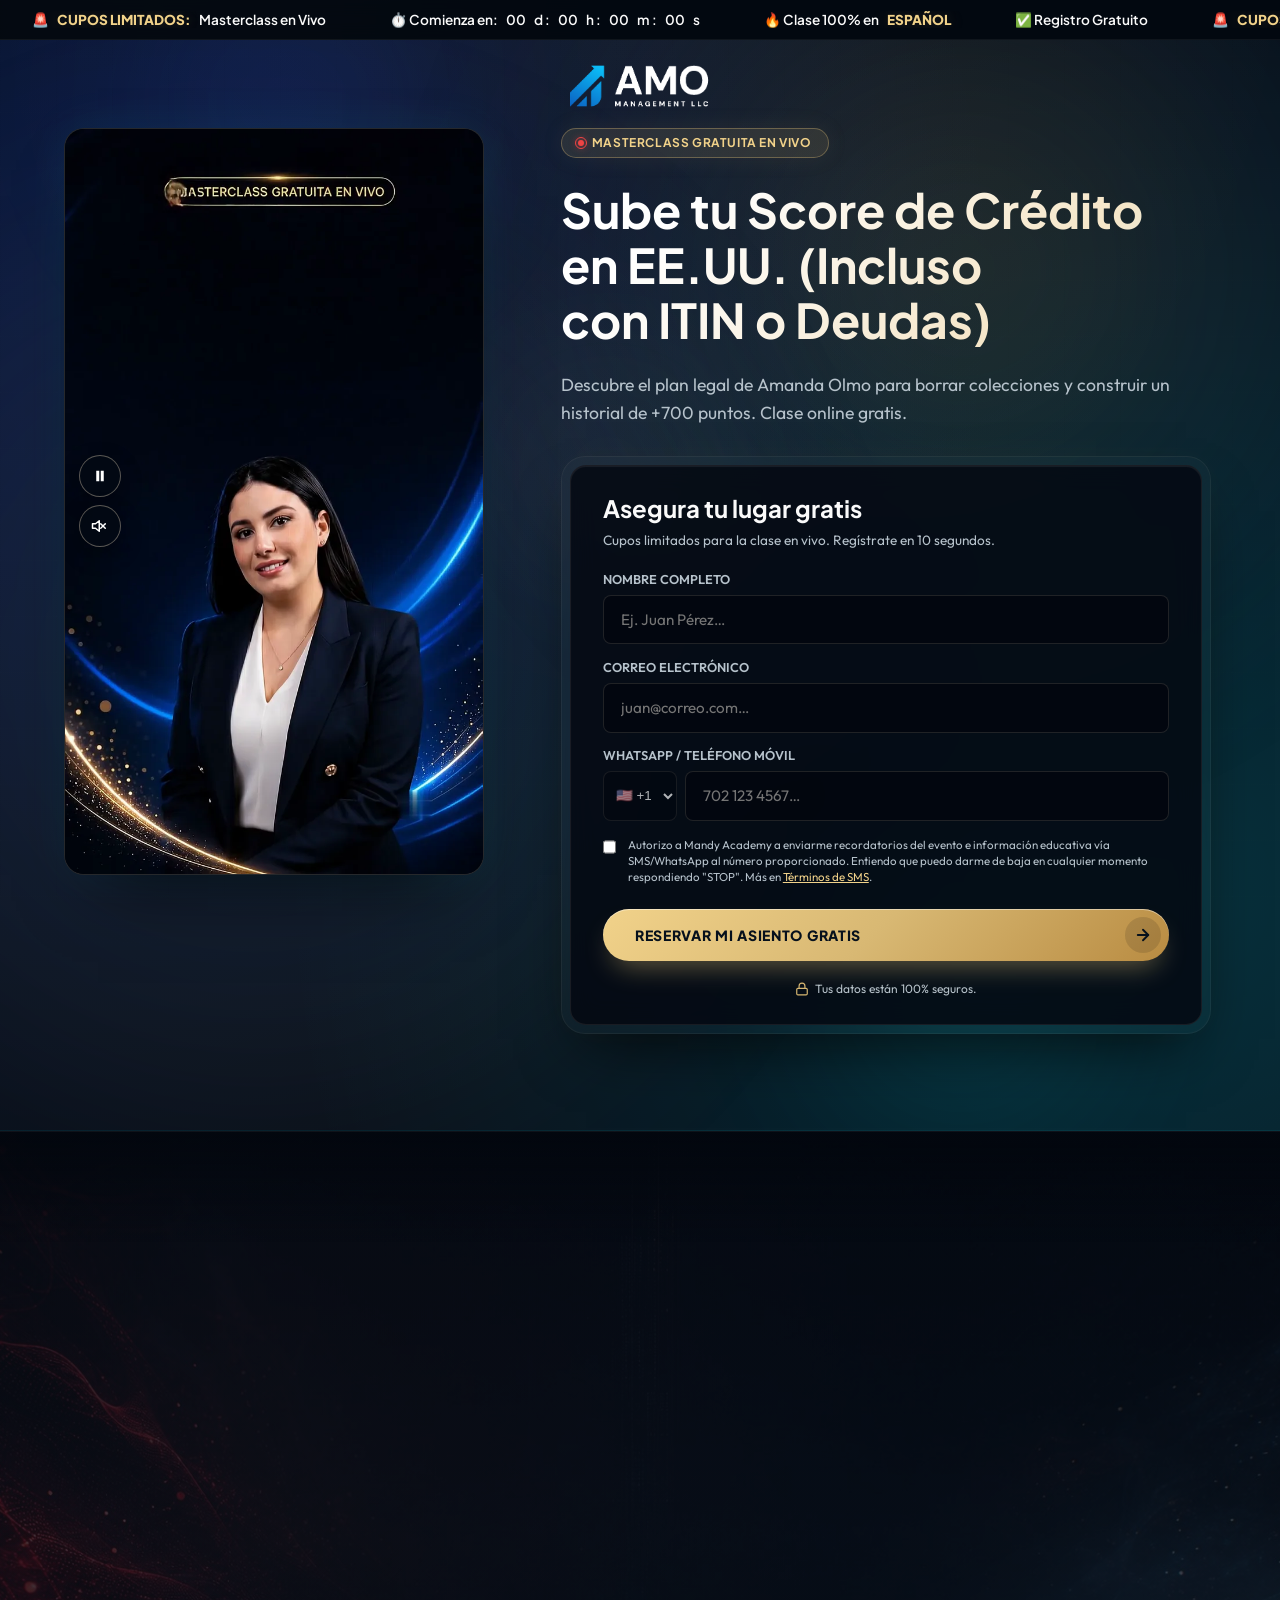
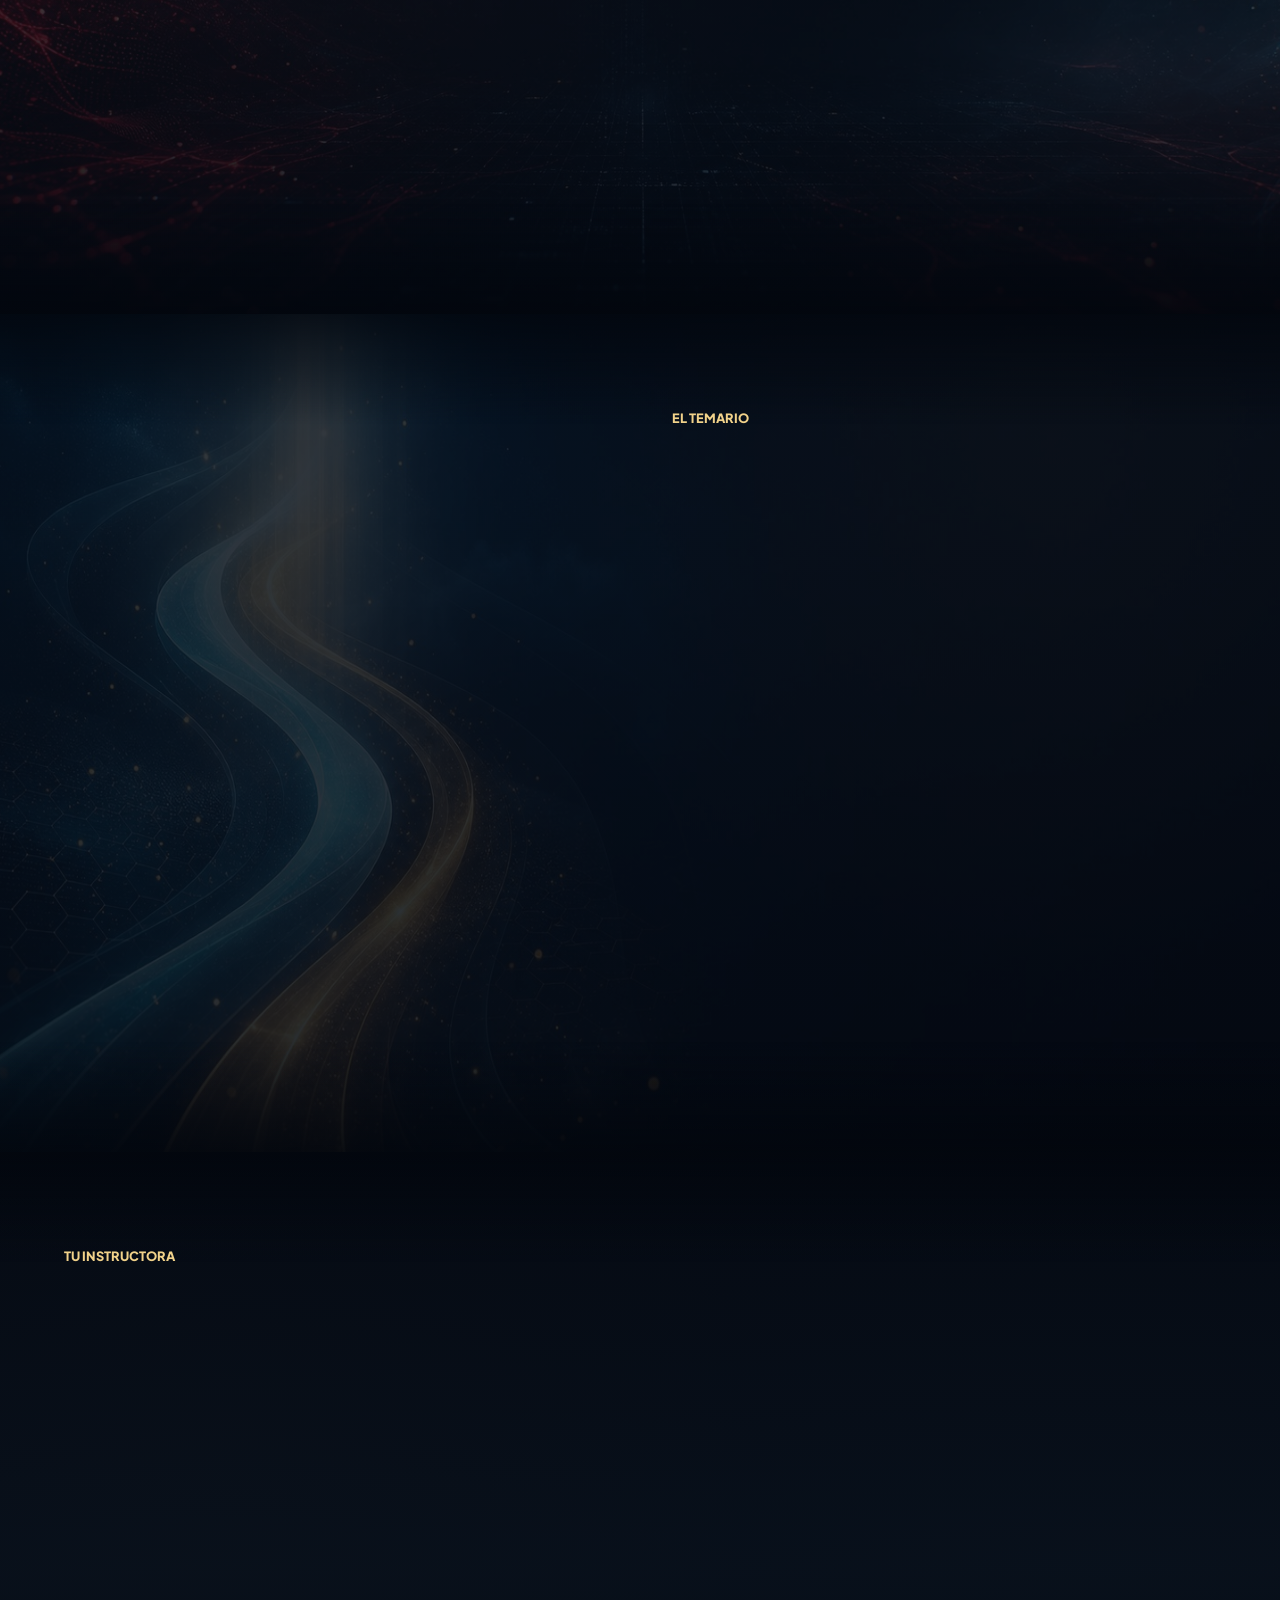
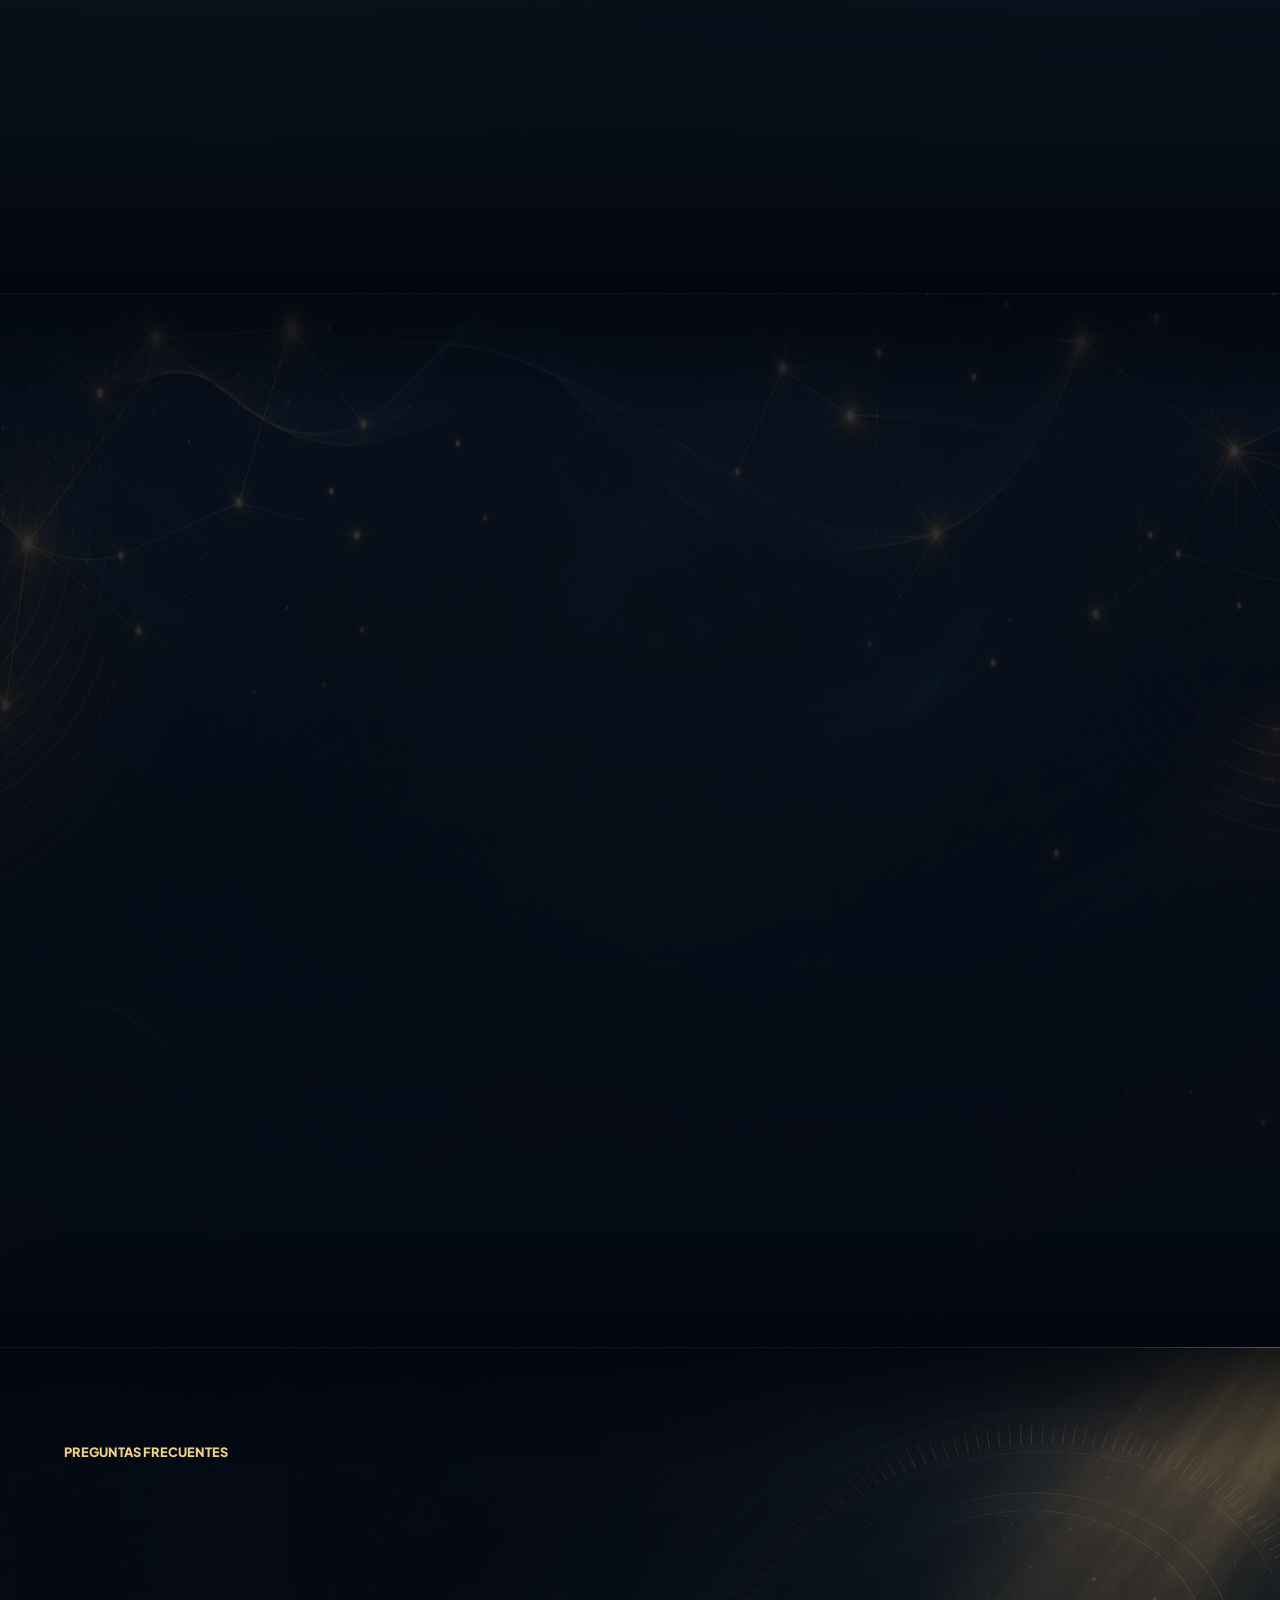
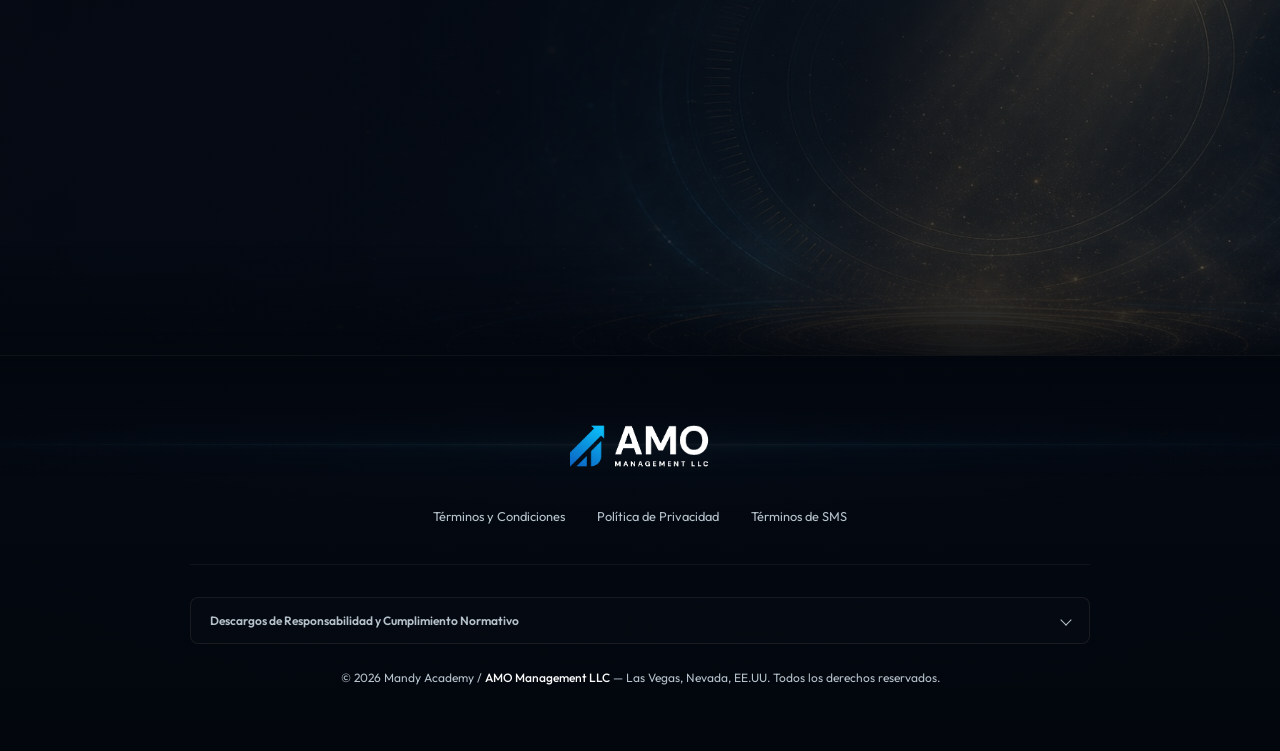
==== index.html @ 6d4b6112 "afina autoplay y testimonios verticales" ====
<!DOCTYPE html>
<html lang="es">
<head>
  <meta charset="UTF-8">
  <meta name="viewport" content="width=device-width, initial-scale=1.0">
  <title>Masterclass de Crédito Gratuita — Mandy Academy</title>
  
  <!-- SEO Meta Tags -->
  <meta name="description" content="Aprende la hoja de ruta paso a paso con Amanda Olmo para borrar colecciones, subir tu score FICO y construir riqueza familiar en EE.UU., incluso con ITIN.">
  <meta name="keywords" content="reparacion de credito, score fico, itin credito, buró de credito, amanda olmo, mandy academy">
  
  <!-- Favicon placeholder (SVG) -->
  <link rel="icon" type="image/svg+xml" href="data:image/svg+xml,<svg xmlns=%22http://www.w3.org/2000/svg%22 viewBox=%220 0 100 100%22><text y=%22.9em%22 font-size=%2290%22>🏆</text></svg>">
  
  <!-- Preconectar a Google Fonts para Optimizar Rendimiento -->
  <link rel="preconnect" href="https://fonts.googleapis.com">
  <link rel="preconnect" href="https://fonts.gstatic.com" crossorigin>
  <link href="https://fonts.googleapis.com/css2?family=Plus+Jakarta+Sans:wght@400;500;600;700;800&family=Outfit:wght@300;400;500;600;700&display=swap" rel="stylesheet">

  <!-- Estilos Personalizados -->
  <link rel="stylesheet" href="css/styles.css">
</head>
<body>

  <!-- 1. Ticker / Marquesina Superior Animada -->
  <div class="ticker-container" id="ticker-banner">
    <div class="ticker-wrap">
      <div class="ticker-content">
        <div class="ticker-item">🚨 <span class="ticker-highlight">CUPOS LIMITADOS:</span> Masterclass en Vivo</div>
        <div class="ticker-item">⏱️ Comienza en: <span class="timer-days">00</span>d : <span class="timer-hours">00</span>h : <span class="timer-minutes">00</span>m : <span class="timer-seconds">00</span>s</div>
        <div class="ticker-item">🔥 Clase 100% en <span class="ticker-highlight">ESPAÑOL</span></div>
        <div class="ticker-item">✅ Registro Gratuito</div>
        <!-- Duplicación del contenido para un scroll infinito y continuo -->
        <div class="ticker-item">🚨 <span class="ticker-highlight">CUPOS LIMITADOS:</span> Masterclass en Vivo</div>
        <div class="ticker-item">⏱️ Comienza en: <span class="timer-days">00</span>d : <span class="timer-hours">00</span>h : <span class="timer-minutes">00</span>m : <span class="timer-seconds">00</span>s</div>
        <div class="ticker-item">🔥 Clase 100% en <span class="ticker-highlight">ESPAÑOL</span></div>
        <div class="ticker-item">✅ Registro Gratuito</div>
      </div>
    </div>
  </div>

  <!-- 2. Header (Cero puntos de fuga de tráfico) -->
  <!-- 3. Hero Section (Above-the-fold responsivo y reorganizado) -->
  <section class="hero-section" id="hero">
    <!-- Capa de Auroras en movimiento de fondo y Orbes de profundidad -->
    <div class="aurora-bg">
      <div class="aurora-glow-1"></div>
      <div class="aurora-glow-2"></div>
      <div class="orb orb-blue"></div>
      <div class="orb orb-cyan"></div>
      <div class="orb orb-gold"></div>
    </div>

    <header class="site-header">
      <div class="logo-wrapper">
        <img src="logo.png" alt="Mandy Academy Logo" class="site-logo">
      </div>
    </header>
    
    <div class="container hero-grid">
      <!-- Columna Izquierda: Contenido + Visual -->
      <div class="hero-left">
        <div class="hero-content">
          <div class="badge-wrapper">
            <span class="hero-badge"><span class="live-dot"></span>Masterclass Gratuita en Vivo</span>
          </div>
          <h1 class="hero-title">Domina tu Crédito en EE.UU. y Construye Riqueza Familiar</h1>
          <p class="hero-subtitle">
            Aprende la hoja de ruta legal con Amanda Olmo para borrar deudas, subir tu score FICO y acceder a capital. Clase en vivo · 100% en Español.
          </p>
        </div>

        <div class="hero-visual hero-vsl-card" data-vsl-player>
          <video
            class="hero-vsl-video"
            id="hero-vsl-video"
            data-vsl-video
            data-intro-src="1.mp4"
            data-vsl-src="videos/vsl-masterclass.mp4"
            data-outro-src="2.mp4"
            src="1.mp4"
            autoplay
            muted
            playsinline
            preload="auto"
            poster="videos/vsl-sequence-poster.webp"
            aria-label="Masterclass de crédito de Amanda Olmo"
          >
            Tu navegador no puede reproducir este video.
          </video>

          <div class="hero-vsl-controls" role="group" aria-label="Controles del video">
            <button class="hero-vsl-control" type="button" data-vsl-toggle aria-controls="hero-vsl-video" aria-label="Pausar video">
              <span data-vsl-icon="play" hidden aria-hidden="true">
                <svg viewBox="0 0 24 24" fill="currentColor">
                  <path d="M8 5.5v13l10-6.5z"></path>
                </svg>
              </span>
              <span data-vsl-icon="pause" aria-hidden="true">
                <svg viewBox="0 0 24 24" fill="currentColor">
                  <path d="M7 5h4v14H7zm6 0h4v14h-4z"></path>
                </svg>
              </span>
            </button>

            <button class="hero-vsl-control" type="button" data-vsl-sound aria-controls="hero-vsl-video" aria-label="Activar sonido" aria-pressed="false">
              <span data-vsl-icon="muted" aria-hidden="true">
                <svg viewBox="0 0 24 24" fill="none" stroke="currentColor" stroke-width="2" stroke-linecap="round" stroke-linejoin="round">
                  <path d="M11 5 6 9H2v6h4l5 4z"></path>
                  <path d="m19 9-6 6"></path>
                  <path d="m13 9 6 6"></path>
                </svg>
              </span>
              <span data-vsl-icon="sound" hidden aria-hidden="true">
                <svg viewBox="0 0 24 24" fill="none" stroke="currentColor" stroke-width="2" stroke-linecap="round" stroke-linejoin="round">
                  <path d="M11 5 6 9H2v6h4l5 4z"></path>
                  <path d="M15.5 8.5a5 5 0 0 1 0 7"></path>
                  <path d="M18 6a8.5 8.5 0 0 1 0 12"></path>
                </svg>
              </span>
            </button>
          </div>
        </div>

        <!-- Botón de Registro Directo en Móvil (hace scroll al formulario inline de abajo) -->
        <div class="hero-cta-container mobile-only-cta">
          <button class="btn-primary scroll-to-form-btn">
            <span>Asegurar mi lugar gratis</span>
            <span class="btn-icon-wrapper">
              <svg style="width: 18px; height: 18px;" viewBox="0 0 24 24" fill="none" stroke="currentColor" stroke-width="2.5" stroke-linecap="round" stroke-linejoin="round">
                <line x1="5" y1="12" x2="19" y2="12"></line>
                <polyline points="12 5 19 12 12 19"></polyline>
              </svg>
            </span>
          </button>
        </div>
      </div>

      <!-- Columna Derecha: Tarjeta de Formulario Inline -->
      <div class="hero-right">
        <div class="hero-form-card shell glass-card">
          <div class="core hero-form-card-inner">
            <h2 class="form-title">Asegura tu lugar gratis</h2>
            <p class="form-subtitle">Cupos limitados para la clase en vivo. Regístrate en 10 segundos.</p>
            
            <form class="registration-form" id="hero-register-form">
              <div class="form-group">
                <label class="form-label" for="hero-name">Nombre completo</label>
                <input class="form-input" type="text" id="hero-name" name="name" placeholder="Ej. Juan Pérez…" autocomplete="name" required>
                <span class="error-msg" id="hero-name-error" style="color: var(--color-red-danger); font-size: 0.75rem; display: none; margin-top: 0.25rem;"></span>
              </div>
              
              <div class="form-group">
                <label class="form-label" for="hero-email">Correo electrónico</label>
                <input class="form-input" type="email" id="hero-email" name="email" placeholder="juan@correo.com…" autocomplete="email" spellcheck="false" required>
                <span class="error-msg" id="hero-email-error" style="color: var(--color-red-danger); font-size: 0.75rem; display: none; margin-top: 0.25rem;"></span>
              </div>
              
              <div class="form-group">
                <label class="form-label" for="hero-phone">WhatsApp / Teléfono móvil</label>
                <div class="phone-wrapper">
                  <select class="country-select" disabled aria-label="Código de país (Estados Unidos)">
                    <option value="+1">🇺🇸 +1</option>
                  </select>
                  <input class="form-input" type="tel" id="hero-phone" name="phone" placeholder="702 123 4567…" autocomplete="tel" required>
                </div>
                <span class="error-msg" id="hero-phone-error" style="color: var(--color-red-danger); font-size: 0.75rem; display: none; margin-top: 0.25rem;"></span>
              </div>
              
              <div class="checkbox-wrapper">
                <input class="checkbox-input" type="checkbox" id="hero-tcpa" name="tcpa_consent" required>
                <label class="checkbox-label" for="hero-tcpa">
                  Autorizo a Mandy Academy a enviarme recordatorios del evento e información educativa vía SMS/WhatsApp al número proporcionado. Entiendo que puedo darme de baja en cualquier momento respondiendo "STOP". Más en <a href="#" target="_blank">Términos de SMS</a>.
                </label>
              </div>
              
              <button class="btn-primary" type="submit" id="hero-submit-btn" style="margin-top: 1.5rem;" disabled>
                <span>Reservar mi asiento gratis</span>
                <span class="btn-icon-wrapper">
                  <svg style="width: 18px; height: 18px;" viewBox="0 0 24 24" fill="none" stroke="currentColor" stroke-width="2.5" stroke-linecap="round" stroke-linejoin="round">
                    <line x1="5" y1="12" x2="19" y2="12"></line>
                    <polyline points="12 5 19 12 12 19"></polyline>
                  </svg>
                </span>
              </button>
            </form>
            
            <div class="security-note" style="margin-top: 1.25rem;">
              <svg viewBox="0 0 24 24" fill="none" stroke="currentColor" stroke-width="2" stroke-linecap="round" stroke-linejoin="round">
                <rect x="3" y="11" width="18" height="11" rx="2" ry="2"></rect>
                <path d="M7 11V7a5 5 0 0 1 10 0v4"></path>
              </svg>
              Tus datos están 100% seguros.
            </div>
          </div>
        </div>
      </div>
    </div>
  </section>

  <!-- 4. Sección Puntos de Dolor (¿Esta clase es para ti?) -->
  <section class="pain-section" id="dolores">
    <div class="container">
      <div class="text-center" style="max-width: 700px; margin: 0 auto 3rem auto; text-align: center;" data-reveal>
        <span class="section-tag">¿Para quién es esto?</span>
        <h2 class="section-title">¿Te has sentido estancado o frustrado por el sistema?</h2>
      </div>
      
      <div class="pain-grid">
        <!-- Dolor 1 -->
        <div class="pain-card shell glass-card glass-card-hover" data-reveal>
          <div class="pain-card-inner core">
            <div class="pain-icon">❌</div>
            <h3 class="pain-card-title">El Recién Llegado "Invisible"</h3>
            <p class="pain-card-text">Llevas meses pagando todo en efectivo y el sistema dice que "no existes". Te niegan el alquiler de un apartamento o te cobran depósitos abusivos por no tener historial.</p>
          </div>
        </div>
        
        <!-- Dolor 2 -->
        <div class="pain-card shell glass-card glass-card-hover" data-reveal>
          <div class="pain-card-inner core">
            <div class="pain-icon">❌</div>
            <h3 class="pain-card-title">El Asfixiado por Deudas</h3>
            <p class="pain-card-text">Vives con vergüenza e incertidumbre por las constantes llamadas de agencias de cobranza. Crees que tu score bajo (450 - 580) no tiene solución y temes el impacto financiero en tu familia.</p>
          </div>
        </div>
        
        <!-- Dolor 3 -->
        <div class="pain-card shell glass-card glass-card-hover" data-reveal>
          <div class="pain-card-inner core">
            <div class="pain-icon">❌</div>
            <h3 class="pain-card-title">El Emprendedor Estancado</h3>
            <p class="pain-card-text">Estás utilizando tus tarjetas y ahorros personales para financiar tu LLC o negocio independiente. Esto ahoga tu historial personal y bloquea tus metas de comprar una casa.</p>
          </div>
        </div>
      </div>
      
      <!-- Mensaje reconciliador -->
      <div class="pain-disclaimer" data-reveal>
        <p class="pain-disclaimer-text">
          💡 Importante: No importa si solo tienes ITIN, si ya te estafó una supuesta agencia antes o si empiezas con score cero. Esta clase te dará la hoja de ruta correcta paso a paso.
        </p>
      </div>
    </div>
  </section>

  <!-- 5. Sección de Beneficios (Qué vas a descubrir) -->
  <section class="discover-section" id="descubrimientos">
    <div class="container discover-grid">
      <!-- Columna Izquierda: Visual e Impacto -->
      <div class="discover-visual" data-reveal>
        <img src="fotos-amanda-ia/amanda_masterclass_discovery.webp" alt="Amanda Olmo preparando la clase de crédito" class="discover-visual-img" loading="lazy" decoding="async" width="1536" height="1024">
        
        <!-- Dial score circular flotante -->
        <div class="discover-floating-dial animate-float">
          <svg viewBox="0 0 100 60" class="w-full h-auto">
            <path d="M 10 50 A 40 40 0 0 1 90 50" fill="none" stroke="url(#dialGradientDiscover)" stroke-width="8" stroke-linecap="round"/>
            <line x1="50" y1="50" x2="68" y2="18" stroke="#8FD8E8" stroke-width="3" stroke-linecap="round" />
            <circle cx="50" cy="50" r="4" fill="#8FD8E8" />
            <defs>
              <linearGradient id="dialGradientDiscover" x1="0%" y1="0%" x2="100%" y2="0%">
                <stop offset="0%" stop-color="#EF4444" />
                <stop offset="50%" stop-color="#EAB308" />
                <stop offset="100%" stop-color="#22C55E" />
              </linearGradient>
            </defs>
          </svg>
        </div>
      </div>
      
      <!-- Columna Derecha: Bullets de curiosidad -->
      <div class="discover-content">
        <span class="section-tag">El Temario</span>
        <h2 class="section-title" style="margin-bottom: 2rem;" data-reveal>Lo que descubrirás en la clase online gratis</h2>
        
        <div class="discover-list">
          <!-- Bullet 1 -->
          <div class="discover-item" data-reveal>
            <div class="discover-check">✓</div>
            <div>
              <h4 class="discover-item-title">La Trampa de las Colecciones</h4>
              <p class="discover-item-desc">Por qué pagar una deuda antigua a agencias de cobranza puede dañar aún más tu score, y qué debes hacer en su lugar.</p>
            </div>
          </div>
          
          <!-- Bullet 2 -->
          <div class="discover-item" data-reveal>
            <div class="discover-check">✓</div>
            <div>
              <h4 class="discover-item-title">El Método del ITIN</h4>
              <p class="discover-item-desc">El proceso exacto paso a paso para construir y reportar un historial de crédito superior a 700 puntos sin necesidad de Seguro Social (SSN).</p>
            </div>
          </div>
          
          <!-- Bullet 3 -->
          <div class="discover-item" data-reveal>
            <div class="discover-check">✓</div>
            <div>
              <h4 class="discover-item-title">La "Cirugía" del Buró de Crédito</h4>
              <p class="discover-item-desc">Cómo obligar a Equifax, Experian y TransUnion a eliminar reportes erróneos y no verificables en un lapso de 30 días.</p>
            </div>
          </div>
          
          <!-- Bullet 4 -->
          <div class="discover-item" data-reveal>
            <div class="discover-check">✓</div>
            <div>
              <h4 class="discover-item-title">Crédito Empresarial y LLC</h4>
              <p class="discover-item-desc">La estrategia para separar tus finanzas personales y acceder a líneas de crédito empresarial al 0% de interés.</p>
            </div>
          </div>
        </div>
      </div>
    </div>
  </section>

  <!-- 6. Sección de Autoridad (Conoce a Amanda Olmo) -->
  <section class="bio-section" id="autoridad">
    <div class="container bio-grid">
      <!-- Columna Izquierda: Biografía -->
      <div class="bio-content">
        <span class="bio-tag">Tu Instructora</span>
        <h2 class="bio-title" data-reveal>Amanda Olmo — "La chica del crédito"</h2>
        <p class="bio-text" data-reveal>
          Fundadora de <strong>Mandy Academy</strong>, Amanda Olmo se ha convertido en una de las voces de referencia financiera más influyentes para la comunidad hispana en Estados Unidos. Tras entender las barreras del sistema y sus reglas de juego, diseñó una metodología educativa enfocada en empoderar a familias latinas e inmigrantes.
        </p>
        <p class="bio-text" data-reveal>
          A través de sus redes y mentorías, Amanda ha ayudado a miles de latinos a salir de la invisibilidad financiera, borrar colecciones del buró de crédito, subir sus puntuaciones FICO y acceder a capital para comprar sus hogares o financiar sus LLCs.
        </p>
        
        <!-- Estadísticas -->
        <div class="bio-stats" data-reveal>
          <div class="stat-item">
            <span class="stat-number">30K+</span>
            <span class="stat-label">Latinos Empoderados</span>
          </div>
          <div class="stat-item">
            <span class="stat-number">100%</span>
            <span class="stat-label">En Español</span>
          </div>
        </div>
      </div>
      
      <!-- Columna Derecha: Foto CEO de Amanda -->
      <div class="bio-visual" data-reveal>
        <img src="fotos-amanda-ia/amanda_authority_warm_navy.webp" alt="Amanda Olmo CEO" class="bio-img" loading="lazy" decoding="async" width="1774" height="887">
      </div>
    </div>
  </section>

  <!-- 7. Testimonios en video -->
  <section class="testimonials-section" id="testimonios">
    <div class="container">
      <div class="testimonials-header" data-reveal>
        <span class="section-tag">Casos de Éxito</span>
        <h2 class="section-title" style="margin-bottom: 1rem;">Historias reales de nuestros alumnos</h2>
        <p>Videos reales compartidos por personas que vivieron la experiencia de Mandy Academy.</p>
      </div>

      <div class="video-testimonials-layout">
        <article class="video-testimonial-card shell" data-reveal>
          <div class="video-testimonial-core core">
            <div class="video-card-meta">
              <span class="video-real-chip"><span aria-hidden="true"></span>Testimonio real</span>
              <div class="video-meta-chips" aria-label="Datos del video">
                <span class="video-meta-chip">0:15</span>
                <span class="video-meta-chip">Vertical</span>
              </div>
            </div>
            <div class="video-media-stage video-media-stage-portrait" style="--video-poster: url('../videos-testimonios/testimonio-horizontal.webp');">
              <video data-testimonial-video controls playsinline preload="none" poster="videos-testimonios/testimonio-horizontal.webp" aria-label="Reproducir testimonio real, duración 15 segundos">
                <source src="videos-testimonios/testimonio-horizontal.mp4" type="video/mp4">
                Tu navegador no puede reproducir este video.
              </video>
            </div>
          </div>
        </article>

        <article class="video-testimonial-card shell" data-reveal>
          <div class="video-testimonial-core core">
            <div class="video-card-meta">
              <span class="video-real-chip"><span aria-hidden="true"></span>Testimonio real</span>
              <div class="video-meta-chips" aria-label="Datos del video">
                <span class="video-meta-chip">0:25</span>
                <span class="video-meta-chip">Vertical</span>
              </div>
            </div>
            <div class="video-media-stage video-media-stage-portrait" style="--video-poster: url('../videos-testimonios/testimonio-vertical-1.webp');">
              <video data-testimonial-video controls playsinline preload="none" poster="videos-testimonios/testimonio-vertical-1.webp" aria-label="Reproducir testimonio real, duración 25 segundos">
                <source src="videos-testimonios/testimonio-vertical-1.mp4" type="video/mp4">
                Tu navegador no puede reproducir este video.
              </video>
            </div>
          </div>
        </article>

        <article class="video-testimonial-card shell" data-reveal>
          <div class="video-testimonial-core core">
            <div class="video-card-meta">
              <span class="video-real-chip"><span aria-hidden="true"></span>Testimonio real</span>
              <div class="video-meta-chips" aria-label="Datos del video">
                <span class="video-meta-chip">1:04</span>
                <span class="video-meta-chip">Vertical</span>
              </div>
            </div>
            <div class="video-media-stage video-media-stage-portrait" style="--video-poster: url('../videos-testimonios/testimonio-vertical-2.webp');">
              <video data-testimonial-video controls playsinline preload="none" poster="videos-testimonios/testimonio-vertical-2.webp" aria-label="Reproducir testimonio real, duración 1 minuto y 4 segundos">
                <source src="videos-testimonios/testimonio-vertical-2.mp4" type="video/mp4">
                Tu navegador no puede reproducir este video.
              </video>
            </div>
          </div>
        </article>
      </div>

      <p class="testimonial-fineprint" data-reveal>
        *Los testimonios demostrados representan experiencias personales de los alumnos de Mandy Academy. Los resultados individuales varían según la puntualidad, el historial de disputas y la constancia de cada persona.
      </p>
    </div>
  </section>

  <!-- 8. Sección FAQ y Cuenta Regresiva -->
  <section class="faq-section" id="faq">
    <div class="container faq-grid">
      <!-- Columna Izquierda: Acordeón FAQ -->
      <div class="faq-content">
        <span class="section-tag">Preguntas Frecuentes</span>
        <h2 class="section-title" style="margin-bottom: 2rem;" data-reveal>Resuelve tus dudas sobre la clase</h2>
        
        <div class="accordion">
          <!-- FAQ 1 -->
          <div class="accordion-item" data-reveal>
            <button class="accordion-header">
              ¿Es realmente gratis?
              <span class="accordion-icon">+</span>
            </button>
            <div class="accordion-content">
              <div class="accordion-body">
                Sí, la Masterclass es 100% gratuita. Mi misión principal es cerrar la brecha de información financiera en la comunidad latina. Al final de la sesión, explicaré cómo funciona nuestra membresía educativa privada por si deseas acelerar el paso, pero asistir y aprender la hoja de ruta en vivo no tiene ningún costo.
              </div>
            </div>
          </div>
          
          <!-- FAQ 2 -->
          <div class="accordion-item" data-reveal>
            <button class="accordion-header">
              ¿Funciona si solo tengo número de ITIN?
              <span class="accordion-icon">+</span>
            </button>
            <div class="accordion-content">
              <div class="accordion-body">
                Absolutamente. El sistema de crédito en EE.UU. evalúa comportamientos financieros, no estados migratorios. En la clase te enseñaremos la estrategia exacta para registrar y estructurar un buró de crédito fuerte reportando directamente con tu ITIN.
              </div>
            </div>
          </div>
          
          <!-- FAQ 3 -->
          <div class="accordion-item" data-reveal>
            <button class="accordion-header">
              ¿Tengo el derecho de disputar deudas o colecciones?
              <span class="accordion-icon">+</span>
            </button>
            <div class="accordion-content">
              <div class="accordion-body">
                Sí, es un derecho federal protegido por la Ley de Informes de Crédito Justos (FCRA). Los burós de crédito están obligados por ley a reportar información 100% exacta, verificable y oportuna. Si un buró no puede certificar una de ellas bajo el procedimiento establecido en 30 días, la cuenta tiene que ser borrada.
              </div>
            </div>
          </div>
          
          <!-- FAQ 4 -->
          <div class="accordion-item" data-reveal>
            <button class="accordion-header">
              ¿Necesito hablar inglés para hacer los trámites?
              <span class="accordion-icon">+</span>
            </button>
            <div class="accordion-content">
              <div class="accordion-body">
                No es necesario. Aunque las cartas a los burós se envían redactadas en inglés (las cuales te proporcionamos ya estructuradas para rellenar), todo el proceso de aprendizaje y las explicaciones de la masterclass son explicados 100% en español.
              </div>
            </div>
          </div>
        </div>
      </div>
      
      <!-- Columna Derecha: Urgencia y Cuenta Regresiva -->
      <div class="countdown-container">
        <div class="countdown-box glass-card" data-reveal>
          <h3 class="countdown-title">Reserva tu asiento antes de que cierre</h3>
          <p class="countdown-desc">La transmisión en vivo cuenta con un límite de accesos simultáneos por la plataforma web. Reserva tu lugar gratuito hoy.</p>
          
          <!-- Reloj Cuenta Regresiva -->
          <div class="countdown-timer">
            <div class="timer-block">
              <span class="timer-num timer-days">00</span>
              <span class="timer-label">Días</span>
            </div>
            <div class="timer-block">
              <span class="timer-num timer-hours">00</span>
              <span class="timer-label">Horas</span>
            </div>
            <div class="timer-block">
              <span class="timer-num timer-minutes">00</span>
              <span class="timer-label">Mins</span>
            </div>
            <div class="timer-block">
              <span class="timer-num timer-seconds">00</span>
              <span class="timer-label">Segs</span>
            </div>
          </div>
          
          <!-- CTA secundario que hace scroll de vuelta al formulario -->
          <button class="btn-primary scroll-to-form-btn">
            <span>Reservar mi asiento gratis</span>
            <span class="btn-icon-wrapper">
              <svg style="width: 18px; height: 18px;" viewBox="0 0 24 24" fill="none" stroke="currentColor" stroke-width="2.5" stroke-linecap="round" stroke-linejoin="round">
                <line x1="5" y1="12" x2="19" y2="12"></line>
                <polyline points="12 5 19 12 12 19"></polyline>
              </svg>
            </span>
          </button>
        </div>
      </div>
    </div>
  </section>

  <!-- 9. Footer Legal y Compliance -->
  <footer class="site-footer">
    <div class="container footer-grid">
      <!-- Logo Footer -->
      <div class="logo-wrapper">
        <img src="logo.png" alt="Mandy Academy Logo" class="site-logo">
      </div>
      
      <!-- Enlaces legales -->
      <div class="footer-links">
        <a class="footer-link" href="#" target="_blank">Términos y Condiciones</a>
        <a class="footer-link" href="#" target="_blank">Política de Privacidad</a>
        <a class="footer-link" href="#" target="_blank">Términos de SMS</a>
      </div>
      
      <!-- Texto de Compliance Obligatorio (CROA/FTC/TCPA) -->
      <div class="footer-compliance">
        <details class="compliance-details">
          <summary class="compliance-summary">
            <span>Descargos de Responsabilidad y Cumplimiento Normativo</span>
            <span class="compliance-arrow"></span>
          </summary>
          <div class="compliance-content">
            <p style="margin-top: 1rem; margin-bottom: 1rem;">
              <strong>Descargo de Responsabilidad de Mandy Academy:</strong> Mandy Academy y AMO Management LLC proporcionan programas educativos y herramientas de capacitación financiera y preparación de documentos. No operamos como una organización de reparación de crédito tradicional de pago anticipado ("Credit Repair Organization") ni garantizamos un aumento de puntos en su puntaje crediticio o un resultado específico en su buró de crédito personal. El historial financiero de cada consumidor es único y las decisiones finales dependen del análisis y criterios individuales de los burós de crédito (Equifax, Experian y TransUnion) y de las entidades bancarias. La ley federal le otorga el derecho de disputar información inexacta o incompleta directamente con las agencias de informes de crédito de manera gratuita por su cuenta. Nada del material expuesto en esta página o en la Masterclass constituye asesoría o consulta profesional.
            </p>
            <p style="margin-bottom: 1rem;">
              <strong>Acuerdo TCPA para Comunicaciones SMS:</strong> Al proporcionar su número telefónico de WhatsApp en el formulario anterior y marcar la casilla correspondiente de consentimiento, usted acepta recibir alertas de confirmación, recordatorios automáticos de fecha y transmisiones educativas vía mensajes SMS/WhatsApp de Mandy Academy en el número proporcionado. El consentimiento no es un requisito necesario para contratar ningún servicio. Puede retirar su autorización y cancelar los recordatorios en cualquier momento enviando la palabra "STOP" como respuesta a los mensajes. Pueden aplicar cargos de transmisión y tarifas de datos de su operador de telefonía móvil.
            </p>
          </div>
        </details>
        <p class="footer-copyright" style="margin-top: 1.5rem;">
          © 2026 Mandy Academy / <span class="footer-address">AMO Management LLC</span> — Las Vegas, Nevada, EE.UU. Todos los derechos reservados.
        </p>
      </div>
    </div>
  </footer>

  <!-- 10. Barra Flotante Sticky (Solo visible en móviles tras hacer scroll) -->
  <div class="sticky-bar">
    <button class="btn-primary scroll-to-form-btn">
      <span>Reservar mi asiento gratis</span>
      <span class="btn-icon-wrapper">
        <svg style="width: 16px; height: 16px;" viewBox="0 0 24 24" fill="none" stroke="currentColor" stroke-width="2.5" stroke-linecap="round" stroke-linejoin="round">
          <line x1="5" y1="12" x2="19" y2="12"></line>
          <polyline points="12 5 19 12 12 19"></polyline>
        </svg>
      </span>
    </button>
  </div>

  <!-- 11. Modal de Registro Popup -->
  <div id="register-modal" class="modal-overlay" role="dialog" aria-modal="true" aria-labelledby="modal-title">
    <div class="modal-content glass-card">
      <button class="modal-close-btn" id="close-modal" aria-label="Cerrar modal">&times;</button>
      <h2 class="form-title" id="modal-title">Reserva tu lugar ahora</h2>
      <p class="form-subtitle">Los cupos para la transmisión en vivo son limitados. ¡No te quedes fuera!</p>
      
      <form class="registration-form" id="modal-register-form">
        <div class="form-group">
          <label class="form-label" for="modal-name">Nombre completo</label>
          <input class="form-input" type="text" id="modal-name" name="name" placeholder="Ej. Juan Pérez…" autocomplete="name" required>
        </div>
        
        <div class="form-group">
          <label class="form-label" for="modal-email">Correo electrónico</label>
          <input class="form-input" type="email" id="modal-email" name="email" placeholder="juan@correo.com…" autocomplete="email" spellcheck="false" required>
        </div>
        
        <div class="form-group">
          <label class="form-label" for="modal-phone">WhatsApp / Teléfono móvil</label>
          <div class="phone-wrapper">
            <select class="country-select" disabled aria-label="Código de país (Estados Unidos)">
              <option value="+1">🇺🇸 +1</option>
            </select>
            <input class="form-input" type="tel" id="modal-phone" name="phone" placeholder="702 123 4567…" autocomplete="tel" required>
          </div>
        </div>
        
        <div class="checkbox-wrapper">
          <input class="checkbox-input" type="checkbox" id="modal-tcpa" name="tcpa_consent" required>
          <label class="checkbox-label" for="modal-tcpa">
            Autorizo a Mandy Academy a enviarme recordatorios del evento e información educativa vía SMS/WhatsApp al número proporcionado. Entiendo que puedo darme de baja en cualquier momento respondiendo "STOP". Más en <a href="#" target="_blank">Términos de SMS</a>.
          </label>
        </div>
        
        <button class="btn-primary" type="submit" style="margin-top: 1.5rem;">
          <span>Asegurar mi lugar gratis</span>
          <span class="btn-icon-wrapper">
            <svg style="width: 18px; height: 18px;" viewBox="0 0 24 24" fill="none" stroke="currentColor" stroke-width="2.5" stroke-linecap="round" stroke-linejoin="round">
              <line x1="5" y1="12" x2="19" y2="12"></line>
              <polyline points="12 5 19 12 12 19"></polyline>
            </svg>
          </span>
        </button>
      </form>
      
      <div class="security-note" style="margin-top: 1.5rem;">
        <svg viewBox="0 0 24 24" fill="none" stroke="currentColor" stroke-width="2" stroke-linecap="round" stroke-linejoin="round">
          <rect x="3" y="11" width="18" height="11" rx="2" ry="2"></rect>
          <path d="M7 11V7a5 5 0 0 1 10 0v4"></path>
        </svg>
        Tus datos están 100% seguros y encriptados.
      </div>
    </div>
  </div>

  <!-- Interactividad -->
  <script src="js/app.js"></script>
</body>
</html>
---- css/styles.css ----
/* 🎨 Mandy Academy — Sistema de Estilos Premium (Fintech Dark/Luxury) */

/* 1. Fuentes e Importaciones (Cargadas mediante HTML <link> para optimizar rendimiento) */

/* 2. Variables de Marca */
:root {
  --color-bg-deep: #050A13;
  --color-bg-darker: #02060D;
  --color-bg-warm: #0A1524;
  --color-blue-electric: #2E6E91;
  --color-cyan-neon: #8FD8E8;
  --color-gold: #D8B873;
  --color-gold-bright: #F1D28A;
  --color-gold-soft: rgba(216, 184, 115, 0.18);
  --color-champagne: #F5E6C8;
  --color-accent-glow: rgba(143, 216, 232, 0.12);
  --color-text-light: #FAFAFA;
  --color-text-muted: #B6C2CB;
  --color-text-soft: #E8EDF1;
  --color-red-danger: #EF4444;
  --color-red-dark: #351013;
  --color-card: rgba(7, 16, 29, 0.76);
  --color-card-strong: rgba(5, 10, 19, 0.88);
  --font-headings: 'Plus Jakarta Sans', sans-serif;
  --font-body: 'Outfit', 'Plus Jakarta Sans', sans-serif;
  --transition-smooth: transform 0.4s cubic-bezier(0.16, 1, 0.3, 1), opacity 0.4s cubic-bezier(0.16, 1, 0.3, 1), background-color 0.3s ease, border-color 0.3s ease, box-shadow 0.3s ease;
}

/* 3. Reseteo y Estilos Base */
*, *::before, *::after {
  box-sizing: border-box;
  margin: 0;
  padding: 0;
}

html {
  scroll-behavior: smooth;
  font-size: 16px;
  background-color: var(--color-bg-deep);
  color: var(--color-text-light);
  font-family: var(--font-body);
  overflow-x: hidden;
}

body {
  overflow-x: hidden;
  background:
    radial-gradient(circle at 12% 0%, rgba(216, 184, 115, 0.08), transparent 34rem),
    linear-gradient(180deg, var(--color-bg-warm) 0%, var(--color-bg-deep) 42%, var(--color-bg-darker) 100%);
  position: relative;
}

body::before {
  content: '';
  position: fixed;
  inset: 0;
  background-image: 
    linear-gradient(rgba(245, 230, 200, 0.018) 1px, transparent 1px),
    linear-gradient(90deg, rgba(245, 230, 200, 0.012) 1px, transparent 1px);
  background-size: 56px 56px;
  opacity: 0.42;
  pointer-events: none;
  z-index: 1;
}

h1, h2, h3, h4, h5, h6 {
  font-family: var(--font-headings);
  font-weight: 700;
  letter-spacing: 0;
  line-height: 1.2;
  text-wrap: balance;
}

p {
  line-height: 1.6;
  color: var(--color-text-muted);
}

a {
  color: inherit;
  text-decoration: none;
}

/* 4. Barra de Scroll Personalizada */
::-webkit-scrollbar {
  width: 8px;
}
::-webkit-scrollbar-track {
  background: var(--color-bg-darker);
}
::-webkit-scrollbar-thumb {
  background: #1e293b;
  border-radius: 4px;
}
::-webkit-scrollbar-thumb:hover {
  background: var(--color-cyan-neon);
}

/* 5. Ticker / Marquesina Superior Animada */
.ticker-container {
  width: 100%;
  background: rgba(2, 6, 13, 0.85);
  backdrop-filter: blur(8px);
  -webkit-backdrop-filter: blur(8px);
  border-bottom: 1px solid rgba(255, 255, 255, 0.05);
  color: var(--color-text-light);
  overflow: hidden;
  position: relative;
  z-index: 100;
  height: 40px;
  display: flex;
  align-items: center;
}

.ticker-wrap {
  display: flex;
  width: 100%;
  overflow: hidden;
  white-space: nowrap;
}

.ticker-content {
  display: inline-flex;
  white-space: nowrap;
  animation: marquee 25s linear infinite;
  font-size: 0.85rem;
  font-family: var(--font-headings);
  font-weight: 600;
  letter-spacing: 0;
  align-items: center;
}

.ticker-item {
  padding: 0 2rem;
  display: flex;
  align-items: center;
  gap: 0.5rem;
}

.ticker-highlight {
  color: var(--color-gold-bright);
  font-weight: 800;
  text-shadow: 0 0 16px rgba(216, 184, 115, 0.28);
}

@keyframes marquee {
  0% { transform: translate3d(0, 0, 0); }
  100% { transform: translate3d(-50%, 0, 0); }
}

/* 6. Capa de Aurora de Fondo en Movimiento */
.aurora-bg {
  position: absolute;
  top: 0;
  left: 0;
  width: 100%;
  height: 100%;
  overflow: hidden;
  z-index: 0;
  pointer-events: none;
}

.aurora-glow-1 {
  position: absolute;
  top: -20%;
  right: -10%;
  width: 70vw;
  height: 70vw;
  border-radius: 50%;
  background: radial-gradient(circle, rgba(216, 184, 115, 0.13) 0%, rgba(46, 110, 145, 0.06) 52%, transparent 100%);
  filter: blur(80px);
  animation: float-slow 20s infinite alternate;
}

.aurora-glow-2 {
  position: absolute;
  top: 10%;
  left: -20%;
  width: 80vw;
  height: 80vw;
  border-radius: 50%;
  background: radial-gradient(circle, rgba(143, 216, 232, 0.09) 0%, rgba(216, 184, 115, 0.04) 58%, transparent 100%);
  filter: blur(100px);
  animation: float-slow 25s infinite alternate-reverse;
}

@keyframes float-slow {
  0% { transform: translate(0, 0) scale(1); }
  100% { transform: translate(5%, 5%) scale(1.1); }
}

/* 7. Contenedores y Estilos de Grid */
.container {
  width: 100%;
  max-width: 1200px;
  margin: 0 auto;
  padding: 0 1.5rem;
  position: relative;
  z-index: 10;
}

/* Glassmorphism Tarjetas */
.glass-card {
  background: var(--color-card);
  backdrop-filter: blur(16px);
  -webkit-backdrop-filter: blur(16px);
  border: 1px solid rgba(245, 230, 200, 0.09);
  border-radius: 8px;
  box-shadow: 0 24px 48px -22px rgba(0, 0, 0, 0.58), 0 0 28px rgba(216, 184, 115, 0.05);
}

.glass-card-hover {
  transition: var(--transition-smooth);
}

.glass-card-hover:hover {
  transform: translateY(-5px);
  border-color: rgba(216, 184, 115, 0.28);
  box-shadow: 0 22px 46px -18px rgba(0, 0, 0, 0.6), 0 0 24px rgba(216, 184, 115, 0.1);
}

/* 8. Botones de Acción (CTAs Premium) */
.btn-primary {
  display: inline-flex;
  align-items: center;
  justify-content: space-between;
  gap: 1rem;
  background: linear-gradient(135deg, var(--color-gold-bright) 0%, var(--color-gold) 48%, #B98C42 100%);
  color: #06101C;
  font-family: var(--font-headings);
  font-weight: 800;
  text-transform: uppercase;
  font-size: 0.88rem;
  letter-spacing: 0.05em;
  padding: 0.5rem 0.5rem 0.5rem 2rem;
  border-radius: 9999px;
  border: none;
  cursor: pointer;
  width: 100%;
  box-shadow: 0 14px 28px -10px rgba(216, 184, 115, 0.48), inset 0 1px 0 rgba(255, 255, 255, 0.45);
  transition: var(--transition-smooth);
  position: relative;
  overflow: hidden;
  height: 52px;
}

.btn-icon-wrapper {
  width: 36px;
  height: 36px;
  border-radius: 50%;
  background: rgba(2, 6, 13, 0.12);
  display: flex;
  align-items: center;
  justify-content: center;
  transition: transform 0.4s cubic-bezier(0.16, 1, 0.3, 1), background-color 0.3s;
  flex-shrink: 0;
}

.btn-primary:hover .btn-icon-wrapper {
  background: rgba(2, 6, 13, 0.24);
  transform: translateX(2px) scale(1.05);
}

.btn-primary:active .btn-icon-wrapper {
  transform: scale(0.95);
}

.btn-primary::before {
  content: '';
  position: absolute;
  top: 0;
  left: -100%;
  width: 100%;
  height: 100%;
  background: linear-gradient(90deg, transparent, rgba(255, 255, 255, 0.36), transparent);
  transition: 0.5s;
}

.btn-primary:hover::before {
  left: 100%;
}

.btn-primary:hover {
  transform: translateY(-2px);
  box-shadow: 0 18px 34px -12px rgba(216, 184, 115, 0.65), 0 0 22px rgba(241, 210, 138, 0.22);
  color: #06101C;
}

.btn-primary:active {
  transform: translateY(1px) scale(0.99);
}

/* 9. Header Sección */
.site-header {
  padding: 1.25rem 0;
  display: flex;
  justify-content: center;
  align-items: center;
  position: relative;
  z-index: 50;
  background: transparent;
}

.logo-wrapper {
  display: flex;
  align-items: center;
  gap: 0.5rem;
}

.site-logo {
  height: 48px;
  width: auto;
  display: block;
  object-fit: contain;
}

/* 10. Hero Section */
.hero-section {
  position: relative;
  padding: 0 0 6rem;
  background-color: #080F1A;
  background-image: 
    radial-gradient(circle at 20% 30%, rgba(31, 81, 255, 0.18) 0%, transparent 50%),
    radial-gradient(circle at 80% 70%, rgba(0, 240, 255, 0.15) 0%, transparent 50%),
    radial-gradient(circle at 50% 10%, rgba(216, 184, 115, 0.06) 0%, transparent 40%);
  background-size: 140% 140%;
  background-position: 50% 50%;
  animation: aurora-drift 20s ease infinite alternate;
  overflow: hidden;
  border-bottom: 1px solid rgba(0, 240, 255, 0.08);
}

/* Rejilla de perspectiva financiera (profundidad) */
.hero-section::before {
  content: '';
  position: absolute;
  inset: 0;
  background-image: 
    linear-gradient(rgba(0, 240, 255, 0.02) 1px, transparent 1px),
    linear-gradient(90deg, rgba(0, 240, 255, 0.02) 1px, transparent 1px);
  background-size: 44px 44px;
  background-position: center center;
  pointer-events: none;
  z-index: 1;
  mask-image: radial-gradient(circle at 50% 40%, black 50%, transparent 95%);
  -webkit-mask-image: radial-gradient(circle at 50% 40%, black 50%, transparent 95%);
}

/* Orbes flotantes de alta profundidad */
.orb {
  position: absolute;
  border-radius: 50%;
  filter: blur(80px);
  opacity: 0.55;
  pointer-events: none;
  z-index: 1;
}

.orb-blue {
  width: 450px;
  height: 450px;
  background: radial-gradient(circle, rgba(31, 81, 255, 0.28) 0%, rgba(31, 81, 255, 0) 70%);
  top: -15%;
  left: 5%;
  animation: orb-float-1 25s ease-in-out infinite alternate;
}

.orb-cyan {
  width: 380px;
  height: 380px;
  background: radial-gradient(circle, rgba(0, 240, 255, 0.24) 0%, rgba(0, 240, 255, 0) 70%);
  bottom: -5%;
  right: 10%;
  animation: orb-float-2 30s ease-in-out infinite alternate;
}

.orb-gold {
  width: 320px;
  height: 320px;
  background: radial-gradient(circle, rgba(216, 184, 115, 0.16) 0%, rgba(216, 184, 115, 0) 70%);
  top: 25%;
  left: 35%;
  animation: orb-float-3 22s ease-in-out infinite alternate;
}

@keyframes orb-float-1 {
  0% {
    transform: translate(0, 0) scale(1);
  }
  50% {
    transform: translate(90px, 50px) scale(1.1);
  }
  100% {
    transform: translate(-30px, 100px) scale(0.95);
  }
}

@keyframes orb-float-2 {
  0% {
    transform: translate(0, 0) scale(1);
  }
  50% {
    transform: translate(-100px, -70px) scale(0.9);
  }
  100% {
    transform: translate(60px, 50px) scale(1.05);
  }
}

@keyframes orb-float-3 {
  0% {
    transform: translate(0, 0) scale(0.95);
  }
  50% {
    transform: translate(70px, -90px) scale(1.12);
  }
  100% {
    transform: translate(-60px, 40px) scale(1.0);
  }
}

@keyframes aurora-drift {
  0% {
    background-position: 0% 0%;
  }
  50% {
    background-position: 100% 50%;
  }
  100% {
    background-position: 50% 100%;
  }
}

.hero-grid {
  display: grid;
  grid-template-columns: minmax(340px, 420px) minmax(0, 1fr);
  grid-template-areas:
    "media copy"
    "media form";
  column-gap: clamp(3rem, 6vw, 6rem);
  row-gap: 1.75rem;
  align-items: start;
}

.hero-left {
  display: contents;
}

.hero-right {
  grid-area: form;
  display: flex;
  justify-content: flex-start;
  width: 100%;
}

.mobile-only-cta {
  display: none;
}

.hero-cta-container {
  width: 100%;
  max-width: 430px;
}

.hero-content {
  grid-area: copy;
  display: flex;
  flex-direction: column;
  gap: 1.5rem;
  max-width: 650px;
}

.badge-wrapper {
  display: inline-flex;
}

.hero-badge {
  display: inline-flex;
  align-items: center;
  background: rgba(216, 184, 115, 0.12);
  border: 1px solid rgba(216, 184, 115, 0.36);
  color: var(--color-gold-bright);
  padding: 0.4rem 1rem;
  border-radius: 999px;
  font-family: var(--font-headings);
  font-size: 0.75rem;
  font-weight: 700;
  letter-spacing: 0.05em;
  text-transform: uppercase;
  box-shadow: 0 0 24px rgba(216, 184, 115, 0.08);
  animation: badgeGlow 3s infinite ease-in-out;
  transition: border-color 0.3s, box-shadow 0.3s, transform 0.3s;
}

/* Punto indicador de transmisión en vivo */
.live-dot {
  display: inline-block;
  width: 6px;
  height: 6px;
  background-color: #EF4444;
  border-radius: 50%;
  margin-right: 8px;
  position: relative;
  box-shadow: 0 0 8px #EF4444;
}

.live-dot::after {
  content: '';
  position: absolute;
  inset: -3px;
  border-radius: 50%;
  border: 1.5px solid #EF4444;
  animation: dotPulse 1.5s infinite ease-out;
}

@keyframes badgeGlow {
  0%, 100% {
    box-shadow: 0 0 16px rgba(216, 184, 115, 0.08);
    border-color: rgba(216, 184, 115, 0.36);
    transform: scale(1);
  }
  50% {
    box-shadow: 0 0 28px rgba(216, 184, 115, 0.28);
    border-color: var(--color-gold-bright);
    transform: scale(1.03);
  }
}

@keyframes dotPulse {
  0% {
    transform: scale(0.8);
    opacity: 1;
  }
  100% {
    transform: scale(2.2);
    opacity: 0;
  }
}

.hero-title {
  font-size: 3rem;
  line-height: 1.15;
  background: linear-gradient(135deg, #ffffff 18%, var(--color-champagne) 72%, #D5E9ED 100%);
  -webkit-background-clip: text;
  -webkit-text-fill-color: transparent;
}

.hero-subtitle {
  font-size: 1.1rem;
  line-height: 1.6;
  color: var(--color-text-muted); /* text-cyan-200 / muted */
}

.hero-visual {
  grid-area: media;
  display: flex;
  justify-content: center;
  align-items: center;
  position: sticky;
  top: 1.5rem;
  width: 100%;
  height: auto;
  aspect-ratio: 9 / 16;
  overflow: hidden;
  isolation: isolate;
  align-self: start;
  border-radius: 20px;
  background: #030812;
  border: 1px solid rgba(245, 230, 200, 0.14);
  box-shadow: 0 34px 72px -34px rgba(0, 0, 0, 0.8), 0 0 46px rgba(0, 240, 255, 0.08);
}

.hero-visual::before {
  display: none;
}

.hero-visual::after {
  content: '';
  position: absolute;
  inset: 0;
  background: linear-gradient(180deg, rgba(2, 6, 13, 0.03), transparent 68%, rgba(2, 6, 13, 0.22));
  pointer-events: none;
  z-index: 1;
}

.hero-vsl-video {
  position: relative;
  z-index: 2;
  height: 100%;
  width: 100%;
  aspect-ratio: 9 / 16;
  object-fit: cover;
  background: #020711;
  transition: opacity 0.18s ease;
}

.hero-vsl-card.is-switching .hero-vsl-video {
  opacity: 0;
}

.hero-vsl-controls {
  position: absolute;
  z-index: 4;
  left: 0.85rem;
  top: 50%;
  display: flex;
  flex-direction: column;
  align-items: center;
  gap: 0.5rem;
  transform: translateY(-50%);
}

.hero-vsl-control {
  display: inline-flex;
  justify-content: center;
  align-items: center;
  width: 42px;
  height: 42px;
  padding: 0;
  border: 1px solid rgba(245, 230, 200, 0.36);
  border-radius: 50%;
  background: rgba(4, 10, 20, 0.72);
  color: #fff;
  cursor: pointer;
  backdrop-filter: blur(8px);
  -webkit-backdrop-filter: blur(8px);
  box-shadow: 0 8px 22px rgba(0, 0, 0, 0.32);
  transition: transform 0.2s ease, border-color 0.2s ease, background 0.2s ease;
}

.hero-vsl-control:hover {
  border-color: var(--color-gold-bright);
  background: rgba(4, 10, 20, 0.88);
  transform: scale(1.06);
}

.hero-vsl-control:focus-visible {
  outline: 2px solid var(--color-cyan-neon);
  outline-offset: 3px;
}

.hero-vsl-control span {
  display: grid;
  place-items: center;
}

.hero-vsl-control [hidden] {
  display: none;
}

.hero-vsl-control:disabled {
  opacity: 0.55;
  cursor: wait;
  transform: none;
}

.hero-vsl-control svg {
  width: 18px;
  height: 18px;
}

.hero-vsl-card.is-autoplay-blocked [data-vsl-sound] {
  display: none;
}

.hero-form-card {
  width: 100%;
  max-width: 650px;
  box-shadow: 0 30px 60px -25px rgba(0, 0, 0, 0.8), 0 0 30px rgba(0, 240, 255, 0.12) !important;
  border: 1px solid rgba(0, 240, 255, 0.1) !important;
}

.hero-form-card-inner {
  padding: 1.75rem 2rem;
}

.form-title {
  font-size: 1.5rem;
  margin-bottom: 0.5rem;
  color: var(--color-text-light);
  font-family: var(--font-headings);
  font-weight: 700;
}

.form-subtitle {
  font-size: 0.85rem;
  color: var(--color-text-muted);
  margin-bottom: 1.15rem;
}

.form-group {
  margin-bottom: 0.9rem;
}

.form-label {
  display: block;
  font-size: 0.8rem;
  font-weight: 600;
  text-transform: uppercase;
  letter-spacing: 0;
  color: var(--color-text-muted);
  margin-bottom: 0.5rem;
}

.form-input {
  width: 100%;
  background: rgba(2, 6, 13, 0.66);
  border: 1px solid rgba(245, 230, 200, 0.12);
  padding: 0.9rem 1.1rem;
  border-radius: 8px;
  color: var(--color-text-light);
  font-family: var(--font-body);
  font-size: 0.95rem;
  transition: var(--transition-smooth);
}

.form-input:focus {
  outline: none;
  border-color: var(--color-gold);
  box-shadow: 0 0 14px rgba(216, 184, 115, 0.14);
}

.phone-wrapper {
  display: flex;
  gap: 0.5rem;
}

.country-select {
  width: 80px;
  background: rgba(2, 6, 13, 0.66);
  border: 1px solid rgba(245, 230, 200, 0.12);
  border-radius: 8px;
  color: var(--color-text-light);
  padding: 0 0.5rem;
  font-weight: 500;
  text-align: center;
  cursor: not-allowed;
}

.checkbox-wrapper {
  display: flex;
  gap: 0.75rem;
  align-items: flex-start;
  margin-top: 1rem;
}

.checkbox-input {
  width: 18px;
  height: 18px;
  accent-color: var(--color-gold);
  margin-top: 0.1rem;
  cursor: pointer;
}

.checkbox-label {
  font-size: 0.72rem;
  line-height: 1.4;
  color: var(--color-text-muted);
  cursor: pointer;
}

.checkbox-label a {
  color: var(--color-gold-bright);
  text-decoration: underline;
}

.security-note {
  display: flex;
  align-items: center;
  justify-content: center;
  gap: 0.4rem;
  font-size: 0.75rem;
  color: var(--color-text-muted);
  margin-top: 1rem;
}

.security-note svg {
  width: 14px;
  height: 14px;
  color: var(--color-gold);
}

/* 11. Sección Puntos de Dolor */
.pain-section {
  padding: 6rem 0;
  position: relative;
  background-image:
    linear-gradient(180deg, rgba(5, 10, 19, 0.9) 0%, rgba(7, 13, 22, 0.74) 52%, rgba(5, 10, 19, 0.92) 100%),
    radial-gradient(circle at 22% 30%, rgba(117, 42, 32, 0.18) 0%, transparent 50%),
    url('../fondos-landing/bg_pain_points.jpg');
  background-size: cover, cover, 112% 112%;
  background-position: center, center, 50% 50%;
  border-top: 1px solid rgba(245, 230, 200, 0.04);
  animation: aurora-pulse-pain 18s ease-in-out infinite alternate;
}

@keyframes aurora-pulse-pain {
  0% { background-position: center, center, 50% 50%; }
  100% { background-position: center, center, 52% 51%; }
}

.section-tag {
  color: var(--color-gold-bright);
  font-family: var(--font-headings);
  font-weight: 800;
  text-transform: uppercase;
  font-size: 0.8rem;
  letter-spacing: 0;
  display: block;
  margin-bottom: 0.75rem;
}

.section-title {
  font-size: 2.25rem;
  line-height: 1.2;
  margin-bottom: 3rem;
}

.pain-grid {
  display: grid;
  grid-template-columns: repeat(auto-fit, minmax(300px, 1fr));
  gap: 1.5rem;
  margin-bottom: 3.5rem;
}

.pain-card {
  padding: 2rem;
}

.pain-icon {
  width: 42px;
  height: 42px;
  border-radius: 50%;
  background: rgba(117, 42, 32, 0.18);
  display: flex;
  align-items: center;
  justify-content: center;
  color: var(--color-red-danger);
  font-size: 1.25rem;
  margin-bottom: 1.25rem;
}

.pain-card-title {
  font-size: 1.15rem;
  margin-bottom: 0.75rem;
  color: var(--color-text-light);
}

.pain-card-text {
  font-size: 0.9rem;
  line-height: 1.5;
}

.pain-disclaimer {
  text-align: center;
  padding: 1.5rem;
  border-radius: 8px;
  background: rgba(216, 184, 115, 0.06);
  border: 1px dashed rgba(216, 184, 115, 0.34);
  max-width: 800px;
  margin: 0 auto;
}

.pain-disclaimer-text {
  color: var(--color-champagne);
  font-weight: 600;
  font-size: 0.95rem;
}

/* 12. Sección de Descubrimientos (Beneficios) */
.discover-section {
  padding: 6rem 0;
  position: relative;
  background-image:
    linear-gradient(180deg, rgba(6, 14, 26, 0.82) 0%, rgba(5, 10, 19, 0.86) 100%),
    radial-gradient(circle at 82% 16%, rgba(216, 184, 115, 0.14) 0%, transparent 42%),
    url('../fondos-landing/bg_discovery.jpg');
  background-size: cover, cover, 116% 116%;
  background-position: center, center, center 55%;
  animation: aurora-pulse-discover 22s ease-in-out infinite alternate;
}

@keyframes aurora-pulse-discover {
  0% { background-position: center, center, center 55%; }
  100% { background-position: center, center, center 49%; }
}

.discover-grid {
  display: grid;
  grid-template-columns: 1fr 1fr;
  gap: 4rem;
  align-items: center;
}

.discover-visual {
  position: relative;
  border-radius: 8px;
  overflow: hidden;
  height: 480px;
  border: 1px solid rgba(216, 184, 115, 0.18);
  box-shadow: 0 24px 52px -28px rgba(0, 0, 0, 0.72), 0 0 30px rgba(216, 184, 115, 0.08);
}

.discover-visual::after {
  content: '';
  position: absolute;
  inset: 0;
  background: linear-gradient(180deg, rgba(5, 10, 19, 0.02) 0%, rgba(5, 10, 19, 0.32) 100%);
  pointer-events: none;
}

.discover-visual-img {
  width: 100%;
  height: 100%;
  object-fit: cover;
  object-position: 50% 45%;
  filter: saturate(0.94) contrast(1.02) brightness(1);
}

.discover-floating-dial {
  position: absolute;
  top: 5%;
  left: 5%;
  z-index: 10;
  width: 130px;
}

.discover-list {
  display: flex;
  flex-direction: column;
  gap: 1.25rem;
}

.discover-item {
  display: flex;
  gap: 1.25rem;
  padding: 1.25rem;
  border-radius: 8px;
  background: rgba(7, 16, 29, 0.58);
  border: 1px solid rgba(245, 230, 200, 0.07);
  transition: var(--transition-smooth);
}

.discover-item:hover {
  border-color: rgba(216, 184, 115, 0.28);
  background: rgba(7, 16, 29, 0.76);
}

.discover-check {
  width: 24px;
  height: 24px;
  border-radius: 50%;
  background: rgba(216, 184, 115, 0.15);
  color: var(--color-gold-bright);
  display: flex;
  align-items: center;
  justify-content: center;
  font-size: 0.8rem;
  flex-shrink: 0;
  margin-top: 0.2rem;
}

.discover-item-title {
  font-size: 1.05rem;
  font-weight: 700;
  margin-bottom: 0.35rem;
  color: var(--color-text-light);
}

.discover-item-desc {
  font-size: 0.88rem;
  line-height: 1.5;
}

/* 13. Sección Autoridad / Bio */
.bio-section {
  padding: 6rem 0;
  position: relative;
  background-image:
    linear-gradient(180deg, rgba(5, 10, 19, 0.96) 0%, rgba(8, 16, 27, 0.92) 56%, rgba(5, 10, 19, 0.98) 100%),
    radial-gradient(circle at 18% 40%, rgba(216, 184, 115, 0.1) 0%, transparent 46%),
    radial-gradient(circle at 86% 60%, rgba(143, 216, 232, 0.06) 0%, transparent 54%);
  animation: aurora-pulse-bio 25s ease-in-out infinite alternate;
}

@keyframes aurora-pulse-bio {
  0% { background-position: 15% 40%, 85% 60%, center; }
  100% { background-position: 10% 45%, 90% 55%, center; }
}

.bio-grid {
  display: grid;
  grid-template-columns: 0.85fr 1.15fr;
  gap: 4rem;
  align-items: center;
}

.bio-visual {
  position: relative;
  height: 480px;
  border-radius: 8px;
  overflow: hidden;
  border: 1px solid rgba(245, 230, 200, 0.12);
  box-shadow: 0 24px 54px -26px rgba(0, 0, 0, 0.7), 0 0 34px rgba(216, 184, 115, 0.07);
}

.bio-img {
  width: 100%;
  height: 100%;
  object-fit: cover;
  object-position: 58% 46%;
  filter: saturate(0.92) contrast(1.02) brightness(0.9);
}

.bio-content {
  display: flex;
  flex-direction: column;
  gap: 1.5rem;
}

.bio-tag {
  color: var(--color-gold-bright);
  font-family: var(--font-headings);
  font-weight: 800;
  text-transform: uppercase;
  font-size: 0.8rem;
  letter-spacing: 0;
}

.bio-title {
  font-size: 2.25rem;
  line-height: 1.2;
}

.bio-text {
  font-size: 1rem;
  line-height: 1.7;
}

.bio-stats {
  display: flex;
  gap: 3rem;
  margin-top: 1rem;
}

.stat-item {
  display: flex;
  flex-direction: column;
}

.stat-number {
  font-size: 2.5rem;
  font-weight: 800;
  color: var(--color-gold-bright);
  line-height: 1;
}

.stat-label {
  font-size: 0.8rem;
  text-transform: uppercase;
  letter-spacing: 0;
  color: var(--color-text-muted);
  margin-top: 0.4rem;
}

/* Testimonios en video */
.testimonials-section {
  padding: 2rem 0 6rem 0;
  position: relative;
  background-image:
    linear-gradient(180deg, rgba(6, 14, 26, 0.84) 0%, rgba(5, 10, 19, 0.92) 100%),
    radial-gradient(circle at 52% 38%, rgba(216, 184, 115, 0.1) 0%, transparent 52%),
    url('../fondos-landing/bg_social_proof.jpg');
  background-size: cover, cover, 115% 115%;
  background-position: center, center, center;
  border-top: 1px solid rgba(245, 230, 200, 0.04);
  animation: social-proof-drift 26s ease-in-out infinite alternate;
}

@keyframes social-proof-drift {
  0% { background-position: center, center, 50% 50%; }
  100% { background-position: center, center, 51% 48%; }
}

.testimonials-header {
  max-width: 680px;
  margin: 0 auto;
  text-align: center;
}

.testimonials-header p {
  color: var(--color-text-muted);
}

.video-testimonials-layout {
  display: grid;
  grid-template-columns: repeat(3, minmax(0, 1fr));
  align-items: start;
  gap: 1.2rem;
  margin-top: 3rem;
}

.video-testimonial-card {
  position: relative;
  min-width: 0;
  overflow: hidden;
  isolation: isolate;
}

.video-testimonial-card.shell {
  padding: 8px !important;
  background:
    linear-gradient(145deg, rgba(245, 230, 200, 0.1), rgba(5, 10, 19, 0.12) 45%, rgba(40, 210, 224, 0.09)) !important;
  border-color: rgba(230, 206, 154, 0.22) !important;
  box-shadow:
    0 30px 60px -28px rgba(0, 0, 0, 0.92),
    0 0 30px rgba(40, 210, 224, 0.05),
    inset 0 1px 0 rgba(255, 255, 255, 0.08) !important;
}

.video-testimonial-card::after {
  content: '';
  position: absolute;
  width: 46%;
  height: 34%;
  right: -18%;
  bottom: -18%;
  z-index: -1;
  border-radius: 50%;
  background: rgba(40, 210, 224, 0.16);
  filter: blur(42px);
  pointer-events: none;
}

.video-testimonial-core.core {
  overflow: hidden;
  background: linear-gradient(160deg, rgba(10, 24, 42, 0.98), rgba(3, 9, 18, 0.98)) !important;
}

.video-card-meta {
  display: flex;
  align-items: center;
  justify-content: space-between;
  flex-wrap: wrap;
  gap: 0.6rem;
  min-height: 54px;
  padding: 0.75rem 0.9rem;
  border-bottom: 1px solid rgba(245, 230, 200, 0.09);
  background: rgba(7, 17, 30, 0.92);
}

.video-real-chip,
.video-meta-chip {
  font-family: var(--font-headings);
  text-transform: uppercase;
  letter-spacing: 0.08em;
  white-space: nowrap;
}

.video-real-chip {
  display: flex;
  align-items: center;
  gap: 0.45rem;
  color: var(--color-champagne);
  font-size: 0.67rem;
  font-weight: 700;
}

.video-real-chip > span {
  width: 7px;
  height: 7px;
  border-radius: 50%;
  background: #50e3c2;
  box-shadow: 0 0 12px rgba(80, 227, 194, 0.8);
}

.video-meta-chips {
  display: flex;
  gap: 0.35rem;
  margin-left: auto;
}

.video-meta-chip {
  padding: 0.25rem 0.45rem;
  border: 1px solid rgba(216, 184, 115, 0.22);
  border-radius: 999px;
  background: rgba(216, 184, 115, 0.08);
  color: rgba(245, 230, 200, 0.78);
  font-size: 0.58rem;
  font-weight: 600;
}

.video-media-stage {
  --video-poster: none;
  position: relative;
  display: grid;
  place-items: center;
  overflow: hidden;
  isolation: isolate;
  background: #020711;
}

.video-media-stage-portrait {
  aspect-ratio: 9 / 16;
}

.video-media-stage::before {
  content: '';
  position: absolute;
  inset: -10%;
  z-index: -2;
  background-image: var(--video-poster);
  background-position: center;
  background-size: cover;
  filter: blur(22px) saturate(0.78) brightness(0.45);
  transform: scale(1.08);
}

.video-media-stage::after {
  content: '';
  position: absolute;
  inset: 0;
  z-index: -1;
  background:
    linear-gradient(90deg, rgba(2, 7, 17, 0.6), transparent 28%, transparent 72%, rgba(2, 7, 17, 0.6)),
    linear-gradient(180deg, rgba(4, 11, 23, 0.18), rgba(2, 7, 17, 0.42));
  pointer-events: none;
}

.video-media-stage video {
  display: block;
  width: 100%;
  height: 100%;
  min-width: 0;
  min-height: 0;
  object-fit: cover;
  background: rgba(2, 7, 17, 0.36);
}

.testimonial-fineprint {
  text-align: center;
  font-size: 0.75rem;
  color: var(--color-text-muted);
  max-width: 600px;
  margin: 2rem auto 0 auto;
  line-height: 1.4;
}

/* 14. Sección FAQ y Cuenta Regresiva */
.faq-section {
  padding: 6rem 0;
  position: relative;
  background-image:
    linear-gradient(90deg, rgba(5, 10, 19, 0.93) 0%, rgba(5, 10, 19, 0.8) 52%, rgba(5, 10, 19, 0.6) 100%),
    radial-gradient(circle at 80% 18%, rgba(216, 184, 115, 0.14) 0%, transparent 42%),
    url('../fondos-landing/bg_faq_countdown.jpg');
  background-size: cover, cover, 112% 112%;
  background-position: center, center, 50% 50%;
  border-top: 1px solid rgba(245, 230, 200, 0.04);
  animation: faq-focus-drift 22s ease-in-out infinite alternate;
}

@keyframes faq-focus-drift {
  0% { background-position: center, center, 50% 50%; }
  100% { background-position: center, center, 52% 49%; }
}

.faq-grid {
  display: grid;
  grid-template-columns: 1.1fr 0.9fr;
  gap: 4rem;
}

/* Acordeón FAQ */
.accordion {
  display: flex;
  flex-direction: column;
  gap: 1rem;
}

.accordion-item {
  border-radius: 8px;
  background: rgba(7, 16, 29, 0.62);
  border: 1px solid rgba(245, 230, 200, 0.08);
  overflow: hidden;
  transition: var(--transition-smooth);
}

.accordion-header {
  width: 100%;
  padding: 1.25rem 1.5rem;
  background: transparent;
  border: none;
  color: var(--color-text-light);
  font-family: var(--font-headings);
  font-size: 1.05rem;
  font-weight: 600;
  text-align: left;
  display: flex;
  justify-content: space-between;
  align-items: center;
  cursor: pointer;
  outline: none;
}

.accordion-icon {
  font-size: 1.2rem;
  color: var(--color-gold-bright);
  transition: transform 0.3s ease;
}

.accordion-content {
  max-height: 0;
  overflow: hidden;
  transition: max-height 0.4s cubic-bezier(0.16, 1, 0.3, 1);
  background: rgba(2, 6, 13, 0.34);
}

.accordion-body {
  padding: 0 1.5rem 1.25rem 1.5rem;
  font-size: 0.92rem;
  line-height: 1.6;
  color: var(--color-text-muted);
}

.accordion-item.active {
  border-color: rgba(216, 184, 115, 0.26);
  background: rgba(7, 16, 29, 0.78);
}

.accordion-item.active .accordion-icon {
  transform: rotate(45deg);
}

/* Cuenta Regresiva (Countdown Box) */
.countdown-box {
  padding: 2.5rem;
  text-align: center;
}

.countdown-title {
  font-size: 1.35rem;
  margin-bottom: 0.5rem;
  color: var(--color-text-light);
}

.countdown-desc {
  font-size: 0.88rem;
  color: var(--color-text-muted);
  margin-bottom: 2rem;
}

.countdown-timer {
  display: flex;
  justify-content: center;
  gap: 1rem;
  margin-bottom: 2.5rem;
}

.timer-block {
  display: flex;
  flex-direction: column;
  align-items: center;
  min-width: 65px;
}

.timer-num {
  font-size: 2.25rem;
  font-family: var(--font-headings);
  font-weight: 800;
  color: var(--color-gold-bright);
  background: rgba(2, 6, 13, 0.82);
  border: 1px solid rgba(216, 184, 115, 0.24);
  width: 65px;
  height: 65px;
  display: flex;
  align-items: center;
  justify-content: center;
  border-radius: 8px;
  line-height: 1;
  text-shadow: 0 0 16px rgba(216, 184, 115, 0.3);
  font-variant-numeric: tabular-nums;
}

.timer-label {
  font-size: 0.7rem;
  text-transform: uppercase;
  letter-spacing: 0;
  color: var(--color-text-muted);
  margin-top: 0.5rem;
}

/* 15. Footer Legal y Compliance */
.site-footer {
  background:
    linear-gradient(180deg, rgba(5, 10, 19, 0.9) 0%, rgba(2, 6, 13, 0.96) 100%),
    url('../fondos-landing/bg_footer_legal.jpg');
  background-size: cover, 108% 108%;
  background-position: center, 50% 48%;
  padding: 4rem 0;
  border-top: 1px solid rgba(245, 230, 200, 0.05);
  position: relative;
  animation: footer-horizon-drift 30s ease-in-out infinite alternate;
}

@keyframes footer-horizon-drift {
  0% { background-position: center, 49% 48%; }
  100% { background-position: center, 51% 48%; }
}

.footer-grid {
  display: flex;
  flex-direction: column;
  gap: 2.5rem;
  align-items: center;
}

.footer-links {
  display: flex;
  gap: 2rem;
  flex-wrap: wrap;
  justify-content: center;
}

.footer-link {
  font-size: 0.8rem;
  color: var(--color-text-muted);
  transition: var(--transition-smooth);
}

.footer-link:hover {
  color: var(--color-gold-bright);
}

.footer-compliance {
  font-size: 0.75rem;
  line-height: 1.6;
  color: #66737d; /* Muy discreto para compliance legal */
  text-align: justify;
  max-width: 900px;
  border-top: 1px solid rgba(245, 230, 200, 0.06);
  padding-top: 2rem;
  width: 100%;
}

/* Estilos para el desplegable de descargo de responsabilidad */
.compliance-details {
  border: 1px solid rgba(245, 230, 200, 0.08);
  border-radius: 8px;
  background: rgba(255, 255, 255, 0.01);
  overflow: hidden;
  transition: all 0.3s ease;
  width: 100%;
}

.compliance-details[open] {
  background: rgba(255, 255, 255, 0.02);
  border-color: rgba(245, 230, 200, 0.15);
}

.compliance-summary {
  display: flex;
  justify-content: space-between;
  align-items: center;
  padding: 0.8rem 1.2rem;
  font-size: 0.75rem;
  font-weight: 600;
  color: var(--color-text-muted);
  cursor: pointer;
  list-style: none; /* Quita el triángulo nativo */
  user-select: none;
  transition: color 0.3s;
}

.compliance-summary::-webkit-details-marker {
  display: none; /* Quita el triángulo nativo en Safari */
}

.compliance-summary:hover {
  color: var(--color-gold-bright);
}

.compliance-summary span {
  display: flex;
  align-items: center;
}

.compliance-arrow {
  display: inline-block;
  width: 8px;
  height: 8px;
  border-right: 1.5px solid currentColor;
  border-bottom: 1.5px solid currentColor;
  transform: rotate(45deg);
  transition: transform 0.3s ease;
  margin-left: 10px;
}

.compliance-details[open] .compliance-arrow {
  transform: rotate(-135deg);
}

.compliance-content {
  padding: 0 1.2rem 1.2rem 1.2rem;
  font-size: 0.72rem;
  color: #66737d;
  text-align: justify;
  border-top: 1px solid rgba(245, 230, 200, 0.06);
}

.footer-copyright {
  font-size: 0.75rem;
  color: var(--color-text-muted);
  text-align: center;
}

.footer-address {
  font-style: normal;
  color: var(--color-text-light);
  font-weight: 500;
}

/* Fades y Transiciones de Sección */
section::before {
  content: '';
  position: absolute;
  top: 0;
  left: 0;
  width: 100%;
  height: 110px;
  background: linear-gradient(180deg, rgba(2, 6, 13, 0.78) 0%, transparent 100%);
  pointer-events: none;
  z-index: 3;
}

section::after {
  content: '';
  position: absolute;
  bottom: 0;
  left: 0;
  width: 100%;
  height: 110px;
  background: linear-gradient(0deg, rgba(2, 6, 13, 0.76) 0%, transparent 100%);
  pointer-events: none;
  z-index: 3;
}

.hero-section::before, .hero-section::after {
  display: none !important;
}

.site-footer::before {
  content: '';
  position: absolute;
  top: 0;
  left: 0;
  width: 100%;
  height: 120px;
  background: linear-gradient(180deg, rgba(2, 6, 13, 0.82) 0%, transparent 100%);
  pointer-events: none;
  z-index: 3;
}

/* 16. Barra Flotante Sticky (Móvil) */
.sticky-bar {
  position: fixed;
  bottom: 0;
  left: 0;
  width: 100%;
  background: rgba(5, 10, 19, 0.88);
  backdrop-filter: blur(12px);
  -webkit-backdrop-filter: blur(12px);
  border-top: 1px solid rgba(216, 184, 115, 0.18);
  padding: 0.85rem 1.5rem;
  z-index: 99;
  display: none;
  justify-content: center;
  box-shadow: 0 -10px 30px rgba(0, 0, 0, 0.3);
  opacity: 0;
  transform: translateY(100%);
  transition: opacity 0.3s ease, transform 0.3s ease;
}

/* 17. Estilos Responsivos (Mobile-First y Media Queries) */

@media (max-width: 1024px) {
  .faq-grid, .discover-grid, .bio-grid {
    grid-template-columns: 1fr;
    gap: 3rem;
  }

  .discover-visual, .bio-visual {
    height: 420px;
  }

  .hero-section {
    padding: 0;
    overflow: hidden;
  }

  .site-header {
    display: none;
  }

  .hero-grid {
    width: 100%;
    max-width: none;
    padding: 0;
    grid-template-columns: minmax(0, 1fr);
    grid-template-areas:
      "stage"
      "form";
    gap: 0;
  }

  .hero-visual {
    grid-area: stage;
    position: relative;
    top: auto;
    width: 100%;
    height: calc(100svh - 40px);
    min-height: 0;
    aspect-ratio: auto;
    border: 0;
    border-radius: 0;
    box-shadow: none;
    background: #020711;
  }

  .hero-visual::before {
    content: '';
    display: block;
    position: absolute;
    inset: -8%;
    z-index: 0;
    background: url('../videos/vsl-sequence-poster.webp') center / cover no-repeat;
    background-color: #123b70;
    background-blend-mode: screen;
    filter: blur(26px) saturate(1.05) brightness(0.58);
    transform: scale(1.1);
    pointer-events: none;
  }

  .hero-vsl-card[data-vsl-phase="vsl"]::before {
    background-image: url('../videos/vsl-masterclass-poster.webp');
  }

  .hero-vsl-card[data-vsl-phase="outro"]::before,
  .hero-vsl-card[data-vsl-phase="complete"]::before {
    background-image: url('../videos/vsl-outro-poster.webp');
  }

  .hero-visual::after {
    z-index: 3;
    background: linear-gradient(0deg, rgba(2, 6, 13, 0.44) 0%, transparent 16%);
  }

  .hero-vsl-video {
    width: 100%;
    height: 100%;
    aspect-ratio: auto;
    object-fit: contain;
    box-shadow: 0 0 54px rgba(0, 0, 0, 0.5);
  }

  .hero-vsl-controls {
    left: max(0.85rem, env(safe-area-inset-left));
    top: auto;
    bottom: calc(6.4rem + env(safe-area-inset-bottom));
    flex-direction: row;
    transform: none;
  }

  .hero-vsl-control {
    width: 40px;
    height: 40px;
  }

  .hero-content {
    display: none;
  }

  .mobile-only-cta {
    position: fixed;
    left: 0;
    bottom: 0;
    z-index: 100;
    display: flex;
    justify-content: center;
    width: 100%;
    max-width: none;
    padding: 1.25rem max(1rem, env(safe-area-inset-right)) calc(1.25rem + env(safe-area-inset-bottom)) max(1rem, env(safe-area-inset-left));
    background: linear-gradient(0deg, rgba(2, 6, 13, 0.92) 0%, rgba(2, 6, 13, 0.58) 62%, transparent 100%);
  }

  .mobile-only-cta .btn-primary {
    width: min(100%, 460px);
  }

  .hero-right {
    grid-area: form;
    justify-content: center;
    padding: 3rem 1.5rem calc(7.5rem + env(safe-area-inset-bottom));
    background:
      radial-gradient(circle at 50% 0%, rgba(0, 240, 255, 0.08), transparent 46%),
      #080f1a;
  }

  .hero-form-card {
    width: min(100%, 680px);
    max-width: none;
    scroll-margin-top: 1rem;
  }

  .hero-cta-container {
    max-width: none;
  }

  .bio-img {
    object-position: 58% 44%;
  }

  .video-testimonials-layout {
    grid-template-columns: repeat(2, minmax(0, 1fr));
  }
}

@media (max-width: 768px) {
  html {
    font-size: 15px;
  }

  .sticky-bar {
    display: none;
  }

  .countdown-timer {
    gap: 0.55rem;
  }

  .timer-block {
    min-width: 56px;
  }

  .timer-num {
    width: 56px;
    height: 56px;
    font-size: 1.75rem;
  }

  .section-title {
    font-size: 1.8rem;
    margin-bottom: 2rem;
    text-align: center;
  }

  .discover-section {
    background-position: center, center, 38% 52%;
  }

  .faq-section {
    background-position: center, center, 63% 50%;
  }

  .pain-grid {
    grid-template-columns: 1fr;
  }

  .testimonials-section {
    padding-bottom: 7rem;
  }

  .video-testimonials-layout {
    display: flex;
    gap: 1.1rem;
    margin-top: 2rem;
    margin-inline: -1.5rem;
    padding: 0 1.5rem 0.75rem;
    overflow-x: auto;
    overscroll-behavior-inline: contain;
    scroll-snap-type: inline mandatory;
    scrollbar-width: thin;
    scrollbar-color: rgba(216, 184, 115, 0.35) transparent;
  }

  .video-testimonials-layout .video-testimonial-card {
    flex: 0 0 min(78vw, 320px);
    scroll-snap-align: center;
  }

  .bio-stats {
    justify-content: center;
    gap: 2rem;
  }

  .modal-content {
    max-height: 92vh;
    overflow-y: auto;
    padding: 2rem;
    margin: 1rem;
  }
}

@media (prefers-reduced-motion: reduce) {
  .hero-section {
    animation: none;
  }
}

/* Animaciones sutiles generales */
.animate-float {
  animation: float 4s ease-in-out infinite;
}

[data-reveal] {
  opacity: 0;
  transform: translateY(30px);
  transition: opacity 0.8s ease, transform 0.8s cubic-bezier(0.16, 1, 0.3, 1);
}

[data-reveal].revealed {
  opacity: 1;
  transform: translateY(0);
}

/* 18. Modal de Registro Popup */
.modal-overlay {
  position: fixed;
  inset: 0;
  background: rgba(2, 6, 13, 0.86);
  backdrop-filter: blur(12px);
  -webkit-backdrop-filter: blur(12px);
  display: flex;
  align-items: center;
  justify-content: center;
  z-index: 2000;
  opacity: 0;
  visibility: hidden;
  transition: opacity 0.4s ease, visibility 0.4s ease;
}

.modal-overlay.active {
  opacity: 1;
  visibility: visible;
}

.modal-content {
  width: 100%;
  max-width: 480px;
  padding: 2.5rem;
  position: relative;
  transform: translateY(30px);
  transition: transform 0.4s cubic-bezier(0.16, 1, 0.3, 1);
}

.modal-overlay.active .modal-content {
  transform: translateY(0);
}

.modal-close-btn {
  position: absolute;
  top: 1rem;
  right: 1.5rem;
  background: transparent;
  border: none;
  font-size: 2.2rem;
  color: var(--color-text-muted);
  cursor: pointer;
  line-height: 1;
  transition: var(--transition-smooth);
  outline: none;
}

.modal-close-btn:hover {
  color: var(--color-gold-bright);
}

/* ♿ Mejoras de Accesibilidad - Contorno de Foco Visible */
.btn-primary:focus-visible,
.accordion-header:focus-visible,
.modal-close-btn:focus-visible,
a:focus-visible {
  outline: 2px solid var(--color-cyan-neon) !important;
  outline-offset: 3px !important;
  box-shadow: 0 0 14px rgba(143, 216, 232, 0.4) !important;
}

/* 🏢 Double-Bezel (Doppelrand) Card Architecture */
.shell {
  border-radius: 24px !important;
  padding: 8px !important;
  background: rgba(255, 255, 255, 0.02) !important;
  border: 1px solid rgba(245, 230, 200, 0.05) !important;
  box-shadow: 0 30px 60px -25px rgba(0, 0, 0, 0.8), 0 0 32px rgba(216, 184, 115, 0.03) !important;
  display: flex;
  transition: transform 0.4s cubic-bezier(0.16, 1, 0.3, 1), border-color 0.4s, box-shadow 0.4s;
}

.core {
  background: var(--color-card-strong) !important;
  border-radius: calc(24px - 8px) !important;
  border: 1px solid rgba(245, 230, 200, 0.08) !important;
  box-shadow: inset 0 1px 1px rgba(255, 255, 255, 0.08) !important;
  width: 100%;
}

.pain-card-inner {
  padding: 2.2rem 1.8rem;
  display: flex;
  flex-direction: column;
  height: 100%;
}

.chat-card-inner {
  padding: 1.8rem;
  display: flex;
  flex-direction: column;
  height: 100%;
}

/* ♿ Respetar Preferecias de Reducción de Movimiento */
@media (prefers-reduced-motion: reduce) {
  .aurora-glow-1,
  .aurora-glow-2,
  .orb-blue,
  .orb-cyan,
  .orb-gold,
  .pain-section,
  .discover-section,
  .testimonials-section,
  .faq-section,
  .site-footer,
  .thankyou-section,
  .discover-floating-dial,
  .hero-badge,
  .live-dot::after {
    animation: none !important;
    transform: none !important;
  }
  [data-reveal] {
    transition: none !important;
    opacity: 1 !important;
    transform: none !important;
    filter: none !important;
  }
}
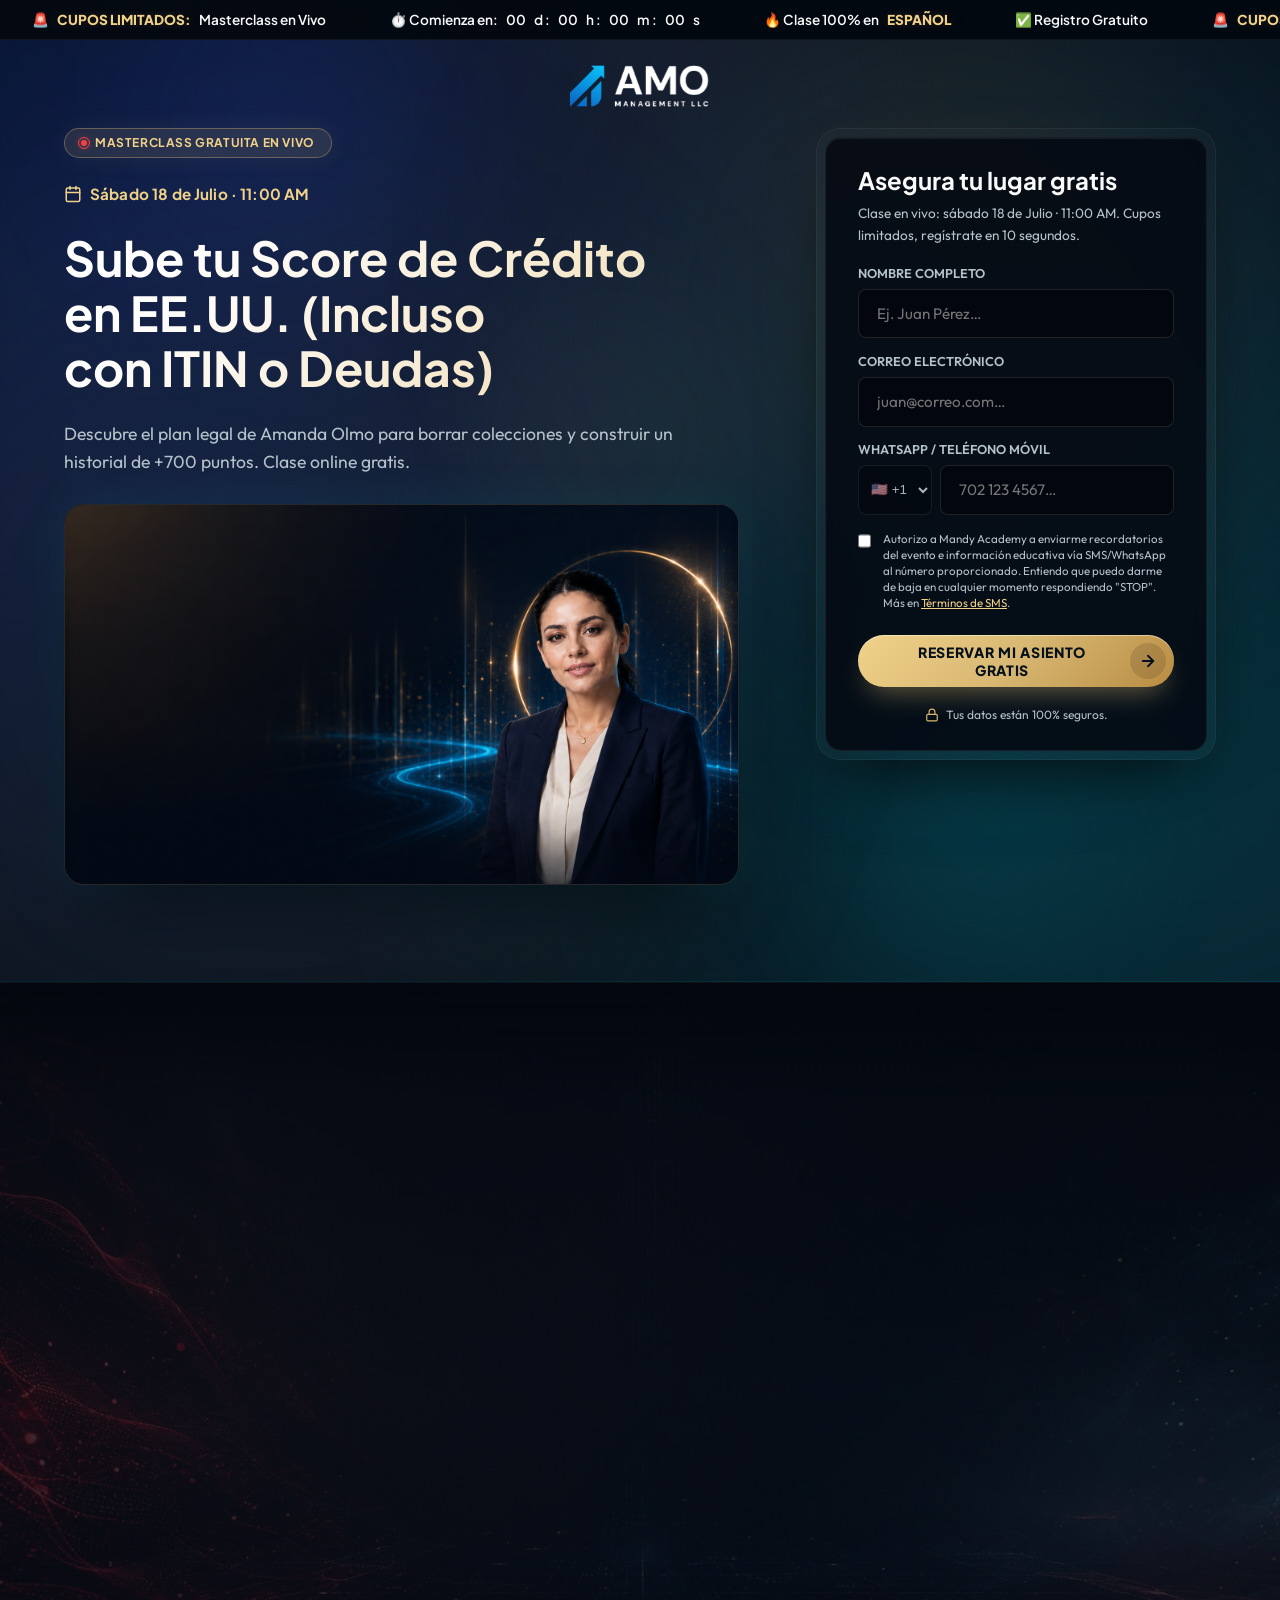
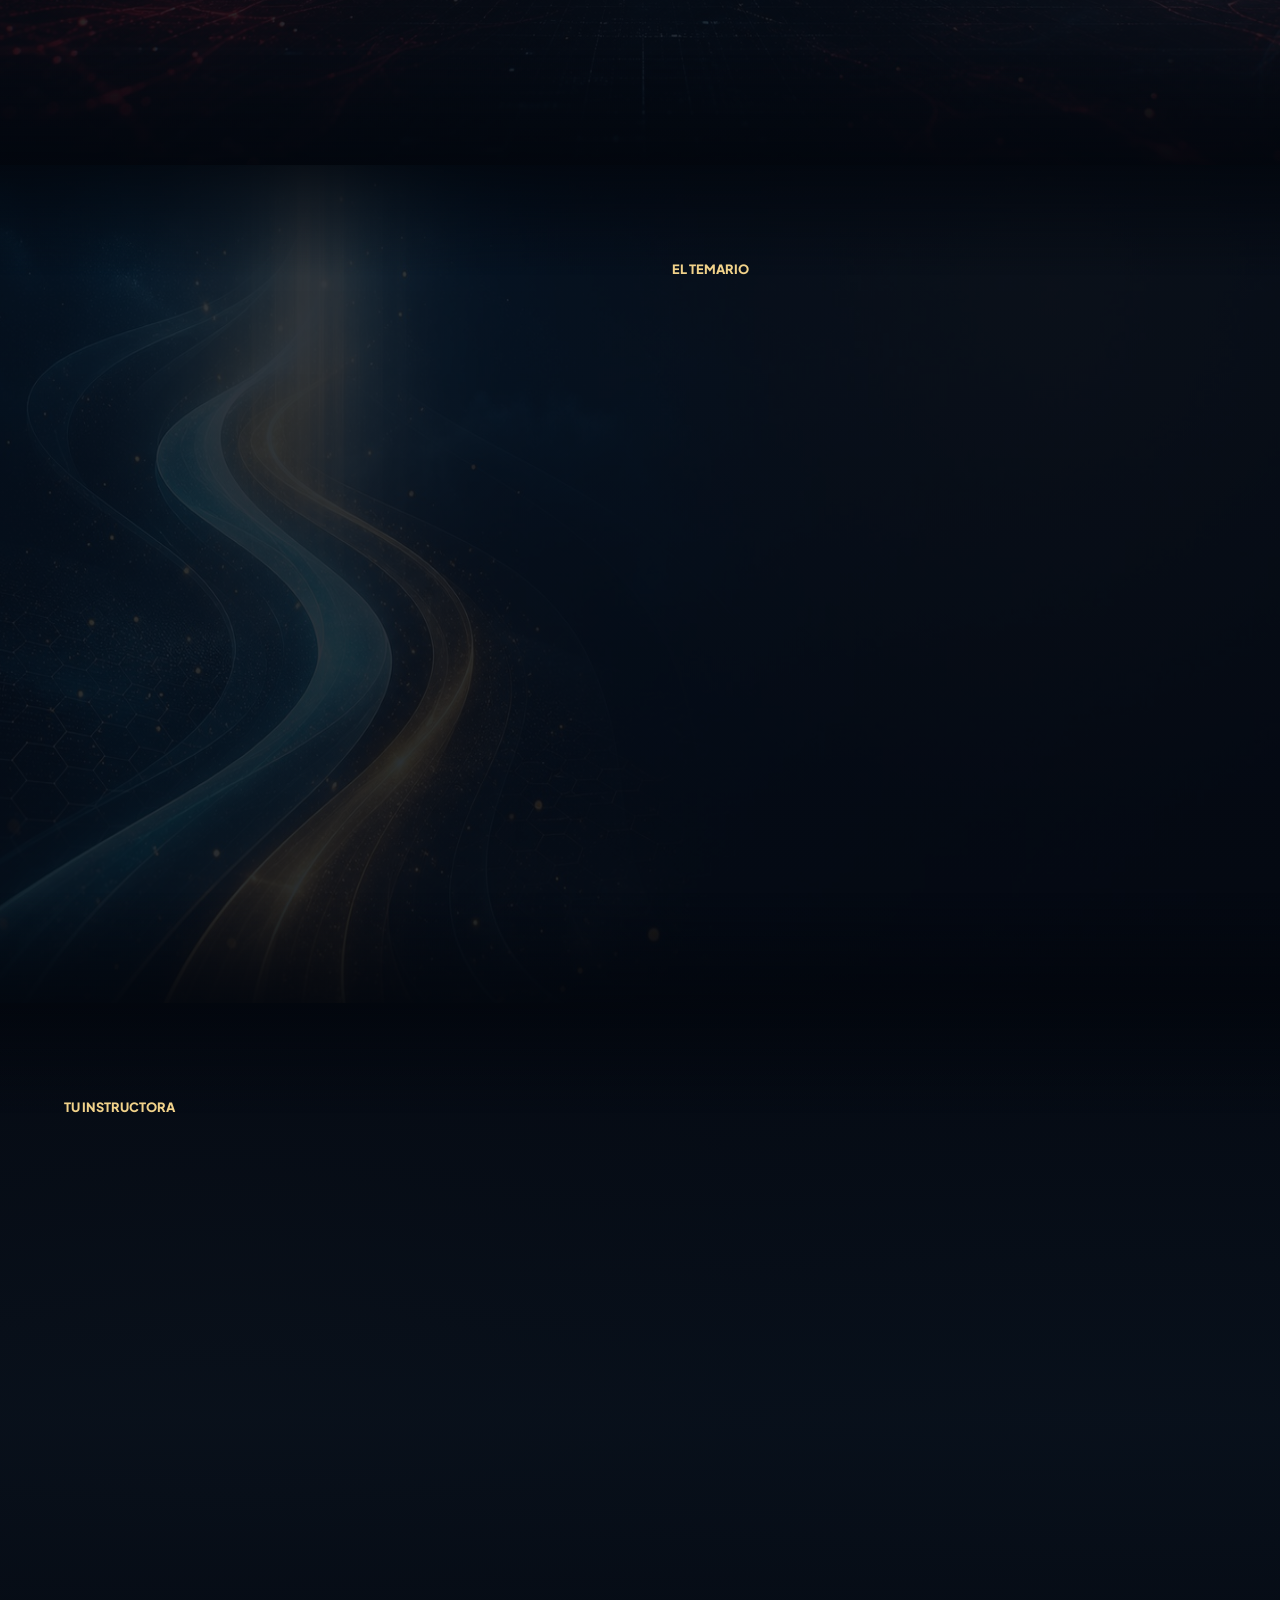
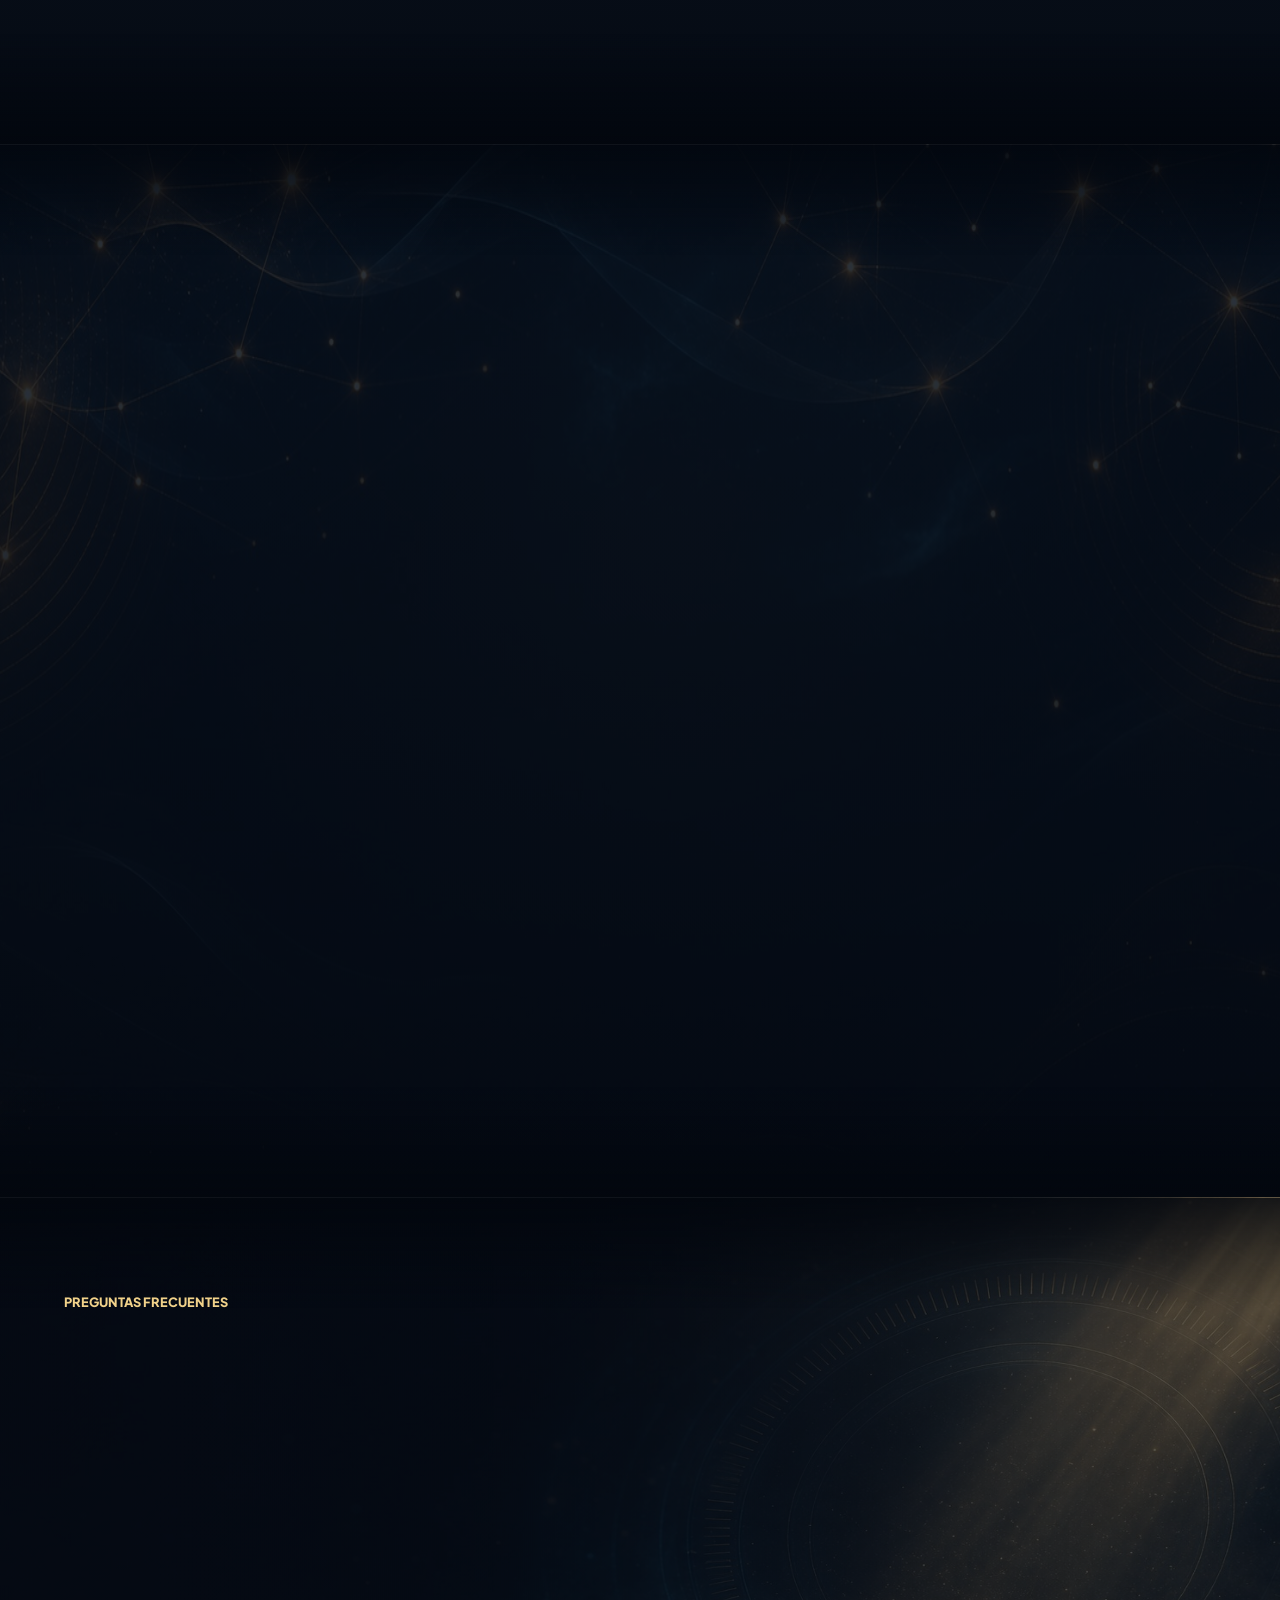
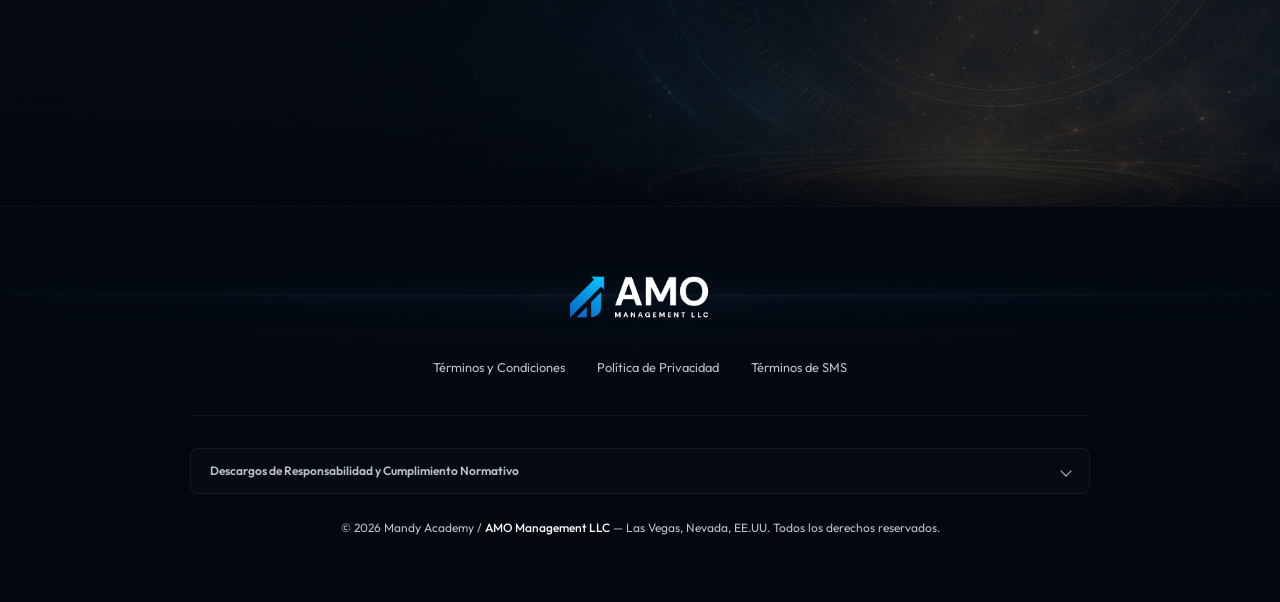
==== commit 51112462: "feat: agregar servidor, pruebas, banners y actualizar landing page - Se añade el archivo de servidor" ====
--- a/index.html
+++ b/index.html
@@ -1,636 +1,609 @@
-<!DOCTYPE html>
-<html lang="es">
-<head>
-  <meta charset="UTF-8">
-  <meta name="viewport" content="width=device-width, initial-scale=1.0">
-  <title>Masterclass de Crédito Gratuita — Mandy Academy</title>
-  
-  <!-- SEO Meta Tags -->
-  <meta name="description" content="Aprende la hoja de ruta paso a paso con Amanda Olmo para borrar colecciones, subir tu score FICO y construir riqueza familiar en EE.UU., incluso con ITIN.">
-  <meta name="keywords" content="reparacion de credito, score fico, itin credito, buró de credito, amanda olmo, mandy academy">
-  
-  <!-- Favicon placeholder (SVG) -->
-  <link rel="icon" type="image/svg+xml" href="data:image/svg+xml,<svg xmlns=%22http://www.w3.org/2000/svg%22 viewBox=%220 0 100 100%22><text y=%22.9em%22 font-size=%2290%22>🏆</text></svg>">
-  
-  <!-- Preconectar a Google Fonts para Optimizar Rendimiento -->
-  <link rel="preconnect" href="https://fonts.googleapis.com">
-  <link rel="preconnect" href="https://fonts.gstatic.com" crossorigin>
-  <link href="https://fonts.googleapis.com/css2?family=Plus+Jakarta+Sans:wght@400;500;600;700;800&family=Outfit:wght@300;400;500;600;700&display=swap" rel="stylesheet">
-
-  <!-- Estilos Personalizados -->
-  <link rel="stylesheet" href="css/styles.css">
-</head>
-<body>
-
-  <!-- 1. Ticker / Marquesina Superior Animada -->
-  <div class="ticker-container" id="ticker-banner">
-    <div class="ticker-wrap">
-      <div class="ticker-content">
-        <div class="ticker-item">🚨 <span class="ticker-highlight">CUPOS LIMITADOS:</span> Masterclass en Vivo</div>
-        <div class="ticker-item">⏱️ Comienza en: <span class="timer-days">00</span>d : <span class="timer-hours">00</span>h : <span class="timer-minutes">00</span>m : <span class="timer-seconds">00</span>s</div>
-        <div class="ticker-item">🔥 Clase 100% en <span class="ticker-highlight">ESPAÑOL</span></div>
-        <div class="ticker-item">✅ Registro Gratuito</div>
-        <!-- Duplicación del contenido para un scroll infinito y continuo -->
-        <div class="ticker-item">🚨 <span class="ticker-highlight">CUPOS LIMITADOS:</span> Masterclass en Vivo</div>
-        <div class="ticker-item">⏱️ Comienza en: <span class="timer-days">00</span>d : <span class="timer-hours">00</span>h : <span class="timer-minutes">00</span>m : <span class="timer-seconds">00</span>s</div>
-        <div class="ticker-item">🔥 Clase 100% en <span class="ticker-highlight">ESPAÑOL</span></div>
-        <div class="ticker-item">✅ Registro Gratuito</div>
-      </div>
-    </div>
-  </div>
-
-  <!-- 2. Header (Cero puntos de fuga de tráfico) -->
-  <!-- 3. Hero Section (Above-the-fold responsivo y reorganizado) -->
-  <section class="hero-section" id="hero">
-    <!-- Capa de Auroras en movimiento de fondo y Orbes de profundidad -->
-    <div class="aurora-bg">
-      <div class="aurora-glow-1"></div>
-      <div class="aurora-glow-2"></div>
-      <div class="orb orb-blue"></div>
-      <div class="orb orb-cyan"></div>
-      <div class="orb orb-gold"></div>
-    </div>
-
-    <header class="site-header">
-      <div class="logo-wrapper">
-        <img src="logo.png" alt="Mandy Academy Logo" class="site-logo">
-      </div>
-    </header>
-    
-    <div class="container hero-grid">
-      <!-- Columna Izquierda: Contenido + Visual -->
-      <div class="hero-left">
-        <div class="hero-content">
-          <div class="badge-wrapper">
-            <span class="hero-badge"><span class="live-dot"></span>Masterclass Gratuita en Vivo</span>
-          </div>
-          <h1 class="hero-title">Domina tu Crédito en EE.UU. y Construye Riqueza Familiar</h1>
-          <p class="hero-subtitle">
-            Aprende la hoja de ruta legal con Amanda Olmo para borrar deudas, subir tu score FICO y acceder a capital. Clase en vivo · 100% en Español.
-          </p>
-        </div>
-
-        <div class="hero-visual hero-vsl-card" data-vsl-player>
-          <video
-            class="hero-vsl-video"
-            id="hero-vsl-video"
-            data-vsl-video
-            data-intro-src="1.mp4"
-            data-vsl-src="videos/vsl-masterclass.mp4"
-            data-outro-src="2.mp4"
-            src="1.mp4"
-            autoplay
-            muted
-            playsinline
-            preload="auto"
-            poster="videos/vsl-sequence-poster.webp"
-            aria-label="Masterclass de crédito de Amanda Olmo"
-          >
-            Tu navegador no puede reproducir este video.
-          </video>
-
-          <div class="hero-vsl-controls" role="group" aria-label="Controles del video">
-            <button class="hero-vsl-control" type="button" data-vsl-toggle aria-controls="hero-vsl-video" aria-label="Pausar video">
-              <span data-vsl-icon="play" hidden aria-hidden="true">
-                <svg viewBox="0 0 24 24" fill="currentColor">
-                  <path d="M8 5.5v13l10-6.5z"></path>
-                </svg>
-              </span>
-              <span data-vsl-icon="pause" aria-hidden="true">
-                <svg viewBox="0 0 24 24" fill="currentColor">
-                  <path d="M7 5h4v14H7zm6 0h4v14h-4z"></path>
-                </svg>
-              </span>
-            </button>
-
-            <button class="hero-vsl-control" type="button" data-vsl-sound aria-controls="hero-vsl-video" aria-label="Activar sonido" aria-pressed="false">
-              <span data-vsl-icon="muted" aria-hidden="true">
-                <svg viewBox="0 0 24 24" fill="none" stroke="currentColor" stroke-width="2" stroke-linecap="round" stroke-linejoin="round">
-                  <path d="M11 5 6 9H2v6h4l5 4z"></path>
-                  <path d="m19 9-6 6"></path>
-                  <path d="m13 9 6 6"></path>
-                </svg>
-              </span>
-              <span data-vsl-icon="sound" hidden aria-hidden="true">
-                <svg viewBox="0 0 24 24" fill="none" stroke="currentColor" stroke-width="2" stroke-linecap="round" stroke-linejoin="round">
-                  <path d="M11 5 6 9H2v6h4l5 4z"></path>
-                  <path d="M15.5 8.5a5 5 0 0 1 0 7"></path>
-                  <path d="M18 6a8.5 8.5 0 0 1 0 12"></path>
-                </svg>
-              </span>
-            </button>
-          </div>
-        </div>
-
-        <!-- Botón de Registro Directo en Móvil (hace scroll al formulario inline de abajo) -->
-        <div class="hero-cta-container mobile-only-cta">
-          <button class="btn-primary scroll-to-form-btn">
-            <span>Asegurar mi lugar gratis</span>
-            <span class="btn-icon-wrapper">
-              <svg style="width: 18px; height: 18px;" viewBox="0 0 24 24" fill="none" stroke="currentColor" stroke-width="2.5" stroke-linecap="round" stroke-linejoin="round">
-                <line x1="5" y1="12" x2="19" y2="12"></line>
-                <polyline points="12 5 19 12 12 19"></polyline>
-              </svg>
-            </span>
-          </button>
-        </div>
-      </div>
-
-      <!-- Columna Derecha: Tarjeta de Formulario Inline -->
-      <div class="hero-right">
-        <div class="hero-form-card shell glass-card">
-          <div class="core hero-form-card-inner">
-            <h2 class="form-title">Asegura tu lugar gratis</h2>
-            <p class="form-subtitle">Cupos limitados para la clase en vivo. Regístrate en 10 segundos.</p>
-            
-            <form class="registration-form" id="hero-register-form">
-              <div class="form-group">
-                <label class="form-label" for="hero-name">Nombre completo</label>
-                <input class="form-input" type="text" id="hero-name" name="name" placeholder="Ej. Juan Pérez…" autocomplete="name" required>
-                <span class="error-msg" id="hero-name-error" style="color: var(--color-red-danger); font-size: 0.75rem; display: none; margin-top: 0.25rem;"></span>
-              </div>
-              
-              <div class="form-group">
-                <label class="form-label" for="hero-email">Correo electrónico</label>
-                <input class="form-input" type="email" id="hero-email" name="email" placeholder="juan@correo.com…" autocomplete="email" spellcheck="false" required>
-                <span class="error-msg" id="hero-email-error" style="color: var(--color-red-danger); font-size: 0.75rem; display: none; margin-top: 0.25rem;"></span>
-              </div>
-              
-              <div class="form-group">
-                <label class="form-label" for="hero-phone">WhatsApp / Teléfono móvil</label>
-                <div class="phone-wrapper">
-                  <select class="country-select" disabled aria-label="Código de país (Estados Unidos)">
-                    <option value="+1">🇺🇸 +1</option>
-                  </select>
-                  <input class="form-input" type="tel" id="hero-phone" name="phone" placeholder="702 123 4567…" autocomplete="tel" required>
-                </div>
-                <span class="error-msg" id="hero-phone-error" style="color: var(--color-red-danger); font-size: 0.75rem; display: none; margin-top: 0.25rem;"></span>
-              </div>
-              
-              <div class="checkbox-wrapper">
-                <input class="checkbox-input" type="checkbox" id="hero-tcpa" name="tcpa_consent" required>
-                <label class="checkbox-label" for="hero-tcpa">
-                  Autorizo a Mandy Academy a enviarme recordatorios del evento e información educativa vía SMS/WhatsApp al número proporcionado. Entiendo que puedo darme de baja en cualquier momento respondiendo "STOP". Más en <a href="#" target="_blank">Términos de SMS</a>.
-                </label>
-              </div>
-              
-              <button class="btn-primary" type="submit" id="hero-submit-btn" style="margin-top: 1.5rem;" disabled>
-                <span>Reservar mi asiento gratis</span>
-                <span class="btn-icon-wrapper">
-                  <svg style="width: 18px; height: 18px;" viewBox="0 0 24 24" fill="none" stroke="currentColor" stroke-width="2.5" stroke-linecap="round" stroke-linejoin="round">
-                    <line x1="5" y1="12" x2="19" y2="12"></line>
-                    <polyline points="12 5 19 12 12 19"></polyline>
-                  </svg>
-                </span>
-              </button>
-            </form>
-            
-            <div class="security-note" style="margin-top: 1.25rem;">
-              <svg viewBox="0 0 24 24" fill="none" stroke="currentColor" stroke-width="2" stroke-linecap="round" stroke-linejoin="round">
-                <rect x="3" y="11" width="18" height="11" rx="2" ry="2"></rect>
-                <path d="M7 11V7a5 5 0 0 1 10 0v4"></path>
-              </svg>
-              Tus datos están 100% seguros.
-            </div>
-          </div>
-        </div>
-      </div>
-    </div>
-  </section>
-
-  <!-- 4. Sección Puntos de Dolor (¿Esta clase es para ti?) -->
-  <section class="pain-section" id="dolores">
-    <div class="container">
-      <div class="text-center" style="max-width: 700px; margin: 0 auto 3rem auto; text-align: center;" data-reveal>
-        <span class="section-tag">¿Para quién es esto?</span>
-        <h2 class="section-title">¿Te has sentido estancado o frustrado por el sistema?</h2>
-      </div>
-      
-      <div class="pain-grid">
-        <!-- Dolor 1 -->
-        <div class="pain-card shell glass-card glass-card-hover" data-reveal>
-          <div class="pain-card-inner core">
-            <div class="pain-icon">❌</div>
-            <h3 class="pain-card-title">El Recién Llegado "Invisible"</h3>
-            <p class="pain-card-text">Llevas meses pagando todo en efectivo y el sistema dice que "no existes". Te niegan el alquiler de un apartamento o te cobran depósitos abusivos por no tener historial.</p>
-          </div>
-        </div>
-        
-        <!-- Dolor 2 -->
-        <div class="pain-card shell glass-card glass-card-hover" data-reveal>
-          <div class="pain-card-inner core">
-            <div class="pain-icon">❌</div>
-            <h3 class="pain-card-title">El Asfixiado por Deudas</h3>
-            <p class="pain-card-text">Vives con vergüenza e incertidumbre por las constantes llamadas de agencias de cobranza. Crees que tu score bajo (450 - 580) no tiene solución y temes el impacto financiero en tu familia.</p>
-          </div>
-        </div>
-        
-        <!-- Dolor 3 -->
-        <div class="pain-card shell glass-card glass-card-hover" data-reveal>
-          <div class="pain-card-inner core">
-            <div class="pain-icon">❌</div>
-            <h3 class="pain-card-title">El Emprendedor Estancado</h3>
-            <p class="pain-card-text">Estás utilizando tus tarjetas y ahorros personales para financiar tu LLC o negocio independiente. Esto ahoga tu historial personal y bloquea tus metas de comprar una casa.</p>
-          </div>
-        </div>
-      </div>
-      
-      <!-- Mensaje reconciliador -->
-      <div class="pain-disclaimer" data-reveal>
-        <p class="pain-disclaimer-text">
-          💡 Importante: No importa si solo tienes ITIN, si ya te estafó una supuesta agencia antes o si empiezas con score cero. Esta clase te dará la hoja de ruta correcta paso a paso.
-        </p>
-      </div>
-    </div>
-  </section>
-
-  <!-- 5. Sección de Beneficios (Qué vas a descubrir) -->
-  <section class="discover-section" id="descubrimientos">
-    <div class="container discover-grid">
-      <!-- Columna Izquierda: Visual e Impacto -->
-      <div class="discover-visual" data-reveal>
-        <img src="fotos-amanda-ia/amanda_masterclass_discovery.webp" alt="Amanda Olmo preparando la clase de crédito" class="discover-visual-img" loading="lazy" decoding="async" width="1536" height="1024">
-        
-        <!-- Dial score circular flotante -->
-        <div class="discover-floating-dial animate-float">
-          <svg viewBox="0 0 100 60" class="w-full h-auto">
-            <path d="M 10 50 A 40 40 0 0 1 90 50" fill="none" stroke="url(#dialGradientDiscover)" stroke-width="8" stroke-linecap="round"/>
-            <line x1="50" y1="50" x2="68" y2="18" stroke="#8FD8E8" stroke-width="3" stroke-linecap="round" />
-            <circle cx="50" cy="50" r="4" fill="#8FD8E8" />
-            <defs>
-              <linearGradient id="dialGradientDiscover" x1="0%" y1="0%" x2="100%" y2="0%">
-                <stop offset="0%" stop-color="#EF4444" />
-                <stop offset="50%" stop-color="#EAB308" />
-                <stop offset="100%" stop-color="#22C55E" />
-              </linearGradient>
-            </defs>
-          </svg>
-        </div>
-      </div>
-      
-      <!-- Columna Derecha: Bullets de curiosidad -->
-      <div class="discover-content">
-        <span class="section-tag">El Temario</span>
-        <h2 class="section-title" style="margin-bottom: 2rem;" data-reveal>Lo que descubrirás en la clase online gratis</h2>
-        
-        <div class="discover-list">
-          <!-- Bullet 1 -->
-          <div class="discover-item" data-reveal>
-            <div class="discover-check">✓</div>
-            <div>
-              <h4 class="discover-item-title">La Trampa de las Colecciones</h4>
-              <p class="discover-item-desc">Por qué pagar una deuda antigua a agencias de cobranza puede dañar aún más tu score, y qué debes hacer en su lugar.</p>
-            </div>
-          </div>
-          
-          <!-- Bullet 2 -->
-          <div class="discover-item" data-reveal>
-            <div class="discover-check">✓</div>
-            <div>
-              <h4 class="discover-item-title">El Método del ITIN</h4>
-              <p class="discover-item-desc">El proceso exacto paso a paso para construir y reportar un historial de crédito superior a 700 puntos sin necesidad de Seguro Social (SSN).</p>
-            </div>
-          </div>
-          
-          <!-- Bullet 3 -->
-          <div class="discover-item" data-reveal>
-            <div class="discover-check">✓</div>
-            <div>
-              <h4 class="discover-item-title">La "Cirugía" del Buró de Crédito</h4>
-              <p class="discover-item-desc">Cómo obligar a Equifax, Experian y TransUnion a eliminar reportes erróneos y no verificables en un lapso de 30 días.</p>
-            </div>
-          </div>
-          
-          <!-- Bullet 4 -->
-          <div class="discover-item" data-reveal>
-            <div class="discover-check">✓</div>
-            <div>
-              <h4 class="discover-item-title">Crédito Empresarial y LLC</h4>
-              <p class="discover-item-desc">La estrategia para separar tus finanzas personales y acceder a líneas de crédito empresarial al 0% de interés.</p>
-            </div>
-          </div>
-        </div>
-      </div>
-    </div>
-  </section>
-
-  <!-- 6. Sección de Autoridad (Conoce a Amanda Olmo) -->
-  <section class="bio-section" id="autoridad">
-    <div class="container bio-grid">
-      <!-- Columna Izquierda: Biografía -->
-      <div class="bio-content">
-        <span class="bio-tag">Tu Instructora</span>
-        <h2 class="bio-title" data-reveal>Amanda Olmo — "La chica del crédito"</h2>
-        <p class="bio-text" data-reveal>
-          Fundadora de <strong>Mandy Academy</strong>, Amanda Olmo se ha convertido en una de las voces de referencia financiera más influyentes para la comunidad hispana en Estados Unidos. Tras entender las barreras del sistema y sus reglas de juego, diseñó una metodología educativa enfocada en empoderar a familias latinas e inmigrantes.
-        </p>
-        <p class="bio-text" data-reveal>
-          A través de sus redes y mentorías, Amanda ha ayudado a miles de latinos a salir de la invisibilidad financiera, borrar colecciones del buró de crédito, subir sus puntuaciones FICO y acceder a capital para comprar sus hogares o financiar sus LLCs.
-        </p>
-        
-        <!-- Estadísticas -->
-        <div class="bio-stats" data-reveal>
-          <div class="stat-item">
-            <span class="stat-number">30K+</span>
-            <span class="stat-label">Latinos Empoderados</span>
-          </div>
-          <div class="stat-item">
-            <span class="stat-number">100%</span>
-            <span class="stat-label">En Español</span>
-          </div>
-        </div>
-      </div>
-      
-      <!-- Columna Derecha: Foto CEO de Amanda -->
-      <div class="bio-visual" data-reveal>
-        <img src="fotos-amanda-ia/amanda_authority_warm_navy.webp" alt="Amanda Olmo CEO" class="bio-img" loading="lazy" decoding="async" width="1774" height="887">
-      </div>
-    </div>
-  </section>
-
-  <!-- 7. Testimonios en video -->
-  <section class="testimonials-section" id="testimonios">
-    <div class="container">
-      <div class="testimonials-header" data-reveal>
-        <span class="section-tag">Casos de Éxito</span>
-        <h2 class="section-title" style="margin-bottom: 1rem;">Historias reales de nuestros alumnos</h2>
-        <p>Videos reales compartidos por personas que vivieron la experiencia de Mandy Academy.</p>
-      </div>
-
-      <div class="video-testimonials-layout">
-        <article class="video-testimonial-card shell" data-reveal>
-          <div class="video-testimonial-core core">
-            <div class="video-card-meta">
-              <span class="video-real-chip"><span aria-hidden="true"></span>Testimonio real</span>
-              <div class="video-meta-chips" aria-label="Datos del video">
-                <span class="video-meta-chip">0:15</span>
-                <span class="video-meta-chip">Vertical</span>
-              </div>
-            </div>
-            <div class="video-media-stage video-media-stage-portrait" style="--video-poster: url('../videos-testimonios/testimonio-horizontal.webp');">
-              <video data-testimonial-video controls playsinline preload="none" poster="videos-testimonios/testimonio-horizontal.webp" aria-label="Reproducir testimonio real, duración 15 segundos">
-                <source src="videos-testimonios/testimonio-horizontal.mp4" type="video/mp4">
-                Tu navegador no puede reproducir este video.
-              </video>
-            </div>
-          </div>
-        </article>
-
-        <article class="video-testimonial-card shell" data-reveal>
-          <div class="video-testimonial-core core">
-            <div class="video-card-meta">
-              <span class="video-real-chip"><span aria-hidden="true"></span>Testimonio real</span>
-              <div class="video-meta-chips" aria-label="Datos del video">
-                <span class="video-meta-chip">0:25</span>
-                <span class="video-meta-chip">Vertical</span>
-              </div>
-            </div>
-            <div class="video-media-stage video-media-stage-portrait" style="--video-poster: url('../videos-testimonios/testimonio-vertical-1.webp');">
-              <video data-testimonial-video controls playsinline preload="none" poster="videos-testimonios/testimonio-vertical-1.webp" aria-label="Reproducir testimonio real, duración 25 segundos">
-                <source src="videos-testimonios/testimonio-vertical-1.mp4" type="video/mp4">
-                Tu navegador no puede reproducir este video.
-              </video>
-            </div>
-          </div>
-        </article>
-
-        <article class="video-testimonial-card shell" data-reveal>
-          <div class="video-testimonial-core core">
-            <div class="video-card-meta">
-              <span class="video-real-chip"><span aria-hidden="true"></span>Testimonio real</span>
-              <div class="video-meta-chips" aria-label="Datos del video">
-                <span class="video-meta-chip">1:04</span>
-                <span class="video-meta-chip">Vertical</span>
-              </div>
-            </div>
-            <div class="video-media-stage video-media-stage-portrait" style="--video-poster: url('../videos-testimonios/testimonio-vertical-2.webp');">
-              <video data-testimonial-video controls playsinline preload="none" poster="videos-testimonios/testimonio-vertical-2.webp" aria-label="Reproducir testimonio real, duración 1 minuto y 4 segundos">
-                <source src="videos-testimonios/testimonio-vertical-2.mp4" type="video/mp4">
-                Tu navegador no puede reproducir este video.
-              </video>
-            </div>
-          </div>
-        </article>
-      </div>
-
-      <p class="testimonial-fineprint" data-reveal>
-        *Los testimonios demostrados representan experiencias personales de los alumnos de Mandy Academy. Los resultados individuales varían según la puntualidad, el historial de disputas y la constancia de cada persona.
-      </p>
-    </div>
-  </section>
-
-  <!-- 8. Sección FAQ y Cuenta Regresiva -->
-  <section class="faq-section" id="faq">
-    <div class="container faq-grid">
-      <!-- Columna Izquierda: Acordeón FAQ -->
-      <div class="faq-content">
-        <span class="section-tag">Preguntas Frecuentes</span>
-        <h2 class="section-title" style="margin-bottom: 2rem;" data-reveal>Resuelve tus dudas sobre la clase</h2>
-        
-        <div class="accordion">
-          <!-- FAQ 1 -->
-          <div class="accordion-item" data-reveal>
-            <button class="accordion-header">
-              ¿Es realmente gratis?
-              <span class="accordion-icon">+</span>
-            </button>
-            <div class="accordion-content">
-              <div class="accordion-body">
-                Sí, la Masterclass es 100% gratuita. Mi misión principal es cerrar la brecha de información financiera en la comunidad latina. Al final de la sesión, explicaré cómo funciona nuestra membresía educativa privada por si deseas acelerar el paso, pero asistir y aprender la hoja de ruta en vivo no tiene ningún costo.
-              </div>
-            </div>
-          </div>
-          
-          <!-- FAQ 2 -->
-          <div class="accordion-item" data-reveal>
-            <button class="accordion-header">
-              ¿Funciona si solo tengo número de ITIN?
-              <span class="accordion-icon">+</span>
-            </button>
-            <div class="accordion-content">
-              <div class="accordion-body">
-                Absolutamente. El sistema de crédito en EE.UU. evalúa comportamientos financieros, no estados migratorios. En la clase te enseñaremos la estrategia exacta para registrar y estructurar un buró de crédito fuerte reportando directamente con tu ITIN.
-              </div>
-            </div>
-          </div>
-          
-          <!-- FAQ 3 -->
-          <div class="accordion-item" data-reveal>
-            <button class="accordion-header">
-              ¿Tengo el derecho de disputar deudas o colecciones?
-              <span class="accordion-icon">+</span>
-            </button>
-            <div class="accordion-content">
-              <div class="accordion-body">
-                Sí, es un derecho federal protegido por la Ley de Informes de Crédito Justos (FCRA). Los burós de crédito están obligados por ley a reportar información 100% exacta, verificable y oportuna. Si un buró no puede certificar una de ellas bajo el procedimiento establecido en 30 días, la cuenta tiene que ser borrada.
-              </div>
-            </div>
-          </div>
-          
-          <!-- FAQ 4 -->
-          <div class="accordion-item" data-reveal>
-            <button class="accordion-header">
-              ¿Necesito hablar inglés para hacer los trámites?
-              <span class="accordion-icon">+</span>
-            </button>
-            <div class="accordion-content">
-              <div class="accordion-body">
-                No es necesario. Aunque las cartas a los burós se envían redactadas en inglés (las cuales te proporcionamos ya estructuradas para rellenar), todo el proceso de aprendizaje y las explicaciones de la masterclass son explicados 100% en español.
-              </div>
-            </div>
-          </div>
-        </div>
-      </div>
-      
-      <!-- Columna Derecha: Urgencia y Cuenta Regresiva -->
-      <div class="countdown-container">
-        <div class="countdown-box glass-card" data-reveal>
-          <h3 class="countdown-title">Reserva tu asiento antes de que cierre</h3>
-          <p class="countdown-desc">La transmisión en vivo cuenta con un límite de accesos simultáneos por la plataforma web. Reserva tu lugar gratuito hoy.</p>
-          
-          <!-- Reloj Cuenta Regresiva -->
-          <div class="countdown-timer">
-            <div class="timer-block">
-              <span class="timer-num timer-days">00</span>
-              <span class="timer-label">Días</span>
-            </div>
-            <div class="timer-block">
-              <span class="timer-num timer-hours">00</span>
-              <span class="timer-label">Horas</span>
-            </div>
-            <div class="timer-block">
-              <span class="timer-num timer-minutes">00</span>
-              <span class="timer-label">Mins</span>
-            </div>
-            <div class="timer-block">
-              <span class="timer-num timer-seconds">00</span>
-              <span class="timer-label">Segs</span>
-            </div>
-          </div>
-          
-          <!-- CTA secundario que hace scroll de vuelta al formulario -->
-          <button class="btn-primary scroll-to-form-btn">
-            <span>Reservar mi asiento gratis</span>
-            <span class="btn-icon-wrapper">
-              <svg style="width: 18px; height: 18px;" viewBox="0 0 24 24" fill="none" stroke="currentColor" stroke-width="2.5" stroke-linecap="round" stroke-linejoin="round">
-                <line x1="5" y1="12" x2="19" y2="12"></line>
-                <polyline points="12 5 19 12 12 19"></polyline>
-              </svg>
-            </span>
-          </button>
-        </div>
-      </div>
-    </div>
-  </section>
-
-  <!-- 9. Footer Legal y Compliance -->
-  <footer class="site-footer">
-    <div class="container footer-grid">
-      <!-- Logo Footer -->
-      <div class="logo-wrapper">
-        <img src="logo.png" alt="Mandy Academy Logo" class="site-logo">
-      </div>
-      
-      <!-- Enlaces legales -->
-      <div class="footer-links">
-        <a class="footer-link" href="#" target="_blank">Términos y Condiciones</a>
-        <a class="footer-link" href="#" target="_blank">Política de Privacidad</a>
-        <a class="footer-link" href="#" target="_blank">Términos de SMS</a>
-      </div>
-      
-      <!-- Texto de Compliance Obligatorio (CROA/FTC/TCPA) -->
-      <div class="footer-compliance">
-        <details class="compliance-details">
-          <summary class="compliance-summary">
-            <span>Descargos de Responsabilidad y Cumplimiento Normativo</span>
-            <span class="compliance-arrow"></span>
-          </summary>
-          <div class="compliance-content">
-            <p style="margin-top: 1rem; margin-bottom: 1rem;">
-              <strong>Descargo de Responsabilidad de Mandy Academy:</strong> Mandy Academy y AMO Management LLC proporcionan programas educativos y herramientas de capacitación financiera y preparación de documentos. No operamos como una organización de reparación de crédito tradicional de pago anticipado ("Credit Repair Organization") ni garantizamos un aumento de puntos en su puntaje crediticio o un resultado específico en su buró de crédito personal. El historial financiero de cada consumidor es único y las decisiones finales dependen del análisis y criterios individuales de los burós de crédito (Equifax, Experian y TransUnion) y de las entidades bancarias. La ley federal le otorga el derecho de disputar información inexacta o incompleta directamente con las agencias de informes de crédito de manera gratuita por su cuenta. Nada del material expuesto en esta página o en la Masterclass constituye asesoría o consulta profesional.
-            </p>
-            <p style="margin-bottom: 1rem;">
-              <strong>Acuerdo TCPA para Comunicaciones SMS:</strong> Al proporcionar su número telefónico de WhatsApp en el formulario anterior y marcar la casilla correspondiente de consentimiento, usted acepta recibir alertas de confirmación, recordatorios automáticos de fecha y transmisiones educativas vía mensajes SMS/WhatsApp de Mandy Academy en el número proporcionado. El consentimiento no es un requisito necesario para contratar ningún servicio. Puede retirar su autorización y cancelar los recordatorios en cualquier momento enviando la palabra "STOP" como respuesta a los mensajes. Pueden aplicar cargos de transmisión y tarifas de datos de su operador de telefonía móvil.
-            </p>
-          </div>
-        </details>
-        <p class="footer-copyright" style="margin-top: 1.5rem;">
-          © 2026 Mandy Academy / <span class="footer-address">AMO Management LLC</span> — Las Vegas, Nevada, EE.UU. Todos los derechos reservados.
-        </p>
-      </div>
-    </div>
-  </footer>
-
-  <!-- 10. Barra Flotante Sticky (Solo visible en móviles tras hacer scroll) -->
-  <div class="sticky-bar">
-    <button class="btn-primary scroll-to-form-btn">
-      <span>Reservar mi asiento gratis</span>
-      <span class="btn-icon-wrapper">
-        <svg style="width: 16px; height: 16px;" viewBox="0 0 24 24" fill="none" stroke="currentColor" stroke-width="2.5" stroke-linecap="round" stroke-linejoin="round">
-          <line x1="5" y1="12" x2="19" y2="12"></line>
-          <polyline points="12 5 19 12 12 19"></polyline>
-        </svg>
-      </span>
-    </button>
-  </div>
-
-  <!-- 11. Modal de Registro Popup -->
-  <div id="register-modal" class="modal-overlay" role="dialog" aria-modal="true" aria-labelledby="modal-title">
-    <div class="modal-content glass-card">
-      <button class="modal-close-btn" id="close-modal" aria-label="Cerrar modal">&times;</button>
-      <h2 class="form-title" id="modal-title">Reserva tu lugar ahora</h2>
-      <p class="form-subtitle">Los cupos para la transmisión en vivo son limitados. ¡No te quedes fuera!</p>
-      
-      <form class="registration-form" id="modal-register-form">
-        <div class="form-group">
-          <label class="form-label" for="modal-name">Nombre completo</label>
-          <input class="form-input" type="text" id="modal-name" name="name" placeholder="Ej. Juan Pérez…" autocomplete="name" required>
-        </div>
-        
-        <div class="form-group">
-          <label class="form-label" for="modal-email">Correo electrónico</label>
-          <input class="form-input" type="email" id="modal-email" name="email" placeholder="juan@correo.com…" autocomplete="email" spellcheck="false" required>
-        </div>
-        
-        <div class="form-group">
-          <label class="form-label" for="modal-phone">WhatsApp / Teléfono móvil</label>
-          <div class="phone-wrapper">
-            <select class="country-select" disabled aria-label="Código de país (Estados Unidos)">
-              <option value="+1">🇺🇸 +1</option>
-            </select>
-            <input class="form-input" type="tel" id="modal-phone" name="phone" placeholder="702 123 4567…" autocomplete="tel" required>
-          </div>
-        </div>
-        
-        <div class="checkbox-wrapper">
-          <input class="checkbox-input" type="checkbox" id="modal-tcpa" name="tcpa_consent" required>
-          <label class="checkbox-label" for="modal-tcpa">
-            Autorizo a Mandy Academy a enviarme recordatorios del evento e información educativa vía SMS/WhatsApp al número proporcionado. Entiendo que puedo darme de baja en cualquier momento respondiendo "STOP". Más en <a href="#" target="_blank">Términos de SMS</a>.
-          </label>
-        </div>
-        
-        <button class="btn-primary" type="submit" style="margin-top: 1.5rem;">
-          <span>Asegurar mi lugar gratis</span>
-          <span class="btn-icon-wrapper">
-            <svg style="width: 18px; height: 18px;" viewBox="0 0 24 24" fill="none" stroke="currentColor" stroke-width="2.5" stroke-linecap="round" stroke-linejoin="round">
-              <line x1="5" y1="12" x2="19" y2="12"></line>
-              <polyline points="12 5 19 12 12 19"></polyline>
-            </svg>
-          </span>
-        </button>
-      </form>
-      
-      <div class="security-note" style="margin-top: 1.5rem;">
-        <svg viewBox="0 0 24 24" fill="none" stroke="currentColor" stroke-width="2" stroke-linecap="round" stroke-linejoin="round">
-          <rect x="3" y="11" width="18" height="11" rx="2" ry="2"></rect>
-          <path d="M7 11V7a5 5 0 0 1 10 0v4"></path>
-        </svg>
-        Tus datos están 100% seguros y encriptados.
-      </div>
-    </div>
-  </div>
-
-  <!-- Interactividad -->
-  <script src="js/app.js"></script>
-</body>
-</html>
+<!DOCTYPE html>
+<html lang="es">
+<head>
+  <meta charset="UTF-8">
+  <meta name="viewport" content="width=device-width, initial-scale=1.0">
+  <title>Masterclass de Crédito Gratuita — Mandy Academy</title>
+  
+  <!-- SEO Meta Tags -->
+  <meta name="description" content="Aprende la hoja de ruta paso a paso con Amanda Olmo para borrar colecciones, subir tu score FICO y construir riqueza familiar en EE.UU., incluso con ITIN.">
+  <meta name="keywords" content="reparacion de credito, score fico, itin credito, buró de credito, amanda olmo, mandy academy">
+  
+  <!-- Favicon placeholder (SVG) -->
+  <link rel="icon" type="image/svg+xml" href="data:image/svg+xml,<svg xmlns=%22http://www.w3.org/2000/svg%22 viewBox=%220 0 100 100%22><text y=%22.9em%22 font-size=%2290%22>🏆</text></svg>">
+  
+  <!-- Preconectar a Google Fonts para Optimizar Rendimiento -->
+  <link rel="preconnect" href="https://fonts.googleapis.com">
+  <link rel="preconnect" href="https://fonts.gstatic.com" crossorigin>
+  <link href="https://fonts.googleapis.com/css2?family=Plus+Jakarta+Sans:wght@400;500;600;700;800&family=Outfit:wght@300;400;500;600;700&display=swap" rel="stylesheet">
+
+  <!-- Estilos Personalizados -->
+  <link rel="stylesheet" href="css/styles.css">
+</head>
+<body>
+
+  <!-- 1. Ticker / Marquesina Superior Animada -->
+  <div class="ticker-container" id="ticker-banner">
+    <div class="ticker-wrap">
+      <div class="ticker-content">
+        <div class="ticker-item">🚨 <span class="ticker-highlight">CUPOS LIMITADOS:</span> Masterclass en Vivo</div>
+        <div class="ticker-item">⏱️ Comienza en: <span class="timer-days">00</span>d : <span class="timer-hours">00</span>h : <span class="timer-minutes">00</span>m : <span class="timer-seconds">00</span>s</div>
+        <div class="ticker-item">🔥 Clase 100% en <span class="ticker-highlight">ESPAÑOL</span></div>
+        <div class="ticker-item">✅ Registro Gratuito</div>
+        <!-- Duplicación del contenido para un scroll infinito y continuo -->
+        <div class="ticker-item">🚨 <span class="ticker-highlight">CUPOS LIMITADOS:</span> Masterclass en Vivo</div>
+        <div class="ticker-item">⏱️ Comienza en: <span class="timer-days">00</span>d : <span class="timer-hours">00</span>h : <span class="timer-minutes">00</span>m : <span class="timer-seconds">00</span>s</div>
+        <div class="ticker-item">🔥 Clase 100% en <span class="ticker-highlight">ESPAÑOL</span></div>
+        <div class="ticker-item">✅ Registro Gratuito</div>
+      </div>
+    </div>
+  </div>
+
+  <!-- 2. Header (Cero puntos de fuga de tráfico) -->
+  <!-- 3. Hero Section (Above-the-fold responsivo y reorganizado) -->
+  <section class="hero-section" id="hero">
+    <!-- Capa de Auroras en movimiento de fondo y Orbes de profundidad -->
+    <div class="aurora-bg">
+      <div class="aurora-glow-1"></div>
+      <div class="aurora-glow-2"></div>
+      <div class="orb orb-blue"></div>
+      <div class="orb orb-cyan"></div>
+      <div class="orb orb-gold"></div>
+    </div>
+
+    <header class="site-header">
+      <div class="logo-wrapper">
+        <img src="logo.png" alt="Mandy Academy Logo" class="site-logo">
+      </div>
+    </header>
+    
+    <div class="container hero-grid">
+      <!-- Columna Izquierda: Contenido + Visual -->
+      <div class="hero-left">
+        <div class="hero-content">
+          <div class="badge-wrapper">
+            <span class="hero-badge"><span class="live-dot"></span>Masterclass Gratuita en Vivo</span>
+          </div>
+          <p class="hero-event-date">
+            <svg viewBox="0 0 24 24" fill="none" stroke="currentColor" stroke-width="2" stroke-linecap="round" stroke-linejoin="round" aria-hidden="true">
+              <rect x="3" y="4" width="18" height="18" rx="2"></rect>
+              <line x1="16" y1="2" x2="16" y2="6"></line>
+              <line x1="8" y1="2" x2="8" y2="6"></line>
+              <line x1="3" y1="10" x2="21" y2="10"></line>
+            </svg>
+            Sábado 18 de Julio · 11:00 AM
+          </p>
+          <h1 class="hero-title">Domina tu Crédito en EE.UU. y Construye Riqueza Familiar</h1>
+          <p class="hero-subtitle">
+            Aprende la hoja de ruta legal con Amanda Olmo para borrar deudas, subir tu score FICO y acceder a capital. Clase en vivo · 100% en Español.
+          </p>
+        </div>
+
+        <!-- Banner del hero (placeholder temporal). Art-direction: vertical en móvil, horizontal en escritorio. -->
+        <div class="hero-visual hero-banner">
+          <picture>
+            <source media="(max-width: 1024px)" srcset="banners/hero-mobile.png">
+            <img
+              class="hero-banner-img"
+              src="banners/hero-desktop.png"
+              alt="Masterclass de crédito con Amanda Olmo — Domina tu crédito en EE.UU."
+              width="1672"
+              height="941"
+              loading="eager"
+              fetchpriority="high"
+            >
+          </picture>
+        </div>
+
+        <!-- Botón de Registro Directo en Móvil (hace scroll al formulario inline de abajo) -->
+        <div class="hero-cta-container mobile-only-cta">
+          <button class="btn-primary scroll-to-form-btn">
+            <span>Asegurar mi lugar gratis</span>
+            <span class="btn-icon-wrapper">
+              <svg style="width: 18px; height: 18px;" viewBox="0 0 24 24" fill="none" stroke="currentColor" stroke-width="2.5" stroke-linecap="round" stroke-linejoin="round">
+                <line x1="5" y1="12" x2="19" y2="12"></line>
+                <polyline points="12 5 19 12 12 19"></polyline>
+              </svg>
+            </span>
+          </button>
+        </div>
+      </div>
+
+      <!-- Columna Derecha: Tarjeta de Formulario Inline -->
+      <div class="hero-right">
+        <div class="hero-form-card shell glass-card">
+          <div class="core hero-form-card-inner">
+            <h2 class="form-title">Asegura tu lugar gratis</h2>
+            <p class="form-subtitle">Clase en vivo: sábado 18 de Julio · 11:00 AM. Cupos limitados, regístrate en 10 segundos.</p>
+            
+            <form class="registration-form" id="hero-register-form">
+              <div class="form-group">
+                <label class="form-label" for="hero-name">Nombre completo</label>
+                <input class="form-input" type="text" id="hero-name" name="name" placeholder="Ej. Juan Pérez…" autocomplete="name" required>
+                <span class="error-msg" id="hero-name-error" style="color: var(--color-red-danger); font-size: 0.75rem; display: none; margin-top: 0.25rem;"></span>
+              </div>
+              
+              <div class="form-group">
+                <label class="form-label" for="hero-email">Correo electrónico</label>
+                <input class="form-input" type="email" id="hero-email" name="email" placeholder="juan@correo.com…" autocomplete="email" spellcheck="false" required>
+                <span class="error-msg" id="hero-email-error" style="color: var(--color-red-danger); font-size: 0.75rem; display: none; margin-top: 0.25rem;"></span>
+              </div>
+              
+              <div class="form-group">
+                <label class="form-label" for="hero-phone">WhatsApp / Teléfono móvil</label>
+                <div class="phone-wrapper">
+                  <select class="country-select" disabled aria-label="Código de país (Estados Unidos)">
+                    <option value="+1">🇺🇸 +1</option>
+                  </select>
+                  <input class="form-input" type="tel" id="hero-phone" name="phone" placeholder="702 123 4567…" autocomplete="tel" required>
+                </div>
+                <span class="error-msg" id="hero-phone-error" style="color: var(--color-red-danger); font-size: 0.75rem; display: none; margin-top: 0.25rem;"></span>
+              </div>
+              
+              <div class="checkbox-wrapper">
+                <input class="checkbox-input" type="checkbox" id="hero-tcpa" name="tcpa_consent" required>
+                <label class="checkbox-label" for="hero-tcpa">
+                  Autorizo a Mandy Academy a enviarme recordatorios del evento e información educativa vía SMS/WhatsApp al número proporcionado. Entiendo que puedo darme de baja en cualquier momento respondiendo "STOP". Más en <a href="#" target="_blank">Términos de SMS</a>.
+                </label>
+              </div>
+              
+              <button class="btn-primary" type="submit" id="hero-submit-btn" style="margin-top: 1.5rem;" disabled>
+                <span>Reservar mi asiento gratis</span>
+                <span class="btn-icon-wrapper">
+                  <svg style="width: 18px; height: 18px;" viewBox="0 0 24 24" fill="none" stroke="currentColor" stroke-width="2.5" stroke-linecap="round" stroke-linejoin="round">
+                    <line x1="5" y1="12" x2="19" y2="12"></line>
+                    <polyline points="12 5 19 12 12 19"></polyline>
+                  </svg>
+                </span>
+              </button>
+            </form>
+            
+            <div class="security-note" style="margin-top: 1.25rem;">
+              <svg viewBox="0 0 24 24" fill="none" stroke="currentColor" stroke-width="2" stroke-linecap="round" stroke-linejoin="round">
+                <rect x="3" y="11" width="18" height="11" rx="2" ry="2"></rect>
+                <path d="M7 11V7a5 5 0 0 1 10 0v4"></path>
+              </svg>
+              Tus datos están 100% seguros.
+            </div>
+          </div>
+        </div>
+      </div>
+    </div>
+  </section>
+
+  <!-- 4. Sección Puntos de Dolor (¿Esta clase es para ti?) -->
+  <section class="pain-section" id="dolores">
+    <div class="container">
+      <div class="text-center" style="max-width: 700px; margin: 0 auto 3rem auto; text-align: center;" data-reveal>
+        <span class="section-tag">¿Para quién es esto?</span>
+        <h2 class="section-title">¿Te has sentido estancado o frustrado por el sistema?</h2>
+      </div>
+      
+      <div class="pain-grid">
+        <!-- Dolor 1 -->
+        <div class="pain-card shell glass-card glass-card-hover" data-reveal>
+          <div class="pain-card-inner core">
+            <div class="pain-icon">❌</div>
+            <h3 class="pain-card-title">El Recién Llegado "Invisible"</h3>
+            <p class="pain-card-text">Llevas meses pagando todo en efectivo y el sistema dice que "no existes". Te niegan el alquiler de un apartamento o te cobran depósitos abusivos por no tener historial.</p>
+          </div>
+        </div>
+        
+        <!-- Dolor 2 -->
+        <div class="pain-card shell glass-card glass-card-hover" data-reveal>
+          <div class="pain-card-inner core">
+            <div class="pain-icon">❌</div>
+            <h3 class="pain-card-title">El Asfixiado por Deudas</h3>
+            <p class="pain-card-text">Vives con vergüenza e incertidumbre por las constantes llamadas de agencias de cobranza. Crees que tu score bajo (450 - 580) no tiene solución y temes el impacto financiero en tu familia.</p>
+          </div>
+        </div>
+        
+        <!-- Dolor 3 -->
+        <div class="pain-card shell glass-card glass-card-hover" data-reveal>
+          <div class="pain-card-inner core">
+            <div class="pain-icon">❌</div>
+            <h3 class="pain-card-title">El Emprendedor Estancado</h3>
+            <p class="pain-card-text">Estás utilizando tus tarjetas y ahorros personales para financiar tu LLC o negocio independiente. Esto ahoga tu historial personal y bloquea tus metas de comprar una casa.</p>
+          </div>
+        </div>
+      </div>
+      
+      <!-- Mensaje reconciliador -->
+      <div class="pain-disclaimer" data-reveal>
+        <p class="pain-disclaimer-text">
+          💡 Importante: No importa si solo tienes ITIN, si ya te estafó una supuesta agencia antes o si empiezas con score cero. Esta clase te dará la hoja de ruta correcta paso a paso.
+        </p>
+      </div>
+    </div>
+  </section>
+
+  <!-- 5. Sección de Beneficios (Qué vas a descubrir) -->
+  <section class="discover-section" id="descubrimientos">
+    <div class="container discover-grid">
+      <!-- Columna Izquierda: Visual e Impacto -->
+      <div class="discover-visual" data-reveal>
+        <img src="fotos-amanda-ia/amanda_masterclass_discovery.webp" alt="Amanda Olmo preparando la clase de crédito" class="discover-visual-img" loading="lazy" decoding="async" width="1536" height="1024">
+        
+        <!-- Dial score circular flotante -->
+        <div class="discover-floating-dial animate-float">
+          <svg viewBox="0 0 100 60" class="w-full h-auto">
+            <path d="M 10 50 A 40 40 0 0 1 90 50" fill="none" stroke="url(#dialGradientDiscover)" stroke-width="8" stroke-linecap="round"/>
+            <line x1="50" y1="50" x2="68" y2="18" stroke="#8FD8E8" stroke-width="3" stroke-linecap="round" />
+            <circle cx="50" cy="50" r="4" fill="#8FD8E8" />
+            <defs>
+              <linearGradient id="dialGradientDiscover" x1="0%" y1="0%" x2="100%" y2="0%">
+                <stop offset="0%" stop-color="#EF4444" />
+                <stop offset="50%" stop-color="#EAB308" />
+                <stop offset="100%" stop-color="#22C55E" />
+              </linearGradient>
+            </defs>
+          </svg>
+        </div>
+      </div>
+      
+      <!-- Columna Derecha: Bullets de curiosidad -->
+      <div class="discover-content">
+        <span class="section-tag">El Temario</span>
+        <h2 class="section-title" style="margin-bottom: 2rem;" data-reveal>Lo que descubrirás en la clase online gratis</h2>
+        
+        <div class="discover-list">
+          <!-- Bullet 1 -->
+          <div class="discover-item" data-reveal>
+            <div class="discover-check">✓</div>
+            <div>
+              <h4 class="discover-item-title">La Trampa de las Colecciones</h4>
+              <p class="discover-item-desc">Por qué pagar una deuda antigua a agencias de cobranza puede dañar aún más tu score, y qué debes hacer en su lugar.</p>
+            </div>
+          </div>
+          
+          <!-- Bullet 2 -->
+          <div class="discover-item" data-reveal>
+            <div class="discover-check">✓</div>
+            <div>
+              <h4 class="discover-item-title">El Método del ITIN</h4>
+              <p class="discover-item-desc">El proceso exacto paso a paso para construir y reportar un historial de crédito superior a 700 puntos sin necesidad de Seguro Social (SSN).</p>
+            </div>
+          </div>
+          
+          <!-- Bullet 3 -->
+          <div class="discover-item" data-reveal>
+            <div class="discover-check">✓</div>
+            <div>
+              <h4 class="discover-item-title">La "Cirugía" del Buró de Crédito</h4>
+              <p class="discover-item-desc">Cómo obligar a Equifax, Experian y TransUnion a eliminar reportes erróneos y no verificables en un lapso de 30 días.</p>
+            </div>
+          </div>
+          
+          <!-- Bullet 4 -->
+          <div class="discover-item" data-reveal>
+            <div class="discover-check">✓</div>
+            <div>
+              <h4 class="discover-item-title">Crédito Empresarial y LLC</h4>
+              <p class="discover-item-desc">La estrategia para separar tus finanzas personales y acceder a líneas de crédito empresarial al 0% de interés.</p>
+            </div>
+          </div>
+        </div>
+      </div>
+    </div>
+  </section>
+
+  <!-- 6. Sección de Autoridad (Conoce a Amanda Olmo) -->
+  <section class="bio-section" id="autoridad">
+    <div class="container bio-grid">
+      <!-- Columna Izquierda: Biografía -->
+      <div class="bio-content">
+        <span class="bio-tag">Tu Instructora</span>
+        <h2 class="bio-title" data-reveal>Amanda Olmo — "La chica del crédito"</h2>
+        <p class="bio-text" data-reveal>
+          Fundadora de <strong>Mandy Academy</strong>, Amanda Olmo se ha convertido en una de las voces de referencia financiera más influyentes para la comunidad hispana en Estados Unidos. Tras entender las barreras del sistema y sus reglas de juego, diseñó una metodología educativa enfocada en empoderar a familias latinas e inmigrantes.
+        </p>
+        <p class="bio-text" data-reveal>
+          A través de sus redes y mentorías, Amanda ha ayudado a miles de latinos a salir de la invisibilidad financiera, borrar colecciones del buró de crédito, subir sus puntuaciones FICO y acceder a capital para comprar sus hogares o financiar sus LLCs.
+        </p>
+        
+        <!-- Estadísticas -->
+        <div class="bio-stats" data-reveal>
+          <div class="stat-item">
+            <span class="stat-number">30K+</span>
+            <span class="stat-label">Latinos Empoderados</span>
+          </div>
+          <div class="stat-item">
+            <span class="stat-number">100%</span>
+            <span class="stat-label">En Español</span>
+          </div>
+        </div>
+      </div>
+      
+      <!-- Columna Derecha: Foto CEO de Amanda -->
+      <div class="bio-visual" data-reveal>
+        <img src="fotos-amanda-ia/amanda_authority_warm_navy.webp" alt="Amanda Olmo CEO" class="bio-img" loading="lazy" decoding="async" width="1774" height="887">
+      </div>
+    </div>
+  </section>
+
+  <!-- 7. Testimonios en video -->
+  <section class="testimonials-section" id="testimonios">
+    <div class="container">
+      <div class="testimonials-header" data-reveal>
+        <span class="section-tag">Casos de Éxito</span>
+        <h2 class="section-title" style="margin-bottom: 1rem;">Historias reales de nuestros alumnos</h2>
+        <p>Videos reales compartidos por personas que vivieron la experiencia de Mandy Academy.</p>
+      </div>
+
+      <div class="video-testimonials-layout">
+        <article class="video-testimonial-card shell" data-reveal>
+          <div class="video-testimonial-core core">
+            <div class="video-card-meta">
+              <span class="video-real-chip"><span aria-hidden="true"></span>Testimonio real</span>
+              <div class="video-meta-chips" aria-label="Datos del video">
+                <span class="video-meta-chip">0:15</span>
+                <span class="video-meta-chip">Vertical</span>
+              </div>
+            </div>
+            <div class="video-media-stage video-media-stage-portrait" style="--video-poster: url('../videos-testimonios/testimonio-horizontal.webp');">
+              <video data-testimonial-video controls playsinline preload="none" poster="videos-testimonios/testimonio-horizontal.webp" aria-label="Reproducir testimonio real, duración 15 segundos">
+                <source src="videos-testimonios/testimonio-horizontal.mp4" type="video/mp4">
+                Tu navegador no puede reproducir este video.
+              </video>
+            </div>
+          </div>
+        </article>
+
+        <article class="video-testimonial-card shell" data-reveal>
+          <div class="video-testimonial-core core">
+            <div class="video-card-meta">
+              <span class="video-real-chip"><span aria-hidden="true"></span>Testimonio real</span>
+              <div class="video-meta-chips" aria-label="Datos del video">
+                <span class="video-meta-chip">0:25</span>
+                <span class="video-meta-chip">Vertical</span>
+              </div>
+            </div>
+            <div class="video-media-stage video-media-stage-portrait" style="--video-poster: url('../videos-testimonios/testimonio-vertical-1.webp');">
+              <video data-testimonial-video controls playsinline preload="none" poster="videos-testimonios/testimonio-vertical-1.webp" aria-label="Reproducir testimonio real, duración 25 segundos">
+                <source src="videos-testimonios/testimonio-vertical-1.mp4" type="video/mp4">
+                Tu navegador no puede reproducir este video.
+              </video>
+            </div>
+          </div>
+        </article>
+
+        <article class="video-testimonial-card shell" data-reveal>
+          <div class="video-testimonial-core core">
+            <div class="video-card-meta">
+              <span class="video-real-chip"><span aria-hidden="true"></span>Testimonio real</span>
+              <div class="video-meta-chips" aria-label="Datos del video">
+                <span class="video-meta-chip">1:04</span>
+                <span class="video-meta-chip">Vertical</span>
+              </div>
+            </div>
+            <div class="video-media-stage video-media-stage-portrait" style="--video-poster: url('../videos-testimonios/testimonio-vertical-2.webp');">
+              <video data-testimonial-video controls playsinline preload="none" poster="videos-testimonios/testimonio-vertical-2.webp" aria-label="Reproducir testimonio real, duración 1 minuto y 4 segundos">
+                <source src="videos-testimonios/testimonio-vertical-2.mp4" type="video/mp4">
+                Tu navegador no puede reproducir este video.
+              </video>
+            </div>
+          </div>
+        </article>
+      </div>
+
+      <p class="testimonial-fineprint" data-reveal>
+        *Los testimonios demostrados representan experiencias personales de los alumnos de Mandy Academy. Los resultados individuales varían según la puntualidad, el historial de disputas y la constancia de cada persona.
+      </p>
+    </div>
+  </section>
+
+  <!-- 8. Sección FAQ y Cuenta Regresiva -->
+  <section class="faq-section" id="faq">
+    <div class="container faq-grid">
+      <!-- Columna Izquierda: Acordeón FAQ -->
+      <div class="faq-content">
+        <span class="section-tag">Preguntas Frecuentes</span>
+        <h2 class="section-title" style="margin-bottom: 2rem;" data-reveal>Resuelve tus dudas sobre la clase</h2>
+        
+        <div class="accordion">
+          <!-- FAQ 1 -->
+          <div class="accordion-item" data-reveal>
+            <button class="accordion-header">
+              ¿Es realmente gratis?
+              <span class="accordion-icon">+</span>
+            </button>
+            <div class="accordion-content">
+              <div class="accordion-body">
+                Sí, la Masterclass es 100% gratuita. Mi misión principal es cerrar la brecha de información financiera en la comunidad latina. Al final de la sesión, explicaré cómo funciona nuestra membresía educativa privada por si deseas acelerar el paso, pero asistir y aprender la hoja de ruta en vivo no tiene ningún costo.
+              </div>
+            </div>
+          </div>
+          
+          <!-- FAQ 2 -->
+          <div class="accordion-item" data-reveal>
+            <button class="accordion-header">
+              ¿Funciona si solo tengo número de ITIN?
+              <span class="accordion-icon">+</span>
+            </button>
+            <div class="accordion-content">
+              <div class="accordion-body">
+                Absolutamente. El sistema de crédito en EE.UU. evalúa comportamientos financieros, no estados migratorios. En la clase te enseñaremos la estrategia exacta para registrar y estructurar un buró de crédito fuerte reportando directamente con tu ITIN.
+              </div>
+            </div>
+          </div>
+          
+          <!-- FAQ 3 -->
+          <div class="accordion-item" data-reveal>
+            <button class="accordion-header">
+              ¿Tengo el derecho de disputar deudas o colecciones?
+              <span class="accordion-icon">+</span>
+            </button>
+            <div class="accordion-content">
+              <div class="accordion-body">
+                Sí, es un derecho federal protegido por la Ley de Informes de Crédito Justos (FCRA). Los burós de crédito están obligados por ley a reportar información 100% exacta, verificable y oportuna. Si un buró no puede certificar una de ellas bajo el procedimiento establecido en 30 días, la cuenta tiene que ser borrada.
+              </div>
+            </div>
+          </div>
+          
+          <!-- FAQ 4 -->
+          <div class="accordion-item" data-reveal>
+            <button class="accordion-header">
+              ¿Necesito hablar inglés para hacer los trámites?
+              <span class="accordion-icon">+</span>
+            </button>
+            <div class="accordion-content">
+              <div class="accordion-body">
+                No es necesario. Aunque las cartas a los burós se envían redactadas en inglés (las cuales te proporcionamos ya estructuradas para rellenar), todo el proceso de aprendizaje y las explicaciones de la masterclass son explicados 100% en español.
+              </div>
+            </div>
+          </div>
+        </div>
+      </div>
+      
+      <!-- Columna Derecha: Urgencia y Cuenta Regresiva -->
+      <div class="countdown-container">
+        <div class="countdown-box glass-card" data-reveal>
+          <h3 class="countdown-title">Reserva tu asiento antes de que cierre</h3>
+          <p class="countdown-desc">La transmisión en vivo cuenta con un límite de accesos simultáneos por la plataforma web. Reserva tu lugar gratuito hoy.</p>
+          
+          <!-- Reloj Cuenta Regresiva -->
+          <div class="countdown-timer">
+            <div class="timer-block">
+              <span class="timer-num timer-days">00</span>
+              <span class="timer-label">Días</span>
+            </div>
+            <div class="timer-block">
+              <span class="timer-num timer-hours">00</span>
+              <span class="timer-label">Horas</span>
+            </div>
+            <div class="timer-block">
+              <span class="timer-num timer-minutes">00</span>
+              <span class="timer-label">Mins</span>
+            </div>
+            <div class="timer-block">
+              <span class="timer-num timer-seconds">00</span>
+              <span class="timer-label">Segs</span>
+            </div>
+          </div>
+          
+          <!-- CTA secundario que hace scroll de vuelta al formulario -->
+          <button class="btn-primary scroll-to-form-btn">
+            <span>Reservar mi asiento gratis</span>
+            <span class="btn-icon-wrapper">
+              <svg style="width: 18px; height: 18px;" viewBox="0 0 24 24" fill="none" stroke="currentColor" stroke-width="2.5" stroke-linecap="round" stroke-linejoin="round">
+                <line x1="5" y1="12" x2="19" y2="12"></line>
+                <polyline points="12 5 19 12 12 19"></polyline>
+              </svg>
+            </span>
+          </button>
+        </div>
+      </div>
+    </div>
+  </section>
+
+  <!-- 9. Footer Legal y Compliance -->
+  <footer class="site-footer">
+    <div class="container footer-grid">
+      <!-- Logo Footer -->
+      <div class="logo-wrapper">
+        <img src="logo.png" alt="Mandy Academy Logo" class="site-logo">
+      </div>
+      
+      <!-- Enlaces legales -->
+      <div class="footer-links">
+        <a class="footer-link" href="#" target="_blank">Términos y Condiciones</a>
+        <a class="footer-link" href="#" target="_blank">Política de Privacidad</a>
+        <a class="footer-link" href="#" target="_blank">Términos de SMS</a>
+      </div>
+      
+      <!-- Texto de Compliance Obligatorio (CROA/FTC/TCPA) -->
+      <div class="footer-compliance">
+        <details class="compliance-details">
+          <summary class="compliance-summary">
+            <span>Descargos de Responsabilidad y Cumplimiento Normativo</span>
+            <span class="compliance-arrow"></span>
+          </summary>
+          <div class="compliance-content">
+            <p style="margin-top: 1rem; margin-bottom: 1rem;">
+              <strong>Descargo de Responsabilidad de Mandy Academy:</strong> Mandy Academy y AMO Management LLC proporcionan programas educativos y herramientas de capacitación financiera y preparación de documentos. No operamos como una organización de reparación de crédito tradicional de pago anticipado ("Credit Repair Organization") ni garantizamos un aumento de puntos en su puntaje crediticio o un resultado específico en su buró de crédito personal. El historial financiero de cada consumidor es único y las decisiones finales dependen del análisis y criterios individuales de los burós de crédito (Equifax, Experian y TransUnion) y de las entidades bancarias. La ley federal le otorga el derecho de disputar información inexacta o incompleta directamente con las agencias de informes de crédito de manera gratuita por su cuenta. Nada del material expuesto en esta página o en la Masterclass constituye asesoría o consulta profesional.
+            </p>
+            <p style="margin-bottom: 1rem;">
+              <strong>Acuerdo TCPA para Comunicaciones SMS:</strong> Al proporcionar su número telefónico de WhatsApp en el formulario anterior y marcar la casilla correspondiente de consentimiento, usted acepta recibir alertas de confirmación, recordatorios automáticos de fecha y transmisiones educativas vía mensajes SMS/WhatsApp de Mandy Academy en el número proporcionado. El consentimiento no es un requisito necesario para contratar ningún servicio. Puede retirar su autorización y cancelar los recordatorios en cualquier momento enviando la palabra "STOP" como respuesta a los mensajes. Pueden aplicar cargos de transmisión y tarifas de datos de su operador de telefonía móvil.
+            </p>
+          </div>
+        </details>
+        <p class="footer-copyright" style="margin-top: 1.5rem;">
+          © 2026 Mandy Academy / <span class="footer-address">AMO Management LLC</span> — Las Vegas, Nevada, EE.UU. Todos los derechos reservados.
+        </p>
+      </div>
+    </div>
+  </footer>
+
+  <!-- 10. Barra Flotante Sticky (Solo visible en móviles tras hacer scroll) -->
+  <div class="sticky-bar">
+    <button class="btn-primary scroll-to-form-btn">
+      <span>Reservar mi asiento gratis</span>
+      <span class="btn-icon-wrapper">
+        <svg style="width: 16px; height: 16px;" viewBox="0 0 24 24" fill="none" stroke="currentColor" stroke-width="2.5" stroke-linecap="round" stroke-linejoin="round">
+          <line x1="5" y1="12" x2="19" y2="12"></line>
+          <polyline points="12 5 19 12 12 19"></polyline>
+        </svg>
+      </span>
+    </button>
+  </div>
+
+  <!-- 11. Modal de Registro Popup -->
+  <div id="register-modal" class="modal-overlay" role="dialog" aria-modal="true" aria-labelledby="modal-title">
+    <div class="modal-content glass-card">
+      <button class="modal-close-btn" id="close-modal" aria-label="Cerrar modal">&times;</button>
+      <h2 class="form-title" id="modal-title">Reserva tu lugar ahora</h2>
+      <p class="form-subtitle">Los cupos para la transmisión en vivo son limitados. ¡No te quedes fuera!</p>
+      
+      <form class="registration-form" id="modal-register-form">
+        <div class="form-group">
+          <label class="form-label" for="modal-name">Nombre completo</label>
+          <input class="form-input" type="text" id="modal-name" name="name" placeholder="Ej. Juan Pérez…" autocomplete="name" required>
+        </div>
+        
+        <div class="form-group">
+          <label class="form-label" for="modal-email">Correo electrónico</label>
+          <input class="form-input" type="email" id="modal-email" name="email" placeholder="juan@correo.com…" autocomplete="email" spellcheck="false" required>
+        </div>
+        
+        <div class="form-group">
+          <label class="form-label" for="modal-phone">WhatsApp / Teléfono móvil</label>
+          <div class="phone-wrapper">
+            <select class="country-select" disabled aria-label="Código de país (Estados Unidos)">
+              <option value="+1">🇺🇸 +1</option>
+            </select>
+            <input class="form-input" type="tel" id="modal-phone" name="phone" placeholder="702 123 4567…" autocomplete="tel" required>
+          </div>
+        </div>
+        
+        <div class="checkbox-wrapper">
+          <input class="checkbox-input" type="checkbox" id="modal-tcpa" name="tcpa_consent" required>
+          <label class="checkbox-label" for="modal-tcpa">
+            Autorizo a Mandy Academy a enviarme recordatorios del evento e información educativa vía SMS/WhatsApp al número proporcionado. Entiendo que puedo darme de baja en cualquier momento respondiendo "STOP". Más en <a href="#" target="_blank">Términos de SMS</a>.
+          </label>
+        </div>
+        
+        <button class="btn-primary" type="submit" style="margin-top: 1.5rem;">
+          <span>Asegurar mi lugar gratis</span>
+          <span class="btn-icon-wrapper">
+            <svg style="width: 18px; height: 18px;" viewBox="0 0 24 24" fill="none" stroke="currentColor" stroke-width="2.5" stroke-linecap="round" stroke-linejoin="round">
+              <line x1="5" y1="12" x2="19" y2="12"></line>
+              <polyline points="12 5 19 12 12 19"></polyline>
+            </svg>
+          </span>
+        </button>
+      </form>
+      
+      <div class="security-note" style="margin-top: 1.5rem;">
+        <svg viewBox="0 0 24 24" fill="none" stroke="currentColor" stroke-width="2" stroke-linecap="round" stroke-linejoin="round">
+          <rect x="3" y="11" width="18" height="11" rx="2" ry="2"></rect>
+          <path d="M7 11V7a5 5 0 0 1 10 0v4"></path>
+        </svg>
+        Tus datos están 100% seguros y encriptados.
+      </div>
+    </div>
+  </div>
+
+  <!-- Interactividad -->
+  <script src="js/app.js"></script>
+</body>
+</html>
--- a/css/styles.css
+++ b/css/styles.css
@@ -1,1946 +1,1806 @@
-/* 🎨 Mandy Academy — Sistema de Estilos Premium (Fintech Dark/Luxury) */
-
-/* 1. Fuentes e Importaciones (Cargadas mediante HTML <link> para optimizar rendimiento) */
-
-/* 2. Variables de Marca */
-:root {
-  --color-bg-deep: #050A13;
-  --color-bg-darker: #02060D;
-  --color-bg-warm: #0A1524;
-  --color-blue-electric: #2E6E91;
-  --color-cyan-neon: #8FD8E8;
-  --color-gold: #D8B873;
-  --color-gold-bright: #F1D28A;
-  --color-gold-soft: rgba(216, 184, 115, 0.18);
-  --color-champagne: #F5E6C8;
-  --color-accent-glow: rgba(143, 216, 232, 0.12);
-  --color-text-light: #FAFAFA;
-  --color-text-muted: #B6C2CB;
-  --color-text-soft: #E8EDF1;
-  --color-red-danger: #EF4444;
-  --color-red-dark: #351013;
-  --color-card: rgba(7, 16, 29, 0.76);
-  --color-card-strong: rgba(5, 10, 19, 0.88);
-  --font-headings: 'Plus Jakarta Sans', sans-serif;
-  --font-body: 'Outfit', 'Plus Jakarta Sans', sans-serif;
-  --transition-smooth: transform 0.4s cubic-bezier(0.16, 1, 0.3, 1), opacity 0.4s cubic-bezier(0.16, 1, 0.3, 1), background-color 0.3s ease, border-color 0.3s ease, box-shadow 0.3s ease;
-}
-
-/* 3. Reseteo y Estilos Base */
-*, *::before, *::after {
-  box-sizing: border-box;
-  margin: 0;
-  padding: 0;
-}
-
-html {
-  scroll-behavior: smooth;
-  font-size: 16px;
-  background-color: var(--color-bg-deep);
-  color: var(--color-text-light);
-  font-family: var(--font-body);
-  overflow-x: hidden;
-}
-
-body {
-  overflow-x: hidden;
-  background:
-    radial-gradient(circle at 12% 0%, rgba(216, 184, 115, 0.08), transparent 34rem),
-    linear-gradient(180deg, var(--color-bg-warm) 0%, var(--color-bg-deep) 42%, var(--color-bg-darker) 100%);
-  position: relative;
-}
-
-body::before {
-  content: '';
-  position: fixed;
-  inset: 0;
-  background-image: 
-    linear-gradient(rgba(245, 230, 200, 0.018) 1px, transparent 1px),
-    linear-gradient(90deg, rgba(245, 230, 200, 0.012) 1px, transparent 1px);
-  background-size: 56px 56px;
-  opacity: 0.42;
-  pointer-events: none;
-  z-index: 1;
-}
-
-h1, h2, h3, h4, h5, h6 {
-  font-family: var(--font-headings);
-  font-weight: 700;
-  letter-spacing: 0;
-  line-height: 1.2;
-  text-wrap: balance;
-}
-
-p {
-  line-height: 1.6;
-  color: var(--color-text-muted);
-}
-
-a {
-  color: inherit;
-  text-decoration: none;
-}
-
-/* 4. Barra de Scroll Personalizada */
-::-webkit-scrollbar {
-  width: 8px;
-}
-::-webkit-scrollbar-track {
-  background: var(--color-bg-darker);
-}
-::-webkit-scrollbar-thumb {
-  background: #1e293b;
-  border-radius: 4px;
-}
-::-webkit-scrollbar-thumb:hover {
-  background: var(--color-cyan-neon);
-}
-
-/* 5. Ticker / Marquesina Superior Animada */
-.ticker-container {
-  width: 100%;
-  background: rgba(2, 6, 13, 0.85);
-  backdrop-filter: blur(8px);
-  -webkit-backdrop-filter: blur(8px);
-  border-bottom: 1px solid rgba(255, 255, 255, 0.05);
-  color: var(--color-text-light);
-  overflow: hidden;
-  position: relative;
-  z-index: 100;
-  height: 40px;
-  display: flex;
-  align-items: center;
-}
-
-.ticker-wrap {
-  display: flex;
-  width: 100%;
-  overflow: hidden;
-  white-space: nowrap;
-}
-
-.ticker-content {
-  display: inline-flex;
-  white-space: nowrap;
-  animation: marquee 25s linear infinite;
-  font-size: 0.85rem;
-  font-family: var(--font-headings);
-  font-weight: 600;
-  letter-spacing: 0;
-  align-items: center;
-}
-
-.ticker-item {
-  padding: 0 2rem;
-  display: flex;
-  align-items: center;
-  gap: 0.5rem;
-}
-
-.ticker-highlight {
-  color: var(--color-gold-bright);
-  font-weight: 800;
-  text-shadow: 0 0 16px rgba(216, 184, 115, 0.28);
-}
-
-@keyframes marquee {
-  0% { transform: translate3d(0, 0, 0); }
-  100% { transform: translate3d(-50%, 0, 0); }
-}
-
-/* 6. Capa de Aurora de Fondo en Movimiento */
-.aurora-bg {
-  position: absolute;
-  top: 0;
-  left: 0;
-  width: 100%;
-  height: 100%;
-  overflow: hidden;
-  z-index: 0;
-  pointer-events: none;
-}
-
-.aurora-glow-1 {
-  position: absolute;
-  top: -20%;
-  right: -10%;
-  width: 70vw;
-  height: 70vw;
-  border-radius: 50%;
-  background: radial-gradient(circle, rgba(216, 184, 115, 0.13) 0%, rgba(46, 110, 145, 0.06) 52%, transparent 100%);
-  filter: blur(80px);
-  animation: float-slow 20s infinite alternate;
-}
-
-.aurora-glow-2 {
-  position: absolute;
-  top: 10%;
-  left: -20%;
-  width: 80vw;
-  height: 80vw;
-  border-radius: 50%;
-  background: radial-gradient(circle, rgba(143, 216, 232, 0.09) 0%, rgba(216, 184, 115, 0.04) 58%, transparent 100%);
-  filter: blur(100px);
-  animation: float-slow 25s infinite alternate-reverse;
-}
-
-@keyframes float-slow {
-  0% { transform: translate(0, 0) scale(1); }
-  100% { transform: translate(5%, 5%) scale(1.1); }
-}
-
-/* 7. Contenedores y Estilos de Grid */
-.container {
-  width: 100%;
-  max-width: 1200px;
-  margin: 0 auto;
-  padding: 0 1.5rem;
-  position: relative;
-  z-index: 10;
-}
-
-/* Glassmorphism Tarjetas */
-.glass-card {
-  background: var(--color-card);
-  backdrop-filter: blur(16px);
-  -webkit-backdrop-filter: blur(16px);
-  border: 1px solid rgba(245, 230, 200, 0.09);
-  border-radius: 8px;
-  box-shadow: 0 24px 48px -22px rgba(0, 0, 0, 0.58), 0 0 28px rgba(216, 184, 115, 0.05);
-}
-
-.glass-card-hover {
-  transition: var(--transition-smooth);
-}
-
-.glass-card-hover:hover {
-  transform: translateY(-5px);
-  border-color: rgba(216, 184, 115, 0.28);
-  box-shadow: 0 22px 46px -18px rgba(0, 0, 0, 0.6), 0 0 24px rgba(216, 184, 115, 0.1);
-}
-
-/* 8. Botones de Acción (CTAs Premium) */
-.btn-primary {
-  display: inline-flex;
-  align-items: center;
-  justify-content: space-between;
-  gap: 1rem;
-  background: linear-gradient(135deg, var(--color-gold-bright) 0%, var(--color-gold) 48%, #B98C42 100%);
-  color: #06101C;
-  font-family: var(--font-headings);
-  font-weight: 800;
-  text-transform: uppercase;
-  font-size: 0.88rem;
-  letter-spacing: 0.05em;
-  padding: 0.5rem 0.5rem 0.5rem 2rem;
-  border-radius: 9999px;
-  border: none;
-  cursor: pointer;
-  width: 100%;
-  box-shadow: 0 14px 28px -10px rgba(216, 184, 115, 0.48), inset 0 1px 0 rgba(255, 255, 255, 0.45);
-  transition: var(--transition-smooth);
-  position: relative;
-  overflow: hidden;
-  height: 52px;
-}
-
-.btn-icon-wrapper {
-  width: 36px;
-  height: 36px;
-  border-radius: 50%;
-  background: rgba(2, 6, 13, 0.12);
-  display: flex;
-  align-items: center;
-  justify-content: center;
-  transition: transform 0.4s cubic-bezier(0.16, 1, 0.3, 1), background-color 0.3s;
-  flex-shrink: 0;
-}
-
-.btn-primary:hover .btn-icon-wrapper {
-  background: rgba(2, 6, 13, 0.24);
-  transform: translateX(2px) scale(1.05);
-}
-
-.btn-primary:active .btn-icon-wrapper {
-  transform: scale(0.95);
-}
-
-.btn-primary::before {
-  content: '';
-  position: absolute;
-  top: 0;
-  left: -100%;
-  width: 100%;
-  height: 100%;
-  background: linear-gradient(90deg, transparent, rgba(255, 255, 255, 0.36), transparent);
-  transition: 0.5s;
-}
-
-.btn-primary:hover::before {
-  left: 100%;
-}
-
-.btn-primary:hover {
-  transform: translateY(-2px);
-  box-shadow: 0 18px 34px -12px rgba(216, 184, 115, 0.65), 0 0 22px rgba(241, 210, 138, 0.22);
-  color: #06101C;
-}
-
-.btn-primary:active {
-  transform: translateY(1px) scale(0.99);
-}
-
-/* 9. Header Sección */
-.site-header {
-  padding: 1.25rem 0;
-  display: flex;
-  justify-content: center;
-  align-items: center;
-  position: relative;
-  z-index: 50;
-  background: transparent;
-}
-
-.logo-wrapper {
-  display: flex;
-  align-items: center;
-  gap: 0.5rem;
-}
-
-.site-logo {
-  height: 48px;
-  width: auto;
-  display: block;
-  object-fit: contain;
-}
-
-/* 10. Hero Section */
-.hero-section {
-  position: relative;
-  padding: 0 0 6rem;
-  background-color: #080F1A;
-  background-image: 
-    radial-gradient(circle at 20% 30%, rgba(31, 81, 255, 0.18) 0%, transparent 50%),
-    radial-gradient(circle at 80% 70%, rgba(0, 240, 255, 0.15) 0%, transparent 50%),
-    radial-gradient(circle at 50% 10%, rgba(216, 184, 115, 0.06) 0%, transparent 40%);
-  background-size: 140% 140%;
-  background-position: 50% 50%;
-  animation: aurora-drift 20s ease infinite alternate;
-  overflow: hidden;
-  border-bottom: 1px solid rgba(0, 240, 255, 0.08);
-}
-
-/* Rejilla de perspectiva financiera (profundidad) */
-.hero-section::before {
-  content: '';
-  position: absolute;
-  inset: 0;
-  background-image: 
-    linear-gradient(rgba(0, 240, 255, 0.02) 1px, transparent 1px),
-    linear-gradient(90deg, rgba(0, 240, 255, 0.02) 1px, transparent 1px);
-  background-size: 44px 44px;
-  background-position: center center;
-  pointer-events: none;
-  z-index: 1;
-  mask-image: radial-gradient(circle at 50% 40%, black 50%, transparent 95%);
-  -webkit-mask-image: radial-gradient(circle at 50% 40%, black 50%, transparent 95%);
-}
-
-/* Orbes flotantes de alta profundidad */
-.orb {
-  position: absolute;
-  border-radius: 50%;
-  filter: blur(80px);
-  opacity: 0.55;
-  pointer-events: none;
-  z-index: 1;
-}
-
-.orb-blue {
-  width: 450px;
-  height: 450px;
-  background: radial-gradient(circle, rgba(31, 81, 255, 0.28) 0%, rgba(31, 81, 255, 0) 70%);
-  top: -15%;
-  left: 5%;
-  animation: orb-float-1 25s ease-in-out infinite alternate;
-}
-
-.orb-cyan {
-  width: 380px;
-  height: 380px;
-  background: radial-gradient(circle, rgba(0, 240, 255, 0.24) 0%, rgba(0, 240, 255, 0) 70%);
-  bottom: -5%;
-  right: 10%;
-  animation: orb-float-2 30s ease-in-out infinite alternate;
-}
-
-.orb-gold {
-  width: 320px;
-  height: 320px;
-  background: radial-gradient(circle, rgba(216, 184, 115, 0.16) 0%, rgba(216, 184, 115, 0) 70%);
-  top: 25%;
-  left: 35%;
-  animation: orb-float-3 22s ease-in-out infinite alternate;
-}
-
-@keyframes orb-float-1 {
-  0% {
-    transform: translate(0, 0) scale(1);
-  }
-  50% {
-    transform: translate(90px, 50px) scale(1.1);
-  }
-  100% {
-    transform: translate(-30px, 100px) scale(0.95);
-  }
-}
-
-@keyframes orb-float-2 {
-  0% {
-    transform: translate(0, 0) scale(1);
-  }
-  50% {
-    transform: translate(-100px, -70px) scale(0.9);
-  }
-  100% {
-    transform: translate(60px, 50px) scale(1.05);
-  }
-}
-
-@keyframes orb-float-3 {
-  0% {
-    transform: translate(0, 0) scale(0.95);
-  }
-  50% {
-    transform: translate(70px, -90px) scale(1.12);
-  }
-  100% {
-    transform: translate(-60px, 40px) scale(1.0);
-  }
-}
-
-@keyframes aurora-drift {
-  0% {
-    background-position: 0% 0%;
-  }
-  50% {
-    background-position: 100% 50%;
-  }
-  100% {
-    background-position: 50% 100%;
-  }
-}
-
-.hero-grid {
-  display: grid;
-  grid-template-columns: minmax(340px, 420px) minmax(0, 1fr);
-  grid-template-areas:
-    "media copy"
-    "media form";
-  column-gap: clamp(3rem, 6vw, 6rem);
-  row-gap: 1.75rem;
-  align-items: start;
-}
-
-.hero-left {
-  display: contents;
-}
-
-.hero-right {
-  grid-area: form;
-  display: flex;
-  justify-content: flex-start;
-  width: 100%;
-}
-
-.mobile-only-cta {
-  display: none;
-}
-
-.hero-cta-container {
-  width: 100%;
-  max-width: 430px;
-}
-
-.hero-content {
-  grid-area: copy;
-  display: flex;
-  flex-direction: column;
-  gap: 1.5rem;
-  max-width: 650px;
-}
-
-.badge-wrapper {
-  display: inline-flex;
-}
-
-.hero-badge {
-  display: inline-flex;
-  align-items: center;
-  background: rgba(216, 184, 115, 0.12);
-  border: 1px solid rgba(216, 184, 115, 0.36);
-  color: var(--color-gold-bright);
-  padding: 0.4rem 1rem;
-  border-radius: 999px;
-  font-family: var(--font-headings);
-  font-size: 0.75rem;
-  font-weight: 700;
-  letter-spacing: 0.05em;
-  text-transform: uppercase;
-  box-shadow: 0 0 24px rgba(216, 184, 115, 0.08);
-  animation: badgeGlow 3s infinite ease-in-out;
-  transition: border-color 0.3s, box-shadow 0.3s, transform 0.3s;
-}
-
-/* Punto indicador de transmisión en vivo */
-.live-dot {
-  display: inline-block;
-  width: 6px;
-  height: 6px;
-  background-color: #EF4444;
-  border-radius: 50%;
-  margin-right: 8px;
-  position: relative;
-  box-shadow: 0 0 8px #EF4444;
-}
-
-.live-dot::after {
-  content: '';
-  position: absolute;
-  inset: -3px;
-  border-radius: 50%;
-  border: 1.5px solid #EF4444;
-  animation: dotPulse 1.5s infinite ease-out;
-}
-
-@keyframes badgeGlow {
-  0%, 100% {
-    box-shadow: 0 0 16px rgba(216, 184, 115, 0.08);
-    border-color: rgba(216, 184, 115, 0.36);
-    transform: scale(1);
-  }
-  50% {
-    box-shadow: 0 0 28px rgba(216, 184, 115, 0.28);
-    border-color: var(--color-gold-bright);
-    transform: scale(1.03);
-  }
-}
-
-@keyframes dotPulse {
-  0% {
-    transform: scale(0.8);
-    opacity: 1;
-  }
-  100% {
-    transform: scale(2.2);
-    opacity: 0;
-  }
-}
-
-.hero-title {
-  font-size: 3rem;
-  line-height: 1.15;
-  background: linear-gradient(135deg, #ffffff 18%, var(--color-champagne) 72%, #D5E9ED 100%);
-  -webkit-background-clip: text;
-  -webkit-text-fill-color: transparent;
-}
-
-.hero-subtitle {
-  font-size: 1.1rem;
-  line-height: 1.6;
-  color: var(--color-text-muted); /* text-cyan-200 / muted */
-}
-
-.hero-visual {
-  grid-area: media;
-  display: flex;
-  justify-content: center;
-  align-items: center;
-  position: sticky;
-  top: 1.5rem;
-  width: 100%;
-  height: auto;
-  aspect-ratio: 9 / 16;
-  overflow: hidden;
-  isolation: isolate;
-  align-self: start;
-  border-radius: 20px;
-  background: #030812;
-  border: 1px solid rgba(245, 230, 200, 0.14);
-  box-shadow: 0 34px 72px -34px rgba(0, 0, 0, 0.8), 0 0 46px rgba(0, 240, 255, 0.08);
-}
-
-.hero-visual::before {
-  display: none;
-}
-
-.hero-visual::after {
-  content: '';
-  position: absolute;
-  inset: 0;
-  background: linear-gradient(180deg, rgba(2, 6, 13, 0.03), transparent 68%, rgba(2, 6, 13, 0.22));
-  pointer-events: none;
-  z-index: 1;
-}
-
-.hero-vsl-video {
-  position: relative;
-  z-index: 2;
-  height: 100%;
-  width: 100%;
-  aspect-ratio: 9 / 16;
-  object-fit: cover;
-  background: #020711;
-  transition: opacity 0.18s ease;
-}
-
-.hero-vsl-card.is-switching .hero-vsl-video {
-  opacity: 0;
-}
-
-.hero-vsl-controls {
-  position: absolute;
-  z-index: 4;
-  left: 0.85rem;
-  top: 50%;
-  display: flex;
-  flex-direction: column;
-  align-items: center;
-  gap: 0.5rem;
-  transform: translateY(-50%);
-}
-
-.hero-vsl-control {
-  display: inline-flex;
-  justify-content: center;
-  align-items: center;
-  width: 42px;
-  height: 42px;
-  padding: 0;
-  border: 1px solid rgba(245, 230, 200, 0.36);
-  border-radius: 50%;
-  background: rgba(4, 10, 20, 0.72);
-  color: #fff;
-  cursor: pointer;
-  backdrop-filter: blur(8px);
-  -webkit-backdrop-filter: blur(8px);
-  box-shadow: 0 8px 22px rgba(0, 0, 0, 0.32);
-  transition: transform 0.2s ease, border-color 0.2s ease, background 0.2s ease;
-}
-
-.hero-vsl-control:hover {
-  border-color: var(--color-gold-bright);
-  background: rgba(4, 10, 20, 0.88);
-  transform: scale(1.06);
-}
-
-.hero-vsl-control:focus-visible {
-  outline: 2px solid var(--color-cyan-neon);
-  outline-offset: 3px;
-}
-
-.hero-vsl-control span {
-  display: grid;
-  place-items: center;
-}
-
-.hero-vsl-control [hidden] {
-  display: none;
-}
-
-.hero-vsl-control:disabled {
-  opacity: 0.55;
-  cursor: wait;
-  transform: none;
-}
-
-.hero-vsl-control svg {
-  width: 18px;
-  height: 18px;
-}
-
-.hero-vsl-card.is-autoplay-blocked [data-vsl-sound] {
-  display: none;
-}
-
-.hero-form-card {
-  width: 100%;
-  max-width: 650px;
-  box-shadow: 0 30px 60px -25px rgba(0, 0, 0, 0.8), 0 0 30px rgba(0, 240, 255, 0.12) !important;
-  border: 1px solid rgba(0, 240, 255, 0.1) !important;
-}
-
-.hero-form-card-inner {
-  padding: 1.75rem 2rem;
-}
-
-.form-title {
-  font-size: 1.5rem;
-  margin-bottom: 0.5rem;
-  color: var(--color-text-light);
-  font-family: var(--font-headings);
-  font-weight: 700;
-}
-
-.form-subtitle {
-  font-size: 0.85rem;
-  color: var(--color-text-muted);
-  margin-bottom: 1.15rem;
-}
-
-.form-group {
-  margin-bottom: 0.9rem;
-}
-
-.form-label {
-  display: block;
-  font-size: 0.8rem;
-  font-weight: 600;
-  text-transform: uppercase;
-  letter-spacing: 0;
-  color: var(--color-text-muted);
-  margin-bottom: 0.5rem;
-}
-
-.form-input {
-  width: 100%;
-  background: rgba(2, 6, 13, 0.66);
-  border: 1px solid rgba(245, 230, 200, 0.12);
-  padding: 0.9rem 1.1rem;
-  border-radius: 8px;
-  color: var(--color-text-light);
-  font-family: var(--font-body);
-  font-size: 0.95rem;
-  transition: var(--transition-smooth);
-}
-
-.form-input:focus {
-  outline: none;
-  border-color: var(--color-gold);
-  box-shadow: 0 0 14px rgba(216, 184, 115, 0.14);
-}
-
-.phone-wrapper {
-  display: flex;
-  gap: 0.5rem;
-}
-
-.country-select {
-  width: 80px;
-  background: rgba(2, 6, 13, 0.66);
-  border: 1px solid rgba(245, 230, 200, 0.12);
-  border-radius: 8px;
-  color: var(--color-text-light);
-  padding: 0 0.5rem;
-  font-weight: 500;
-  text-align: center;
-  cursor: not-allowed;
-}
-
-.checkbox-wrapper {
-  display: flex;
-  gap: 0.75rem;
-  align-items: flex-start;
-  margin-top: 1rem;
-}
-
-.checkbox-input {
-  width: 18px;
-  height: 18px;
-  accent-color: var(--color-gold);
-  margin-top: 0.1rem;
-  cursor: pointer;
-}
-
-.checkbox-label {
-  font-size: 0.72rem;
-  line-height: 1.4;
-  color: var(--color-text-muted);
-  cursor: pointer;
-}
-
-.checkbox-label a {
-  color: var(--color-gold-bright);
-  text-decoration: underline;
-}
-
-.security-note {
-  display: flex;
-  align-items: center;
-  justify-content: center;
-  gap: 0.4rem;
-  font-size: 0.75rem;
-  color: var(--color-text-muted);
-  margin-top: 1rem;
-}
-
-.security-note svg {
-  width: 14px;
-  height: 14px;
-  color: var(--color-gold);
-}
-
-/* 11. Sección Puntos de Dolor */
-.pain-section {
-  padding: 6rem 0;
-  position: relative;
-  background-image:
-    linear-gradient(180deg, rgba(5, 10, 19, 0.9) 0%, rgba(7, 13, 22, 0.74) 52%, rgba(5, 10, 19, 0.92) 100%),
-    radial-gradient(circle at 22% 30%, rgba(117, 42, 32, 0.18) 0%, transparent 50%),
-    url('../fondos-landing/bg_pain_points.jpg');
-  background-size: cover, cover, 112% 112%;
-  background-position: center, center, 50% 50%;
-  border-top: 1px solid rgba(245, 230, 200, 0.04);
-  animation: aurora-pulse-pain 18s ease-in-out infinite alternate;
-}
-
-@keyframes aurora-pulse-pain {
-  0% { background-position: center, center, 50% 50%; }
-  100% { background-position: center, center, 52% 51%; }
-}
-
-.section-tag {
-  color: var(--color-gold-bright);
-  font-family: var(--font-headings);
-  font-weight: 800;
-  text-transform: uppercase;
-  font-size: 0.8rem;
-  letter-spacing: 0;
-  display: block;
-  margin-bottom: 0.75rem;
-}
-
-.section-title {
-  font-size: 2.25rem;
-  line-height: 1.2;
-  margin-bottom: 3rem;
-}
-
-.pain-grid {
-  display: grid;
-  grid-template-columns: repeat(auto-fit, minmax(300px, 1fr));
-  gap: 1.5rem;
-  margin-bottom: 3.5rem;
-}
-
-.pain-card {
-  padding: 2rem;
-}
-
-.pain-icon {
-  width: 42px;
-  height: 42px;
-  border-radius: 50%;
-  background: rgba(117, 42, 32, 0.18);
-  display: flex;
-  align-items: center;
-  justify-content: center;
-  color: var(--color-red-danger);
-  font-size: 1.25rem;
-  margin-bottom: 1.25rem;
-}
-
-.pain-card-title {
-  font-size: 1.15rem;
-  margin-bottom: 0.75rem;
-  color: var(--color-text-light);
-}
-
-.pain-card-text {
-  font-size: 0.9rem;
-  line-height: 1.5;
-}
-
-.pain-disclaimer {
-  text-align: center;
-  padding: 1.5rem;
-  border-radius: 8px;
-  background: rgba(216, 184, 115, 0.06);
-  border: 1px dashed rgba(216, 184, 115, 0.34);
-  max-width: 800px;
-  margin: 0 auto;
-}
-
-.pain-disclaimer-text {
-  color: var(--color-champagne);
-  font-weight: 600;
-  font-size: 0.95rem;
-}
-
-/* 12. Sección de Descubrimientos (Beneficios) */
-.discover-section {
-  padding: 6rem 0;
-  position: relative;
-  background-image:
-    linear-gradient(180deg, rgba(6, 14, 26, 0.82) 0%, rgba(5, 10, 19, 0.86) 100%),
-    radial-gradient(circle at 82% 16%, rgba(216, 184, 115, 0.14) 0%, transparent 42%),
-    url('../fondos-landing/bg_discovery.jpg');
-  background-size: cover, cover, 116% 116%;
-  background-position: center, center, center 55%;
-  animation: aurora-pulse-discover 22s ease-in-out infinite alternate;
-}
-
-@keyframes aurora-pulse-discover {
-  0% { background-position: center, center, center 55%; }
-  100% { background-position: center, center, center 49%; }
-}
-
-.discover-grid {
-  display: grid;
-  grid-template-columns: 1fr 1fr;
-  gap: 4rem;
-  align-items: center;
-}
-
-.discover-visual {
-  position: relative;
-  border-radius: 8px;
-  overflow: hidden;
-  height: 480px;
-  border: 1px solid rgba(216, 184, 115, 0.18);
-  box-shadow: 0 24px 52px -28px rgba(0, 0, 0, 0.72), 0 0 30px rgba(216, 184, 115, 0.08);
-}
-
-.discover-visual::after {
-  content: '';
-  position: absolute;
-  inset: 0;
-  background: linear-gradient(180deg, rgba(5, 10, 19, 0.02) 0%, rgba(5, 10, 19, 0.32) 100%);
-  pointer-events: none;
-}
-
-.discover-visual-img {
-  width: 100%;
-  height: 100%;
-  object-fit: cover;
-  object-position: 50% 45%;
-  filter: saturate(0.94) contrast(1.02) brightness(1);
-}
-
-.discover-floating-dial {
-  position: absolute;
-  top: 5%;
-  left: 5%;
-  z-index: 10;
-  width: 130px;
-}
-
-.discover-list {
-  display: flex;
-  flex-direction: column;
-  gap: 1.25rem;
-}
-
-.discover-item {
-  display: flex;
-  gap: 1.25rem;
-  padding: 1.25rem;
-  border-radius: 8px;
-  background: rgba(7, 16, 29, 0.58);
-  border: 1px solid rgba(245, 230, 200, 0.07);
-  transition: var(--transition-smooth);
-}
-
-.discover-item:hover {
-  border-color: rgba(216, 184, 115, 0.28);
-  background: rgba(7, 16, 29, 0.76);
-}
-
-.discover-check {
-  width: 24px;
-  height: 24px;
-  border-radius: 50%;
-  background: rgba(216, 184, 115, 0.15);
-  color: var(--color-gold-bright);
-  display: flex;
-  align-items: center;
-  justify-content: center;
-  font-size: 0.8rem;
-  flex-shrink: 0;
-  margin-top: 0.2rem;
-}
-
-.discover-item-title {
-  font-size: 1.05rem;
-  font-weight: 700;
-  margin-bottom: 0.35rem;
-  color: var(--color-text-light);
-}
-
-.discover-item-desc {
-  font-size: 0.88rem;
-  line-height: 1.5;
-}
-
-/* 13. Sección Autoridad / Bio */
-.bio-section {
-  padding: 6rem 0;
-  position: relative;
-  background-image:
-    linear-gradient(180deg, rgba(5, 10, 19, 0.96) 0%, rgba(8, 16, 27, 0.92) 56%, rgba(5, 10, 19, 0.98) 100%),
-    radial-gradient(circle at 18% 40%, rgba(216, 184, 115, 0.1) 0%, transparent 46%),
-    radial-gradient(circle at 86% 60%, rgba(143, 216, 232, 0.06) 0%, transparent 54%);
-  animation: aurora-pulse-bio 25s ease-in-out infinite alternate;
-}
-
-@keyframes aurora-pulse-bio {
-  0% { background-position: 15% 40%, 85% 60%, center; }
-  100% { background-position: 10% 45%, 90% 55%, center; }
-}
-
-.bio-grid {
-  display: grid;
-  grid-template-columns: 0.85fr 1.15fr;
-  gap: 4rem;
-  align-items: center;
-}
-
-.bio-visual {
-  position: relative;
-  height: 480px;
-  border-radius: 8px;
-  overflow: hidden;
-  border: 1px solid rgba(245, 230, 200, 0.12);
-  box-shadow: 0 24px 54px -26px rgba(0, 0, 0, 0.7), 0 0 34px rgba(216, 184, 115, 0.07);
-}
-
-.bio-img {
-  width: 100%;
-  height: 100%;
-  object-fit: cover;
-  object-position: 58% 46%;
-  filter: saturate(0.92) contrast(1.02) brightness(0.9);
-}
-
-.bio-content {
-  display: flex;
-  flex-direction: column;
-  gap: 1.5rem;
-}
-
-.bio-tag {
-  color: var(--color-gold-bright);
-  font-family: var(--font-headings);
-  font-weight: 800;
-  text-transform: uppercase;
-  font-size: 0.8rem;
-  letter-spacing: 0;
-}
-
-.bio-title {
-  font-size: 2.25rem;
-  line-height: 1.2;
-}
-
-.bio-text {
-  font-size: 1rem;
-  line-height: 1.7;
-}
-
-.bio-stats {
-  display: flex;
-  gap: 3rem;
-  margin-top: 1rem;
-}
-
-.stat-item {
-  display: flex;
-  flex-direction: column;
-}
-
-.stat-number {
-  font-size: 2.5rem;
-  font-weight: 800;
-  color: var(--color-gold-bright);
-  line-height: 1;
-}
-
-.stat-label {
-  font-size: 0.8rem;
-  text-transform: uppercase;
-  letter-spacing: 0;
-  color: var(--color-text-muted);
-  margin-top: 0.4rem;
-}
-
-/* Testimonios en video */
-.testimonials-section {
-  padding: 2rem 0 6rem 0;
-  position: relative;
-  background-image:
-    linear-gradient(180deg, rgba(6, 14, 26, 0.84) 0%, rgba(5, 10, 19, 0.92) 100%),
-    radial-gradient(circle at 52% 38%, rgba(216, 184, 115, 0.1) 0%, transparent 52%),
-    url('../fondos-landing/bg_social_proof.jpg');
-  background-size: cover, cover, 115% 115%;
-  background-position: center, center, center;
-  border-top: 1px solid rgba(245, 230, 200, 0.04);
-  animation: social-proof-drift 26s ease-in-out infinite alternate;
-}
-
-@keyframes social-proof-drift {
-  0% { background-position: center, center, 50% 50%; }
-  100% { background-position: center, center, 51% 48%; }
-}
-
-.testimonials-header {
-  max-width: 680px;
-  margin: 0 auto;
-  text-align: center;
-}
-
-.testimonials-header p {
-  color: var(--color-text-muted);
-}
-
-.video-testimonials-layout {
-  display: grid;
-  grid-template-columns: repeat(3, minmax(0, 1fr));
-  align-items: start;
-  gap: 1.2rem;
-  margin-top: 3rem;
-}
-
-.video-testimonial-card {
-  position: relative;
-  min-width: 0;
-  overflow: hidden;
-  isolation: isolate;
-}
-
-.video-testimonial-card.shell {
-  padding: 8px !important;
-  background:
-    linear-gradient(145deg, rgba(245, 230, 200, 0.1), rgba(5, 10, 19, 0.12) 45%, rgba(40, 210, 224, 0.09)) !important;
-  border-color: rgba(230, 206, 154, 0.22) !important;
-  box-shadow:
-    0 30px 60px -28px rgba(0, 0, 0, 0.92),
-    0 0 30px rgba(40, 210, 224, 0.05),
-    inset 0 1px 0 rgba(255, 255, 255, 0.08) !important;
-}
-
-.video-testimonial-card::after {
-  content: '';
-  position: absolute;
-  width: 46%;
-  height: 34%;
-  right: -18%;
-  bottom: -18%;
-  z-index: -1;
-  border-radius: 50%;
-  background: rgba(40, 210, 224, 0.16);
-  filter: blur(42px);
-  pointer-events: none;
-}
-
-.video-testimonial-core.core {
-  overflow: hidden;
-  background: linear-gradient(160deg, rgba(10, 24, 42, 0.98), rgba(3, 9, 18, 0.98)) !important;
-}
-
-.video-card-meta {
-  display: flex;
-  align-items: center;
-  justify-content: space-between;
-  flex-wrap: wrap;
-  gap: 0.6rem;
-  min-height: 54px;
-  padding: 0.75rem 0.9rem;
-  border-bottom: 1px solid rgba(245, 230, 200, 0.09);
-  background: rgba(7, 17, 30, 0.92);
-}
-
-.video-real-chip,
-.video-meta-chip {
-  font-family: var(--font-headings);
-  text-transform: uppercase;
-  letter-spacing: 0.08em;
-  white-space: nowrap;
-}
-
-.video-real-chip {
-  display: flex;
-  align-items: center;
-  gap: 0.45rem;
-  color: var(--color-champagne);
-  font-size: 0.67rem;
-  font-weight: 700;
-}
-
-.video-real-chip > span {
-  width: 7px;
-  height: 7px;
-  border-radius: 50%;
-  background: #50e3c2;
-  box-shadow: 0 0 12px rgba(80, 227, 194, 0.8);
-}
-
-.video-meta-chips {
-  display: flex;
-  gap: 0.35rem;
-  margin-left: auto;
-}
-
-.video-meta-chip {
-  padding: 0.25rem 0.45rem;
-  border: 1px solid rgba(216, 184, 115, 0.22);
-  border-radius: 999px;
-  background: rgba(216, 184, 115, 0.08);
-  color: rgba(245, 230, 200, 0.78);
-  font-size: 0.58rem;
-  font-weight: 600;
-}
-
-.video-media-stage {
-  --video-poster: none;
-  position: relative;
-  display: grid;
-  place-items: center;
-  overflow: hidden;
-  isolation: isolate;
-  background: #020711;
-}
-
-.video-media-stage-portrait {
-  aspect-ratio: 9 / 16;
-}
-
-.video-media-stage::before {
-  content: '';
-  position: absolute;
-  inset: -10%;
-  z-index: -2;
-  background-image: var(--video-poster);
-  background-position: center;
-  background-size: cover;
-  filter: blur(22px) saturate(0.78) brightness(0.45);
-  transform: scale(1.08);
-}
-
-.video-media-stage::after {
-  content: '';
-  position: absolute;
-  inset: 0;
-  z-index: -1;
-  background:
-    linear-gradient(90deg, rgba(2, 7, 17, 0.6), transparent 28%, transparent 72%, rgba(2, 7, 17, 0.6)),
-    linear-gradient(180deg, rgba(4, 11, 23, 0.18), rgba(2, 7, 17, 0.42));
-  pointer-events: none;
-}
-
-.video-media-stage video {
-  display: block;
-  width: 100%;
-  height: 100%;
-  min-width: 0;
-  min-height: 0;
-  object-fit: cover;
-  background: rgba(2, 7, 17, 0.36);
-}
-
-.testimonial-fineprint {
-  text-align: center;
-  font-size: 0.75rem;
-  color: var(--color-text-muted);
-  max-width: 600px;
-  margin: 2rem auto 0 auto;
-  line-height: 1.4;
-}
-
-/* 14. Sección FAQ y Cuenta Regresiva */
-.faq-section {
-  padding: 6rem 0;
-  position: relative;
-  background-image:
-    linear-gradient(90deg, rgba(5, 10, 19, 0.93) 0%, rgba(5, 10, 19, 0.8) 52%, rgba(5, 10, 19, 0.6) 100%),
-    radial-gradient(circle at 80% 18%, rgba(216, 184, 115, 0.14) 0%, transparent 42%),
-    url('../fondos-landing/bg_faq_countdown.jpg');
-  background-size: cover, cover, 112% 112%;
-  background-position: center, center, 50% 50%;
-  border-top: 1px solid rgba(245, 230, 200, 0.04);
-  animation: faq-focus-drift 22s ease-in-out infinite alternate;
-}
-
-@keyframes faq-focus-drift {
-  0% { background-position: center, center, 50% 50%; }
-  100% { background-position: center, center, 52% 49%; }
-}
-
-.faq-grid {
-  display: grid;
-  grid-template-columns: 1.1fr 0.9fr;
-  gap: 4rem;
-}
-
-/* Acordeón FAQ */
-.accordion {
-  display: flex;
-  flex-direction: column;
-  gap: 1rem;
-}
-
-.accordion-item {
-  border-radius: 8px;
-  background: rgba(7, 16, 29, 0.62);
-  border: 1px solid rgba(245, 230, 200, 0.08);
-  overflow: hidden;
-  transition: var(--transition-smooth);
-}
-
-.accordion-header {
-  width: 100%;
-  padding: 1.25rem 1.5rem;
-  background: transparent;
-  border: none;
-  color: var(--color-text-light);
-  font-family: var(--font-headings);
-  font-size: 1.05rem;
-  font-weight: 600;
-  text-align: left;
-  display: flex;
-  justify-content: space-between;
-  align-items: center;
-  cursor: pointer;
-  outline: none;
-}
-
-.accordion-icon {
-  font-size: 1.2rem;
-  color: var(--color-gold-bright);
-  transition: transform 0.3s ease;
-}
-
-.accordion-content {
-  max-height: 0;
-  overflow: hidden;
-  transition: max-height 0.4s cubic-bezier(0.16, 1, 0.3, 1);
-  background: rgba(2, 6, 13, 0.34);
-}
-
-.accordion-body {
-  padding: 0 1.5rem 1.25rem 1.5rem;
-  font-size: 0.92rem;
-  line-height: 1.6;
-  color: var(--color-text-muted);
-}
-
-.accordion-item.active {
-  border-color: rgba(216, 184, 115, 0.26);
-  background: rgba(7, 16, 29, 0.78);
-}
-
-.accordion-item.active .accordion-icon {
-  transform: rotate(45deg);
-}
-
-/* Cuenta Regresiva (Countdown Box) */
-.countdown-box {
-  padding: 2.5rem;
-  text-align: center;
-}
-
-.countdown-title {
-  font-size: 1.35rem;
-  margin-bottom: 0.5rem;
-  color: var(--color-text-light);
-}
-
-.countdown-desc {
-  font-size: 0.88rem;
-  color: var(--color-text-muted);
-  margin-bottom: 2rem;
-}
-
-.countdown-timer {
-  display: flex;
-  justify-content: center;
-  gap: 1rem;
-  margin-bottom: 2.5rem;
-}
-
-.timer-block {
-  display: flex;
-  flex-direction: column;
-  align-items: center;
-  min-width: 65px;
-}
-
-.timer-num {
-  font-size: 2.25rem;
-  font-family: var(--font-headings);
-  font-weight: 800;
-  color: var(--color-gold-bright);
-  background: rgba(2, 6, 13, 0.82);
-  border: 1px solid rgba(216, 184, 115, 0.24);
-  width: 65px;
-  height: 65px;
-  display: flex;
-  align-items: center;
-  justify-content: center;
-  border-radius: 8px;
-  line-height: 1;
-  text-shadow: 0 0 16px rgba(216, 184, 115, 0.3);
-  font-variant-numeric: tabular-nums;
-}
-
-.timer-label {
-  font-size: 0.7rem;
-  text-transform: uppercase;
-  letter-spacing: 0;
-  color: var(--color-text-muted);
-  margin-top: 0.5rem;
-}
-
-/* 15. Footer Legal y Compliance */
-.site-footer {
-  background:
-    linear-gradient(180deg, rgba(5, 10, 19, 0.9) 0%, rgba(2, 6, 13, 0.96) 100%),
-    url('../fondos-landing/bg_footer_legal.jpg');
-  background-size: cover, 108% 108%;
-  background-position: center, 50% 48%;
-  padding: 4rem 0;
-  border-top: 1px solid rgba(245, 230, 200, 0.05);
-  position: relative;
-  animation: footer-horizon-drift 30s ease-in-out infinite alternate;
-}
-
-@keyframes footer-horizon-drift {
-  0% { background-position: center, 49% 48%; }
-  100% { background-position: center, 51% 48%; }
-}
-
-.footer-grid {
-  display: flex;
-  flex-direction: column;
-  gap: 2.5rem;
-  align-items: center;
-}
-
-.footer-links {
-  display: flex;
-  gap: 2rem;
-  flex-wrap: wrap;
-  justify-content: center;
-}
-
-.footer-link {
-  font-size: 0.8rem;
-  color: var(--color-text-muted);
-  transition: var(--transition-smooth);
-}
-
-.footer-link:hover {
-  color: var(--color-gold-bright);
-}
-
-.footer-compliance {
-  font-size: 0.75rem;
-  line-height: 1.6;
-  color: #66737d; /* Muy discreto para compliance legal */
-  text-align: justify;
-  max-width: 900px;
-  border-top: 1px solid rgba(245, 230, 200, 0.06);
-  padding-top: 2rem;
-  width: 100%;
-}
-
-/* Estilos para el desplegable de descargo de responsabilidad */
-.compliance-details {
-  border: 1px solid rgba(245, 230, 200, 0.08);
-  border-radius: 8px;
-  background: rgba(255, 255, 255, 0.01);
-  overflow: hidden;
-  transition: all 0.3s ease;
-  width: 100%;
-}
-
-.compliance-details[open] {
-  background: rgba(255, 255, 255, 0.02);
-  border-color: rgba(245, 230, 200, 0.15);
-}
-
-.compliance-summary {
-  display: flex;
-  justify-content: space-between;
-  align-items: center;
-  padding: 0.8rem 1.2rem;
-  font-size: 0.75rem;
-  font-weight: 600;
-  color: var(--color-text-muted);
-  cursor: pointer;
-  list-style: none; /* Quita el triángulo nativo */
-  user-select: none;
-  transition: color 0.3s;
-}
-
-.compliance-summary::-webkit-details-marker {
-  display: none; /* Quita el triángulo nativo en Safari */
-}
-
-.compliance-summary:hover {
-  color: var(--color-gold-bright);
-}
-
-.compliance-summary span {
-  display: flex;
-  align-items: center;
-}
-
-.compliance-arrow {
-  display: inline-block;
-  width: 8px;
-  height: 8px;
-  border-right: 1.5px solid currentColor;
-  border-bottom: 1.5px solid currentColor;
-  transform: rotate(45deg);
-  transition: transform 0.3s ease;
-  margin-left: 10px;
-}
-
-.compliance-details[open] .compliance-arrow {
-  transform: rotate(-135deg);
-}
-
-.compliance-content {
-  padding: 0 1.2rem 1.2rem 1.2rem;
-  font-size: 0.72rem;
-  color: #66737d;
-  text-align: justify;
-  border-top: 1px solid rgba(245, 230, 200, 0.06);
-}
-
-.footer-copyright {
-  font-size: 0.75rem;
-  color: var(--color-text-muted);
-  text-align: center;
-}
-
-.footer-address {
-  font-style: normal;
-  color: var(--color-text-light);
-  font-weight: 500;
-}
-
-/* Fades y Transiciones de Sección */
-section::before {
-  content: '';
-  position: absolute;
-  top: 0;
-  left: 0;
-  width: 100%;
-  height: 110px;
-  background: linear-gradient(180deg, rgba(2, 6, 13, 0.78) 0%, transparent 100%);
-  pointer-events: none;
-  z-index: 3;
-}
-
-section::after {
-  content: '';
-  position: absolute;
-  bottom: 0;
-  left: 0;
-  width: 100%;
-  height: 110px;
-  background: linear-gradient(0deg, rgba(2, 6, 13, 0.76) 0%, transparent 100%);
-  pointer-events: none;
-  z-index: 3;
-}
-
-.hero-section::before, .hero-section::after {
-  display: none !important;
-}
-
-.site-footer::before {
-  content: '';
-  position: absolute;
-  top: 0;
-  left: 0;
-  width: 100%;
-  height: 120px;
-  background: linear-gradient(180deg, rgba(2, 6, 13, 0.82) 0%, transparent 100%);
-  pointer-events: none;
-  z-index: 3;
-}
-
-/* 16. Barra Flotante Sticky (Móvil) */
-.sticky-bar {
-  position: fixed;
-  bottom: 0;
-  left: 0;
-  width: 100%;
-  background: rgba(5, 10, 19, 0.88);
-  backdrop-filter: blur(12px);
-  -webkit-backdrop-filter: blur(12px);
-  border-top: 1px solid rgba(216, 184, 115, 0.18);
-  padding: 0.85rem 1.5rem;
-  z-index: 99;
-  display: none;
-  justify-content: center;
-  box-shadow: 0 -10px 30px rgba(0, 0, 0, 0.3);
-  opacity: 0;
-  transform: translateY(100%);
-  transition: opacity 0.3s ease, transform 0.3s ease;
-}
-
-/* 17. Estilos Responsivos (Mobile-First y Media Queries) */
-
-@media (max-width: 1024px) {
-  .faq-grid, .discover-grid, .bio-grid {
-    grid-template-columns: 1fr;
-    gap: 3rem;
-  }
-
-  .discover-visual, .bio-visual {
-    height: 420px;
-  }
-
-  .hero-section {
-    padding: 0;
-    overflow: hidden;
-  }
-
-  .site-header {
-    display: none;
-  }
-
-  .hero-grid {
-    width: 100%;
-    max-width: none;
-    padding: 0;
-    grid-template-columns: minmax(0, 1fr);
-    grid-template-areas:
-      "stage"
-      "form";
-    gap: 0;
-  }
-
-  .hero-visual {
-    grid-area: stage;
-    position: relative;
-    top: auto;
-    width: 100%;
-    height: calc(100svh - 40px);
-    min-height: 0;
-    aspect-ratio: auto;
-    border: 0;
-    border-radius: 0;
-    box-shadow: none;
-    background: #020711;
-  }
-
-  .hero-visual::before {
-    content: '';
-    display: block;
-    position: absolute;
-    inset: -8%;
-    z-index: 0;
-    background: url('../videos/vsl-sequence-poster.webp') center / cover no-repeat;
-    background-color: #123b70;
-    background-blend-mode: screen;
-    filter: blur(26px) saturate(1.05) brightness(0.58);
-    transform: scale(1.1);
-    pointer-events: none;
-  }
-
-  .hero-vsl-card[data-vsl-phase="vsl"]::before {
-    background-image: url('../videos/vsl-masterclass-poster.webp');
-  }
-
-  .hero-vsl-card[data-vsl-phase="outro"]::before,
-  .hero-vsl-card[data-vsl-phase="complete"]::before {
-    background-image: url('../videos/vsl-outro-poster.webp');
-  }
-
-  .hero-visual::after {
-    z-index: 3;
-    background: linear-gradient(0deg, rgba(2, 6, 13, 0.44) 0%, transparent 16%);
-  }
-
-  .hero-vsl-video {
-    width: 100%;
-    height: 100%;
-    aspect-ratio: auto;
-    object-fit: contain;
-    box-shadow: 0 0 54px rgba(0, 0, 0, 0.5);
-  }
-
-  .hero-vsl-controls {
-    left: max(0.85rem, env(safe-area-inset-left));
-    top: auto;
-    bottom: calc(6.4rem + env(safe-area-inset-bottom));
-    flex-direction: row;
-    transform: none;
-  }
-
-  .hero-vsl-control {
-    width: 40px;
-    height: 40px;
-  }
-
-  .hero-content {
-    display: none;
-  }
-
-  .mobile-only-cta {
-    position: fixed;
-    left: 0;
-    bottom: 0;
-    z-index: 100;
-    display: flex;
-    justify-content: center;
-    width: 100%;
-    max-width: none;
-    padding: 1.25rem max(1rem, env(safe-area-inset-right)) calc(1.25rem + env(safe-area-inset-bottom)) max(1rem, env(safe-area-inset-left));
-    background: linear-gradient(0deg, rgba(2, 6, 13, 0.92) 0%, rgba(2, 6, 13, 0.58) 62%, transparent 100%);
-  }
-
-  .mobile-only-cta .btn-primary {
-    width: min(100%, 460px);
-  }
-
-  .hero-right {
-    grid-area: form;
-    justify-content: center;
-    padding: 3rem 1.5rem calc(7.5rem + env(safe-area-inset-bottom));
-    background:
-      radial-gradient(circle at 50% 0%, rgba(0, 240, 255, 0.08), transparent 46%),
-      #080f1a;
-  }
-
-  .hero-form-card {
-    width: min(100%, 680px);
-    max-width: none;
-    scroll-margin-top: 1rem;
-  }
-
-  .hero-cta-container {
-    max-width: none;
-  }
-
-  .bio-img {
-    object-position: 58% 44%;
-  }
-
-  .video-testimonials-layout {
-    grid-template-columns: repeat(2, minmax(0, 1fr));
-  }
-}
-
-@media (max-width: 768px) {
-  html {
-    font-size: 15px;
-  }
-
-  .sticky-bar {
-    display: none;
-  }
-
-  .countdown-timer {
-    gap: 0.55rem;
-  }
-
-  .timer-block {
-    min-width: 56px;
-  }
-
-  .timer-num {
-    width: 56px;
-    height: 56px;
-    font-size: 1.75rem;
-  }
-
-  .section-title {
-    font-size: 1.8rem;
-    margin-bottom: 2rem;
-    text-align: center;
-  }
-
-  .discover-section {
-    background-position: center, center, 38% 52%;
-  }
-
-  .faq-section {
-    background-position: center, center, 63% 50%;
-  }
-
-  .pain-grid {
-    grid-template-columns: 1fr;
-  }
-
-  .testimonials-section {
-    padding-bottom: 7rem;
-  }
-
-  .video-testimonials-layout {
-    display: flex;
-    gap: 1.1rem;
-    margin-top: 2rem;
-    margin-inline: -1.5rem;
-    padding: 0 1.5rem 0.75rem;
-    overflow-x: auto;
-    overscroll-behavior-inline: contain;
-    scroll-snap-type: inline mandatory;
-    scrollbar-width: thin;
-    scrollbar-color: rgba(216, 184, 115, 0.35) transparent;
-  }
-
-  .video-testimonials-layout .video-testimonial-card {
-    flex: 0 0 min(78vw, 320px);
-    scroll-snap-align: center;
-  }
-
-  .bio-stats {
-    justify-content: center;
-    gap: 2rem;
-  }
-
-  .modal-content {
-    max-height: 92vh;
-    overflow-y: auto;
-    padding: 2rem;
-    margin: 1rem;
-  }
-}
-
-@media (prefers-reduced-motion: reduce) {
-  .hero-section {
-    animation: none;
-  }
-}
-
-/* Animaciones sutiles generales */
-.animate-float {
-  animation: float 4s ease-in-out infinite;
-}
-
-[data-reveal] {
-  opacity: 0;
-  transform: translateY(30px);
-  transition: opacity 0.8s ease, transform 0.8s cubic-bezier(0.16, 1, 0.3, 1);
-}
-
-[data-reveal].revealed {
-  opacity: 1;
-  transform: translateY(0);
-}
-
-/* 18. Modal de Registro Popup */
-.modal-overlay {
-  position: fixed;
-  inset: 0;
-  background: rgba(2, 6, 13, 0.86);
-  backdrop-filter: blur(12px);
-  -webkit-backdrop-filter: blur(12px);
-  display: flex;
-  align-items: center;
-  justify-content: center;
-  z-index: 2000;
-  opacity: 0;
-  visibility: hidden;
-  transition: opacity 0.4s ease, visibility 0.4s ease;
-}
-
-.modal-overlay.active {
-  opacity: 1;
-  visibility: visible;
-}
-
-.modal-content {
-  width: 100%;
-  max-width: 480px;
-  padding: 2.5rem;
-  position: relative;
-  transform: translateY(30px);
-  transition: transform 0.4s cubic-bezier(0.16, 1, 0.3, 1);
-}
-
-.modal-overlay.active .modal-content {
-  transform: translateY(0);
-}
-
-.modal-close-btn {
-  position: absolute;
-  top: 1rem;
-  right: 1.5rem;
-  background: transparent;
-  border: none;
-  font-size: 2.2rem;
-  color: var(--color-text-muted);
-  cursor: pointer;
-  line-height: 1;
-  transition: var(--transition-smooth);
-  outline: none;
-}
-
-.modal-close-btn:hover {
-  color: var(--color-gold-bright);
-}
-
-/* ♿ Mejoras de Accesibilidad - Contorno de Foco Visible */
-.btn-primary:focus-visible,
-.accordion-header:focus-visible,
-.modal-close-btn:focus-visible,
-a:focus-visible {
-  outline: 2px solid var(--color-cyan-neon) !important;
-  outline-offset: 3px !important;
-  box-shadow: 0 0 14px rgba(143, 216, 232, 0.4) !important;
-}
-
-/* 🏢 Double-Bezel (Doppelrand) Card Architecture */
-.shell {
-  border-radius: 24px !important;
-  padding: 8px !important;
-  background: rgba(255, 255, 255, 0.02) !important;
-  border: 1px solid rgba(245, 230, 200, 0.05) !important;
-  box-shadow: 0 30px 60px -25px rgba(0, 0, 0, 0.8), 0 0 32px rgba(216, 184, 115, 0.03) !important;
-  display: flex;
-  transition: transform 0.4s cubic-bezier(0.16, 1, 0.3, 1), border-color 0.4s, box-shadow 0.4s;
-}
-
-.core {
-  background: var(--color-card-strong) !important;
-  border-radius: calc(24px - 8px) !important;
-  border: 1px solid rgba(245, 230, 200, 0.08) !important;
-  box-shadow: inset 0 1px 1px rgba(255, 255, 255, 0.08) !important;
-  width: 100%;
-}
-
-.pain-card-inner {
-  padding: 2.2rem 1.8rem;
-  display: flex;
-  flex-direction: column;
-  height: 100%;
-}
-
-.chat-card-inner {
-  padding: 1.8rem;
-  display: flex;
-  flex-direction: column;
-  height: 100%;
-}
-
-/* ♿ Respetar Preferecias de Reducción de Movimiento */
-@media (prefers-reduced-motion: reduce) {
-  .aurora-glow-1,
-  .aurora-glow-2,
-  .orb-blue,
-  .orb-cyan,
-  .orb-gold,
-  .pain-section,
-  .discover-section,
-  .testimonials-section,
-  .faq-section,
-  .site-footer,
-  .thankyou-section,
-  .discover-floating-dial,
-  .hero-badge,
-  .live-dot::after {
-    animation: none !important;
-    transform: none !important;
-  }
-  [data-reveal] {
-    transition: none !important;
-    opacity: 1 !important;
-    transform: none !important;
-    filter: none !important;
-  }
-}
+/* 🎨 Mandy Academy — Sistema de Estilos Premium (Fintech Dark/Luxury) */
+
+/* 1. Fuentes e Importaciones (Cargadas mediante HTML <link> para optimizar rendimiento) */
+
+/* 2. Variables de Marca */
+:root {
+  --color-bg-deep: #050A13;
+  --color-bg-darker: #02060D;
+  --color-bg-warm: #0A1524;
+  --color-blue-electric: #2E6E91;
+  --color-cyan-neon: #8FD8E8;
+  --color-gold: #D8B873;
+  --color-gold-bright: #F1D28A;
+  --color-gold-soft: rgba(216, 184, 115, 0.18);
+  --color-champagne: #F5E6C8;
+  --color-accent-glow: rgba(143, 216, 232, 0.12);
+  --color-text-light: #FAFAFA;
+  --color-text-muted: #B6C2CB;
+  --color-text-soft: #E8EDF1;
+  --color-red-danger: #EF4444;
+  --color-red-dark: #351013;
+  --color-card: rgba(7, 16, 29, 0.76);
+  --color-card-strong: rgba(5, 10, 19, 0.88);
+  --font-headings: 'Plus Jakarta Sans', sans-serif;
+  --font-body: 'Outfit', 'Plus Jakarta Sans', sans-serif;
+  --transition-smooth: transform 0.4s cubic-bezier(0.16, 1, 0.3, 1), opacity 0.4s cubic-bezier(0.16, 1, 0.3, 1), background-color 0.3s ease, border-color 0.3s ease, box-shadow 0.3s ease;
+}
+
+/* 3. Reseteo y Estilos Base */
+*, *::before, *::after {
+  box-sizing: border-box;
+  margin: 0;
+  padding: 0;
+}
+
+html {
+  scroll-behavior: smooth;
+  font-size: 16px;
+  background-color: var(--color-bg-deep);
+  color: var(--color-text-light);
+  font-family: var(--font-body);
+  overflow-x: hidden;
+}
+
+body {
+  overflow-x: hidden;
+  background:
+    radial-gradient(circle at 12% 0%, rgba(216, 184, 115, 0.08), transparent 34rem),
+    linear-gradient(180deg, var(--color-bg-warm) 0%, var(--color-bg-deep) 42%, var(--color-bg-darker) 100%);
+  position: relative;
+}
+
+body::before {
+  content: '';
+  position: fixed;
+  inset: 0;
+  background-image: 
+    linear-gradient(rgba(245, 230, 200, 0.018) 1px, transparent 1px),
+    linear-gradient(90deg, rgba(245, 230, 200, 0.012) 1px, transparent 1px);
+  background-size: 56px 56px;
+  opacity: 0.42;
+  pointer-events: none;
+  z-index: 1;
+}
+
+h1, h2, h3, h4, h5, h6 {
+  font-family: var(--font-headings);
+  font-weight: 700;
+  letter-spacing: 0;
+  line-height: 1.2;
+  text-wrap: balance;
+}
+
+p {
+  line-height: 1.6;
+  color: var(--color-text-muted);
+}
+
+a {
+  color: inherit;
+  text-decoration: none;
+}
+
+/* 4. Barra de Scroll Personalizada */
+::-webkit-scrollbar {
+  width: 8px;
+}
+::-webkit-scrollbar-track {
+  background: var(--color-bg-darker);
+}
+::-webkit-scrollbar-thumb {
+  background: #1e293b;
+  border-radius: 4px;
+}
+::-webkit-scrollbar-thumb:hover {
+  background: var(--color-cyan-neon);
+}
+
+/* 5. Ticker / Marquesina Superior Animada */
+.ticker-container {
+  width: 100%;
+  background: rgba(2, 6, 13, 0.85);
+  backdrop-filter: blur(8px);
+  -webkit-backdrop-filter: blur(8px);
+  border-bottom: 1px solid rgba(255, 255, 255, 0.05);
+  color: var(--color-text-light);
+  overflow: hidden;
+  position: relative;
+  z-index: 100;
+  height: 40px;
+  display: flex;
+  align-items: center;
+}
+
+.ticker-wrap {
+  display: flex;
+  width: 100%;
+  overflow: hidden;
+  white-space: nowrap;
+}
+
+.ticker-content {
+  display: inline-flex;
+  white-space: nowrap;
+  animation: marquee 25s linear infinite;
+  font-size: 0.85rem;
+  font-family: var(--font-headings);
+  font-weight: 600;
+  letter-spacing: 0;
+  align-items: center;
+}
+
+.ticker-item {
+  padding: 0 2rem;
+  display: flex;
+  align-items: center;
+  gap: 0.5rem;
+}
+
+.ticker-highlight {
+  color: var(--color-gold-bright);
+  font-weight: 800;
+  text-shadow: 0 0 16px rgba(216, 184, 115, 0.28);
+}
+
+@keyframes marquee {
+  0% { transform: translate3d(0, 0, 0); }
+  100% { transform: translate3d(-50%, 0, 0); }
+}
+
+/* 6. Capa de Aurora de Fondo en Movimiento */
+.aurora-bg {
+  position: absolute;
+  top: 0;
+  left: 0;
+  width: 100%;
+  height: 100%;
+  overflow: hidden;
+  z-index: 0;
+  pointer-events: none;
+}
+
+.aurora-glow-1 {
+  position: absolute;
+  top: -20%;
+  right: -10%;
+  width: 70vw;
+  height: 70vw;
+  border-radius: 50%;
+  background: radial-gradient(circle, rgba(216, 184, 115, 0.13) 0%, rgba(46, 110, 145, 0.06) 52%, transparent 100%);
+  filter: blur(80px);
+  animation: float-slow 20s infinite alternate;
+}
+
+.aurora-glow-2 {
+  position: absolute;
+  top: 10%;
+  left: -20%;
+  width: 80vw;
+  height: 80vw;
+  border-radius: 50%;
+  background: radial-gradient(circle, rgba(143, 216, 232, 0.09) 0%, rgba(216, 184, 115, 0.04) 58%, transparent 100%);
+  filter: blur(100px);
+  animation: float-slow 25s infinite alternate-reverse;
+}
+
+@keyframes float-slow {
+  0% { transform: translate(0, 0) scale(1); }
+  100% { transform: translate(5%, 5%) scale(1.1); }
+}
+
+/* 7. Contenedores y Estilos de Grid */
+.container {
+  width: 100%;
+  max-width: 1200px;
+  margin: 0 auto;
+  padding: 0 1.5rem;
+  position: relative;
+  z-index: 10;
+}
+
+/* Glassmorphism Tarjetas */
+.glass-card {
+  background: var(--color-card);
+  backdrop-filter: blur(16px);
+  -webkit-backdrop-filter: blur(16px);
+  border: 1px solid rgba(245, 230, 200, 0.09);
+  border-radius: 8px;
+  box-shadow: 0 24px 48px -22px rgba(0, 0, 0, 0.58), 0 0 28px rgba(216, 184, 115, 0.05);
+}
+
+.glass-card-hover {
+  transition: var(--transition-smooth);
+}
+
+.glass-card-hover:hover {
+  transform: translateY(-5px);
+  border-color: rgba(216, 184, 115, 0.28);
+  box-shadow: 0 22px 46px -18px rgba(0, 0, 0, 0.6), 0 0 24px rgba(216, 184, 115, 0.1);
+}
+
+/* 8. Botones de Acción (CTAs Premium) */
+.btn-primary {
+  display: inline-flex;
+  align-items: center;
+  justify-content: space-between;
+  gap: 1rem;
+  background: linear-gradient(135deg, var(--color-gold-bright) 0%, var(--color-gold) 48%, #B98C42 100%);
+  color: #06101C;
+  font-family: var(--font-headings);
+  font-weight: 800;
+  text-transform: uppercase;
+  font-size: 0.88rem;
+  letter-spacing: 0.05em;
+  padding: 0.5rem 0.5rem 0.5rem 2rem;
+  border-radius: 9999px;
+  border: none;
+  cursor: pointer;
+  width: 100%;
+  box-shadow: 0 14px 28px -10px rgba(216, 184, 115, 0.48), inset 0 1px 0 rgba(255, 255, 255, 0.45);
+  transition: var(--transition-smooth);
+  position: relative;
+  overflow: hidden;
+  height: 52px;
+}
+
+.btn-icon-wrapper {
+  width: 36px;
+  height: 36px;
+  border-radius: 50%;
+  background: rgba(2, 6, 13, 0.12);
+  display: flex;
+  align-items: center;
+  justify-content: center;
+  transition: transform 0.4s cubic-bezier(0.16, 1, 0.3, 1), background-color 0.3s;
+  flex-shrink: 0;
+}
+
+.btn-primary:hover .btn-icon-wrapper {
+  background: rgba(2, 6, 13, 0.24);
+  transform: translateX(2px) scale(1.05);
+}
+
+.btn-primary:active .btn-icon-wrapper {
+  transform: scale(0.95);
+}
+
+.btn-primary::before {
+  content: '';
+  position: absolute;
+  top: 0;
+  left: -100%;
+  width: 100%;
+  height: 100%;
+  background: linear-gradient(90deg, transparent, rgba(255, 255, 255, 0.36), transparent);
+  transition: 0.5s;
+}
+
+.btn-primary:hover::before {
+  left: 100%;
+}
+
+.btn-primary:hover {
+  transform: translateY(-2px);
+  box-shadow: 0 18px 34px -12px rgba(216, 184, 115, 0.65), 0 0 22px rgba(241, 210, 138, 0.22);
+  color: #06101C;
+}
+
+.btn-primary:active {
+  transform: translateY(1px) scale(0.99);
+}
+
+/* 9. Header Sección */
+.site-header {
+  padding: 1.25rem 0;
+  display: flex;
+  justify-content: center;
+  align-items: center;
+  position: relative;
+  z-index: 50;
+  background: transparent;
+}
+
+.logo-wrapper {
+  display: flex;
+  align-items: center;
+  gap: 0.5rem;
+}
+
+.site-logo {
+  height: 48px;
+  width: auto;
+  display: block;
+  object-fit: contain;
+}
+
+/* 10. Hero Section */
+.hero-section {
+  position: relative;
+  padding: 0 0 6rem;
+  background-color: #080F1A;
+  background-image: 
+    radial-gradient(circle at 20% 30%, rgba(31, 81, 255, 0.18) 0%, transparent 50%),
+    radial-gradient(circle at 80% 70%, rgba(0, 240, 255, 0.15) 0%, transparent 50%),
+    radial-gradient(circle at 50% 10%, rgba(216, 184, 115, 0.06) 0%, transparent 40%);
+  background-size: 140% 140%;
+  background-position: 50% 50%;
+  animation: aurora-drift 20s ease infinite alternate;
+  overflow: hidden;
+  border-bottom: 1px solid rgba(0, 240, 255, 0.08);
+}
+
+/* Rejilla de perspectiva financiera (profundidad) */
+.hero-section::before {
+  content: '';
+  position: absolute;
+  inset: 0;
+  background-image: 
+    linear-gradient(rgba(0, 240, 255, 0.02) 1px, transparent 1px),
+    linear-gradient(90deg, rgba(0, 240, 255, 0.02) 1px, transparent 1px);
+  background-size: 44px 44px;
+  background-position: center center;
+  pointer-events: none;
+  z-index: 1;
+  mask-image: radial-gradient(circle at 50% 40%, black 50%, transparent 95%);
+  -webkit-mask-image: radial-gradient(circle at 50% 40%, black 50%, transparent 95%);
+}
+
+/* Orbes flotantes de alta profundidad */
+.orb {
+  position: absolute;
+  border-radius: 50%;
+  filter: blur(80px);
+  opacity: 0.55;
+  pointer-events: none;
+  z-index: 1;
+}
+
+.orb-blue {
+  width: 450px;
+  height: 450px;
+  background: radial-gradient(circle, rgba(31, 81, 255, 0.28) 0%, rgba(31, 81, 255, 0) 70%);
+  top: -15%;
+  left: 5%;
+  animation: orb-float-1 25s ease-in-out infinite alternate;
+}
+
+.orb-cyan {
+  width: 380px;
+  height: 380px;
+  background: radial-gradient(circle, rgba(0, 240, 255, 0.24) 0%, rgba(0, 240, 255, 0) 70%);
+  bottom: -5%;
+  right: 10%;
+  animation: orb-float-2 30s ease-in-out infinite alternate;
+}
+
+.orb-gold {
+  width: 320px;
+  height: 320px;
+  background: radial-gradient(circle, rgba(216, 184, 115, 0.16) 0%, rgba(216, 184, 115, 0) 70%);
+  top: 25%;
+  left: 35%;
+  animation: orb-float-3 22s ease-in-out infinite alternate;
+}
+
+@keyframes orb-float-1 {
+  0% {
+    transform: translate(0, 0) scale(1);
+  }
+  50% {
+    transform: translate(90px, 50px) scale(1.1);
+  }
+  100% {
+    transform: translate(-30px, 100px) scale(0.95);
+  }
+}
+
+@keyframes orb-float-2 {
+  0% {
+    transform: translate(0, 0) scale(1);
+  }
+  50% {
+    transform: translate(-100px, -70px) scale(0.9);
+  }
+  100% {
+    transform: translate(60px, 50px) scale(1.05);
+  }
+}
+
+@keyframes orb-float-3 {
+  0% {
+    transform: translate(0, 0) scale(0.95);
+  }
+  50% {
+    transform: translate(70px, -90px) scale(1.12);
+  }
+  100% {
+    transform: translate(-60px, 40px) scale(1.0);
+  }
+}
+
+@keyframes aurora-drift {
+  0% {
+    background-position: 0% 0%;
+  }
+  50% {
+    background-position: 100% 50%;
+  }
+  100% {
+    background-position: 50% 100%;
+  }
+}
+
+.hero-grid {
+  display: grid;
+  grid-template-columns: minmax(0, 1fr) minmax(340px, 400px);
+  column-gap: clamp(3rem, 6vw, 6rem);
+  row-gap: 1.75rem;
+  align-items: start;
+}
+
+.hero-left {
+  display: flex;
+  flex-direction: column;
+  gap: 1.75rem;
+}
+
+.hero-right {
+  display: flex;
+  justify-content: flex-start;
+  width: 100%;
+}
+
+.mobile-only-cta {
+  display: none;
+}
+
+.hero-cta-container {
+  width: 100%;
+  max-width: 430px;
+}
+
+.hero-content {
+  display: flex;
+  flex-direction: column;
+  gap: 1.5rem;
+  max-width: 650px;
+}
+
+.hero-event-date {
+  display: inline-flex;
+  align-items: center;
+  gap: 0.5rem;
+  font-family: var(--font-headings);
+  font-weight: 700;
+  font-size: 0.95rem;
+  letter-spacing: 0.01em;
+  color: var(--color-gold-bright);
+}
+
+.hero-event-date svg {
+  width: 18px;
+  height: 18px;
+}
+
+.badge-wrapper {
+  display: inline-flex;
+}
+
+.hero-badge {
+  display: inline-flex;
+  align-items: center;
+  background: rgba(216, 184, 115, 0.12);
+  border: 1px solid rgba(216, 184, 115, 0.36);
+  color: var(--color-gold-bright);
+  padding: 0.4rem 1rem;
+  border-radius: 999px;
+  font-family: var(--font-headings);
+  font-size: 0.75rem;
+  font-weight: 700;
+  letter-spacing: 0.05em;
+  text-transform: uppercase;
+  box-shadow: 0 0 24px rgba(216, 184, 115, 0.08);
+  animation: badgeGlow 3s infinite ease-in-out;
+  transition: border-color 0.3s, box-shadow 0.3s, transform 0.3s;
+}
+
+/* Punto indicador de transmisión en vivo */
+.live-dot {
+  display: inline-block;
+  width: 6px;
+  height: 6px;
+  background-color: #EF4444;
+  border-radius: 50%;
+  margin-right: 8px;
+  position: relative;
+  box-shadow: 0 0 8px #EF4444;
+}
+
+.live-dot::after {
+  content: '';
+  position: absolute;
+  inset: -3px;
+  border-radius: 50%;
+  border: 1.5px solid #EF4444;
+  animation: dotPulse 1.5s infinite ease-out;
+}
+
+@keyframes badgeGlow {
+  0%, 100% {
+    box-shadow: 0 0 16px rgba(216, 184, 115, 0.08);
+    border-color: rgba(216, 184, 115, 0.36);
+    transform: scale(1);
+  }
+  50% {
+    box-shadow: 0 0 28px rgba(216, 184, 115, 0.28);
+    border-color: var(--color-gold-bright);
+    transform: scale(1.03);
+  }
+}
+
+@keyframes dotPulse {
+  0% {
+    transform: scale(0.8);
+    opacity: 1;
+  }
+  100% {
+    transform: scale(2.2);
+    opacity: 0;
+  }
+}
+
+.hero-title {
+  font-size: 3rem;
+  line-height: 1.15;
+  background: linear-gradient(135deg, #ffffff 18%, var(--color-champagne) 72%, #D5E9ED 100%);
+  -webkit-background-clip: text;
+  -webkit-text-fill-color: transparent;
+}
+
+.hero-subtitle {
+  font-size: 1.1rem;
+  line-height: 1.6;
+  color: var(--color-text-muted); /* text-cyan-200 / muted */
+}
+
+.hero-visual {
+  position: relative;
+  width: 100%;
+  overflow: hidden;
+  isolation: isolate;
+  border-radius: 20px;
+  background: #030812;
+  border: 1px solid rgba(245, 230, 200, 0.14);
+  box-shadow: 0 34px 72px -34px rgba(0, 0, 0, 0.8), 0 0 46px rgba(0, 240, 255, 0.08);
+}
+
+.hero-banner-img {
+  display: block;
+  width: 100%;
+  height: auto;
+}
+
+.hero-form-card {
+  width: 100%;
+  max-width: 650px;
+  box-shadow: 0 30px 60px -25px rgba(0, 0, 0, 0.8), 0 0 30px rgba(0, 240, 255, 0.12) !important;
+  border: 1px solid rgba(0, 240, 255, 0.1) !important;
+}
+
+.hero-form-card-inner {
+  padding: 1.75rem 2rem;
+}
+
+.form-title {
+  font-size: 1.5rem;
+  margin-bottom: 0.5rem;
+  color: var(--color-text-light);
+  font-family: var(--font-headings);
+  font-weight: 700;
+}
+
+.form-subtitle {
+  font-size: 0.85rem;
+  color: var(--color-text-muted);
+  margin-bottom: 1.15rem;
+}
+
+.form-group {
+  margin-bottom: 0.9rem;
+}
+
+.form-label {
+  display: block;
+  font-size: 0.8rem;
+  font-weight: 600;
+  text-transform: uppercase;
+  letter-spacing: 0;
+  color: var(--color-text-muted);
+  margin-bottom: 0.5rem;
+}
+
+.form-input {
+  width: 100%;
+  background: rgba(2, 6, 13, 0.66);
+  border: 1px solid rgba(245, 230, 200, 0.12);
+  padding: 0.9rem 1.1rem;
+  border-radius: 8px;
+  color: var(--color-text-light);
+  font-family: var(--font-body);
+  font-size: 0.95rem;
+  transition: var(--transition-smooth);
+}
+
+.form-input:focus {
+  outline: none;
+  border-color: var(--color-gold);
+  box-shadow: 0 0 14px rgba(216, 184, 115, 0.14);
+}
+
+.phone-wrapper {
+  display: flex;
+  gap: 0.5rem;
+}
+
+.country-select {
+  width: 80px;
+  background: rgba(2, 6, 13, 0.66);
+  border: 1px solid rgba(245, 230, 200, 0.12);
+  border-radius: 8px;
+  color: var(--color-text-light);
+  padding: 0 0.5rem;
+  font-weight: 500;
+  text-align: center;
+  cursor: not-allowed;
+}
+
+.checkbox-wrapper {
+  display: flex;
+  gap: 0.75rem;
+  align-items: flex-start;
+  margin-top: 1rem;
+}
+
+.checkbox-input {
+  width: 18px;
+  height: 18px;
+  accent-color: var(--color-gold);
+  margin-top: 0.1rem;
+  cursor: pointer;
+}
+
+.checkbox-label {
+  font-size: 0.72rem;
+  line-height: 1.4;
+  color: var(--color-text-muted);
+  cursor: pointer;
+}
+
+.checkbox-label a {
+  color: var(--color-gold-bright);
+  text-decoration: underline;
+}
+
+.security-note {
+  display: flex;
+  align-items: center;
+  justify-content: center;
+  gap: 0.4rem;
+  font-size: 0.75rem;
+  color: var(--color-text-muted);
+  margin-top: 1rem;
+}
+
+.security-note svg {
+  width: 14px;
+  height: 14px;
+  color: var(--color-gold);
+}
+
+/* 11. Sección Puntos de Dolor */
+.pain-section {
+  padding: 6rem 0;
+  position: relative;
+  background-image:
+    linear-gradient(180deg, rgba(5, 10, 19, 0.9) 0%, rgba(7, 13, 22, 0.74) 52%, rgba(5, 10, 19, 0.92) 100%),
+    radial-gradient(circle at 22% 30%, rgba(117, 42, 32, 0.18) 0%, transparent 50%),
+    url('../fondos-landing/bg_pain_points.jpg');
+  background-size: cover, cover, 112% 112%;
+  background-position: center, center, 50% 50%;
+  border-top: 1px solid rgba(245, 230, 200, 0.04);
+  animation: aurora-pulse-pain 18s ease-in-out infinite alternate;
+}
+
+@keyframes aurora-pulse-pain {
+  0% { background-position: center, center, 50% 50%; }
+  100% { background-position: center, center, 52% 51%; }
+}
+
+.section-tag {
+  color: var(--color-gold-bright);
+  font-family: var(--font-headings);
+  font-weight: 800;
+  text-transform: uppercase;
+  font-size: 0.8rem;
+  letter-spacing: 0;
+  display: block;
+  margin-bottom: 0.75rem;
+}
+
+.section-title {
+  font-size: 2.25rem;
+  line-height: 1.2;
+  margin-bottom: 3rem;
+}
+
+.pain-grid {
+  display: grid;
+  grid-template-columns: repeat(auto-fit, minmax(300px, 1fr));
+  gap: 1.5rem;
+  margin-bottom: 3.5rem;
+}
+
+.pain-card {
+  padding: 2rem;
+}
+
+.pain-icon {
+  width: 42px;
+  height: 42px;
+  border-radius: 50%;
+  background: rgba(117, 42, 32, 0.18);
+  display: flex;
+  align-items: center;
+  justify-content: center;
+  color: var(--color-red-danger);
+  font-size: 1.25rem;
+  margin-bottom: 1.25rem;
+}
+
+.pain-card-title {
+  font-size: 1.15rem;
+  margin-bottom: 0.75rem;
+  color: var(--color-text-light);
+}
+
+.pain-card-text {
+  font-size: 0.9rem;
+  line-height: 1.5;
+}
+
+.pain-disclaimer {
+  text-align: center;
+  padding: 1.5rem;
+  border-radius: 8px;
+  background: rgba(216, 184, 115, 0.06);
+  border: 1px dashed rgba(216, 184, 115, 0.34);
+  max-width: 800px;
+  margin: 0 auto;
+}
+
+.pain-disclaimer-text {
+  color: var(--color-champagne);
+  font-weight: 600;
+  font-size: 0.95rem;
+}
+
+/* 12. Sección de Descubrimientos (Beneficios) */
+.discover-section {
+  padding: 6rem 0;
+  position: relative;
+  background-image:
+    linear-gradient(180deg, rgba(6, 14, 26, 0.82) 0%, rgba(5, 10, 19, 0.86) 100%),
+    radial-gradient(circle at 82% 16%, rgba(216, 184, 115, 0.14) 0%, transparent 42%),
+    url('../fondos-landing/bg_discovery.jpg');
+  background-size: cover, cover, 116% 116%;
+  background-position: center, center, center 55%;
+  animation: aurora-pulse-discover 22s ease-in-out infinite alternate;
+}
+
+@keyframes aurora-pulse-discover {
+  0% { background-position: center, center, center 55%; }
+  100% { background-position: center, center, center 49%; }
+}
+
+.discover-grid {
+  display: grid;
+  grid-template-columns: 1fr 1fr;
+  gap: 4rem;
+  align-items: center;
+}
+
+.discover-visual {
+  position: relative;
+  border-radius: 8px;
+  overflow: hidden;
+  height: 480px;
+  border: 1px solid rgba(216, 184, 115, 0.18);
+  box-shadow: 0 24px 52px -28px rgba(0, 0, 0, 0.72), 0 0 30px rgba(216, 184, 115, 0.08);
+}
+
+.discover-visual::after {
+  content: '';
+  position: absolute;
+  inset: 0;
+  background: linear-gradient(180deg, rgba(5, 10, 19, 0.02) 0%, rgba(5, 10, 19, 0.32) 100%);
+  pointer-events: none;
+}
+
+.discover-visual-img {
+  width: 100%;
+  height: 100%;
+  object-fit: cover;
+  object-position: 50% 45%;
+  filter: saturate(0.94) contrast(1.02) brightness(1);
+}
+
+.discover-floating-dial {
+  position: absolute;
+  top: 5%;
+  left: 5%;
+  z-index: 10;
+  width: 130px;
+}
+
+.discover-list {
+  display: flex;
+  flex-direction: column;
+  gap: 1.25rem;
+}
+
+.discover-item {
+  display: flex;
+  gap: 1.25rem;
+  padding: 1.25rem;
+  border-radius: 8px;
+  background: rgba(7, 16, 29, 0.58);
+  border: 1px solid rgba(245, 230, 200, 0.07);
+  transition: var(--transition-smooth);
+}
+
+.discover-item:hover {
+  border-color: rgba(216, 184, 115, 0.28);
+  background: rgba(7, 16, 29, 0.76);
+}
+
+.discover-check {
+  width: 24px;
+  height: 24px;
+  border-radius: 50%;
+  background: rgba(216, 184, 115, 0.15);
+  color: var(--color-gold-bright);
+  display: flex;
+  align-items: center;
+  justify-content: center;
+  font-size: 0.8rem;
+  flex-shrink: 0;
+  margin-top: 0.2rem;
+}
+
+.discover-item-title {
+  font-size: 1.05rem;
+  font-weight: 700;
+  margin-bottom: 0.35rem;
+  color: var(--color-text-light);
+}
+
+.discover-item-desc {
+  font-size: 0.88rem;
+  line-height: 1.5;
+}
+
+/* 13. Sección Autoridad / Bio */
+.bio-section {
+  padding: 6rem 0;
+  position: relative;
+  background-image:
+    linear-gradient(180deg, rgba(5, 10, 19, 0.96) 0%, rgba(8, 16, 27, 0.92) 56%, rgba(5, 10, 19, 0.98) 100%),
+    radial-gradient(circle at 18% 40%, rgba(216, 184, 115, 0.1) 0%, transparent 46%),
+    radial-gradient(circle at 86% 60%, rgba(143, 216, 232, 0.06) 0%, transparent 54%);
+  animation: aurora-pulse-bio 25s ease-in-out infinite alternate;
+}
+
+@keyframes aurora-pulse-bio {
+  0% { background-position: 15% 40%, 85% 60%, center; }
+  100% { background-position: 10% 45%, 90% 55%, center; }
+}
+
+.bio-grid {
+  display: grid;
+  grid-template-columns: 0.85fr 1.15fr;
+  gap: 4rem;
+  align-items: center;
+}
+
+.bio-visual {
+  position: relative;
+  height: 480px;
+  border-radius: 8px;
+  overflow: hidden;
+  border: 1px solid rgba(245, 230, 200, 0.12);
+  box-shadow: 0 24px 54px -26px rgba(0, 0, 0, 0.7), 0 0 34px rgba(216, 184, 115, 0.07);
+}
+
+.bio-img {
+  width: 100%;
+  height: 100%;
+  object-fit: cover;
+  object-position: 58% 46%;
+  filter: saturate(0.92) contrast(1.02) brightness(0.9);
+}
+
+.bio-content {
+  display: flex;
+  flex-direction: column;
+  gap: 1.5rem;
+}
+
+.bio-tag {
+  color: var(--color-gold-bright);
+  font-family: var(--font-headings);
+  font-weight: 800;
+  text-transform: uppercase;
+  font-size: 0.8rem;
+  letter-spacing: 0;
+}
+
+.bio-title {
+  font-size: 2.25rem;
+  line-height: 1.2;
+}
+
+.bio-text {
+  font-size: 1rem;
+  line-height: 1.7;
+}
+
+.bio-stats {
+  display: flex;
+  gap: 3rem;
+  margin-top: 1rem;
+}
+
+.stat-item {
+  display: flex;
+  flex-direction: column;
+}
+
+.stat-number {
+  font-size: 2.5rem;
+  font-weight: 800;
+  color: var(--color-gold-bright);
+  line-height: 1;
+}
+
+.stat-label {
+  font-size: 0.8rem;
+  text-transform: uppercase;
+  letter-spacing: 0;
+  color: var(--color-text-muted);
+  margin-top: 0.4rem;
+}
+
+/* Testimonios en video */
+.testimonials-section {
+  padding: 2rem 0 6rem 0;
+  position: relative;
+  background-image:
+    linear-gradient(180deg, rgba(6, 14, 26, 0.84) 0%, rgba(5, 10, 19, 0.92) 100%),
+    radial-gradient(circle at 52% 38%, rgba(216, 184, 115, 0.1) 0%, transparent 52%),
+    url('../fondos-landing/bg_social_proof.jpg');
+  background-size: cover, cover, 115% 115%;
+  background-position: center, center, center;
+  border-top: 1px solid rgba(245, 230, 200, 0.04);
+  animation: social-proof-drift 26s ease-in-out infinite alternate;
+}
+
+@keyframes social-proof-drift {
+  0% { background-position: center, center, 50% 50%; }
+  100% { background-position: center, center, 51% 48%; }
+}
+
+.testimonials-header {
+  max-width: 680px;
+  margin: 0 auto;
+  text-align: center;
+}
+
+.testimonials-header p {
+  color: var(--color-text-muted);
+}
+
+.video-testimonials-layout {
+  display: grid;
+  grid-template-columns: repeat(3, minmax(0, 1fr));
+  align-items: start;
+  gap: 1.2rem;
+  margin-top: 3rem;
+}
+
+.video-testimonial-card {
+  position: relative;
+  min-width: 0;
+  overflow: hidden;
+  isolation: isolate;
+}
+
+.video-testimonial-card.shell {
+  padding: 8px !important;
+  background:
+    linear-gradient(145deg, rgba(245, 230, 200, 0.1), rgba(5, 10, 19, 0.12) 45%, rgba(40, 210, 224, 0.09)) !important;
+  border-color: rgba(230, 206, 154, 0.22) !important;
+  box-shadow:
+    0 30px 60px -28px rgba(0, 0, 0, 0.92),
+    0 0 30px rgba(40, 210, 224, 0.05),
+    inset 0 1px 0 rgba(255, 255, 255, 0.08) !important;
+}
+
+.video-testimonial-card::after {
+  content: '';
+  position: absolute;
+  width: 46%;
+  height: 34%;
+  right: -18%;
+  bottom: -18%;
+  z-index: -1;
+  border-radius: 50%;
+  background: rgba(40, 210, 224, 0.16);
+  filter: blur(42px);
+  pointer-events: none;
+}
+
+.video-testimonial-core.core {
+  overflow: hidden;
+  background: linear-gradient(160deg, rgba(10, 24, 42, 0.98), rgba(3, 9, 18, 0.98)) !important;
+}
+
+.video-card-meta {
+  display: flex;
+  align-items: center;
+  justify-content: space-between;
+  flex-wrap: wrap;
+  gap: 0.6rem;
+  min-height: 54px;
+  padding: 0.75rem 0.9rem;
+  border-bottom: 1px solid rgba(245, 230, 200, 0.09);
+  background: rgba(7, 17, 30, 0.92);
+}
+
+.video-real-chip,
+.video-meta-chip {
+  font-family: var(--font-headings);
+  text-transform: uppercase;
+  letter-spacing: 0.08em;
+  white-space: nowrap;
+}
+
+.video-real-chip {
+  display: flex;
+  align-items: center;
+  gap: 0.45rem;
+  color: var(--color-champagne);
+  font-size: 0.67rem;
+  font-weight: 700;
+}
+
+.video-real-chip > span {
+  width: 7px;
+  height: 7px;
+  border-radius: 50%;
+  background: #50e3c2;
+  box-shadow: 0 0 12px rgba(80, 227, 194, 0.8);
+}
+
+.video-meta-chips {
+  display: flex;
+  gap: 0.35rem;
+  margin-left: auto;
+}
+
+.video-meta-chip {
+  padding: 0.25rem 0.45rem;
+  border: 1px solid rgba(216, 184, 115, 0.22);
+  border-radius: 999px;
+  background: rgba(216, 184, 115, 0.08);
+  color: rgba(245, 230, 200, 0.78);
+  font-size: 0.58rem;
+  font-weight: 600;
+}
+
+.video-media-stage {
+  --video-poster: none;
+  position: relative;
+  display: grid;
+  place-items: center;
+  overflow: hidden;
+  isolation: isolate;
+  background: #020711;
+}
+
+.video-media-stage-portrait {
+  aspect-ratio: 9 / 16;
+}
+
+.video-media-stage::before {
+  content: '';
+  position: absolute;
+  inset: -10%;
+  z-index: -2;
+  background-image: var(--video-poster);
+  background-position: center;
+  background-size: cover;
+  filter: blur(22px) saturate(0.78) brightness(0.45);
+  transform: scale(1.08);
+}
+
+.video-media-stage::after {
+  content: '';
+  position: absolute;
+  inset: 0;
+  z-index: -1;
+  background:
+    linear-gradient(90deg, rgba(2, 7, 17, 0.6), transparent 28%, transparent 72%, rgba(2, 7, 17, 0.6)),
+    linear-gradient(180deg, rgba(4, 11, 23, 0.18), rgba(2, 7, 17, 0.42));
+  pointer-events: none;
+}
+
+.video-media-stage video {
+  display: block;
+  width: 100%;
+  height: 100%;
+  min-width: 0;
+  min-height: 0;
+  object-fit: cover;
+  background: rgba(2, 7, 17, 0.36);
+}
+
+.testimonial-fineprint {
+  text-align: center;
+  font-size: 0.75rem;
+  color: var(--color-text-muted);
+  max-width: 600px;
+  margin: 2rem auto 0 auto;
+  line-height: 1.4;
+}
+
+/* 14. Sección FAQ y Cuenta Regresiva */
+.faq-section {
+  padding: 6rem 0;
+  position: relative;
+  background-image:
+    linear-gradient(90deg, rgba(5, 10, 19, 0.93) 0%, rgba(5, 10, 19, 0.8) 52%, rgba(5, 10, 19, 0.6) 100%),
+    radial-gradient(circle at 80% 18%, rgba(216, 184, 115, 0.14) 0%, transparent 42%),
+    url('../fondos-landing/bg_faq_countdown.jpg');
+  background-size: cover, cover, 112% 112%;
+  background-position: center, center, 50% 50%;
+  border-top: 1px solid rgba(245, 230, 200, 0.04);
+  animation: faq-focus-drift 22s ease-in-out infinite alternate;
+}
+
+@keyframes faq-focus-drift {
+  0% { background-position: center, center, 50% 50%; }
+  100% { background-position: center, center, 52% 49%; }
+}
+
+.faq-grid {
+  display: grid;
+  grid-template-columns: 1.1fr 0.9fr;
+  gap: 4rem;
+}
+
+/* Acordeón FAQ */
+.accordion {
+  display: flex;
+  flex-direction: column;
+  gap: 1rem;
+}
+
+.accordion-item {
+  border-radius: 8px;
+  background: rgba(7, 16, 29, 0.62);
+  border: 1px solid rgba(245, 230, 200, 0.08);
+  overflow: hidden;
+  transition: var(--transition-smooth);
+}
+
+.accordion-header {
+  width: 100%;
+  padding: 1.25rem 1.5rem;
+  background: transparent;
+  border: none;
+  color: var(--color-text-light);
+  font-family: var(--font-headings);
+  font-size: 1.05rem;
+  font-weight: 600;
+  text-align: left;
+  display: flex;
+  justify-content: space-between;
+  align-items: center;
+  cursor: pointer;
+  outline: none;
+}
+
+.accordion-icon {
+  font-size: 1.2rem;
+  color: var(--color-gold-bright);
+  transition: transform 0.3s ease;
+}
+
+.accordion-content {
+  max-height: 0;
+  overflow: hidden;
+  transition: max-height 0.4s cubic-bezier(0.16, 1, 0.3, 1);
+  background: rgba(2, 6, 13, 0.34);
+}
+
+.accordion-body {
+  padding: 0 1.5rem 1.25rem 1.5rem;
+  font-size: 0.92rem;
+  line-height: 1.6;
+  color: var(--color-text-muted);
+}
+
+.accordion-item.active {
+  border-color: rgba(216, 184, 115, 0.26);
+  background: rgba(7, 16, 29, 0.78);
+}
+
+.accordion-item.active .accordion-icon {
+  transform: rotate(45deg);
+}
+
+/* Cuenta Regresiva (Countdown Box) */
+.countdown-box {
+  padding: 2.5rem;
+  text-align: center;
+}
+
+.countdown-title {
+  font-size: 1.35rem;
+  margin-bottom: 0.5rem;
+  color: var(--color-text-light);
+}
+
+.countdown-desc {
+  font-size: 0.88rem;
+  color: var(--color-text-muted);
+  margin-bottom: 2rem;
+}
+
+.countdown-timer {
+  display: flex;
+  justify-content: center;
+  gap: 1rem;
+  margin-bottom: 2.5rem;
+}
+
+.timer-block {
+  display: flex;
+  flex-direction: column;
+  align-items: center;
+  min-width: 65px;
+}
+
+.timer-num {
+  font-size: 2.25rem;
+  font-family: var(--font-headings);
+  font-weight: 800;
+  color: var(--color-gold-bright);
+  background: rgba(2, 6, 13, 0.82);
+  border: 1px solid rgba(216, 184, 115, 0.24);
+  width: 65px;
+  height: 65px;
+  display: flex;
+  align-items: center;
+  justify-content: center;
+  border-radius: 8px;
+  line-height: 1;
+  text-shadow: 0 0 16px rgba(216, 184, 115, 0.3);
+  font-variant-numeric: tabular-nums;
+}
+
+.timer-label {
+  font-size: 0.7rem;
+  text-transform: uppercase;
+  letter-spacing: 0;
+  color: var(--color-text-muted);
+  margin-top: 0.5rem;
+}
+
+/* 15. Footer Legal y Compliance */
+.site-footer {
+  background:
+    linear-gradient(180deg, rgba(5, 10, 19, 0.9) 0%, rgba(2, 6, 13, 0.96) 100%),
+    url('../fondos-landing/bg_footer_legal.jpg');
+  background-size: cover, 108% 108%;
+  background-position: center, 50% 48%;
+  padding: 4rem 0;
+  border-top: 1px solid rgba(245, 230, 200, 0.05);
+  position: relative;
+  animation: footer-horizon-drift 30s ease-in-out infinite alternate;
+}
+
+@keyframes footer-horizon-drift {
+  0% { background-position: center, 49% 48%; }
+  100% { background-position: center, 51% 48%; }
+}
+
+.footer-grid {
+  display: flex;
+  flex-direction: column;
+  gap: 2.5rem;
+  align-items: center;
+}
+
+.footer-links {
+  display: flex;
+  gap: 2rem;
+  flex-wrap: wrap;
+  justify-content: center;
+}
+
+.footer-link {
+  font-size: 0.8rem;
+  color: var(--color-text-muted);
+  transition: var(--transition-smooth);
+}
+
+.footer-link:hover {
+  color: var(--color-gold-bright);
+}
+
+.footer-compliance {
+  font-size: 0.75rem;
+  line-height: 1.6;
+  color: #66737d; /* Muy discreto para compliance legal */
+  text-align: justify;
+  max-width: 900px;
+  border-top: 1px solid rgba(245, 230, 200, 0.06);
+  padding-top: 2rem;
+  width: 100%;
+}
+
+/* Estilos para el desplegable de descargo de responsabilidad */
+.compliance-details {
+  border: 1px solid rgba(245, 230, 200, 0.08);
+  border-radius: 8px;
+  background: rgba(255, 255, 255, 0.01);
+  overflow: hidden;
+  transition: all 0.3s ease;
+  width: 100%;
+}
+
+.compliance-details[open] {
+  background: rgba(255, 255, 255, 0.02);
+  border-color: rgba(245, 230, 200, 0.15);
+}
+
+.compliance-summary {
+  display: flex;
+  justify-content: space-between;
+  align-items: center;
+  padding: 0.8rem 1.2rem;
+  font-size: 0.75rem;
+  font-weight: 600;
+  color: var(--color-text-muted);
+  cursor: pointer;
+  list-style: none; /* Quita el triángulo nativo */
+  user-select: none;
+  transition: color 0.3s;
+}
+
+.compliance-summary::-webkit-details-marker {
+  display: none; /* Quita el triángulo nativo en Safari */
+}
+
+.compliance-summary:hover {
+  color: var(--color-gold-bright);
+}
+
+.compliance-summary span {
+  display: flex;
+  align-items: center;
+}
+
+.compliance-arrow {
+  display: inline-block;
+  width: 8px;
+  height: 8px;
+  border-right: 1.5px solid currentColor;
+  border-bottom: 1.5px solid currentColor;
+  transform: rotate(45deg);
+  transition: transform 0.3s ease;
+  margin-left: 10px;
+}
+
+.compliance-details[open] .compliance-arrow {
+  transform: rotate(-135deg);
+}
+
+.compliance-content {
+  padding: 0 1.2rem 1.2rem 1.2rem;
+  font-size: 0.72rem;
+  color: #66737d;
+  text-align: justify;
+  border-top: 1px solid rgba(245, 230, 200, 0.06);
+}
+
+.footer-copyright {
+  font-size: 0.75rem;
+  color: var(--color-text-muted);
+  text-align: center;
+}
+
+.footer-address {
+  font-style: normal;
+  color: var(--color-text-light);
+  font-weight: 500;
+}
+
+/* Fades y Transiciones de Sección */
+section::before {
+  content: '';
+  position: absolute;
+  top: 0;
+  left: 0;
+  width: 100%;
+  height: 110px;
+  background: linear-gradient(180deg, rgba(2, 6, 13, 0.78) 0%, transparent 100%);
+  pointer-events: none;
+  z-index: 3;
+}
+
+section::after {
+  content: '';
+  position: absolute;
+  bottom: 0;
+  left: 0;
+  width: 100%;
+  height: 110px;
+  background: linear-gradient(0deg, rgba(2, 6, 13, 0.76) 0%, transparent 100%);
+  pointer-events: none;
+  z-index: 3;
+}
+
+.hero-section::before, .hero-section::after {
+  display: none !important;
+}
+
+.site-footer::before {
+  content: '';
+  position: absolute;
+  top: 0;
+  left: 0;
+  width: 100%;
+  height: 120px;
+  background: linear-gradient(180deg, rgba(2, 6, 13, 0.82) 0%, transparent 100%);
+  pointer-events: none;
+  z-index: 3;
+}
+
+/* 16. Barra Flotante Sticky (Móvil) */
+.sticky-bar {
+  position: fixed;
+  bottom: 0;
+  left: 0;
+  width: 100%;
+  background: rgba(5, 10, 19, 0.88);
+  backdrop-filter: blur(12px);
+  -webkit-backdrop-filter: blur(12px);
+  border-top: 1px solid rgba(216, 184, 115, 0.18);
+  padding: 0.85rem 1.5rem;
+  z-index: 99;
+  display: none;
+  justify-content: center;
+  box-shadow: 0 -10px 30px rgba(0, 0, 0, 0.3);
+  opacity: 0;
+  transform: translateY(100%);
+  transition: opacity 0.3s ease, transform 0.3s ease;
+}
+
+/* 17. Estilos Responsivos (Mobile-First y Media Queries) */
+
+@media (max-width: 1024px) {
+  .faq-grid, .discover-grid, .bio-grid {
+    grid-template-columns: 1fr;
+    gap: 3rem;
+  }
+
+  .discover-visual, .bio-visual {
+    height: 420px;
+  }
+
+  .hero-section {
+    padding: 0;
+    overflow: hidden;
+  }
+
+  .site-header {
+    display: none;
+  }
+
+  .hero-grid {
+    width: 100%;
+    max-width: none;
+    padding: 0;
+    grid-template-columns: minmax(0, 1fr);
+    gap: 0;
+  }
+
+  .hero-visual {
+    position: relative;
+    width: 100%;
+    border: 0;
+    border-radius: 0;
+    box-shadow: none;
+    background: #020711;
+  }
+
+  .hero-content {
+    display: none;
+  }
+
+  .mobile-only-cta {
+    position: fixed;
+    left: 0;
+    bottom: 0;
+    z-index: 100;
+    display: flex;
+    justify-content: center;
+    width: 100%;
+    max-width: none;
+    padding: 1.25rem max(1rem, env(safe-area-inset-right)) calc(1.25rem + env(safe-area-inset-bottom)) max(1rem, env(safe-area-inset-left));
+    background: linear-gradient(0deg, rgba(2, 6, 13, 0.92) 0%, rgba(2, 6, 13, 0.58) 62%, transparent 100%);
+  }
+
+  .mobile-only-cta .btn-primary {
+    width: min(100%, 460px);
+  }
+
+  .hero-right {
+    justify-content: center;
+    padding: 3rem 1.5rem calc(7.5rem + env(safe-area-inset-bottom));
+    background:
+      radial-gradient(circle at 50% 0%, rgba(0, 240, 255, 0.08), transparent 46%),
+      #080f1a;
+  }
+
+  .hero-form-card {
+    width: min(100%, 680px);
+    max-width: none;
+    scroll-margin-top: 1rem;
+  }
+
+  .hero-cta-container {
+    max-width: none;
+  }
+
+  .bio-img {
+    object-position: 58% 44%;
+  }
+
+  .video-testimonials-layout {
+    grid-template-columns: repeat(2, minmax(0, 1fr));
+  }
+}
+
+@media (max-width: 768px) {
+  html {
+    font-size: 15px;
+  }
+
+  .sticky-bar {
+    display: none;
+  }
+
+  .countdown-timer {
+    gap: 0.55rem;
+  }
+
+  .timer-block {
+    min-width: 56px;
+  }
+
+  .timer-num {
+    width: 56px;
+    height: 56px;
+    font-size: 1.75rem;
+  }
+
+  .section-title {
+    font-size: 1.8rem;
+    margin-bottom: 2rem;
+    text-align: center;
+  }
+
+  .discover-section {
+    background-position: center, center, 38% 52%;
+  }
+
+  .faq-section {
+    background-position: center, center, 63% 50%;
+  }
+
+  .pain-grid {
+    grid-template-columns: 1fr;
+  }
+
+  .testimonials-section {
+    padding-bottom: 7rem;
+  }
+
+  .video-testimonials-layout {
+    display: flex;
+    gap: 1.1rem;
+    margin-top: 2rem;
+    margin-inline: -1.5rem;
+    padding: 0 1.5rem 0.75rem;
+    overflow-x: auto;
+    overscroll-behavior-inline: contain;
+    scroll-snap-type: inline mandatory;
+    scrollbar-width: thin;
+    scrollbar-color: rgba(216, 184, 115, 0.35) transparent;
+  }
+
+  .video-testimonials-layout .video-testimonial-card {
+    flex: 0 0 min(78vw, 320px);
+    scroll-snap-align: center;
+  }
+
+  .bio-stats {
+    justify-content: center;
+    gap: 2rem;
+  }
+
+  .modal-content {
+    max-height: 92vh;
+    overflow-y: auto;
+    padding: 2rem;
+    margin: 1rem;
+  }
+}
+
+@media (prefers-reduced-motion: reduce) {
+  .hero-section {
+    animation: none;
+  }
+}
+
+/* Animaciones sutiles generales */
+.animate-float {
+  animation: float 4s ease-in-out infinite;
+}
+
+[data-reveal] {
+  opacity: 0;
+  transform: translateY(30px);
+  transition: opacity 0.8s ease, transform 0.8s cubic-bezier(0.16, 1, 0.3, 1);
+}
+
+[data-reveal].revealed {
+  opacity: 1;
+  transform: translateY(0);
+}
+
+/* 18. Modal de Registro Popup */
+.modal-overlay {
+  position: fixed;
+  inset: 0;
+  background: rgba(2, 6, 13, 0.86);
+  backdrop-filter: blur(12px);
+  -webkit-backdrop-filter: blur(12px);
+  display: flex;
+  align-items: center;
+  justify-content: center;
+  z-index: 2000;
+  opacity: 0;
+  visibility: hidden;
+  transition: opacity 0.4s ease, visibility 0.4s ease;
+}
+
+.modal-overlay.active {
+  opacity: 1;
+  visibility: visible;
+}
+
+.modal-content {
+  width: 100%;
+  max-width: 480px;
+  padding: 2.5rem;
+  position: relative;
+  transform: translateY(30px);
+  transition: transform 0.4s cubic-bezier(0.16, 1, 0.3, 1);
+}
+
+.modal-overlay.active .modal-content {
+  transform: translateY(0);
+}
+
+.modal-close-btn {
+  position: absolute;
+  top: 1rem;
+  right: 1.5rem;
+  background: transparent;
+  border: none;
+  font-size: 2.2rem;
+  color: var(--color-text-muted);
+  cursor: pointer;
+  line-height: 1;
+  transition: var(--transition-smooth);
+  outline: none;
+}
+
+.modal-close-btn:hover {
+  color: var(--color-gold-bright);
+}
+
+/* ♿ Mejoras de Accesibilidad - Contorno de Foco Visible */
+.btn-primary:focus-visible,
+.accordion-header:focus-visible,
+.modal-close-btn:focus-visible,
+a:focus-visible {
+  outline: 2px solid var(--color-cyan-neon) !important;
+  outline-offset: 3px !important;
+  box-shadow: 0 0 14px rgba(143, 216, 232, 0.4) !important;
+}
+
+/* 🏢 Double-Bezel (Doppelrand) Card Architecture */
+.shell {
+  border-radius: 24px !important;
+  padding: 8px !important;
+  background: rgba(255, 255, 255, 0.02) !important;
+  border: 1px solid rgba(245, 230, 200, 0.05) !important;
+  box-shadow: 0 30px 60px -25px rgba(0, 0, 0, 0.8), 0 0 32px rgba(216, 184, 115, 0.03) !important;
+  display: flex;
+  transition: transform 0.4s cubic-bezier(0.16, 1, 0.3, 1), border-color 0.4s, box-shadow 0.4s;
+}
+
+.core {
+  background: var(--color-card-strong) !important;
+  border-radius: calc(24px - 8px) !important;
+  border: 1px solid rgba(245, 230, 200, 0.08) !important;
+  box-shadow: inset 0 1px 1px rgba(255, 255, 255, 0.08) !important;
+  width: 100%;
+}
+
+.pain-card-inner {
+  padding: 2.2rem 1.8rem;
+  display: flex;
+  flex-direction: column;
+  height: 100%;
+}
+
+.chat-card-inner {
+  padding: 1.8rem;
+  display: flex;
+  flex-direction: column;
+  height: 100%;
+}
+
+/* ♿ Respetar Preferecias de Reducción de Movimiento */
+@media (prefers-reduced-motion: reduce) {
+  .aurora-glow-1,
+  .aurora-glow-2,
+  .orb-blue,
+  .orb-cyan,
+  .orb-gold,
+  .pain-section,
+  .discover-section,
+  .testimonials-section,
+  .faq-section,
+  .site-footer,
+  .thankyou-section,
+  .discover-floating-dial,
+  .hero-badge,
+  .live-dot::after {
+    animation: none !important;
+    transform: none !important;
+  }
+  [data-reveal] {
+    transition: none !important;
+    opacity: 1 !important;
+    transform: none !important;
+    filter: none !important;
+  }
+}
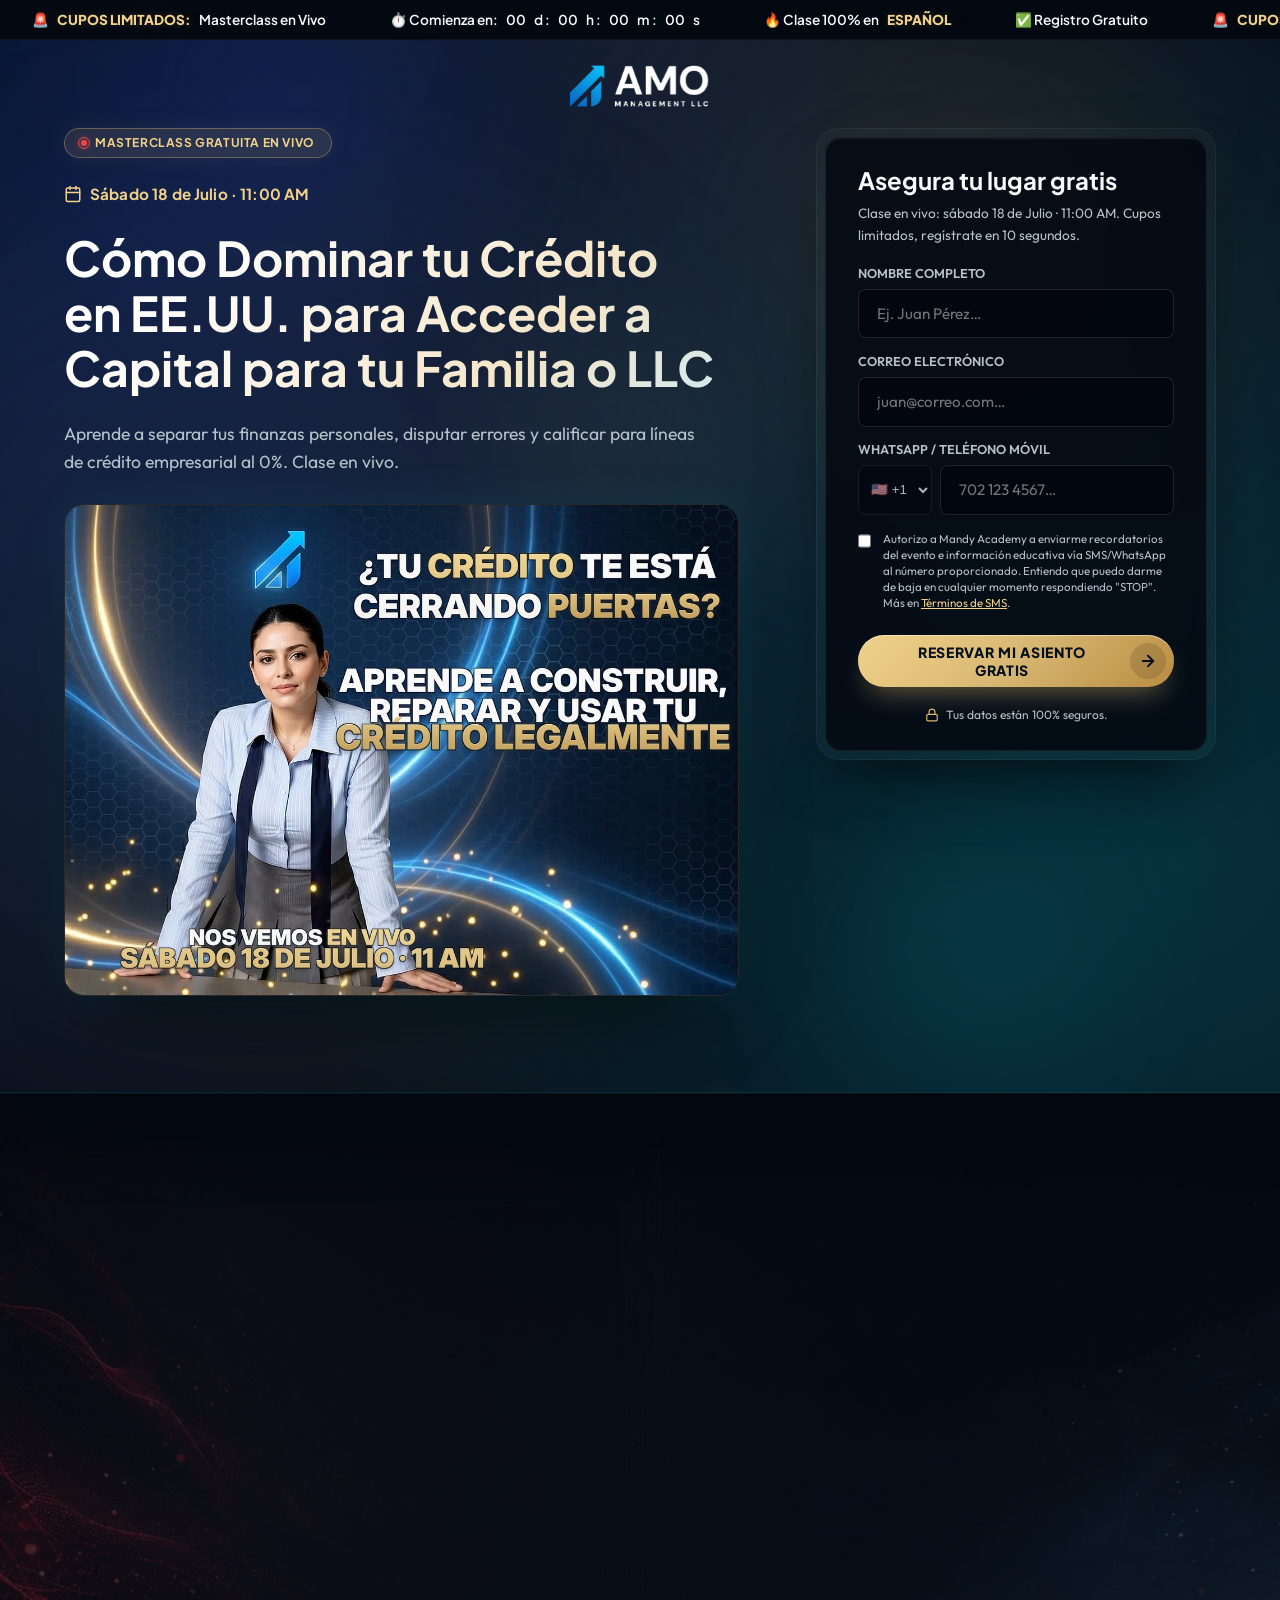
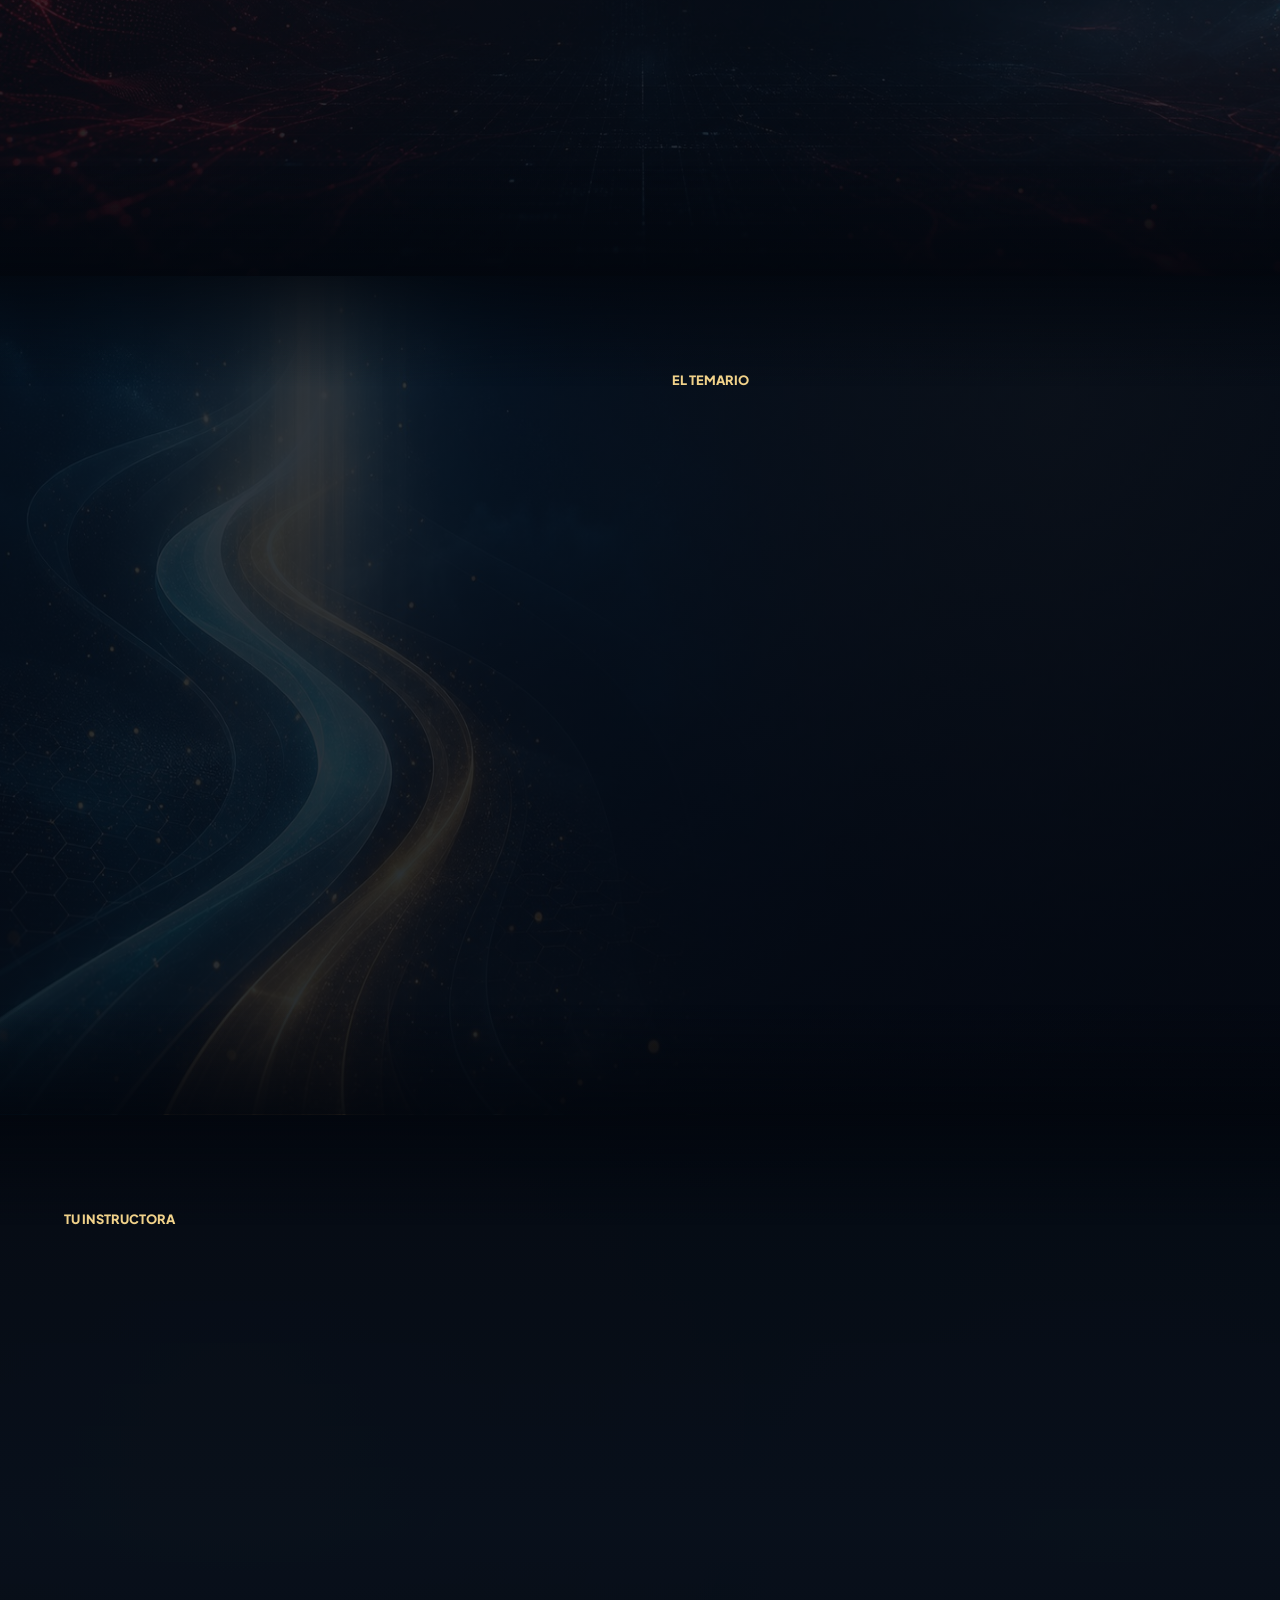
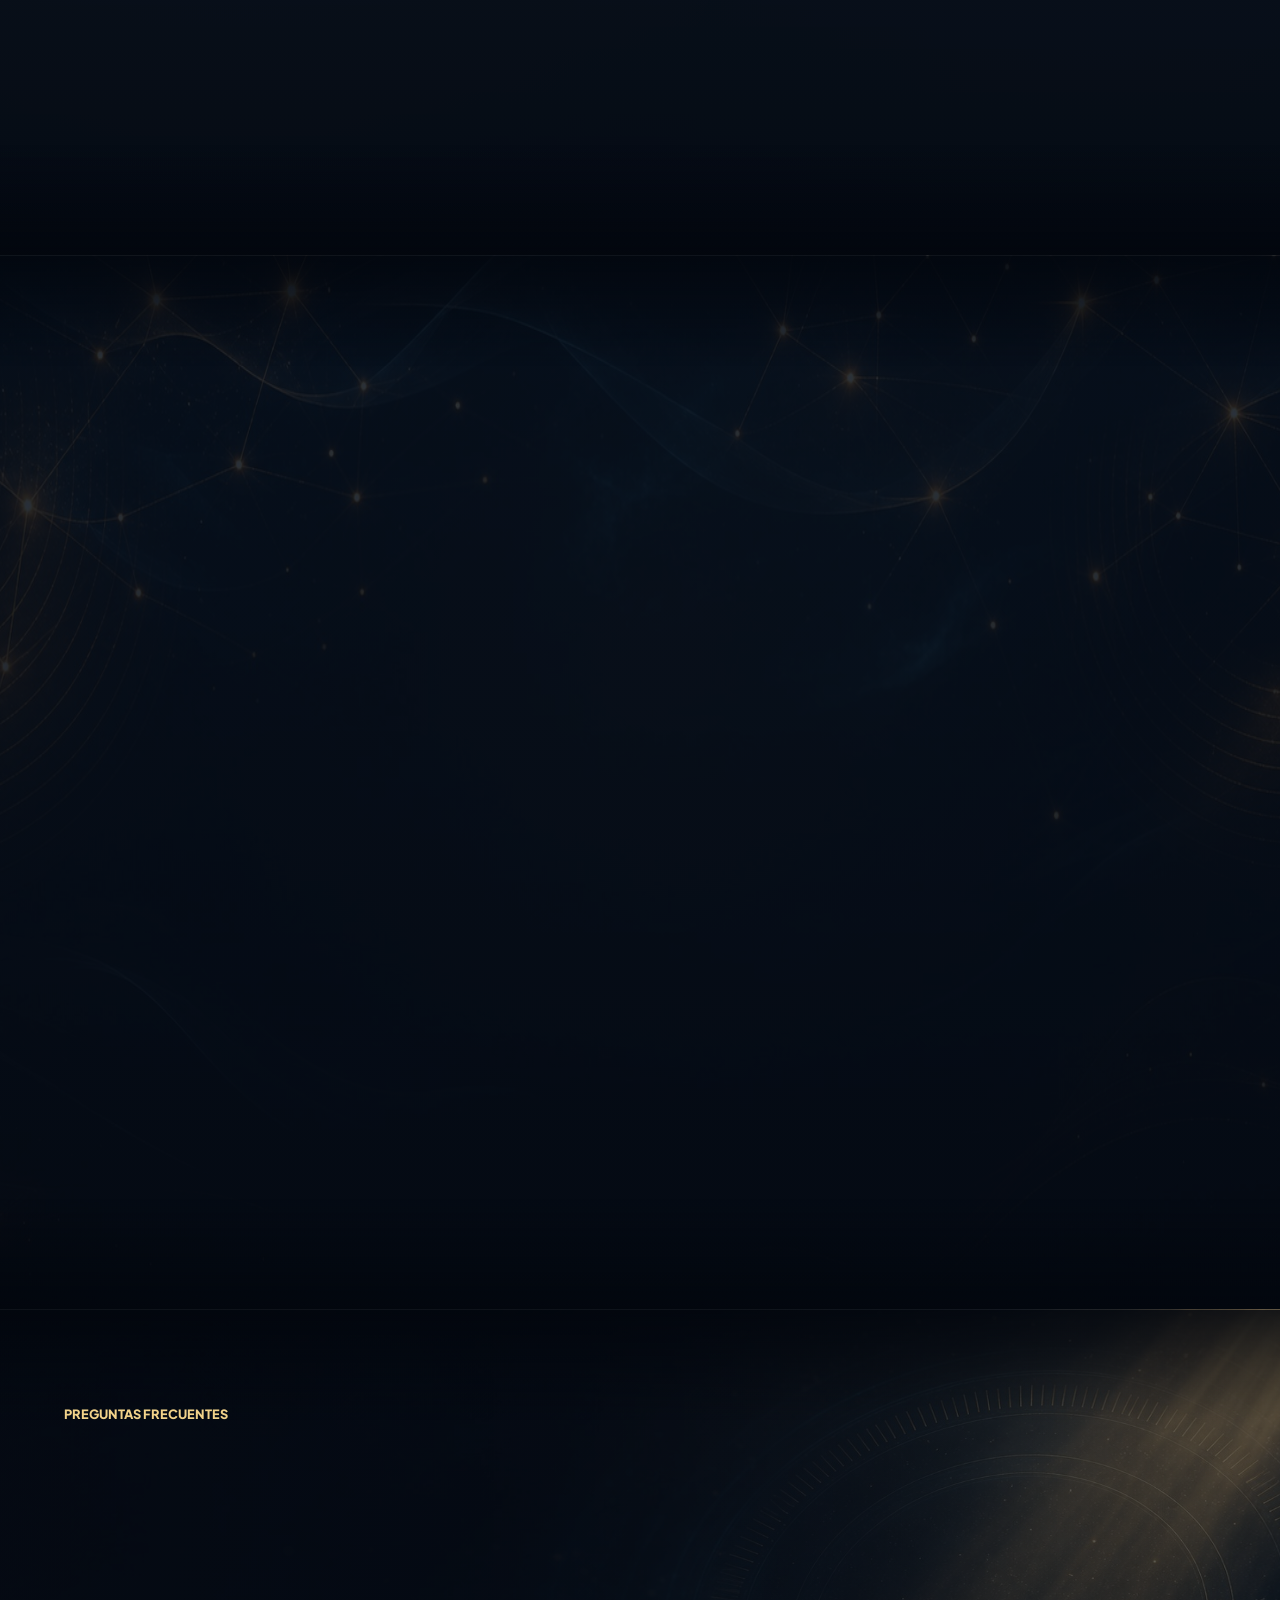
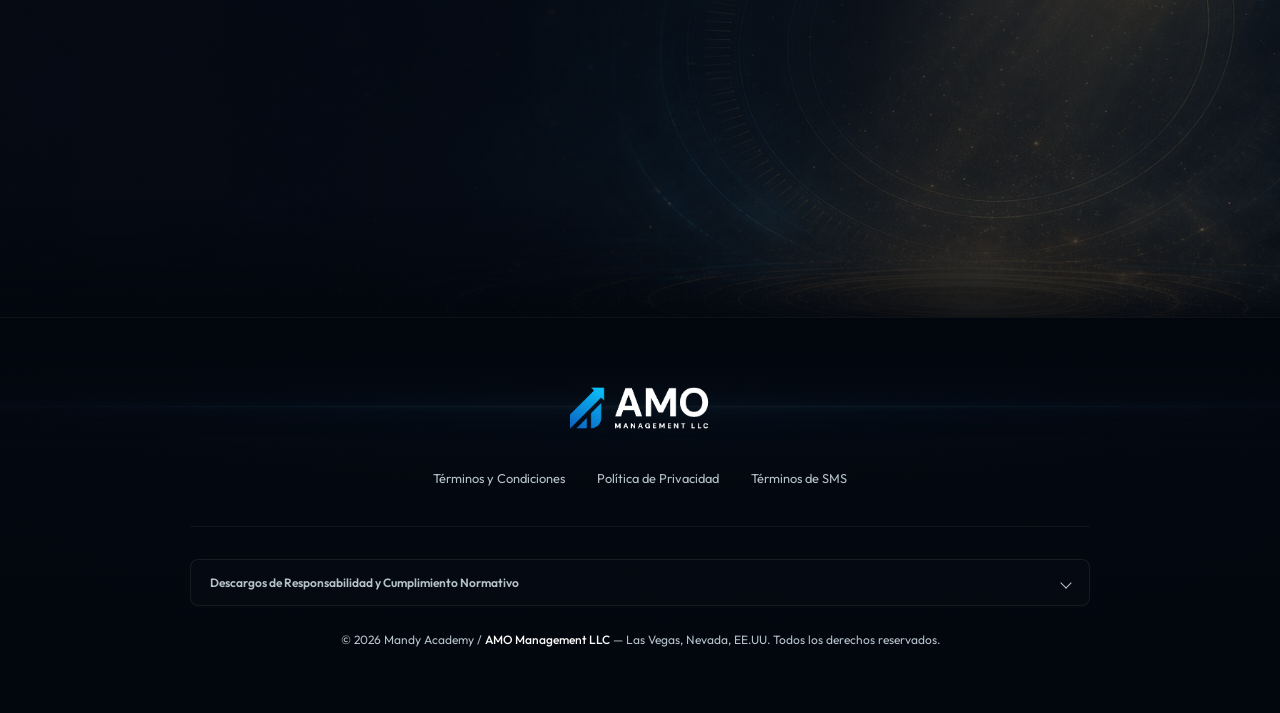
==== commit a70b7064: "feat: agregar videos de la línea de tiempo y actualizar landing page - Se añaden los videos videos/t" ====
--- a/index.html
+++ b/index.html
@@ -79,20 +79,22 @@
           </p>
         </div>
 
-        <!-- Banner del hero (placeholder temporal). Art-direction: vertical en móvil, horizontal en escritorio. -->
+        <!-- Banner del hero: video "Timeline 1" (autoplay silenciado en bucle), integrado entre el H1 y el CTA. -->
         <div class="hero-visual hero-banner">
-          <picture>
-            <source media="(max-width: 1024px)" srcset="banners/hero-mobile.png">
-            <img
-              class="hero-banner-img"
-              src="banners/hero-desktop.png"
-              alt="Masterclass de crédito con Amanda Olmo — Domina tu crédito en EE.UU."
-              width="1672"
-              height="941"
-              loading="eager"
-              fetchpriority="high"
-            >
-          </picture>
+          <video
+            class="hero-banner-video"
+            autoplay
+            muted
+            loop
+            playsinline
+            preload="auto"
+            poster="videos/timeline-1-poster.jpg"
+            aria-label="Banner de la Masterclass de crédito con Amanda Olmo"
+          >
+            <source src="videos/timeline-2.mp4" type="video/mp4" media="(max-width: 1024px)">
+            <source src="videos/timeline-1.mp4" type="video/mp4">
+            <img class="hero-banner-img" src="videos/timeline-1-poster.jpg" alt="Masterclass de crédito con Amanda Olmo — Domina tu crédito en EE.UU.">
+          </video>
         </div>
 
         <!-- Botón de Registro Directo en Móvil (hace scroll al formulario inline de abajo) -->
--- a/css/styles.css
+++ b/css/styles.css
@@ -575,10 +575,13 @@
   box-shadow: 0 34px 72px -34px rgba(0, 0, 0, 0.8), 0 0 46px rgba(0, 240, 255, 0.08);
 }
 
+.hero-banner-video,
 .hero-banner-img {
   display: block;
   width: 100%;
   height: auto;
+  aspect-ratio: 1828 / 1332;
+  object-fit: cover;
 }
 
 .hero-form-card {
@@ -1528,30 +1531,51 @@
     gap: 0;
   }
 
+  /* Primer pantallazo apilado en una sola pantalla: titular (H1) -> video -> botón al fondo */
+  .hero-left {
+    min-height: calc(100dvh - 40px); /* menos la altura del ticker superior */
+    display: flex;
+    flex-direction: column;
+    gap: 1rem;
+    padding: 1.25rem 1.5rem calc(1.25rem + env(safe-area-inset-bottom));
+  }
+
+  .hero-content {
+    display: flex;
+    align-items: center;
+    text-align: center;
+    gap: 0.55rem;
+    max-width: 560px;
+    margin: 0 auto;
+  }
+
+  .hero-title {
+    font-size: 2rem;
+  }
+
   .hero-visual {
     position: relative;
     width: 100%;
-    border: 0;
-    border-radius: 0;
-    box-shadow: none;
+    margin-block: auto; /* centra el video en el espacio libre; el botón descansa al fondo */
+    border: 1px solid rgba(245, 230, 200, 0.14);
+    border-radius: 16px;
+    box-shadow: 0 24px 48px -28px rgba(0, 0, 0, 0.8), 0 0 32px rgba(0, 240, 255, 0.06);
     background: #020711;
   }
 
-  .hero-content {
-    display: none;
+  .hero-banner-video,
+  .hero-banner-img {
+    aspect-ratio: 1080 / 1280; /* Timeline 2: video vertical, ocupa el espacio en vez de dejar hueco */
   }
 
   .mobile-only-cta {
-    position: fixed;
-    left: 0;
-    bottom: 0;
-    z-index: 100;
+    position: static;
     display: flex;
     justify-content: center;
     width: 100%;
     max-width: none;
-    padding: 1.25rem max(1rem, env(safe-area-inset-right)) calc(1.25rem + env(safe-area-inset-bottom)) max(1rem, env(safe-area-inset-left));
-    background: linear-gradient(0deg, rgba(2, 6, 13, 0.92) 0%, rgba(2, 6, 13, 0.58) 62%, transparent 100%);
+    padding: 0;
+    background: none;
   }
 
   .mobile-only-cta .btn-primary {
@@ -1560,7 +1584,7 @@
 
   .hero-right {
     justify-content: center;
-    padding: 3rem 1.5rem calc(7.5rem + env(safe-area-inset-bottom));
+    padding: 3rem 1.5rem calc(3rem + env(safe-area-inset-bottom));
     background:
       radial-gradient(circle at 50% 0%, rgba(0, 240, 255, 0.08), transparent 46%),
       #080f1a;
@@ -1585,9 +1609,27 @@
   }
 }
 
+/* Pantallas móviles bajas (p. ej. iPhone SE): limita el alto del video para que el botón no quede fuera de vista */
+@media (max-width: 1024px) and (max-height: 700px) {
+  .hero-banner-video,
+  .hero-banner-img {
+    max-height: 300px;
+  }
+}
+
 @media (max-width: 768px) {
   html {
     font-size: 15px;
+  }
+
+  /* Hero móvil: titular compacto y sin subtítulo largo para que quepan H1 + video + botón */
+  .hero-title {
+    font-size: 1.7rem;
+    line-height: 1.2;
+  }
+
+  .hero-subtitle {
+    display: none;
   }
 
   .sticky-bar {
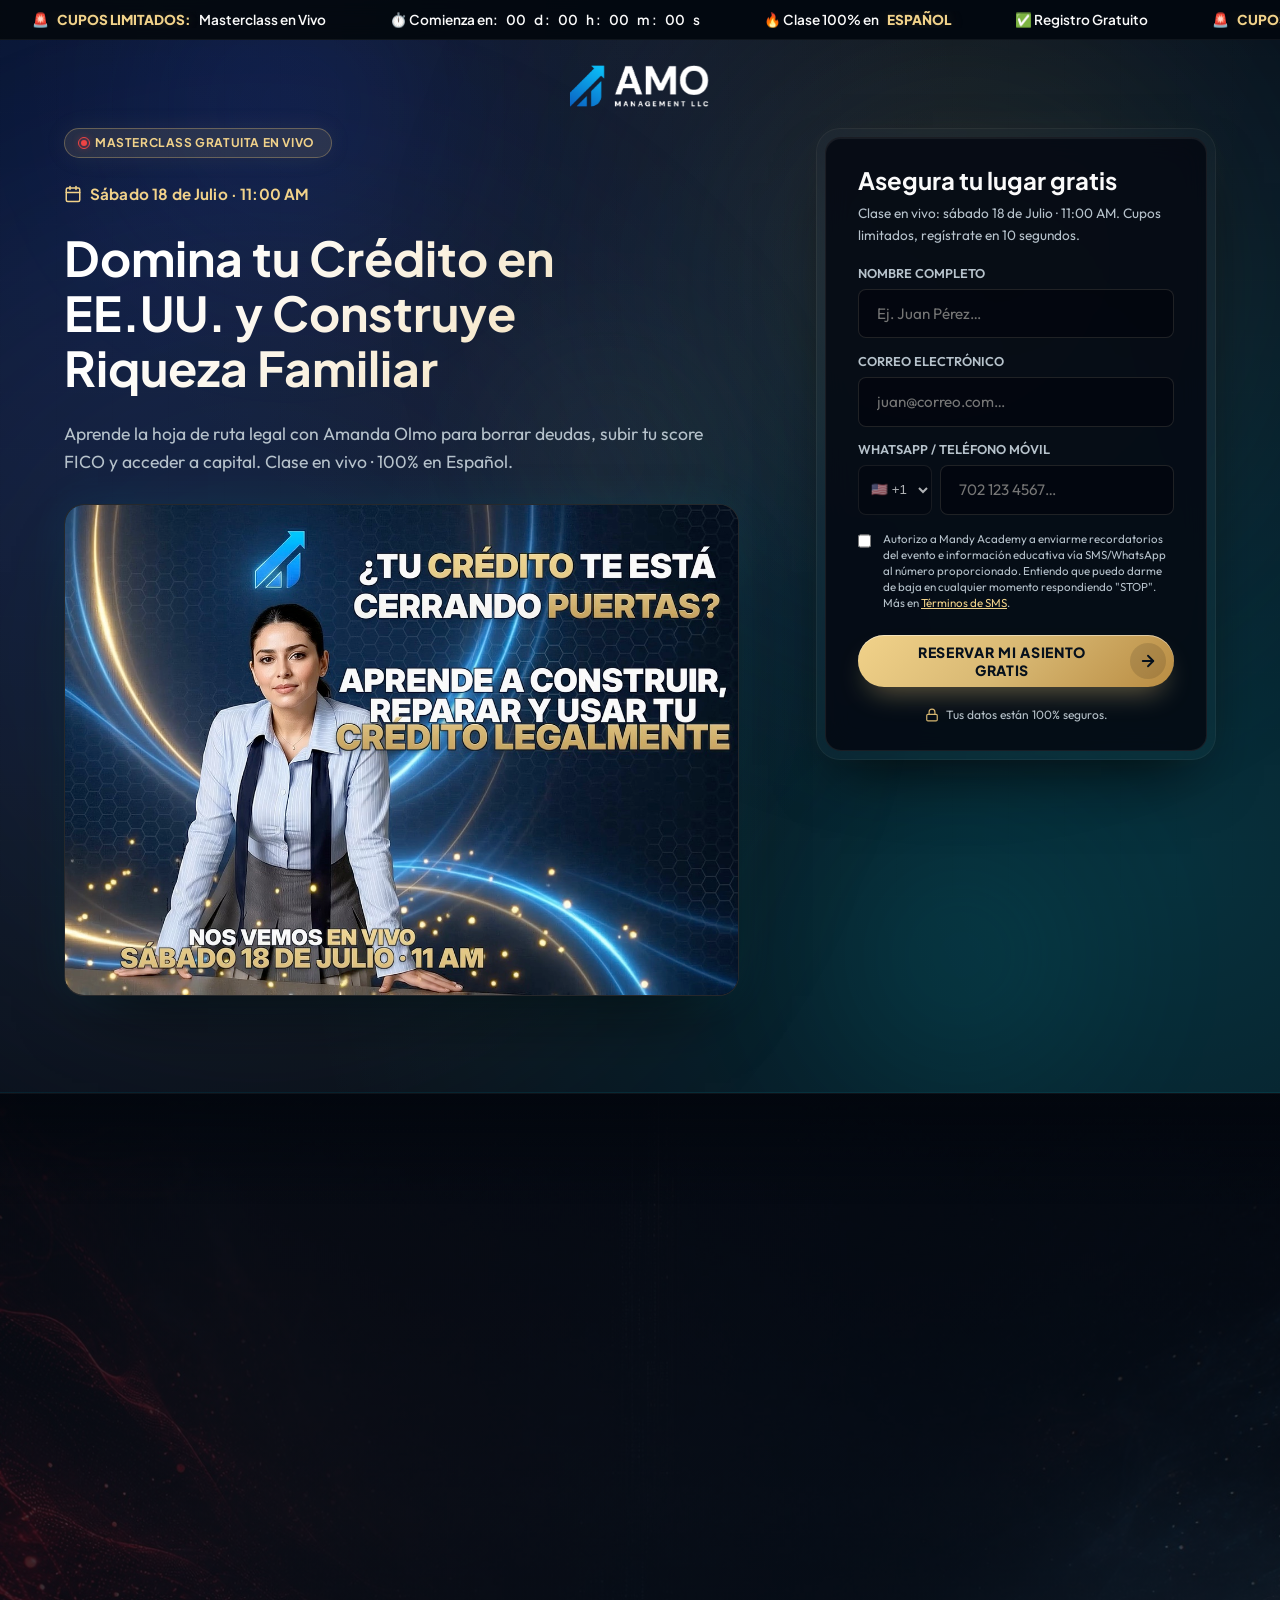
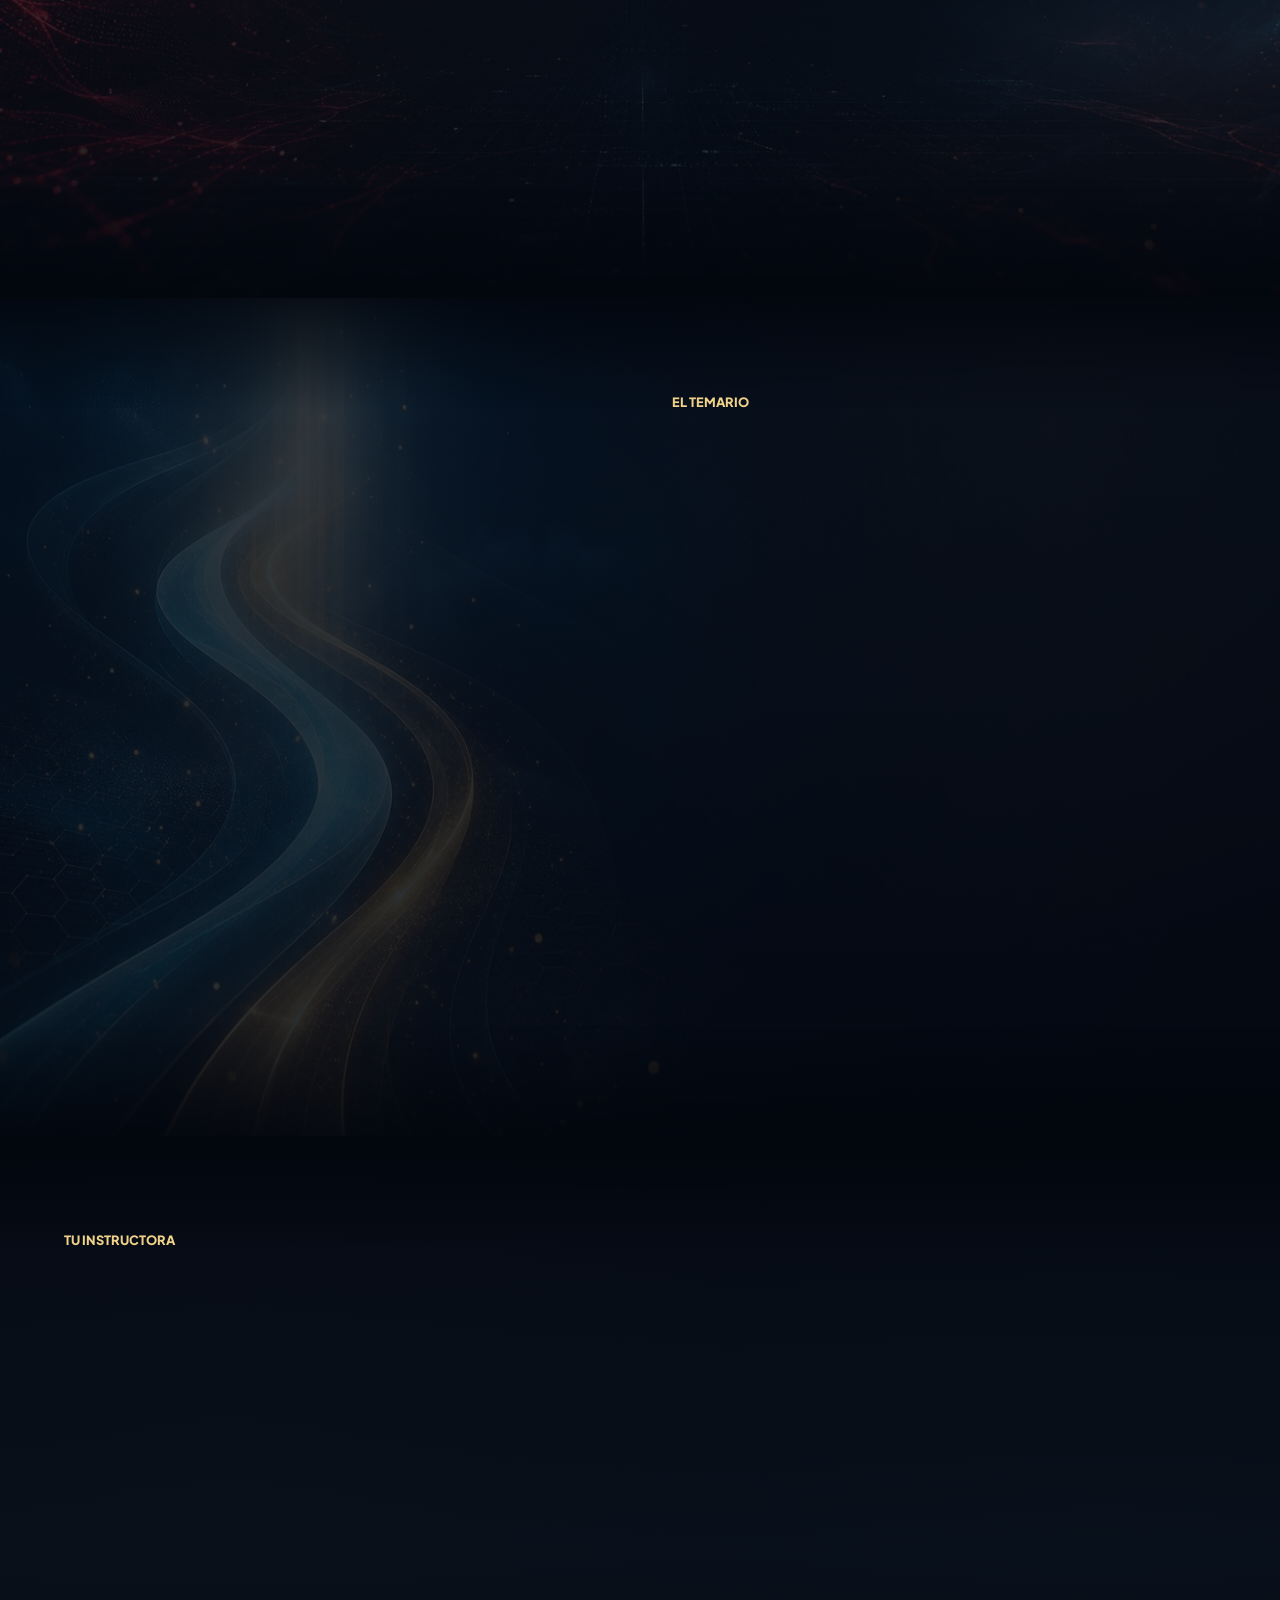
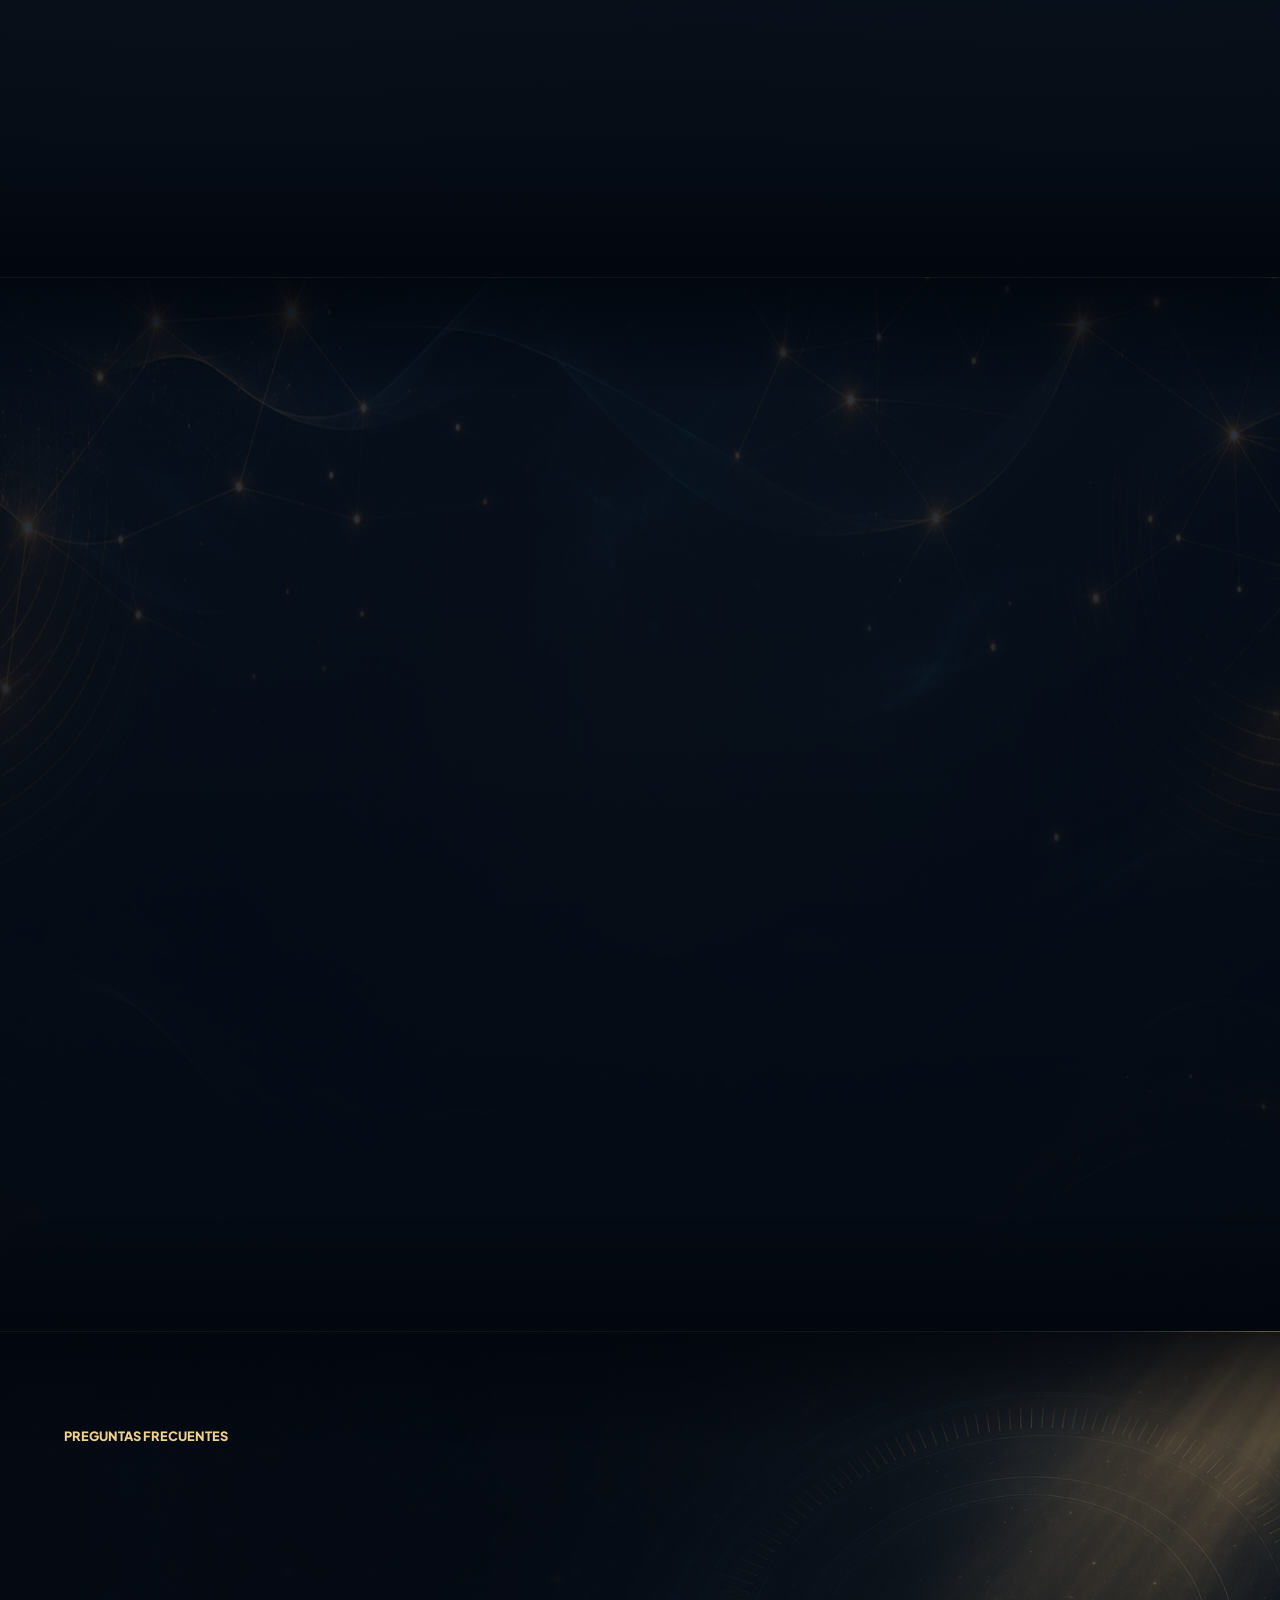
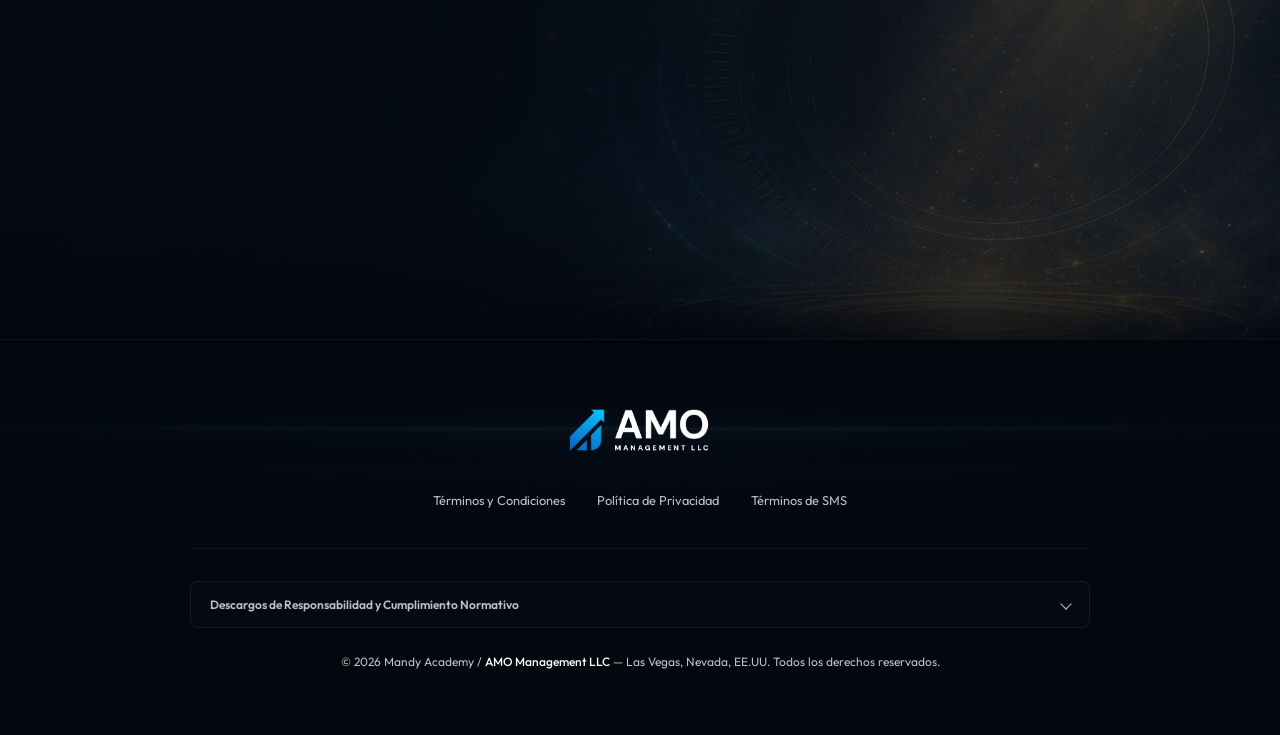
==== commit 3c1fcd60: "feat: agregar favicons y actualizar páginas de la web - Se configuran excepciones en .gitignore para" ====
--- a/index.html
+++ b/index.html
@@ -9,8 +9,12 @@
   <meta name="description" content="Aprende la hoja de ruta paso a paso con Amanda Olmo para borrar colecciones, subir tu score FICO y construir riqueza familiar en EE.UU., incluso con ITIN.">
   <meta name="keywords" content="reparacion de credito, score fico, itin credito, buró de credito, amanda olmo, mandy academy">
   
-  <!-- Favicon placeholder (SVG) -->
-  <link rel="icon" type="image/svg+xml" href="data:image/svg+xml,<svg xmlns=%22http://www.w3.org/2000/svg%22 viewBox=%220 0 100 100%22><text y=%22.9em%22 font-size=%2290%22>🏆</text></svg>">
+  <!-- Favicon: isotipo del logo -->
+  <link rel="icon" type="image/png" sizes="16x16" href="favicon-16.png">
+  <link rel="icon" type="image/png" sizes="32x32" href="favicon-32.png">
+  <link rel="icon" type="image/png" sizes="192x192" href="favicon-192.png">
+  <link rel="icon" type="image/png" sizes="512x512" href="favicon-512.png">
+  <link rel="apple-touch-icon" href="apple-touch-icon.png">
   
   <!-- Preconectar a Google Fonts para Optimizar Rendimiento -->
   <link rel="preconnect" href="https://fonts.googleapis.com">
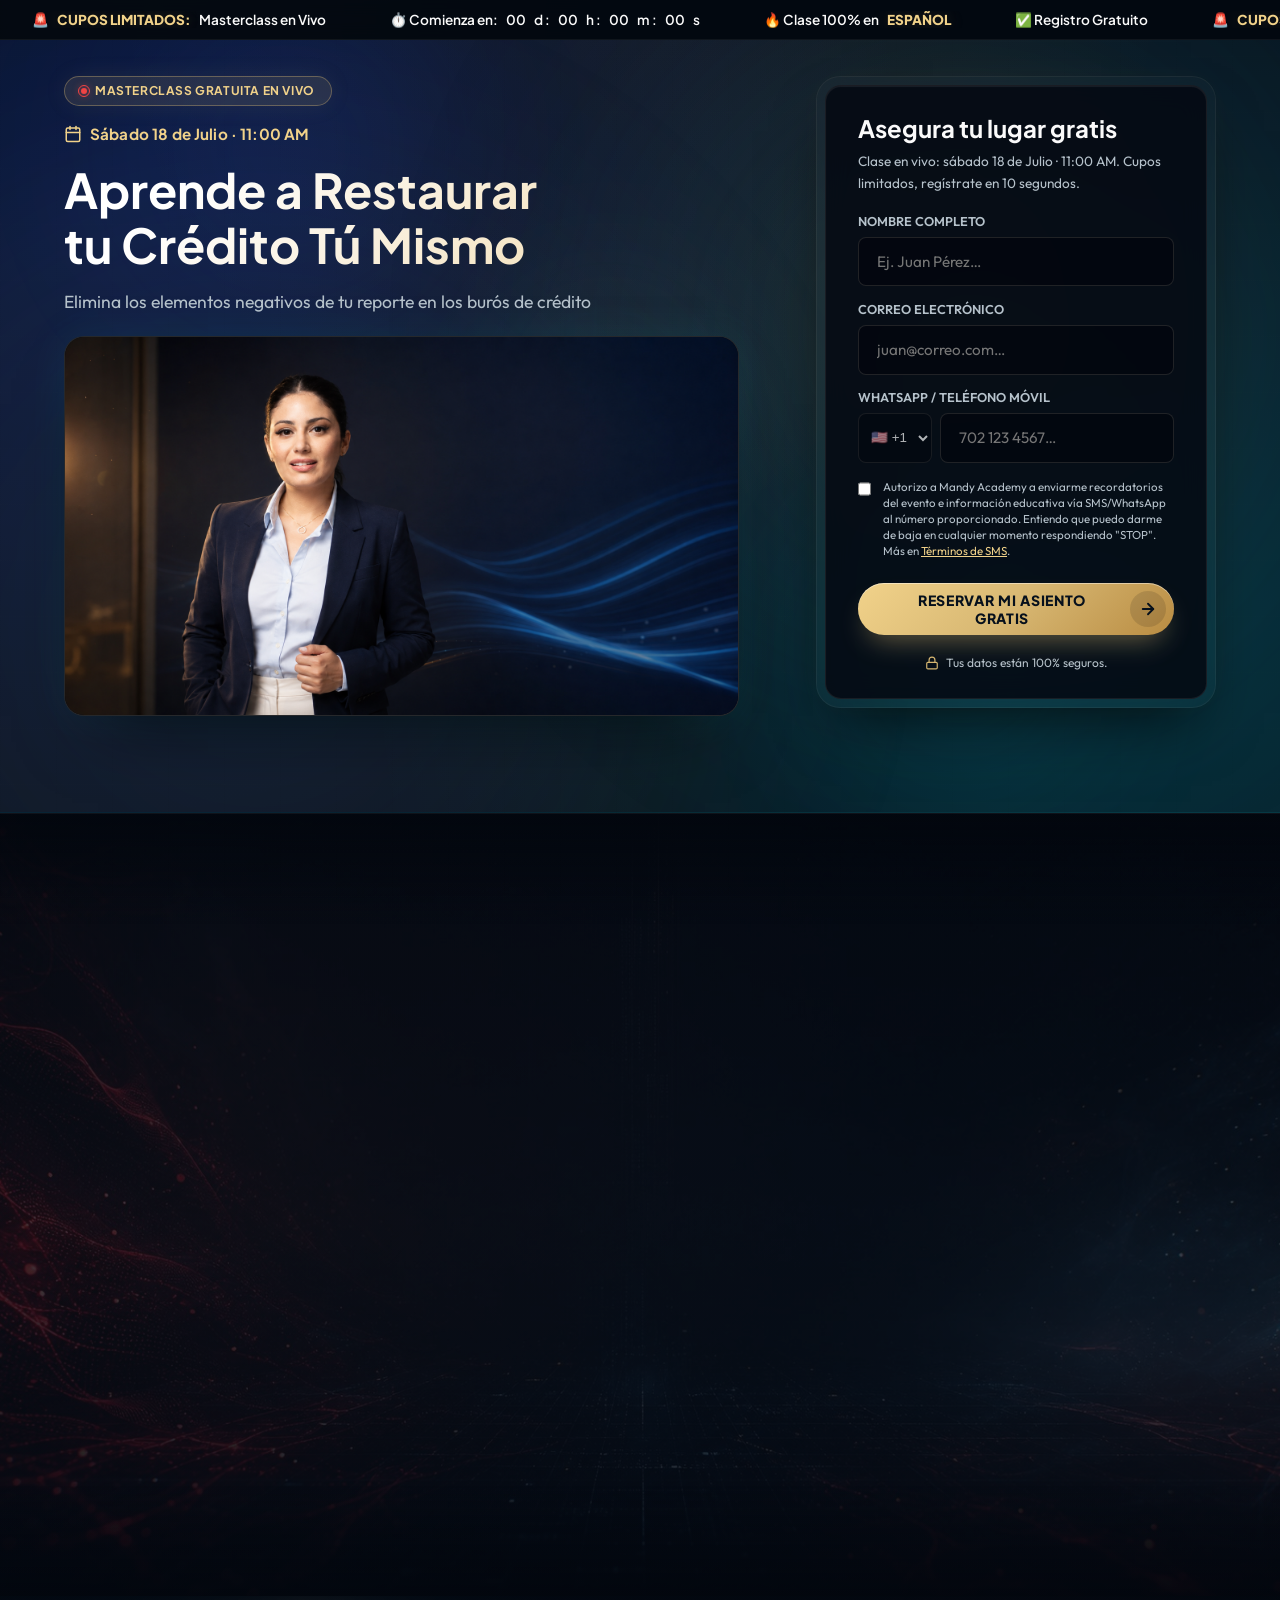
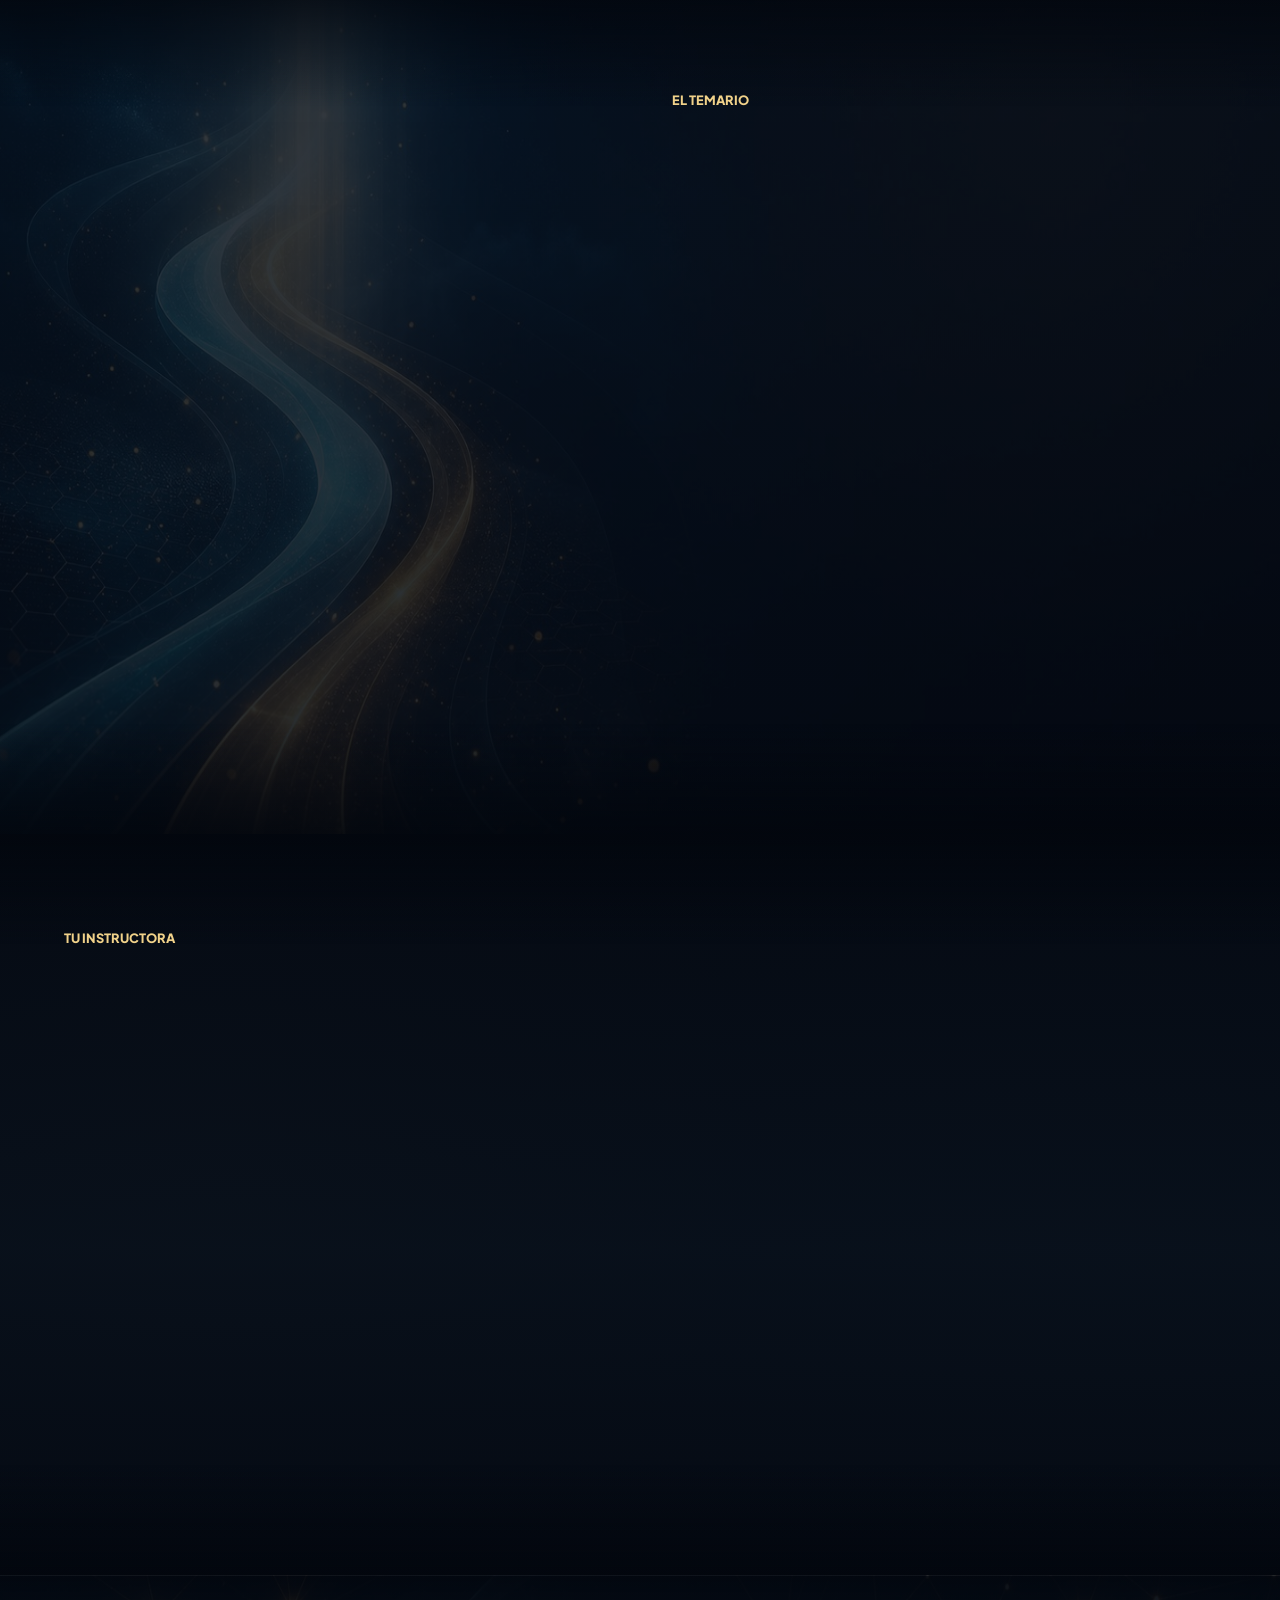
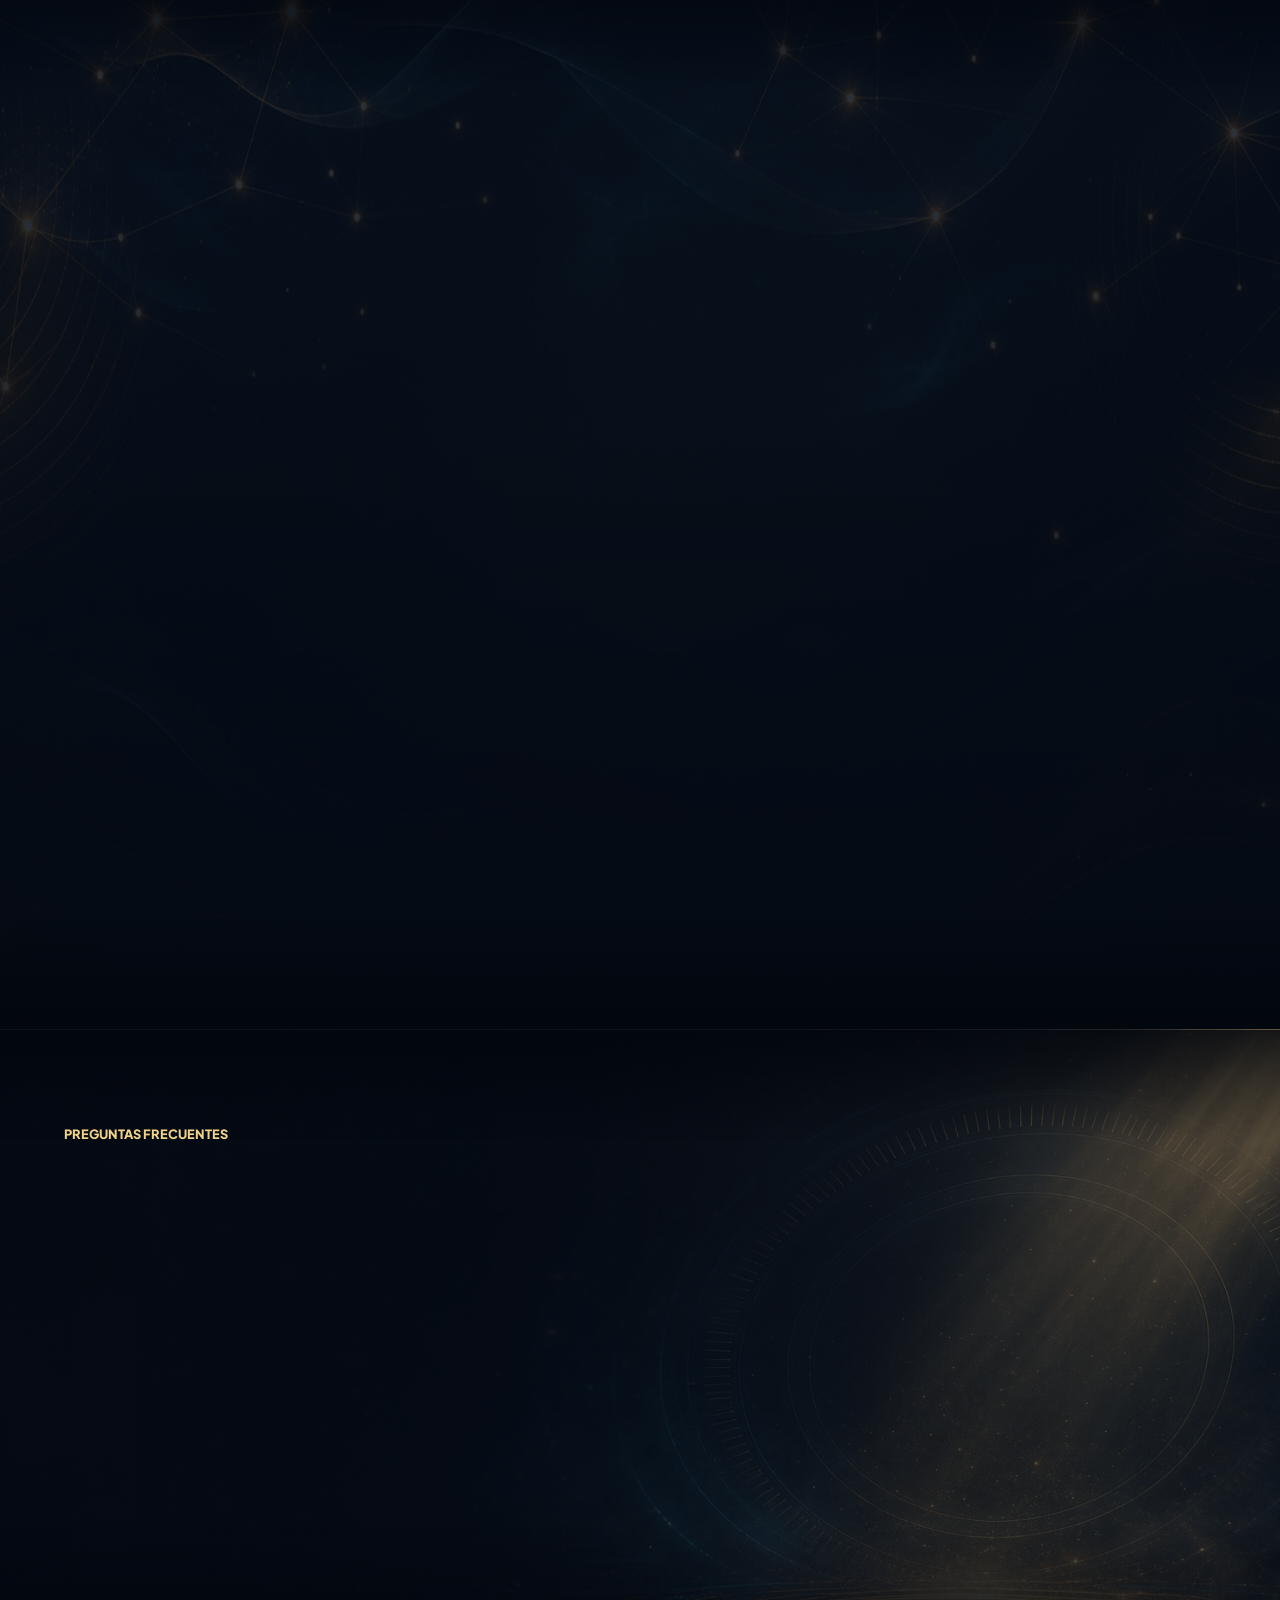
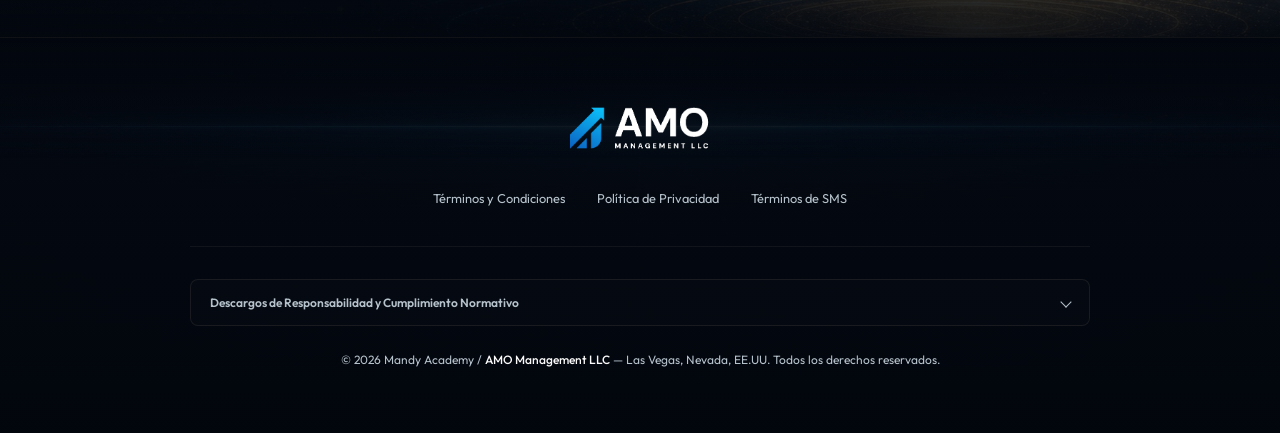
==== commit 669387fd: "Update hero layout and responsive Amanda banner" ====
--- a/index.html
+++ b/index.html
@@ -55,12 +55,6 @@
       <div class="orb orb-gold"></div>
     </div>
 
-    <header class="site-header">
-      <div class="logo-wrapper">
-        <img src="logo.png" alt="Mandy Academy Logo" class="site-logo">
-      </div>
-    </header>
-    
     <div class="container hero-grid">
       <!-- Columna Izquierda: Contenido + Visual -->
       <div class="hero-left">
@@ -77,28 +71,24 @@
             </svg>
             Sábado 18 de Julio · 11:00 AM
           </p>
-          <h1 class="hero-title">Domina tu Crédito en EE.UU. y Construye Riqueza Familiar</h1>
+          <h1 class="hero-title">Aprende a Restaurar tu Crédito Tú Mismo</h1>
           <p class="hero-subtitle">
-            Aprende la hoja de ruta legal con Amanda Olmo para borrar deudas, subir tu score FICO y acceder a capital. Clase en vivo · 100% en Español.
+            Elimina los elementos negativos de tu reporte en los burós de crédito
           </p>
         </div>
 
-        <!-- Banner del hero: video "Timeline 1" (autoplay silenciado en bucle), integrado entre el H1 y el CTA. -->
+        <!-- Banner del hero: imagen responsive con retrato real de Amanda. -->
         <div class="hero-visual hero-banner">
-          <video
-            class="hero-banner-video"
-            autoplay
-            muted
-            loop
-            playsinline
-            preload="auto"
-            poster="videos/timeline-1-poster.jpg"
-            aria-label="Banner de la Masterclass de crédito con Amanda Olmo"
-          >
-            <source src="videos/timeline-2.mp4" type="video/mp4" media="(max-width: 1024px)">
-            <source src="videos/timeline-1.mp4" type="video/mp4">
-            <img class="hero-banner-img" src="videos/timeline-1-poster.jpg" alt="Masterclass de crédito con Amanda Olmo — Domina tu crédito en EE.UU.">
-          </video>
+          <picture>
+            <source srcset="banners/amanda-hero-mobile.png" media="(max-width: 1024px)">
+            <img
+              class="hero-banner-img"
+              src="banners/amanda-hero-desktop.png"
+              alt="Amanda Olmo presentando la masterclass de restauración de crédito"
+              fetchpriority="high"
+              decoding="async"
+            >
+          </picture>
         </div>
 
         <!-- Botón de Registro Directo en Móvil (hace scroll al formulario inline de abajo) -->
--- a/css/styles.css
+++ b/css/styles.css
@@ -290,17 +290,7 @@
   transform: translateY(1px) scale(0.99);
 }
 
-/* 9. Header Sección */
-.site-header {
-  padding: 1.25rem 0;
-  display: flex;
-  justify-content: center;
-  align-items: center;
-  position: relative;
-  z-index: 50;
-  background: transparent;
-}
-
+/* 9. Logo */
 .logo-wrapper {
   display: flex;
   align-items: center;
@@ -317,7 +307,7 @@
 /* 10. Hero Section */
 .hero-section {
   position: relative;
-  padding: 0 0 6rem;
+  padding: clamp(2rem, 4vh, 3.25rem) 0 6rem;
   background-color: #080F1A;
   background-image: 
     radial-gradient(circle at 20% 30%, rgba(31, 81, 255, 0.18) 0%, transparent 50%),
@@ -442,7 +432,7 @@
 .hero-left {
   display: flex;
   flex-direction: column;
-  gap: 1.75rem;
+  gap: clamp(1.15rem, 2.2vh, 1.5rem);
 }
 
 .hero-right {
@@ -463,7 +453,7 @@
 .hero-content {
   display: flex;
   flex-direction: column;
-  gap: 1.5rem;
+  gap: 1rem;
   max-width: 650px;
 }
 
@@ -567,6 +557,7 @@
 .hero-visual {
   position: relative;
   width: 100%;
+  aspect-ratio: 16 / 9;
   overflow: hidden;
   isolation: isolate;
   border-radius: 20px;
@@ -575,12 +566,17 @@
   box-shadow: 0 34px 72px -34px rgba(0, 0, 0, 0.8), 0 0 46px rgba(0, 240, 255, 0.08);
 }
 
+.hero-banner picture {
+  display: block;
+  width: 100%;
+  height: 100%;
+}
+
 .hero-banner-video,
 .hero-banner-img {
   display: block;
   width: 100%;
-  height: auto;
-  aspect-ratio: 1828 / 1332;
+  height: 100%;
   object-fit: cover;
 }
 
@@ -1519,10 +1515,6 @@
     overflow: hidden;
   }
 
-  .site-header {
-    display: none;
-  }
-
   .hero-grid {
     width: 100%;
     max-width: none;
@@ -1556,16 +1548,12 @@
   .hero-visual {
     position: relative;
     width: 100%;
+    aspect-ratio: 1080 / 1280;
     margin-block: auto; /* centra el video en el espacio libre; el botón descansa al fondo */
     border: 1px solid rgba(245, 230, 200, 0.14);
     border-radius: 16px;
     box-shadow: 0 24px 48px -28px rgba(0, 0, 0, 0.8), 0 0 32px rgba(0, 240, 255, 0.06);
     background: #020711;
-  }
-
-  .hero-banner-video,
-  .hero-banner-img {
-    aspect-ratio: 1080 / 1280; /* Timeline 2: video vertical, ocupa el espacio en vez de dejar hueco */
   }
 
   .mobile-only-cta {
@@ -1611,8 +1599,7 @@
 
 /* Pantallas móviles bajas (p. ej. iPhone SE): limita el alto del video para que el botón no quede fuera de vista */
 @media (max-width: 1024px) and (max-height: 700px) {
-  .hero-banner-video,
-  .hero-banner-img {
+  .hero-visual {
     max-height: 300px;
   }
 }
@@ -1622,14 +1609,18 @@
     font-size: 15px;
   }
 
-  /* Hero móvil: titular compacto y sin subtítulo largo para que quepan H1 + video + botón */
+  /* Hero móvil: titular y subtítulo compactos para que quepan H1 + video + botón */
   .hero-title {
     font-size: 1.7rem;
     line-height: 1.2;
   }
 
   .hero-subtitle {
-    display: none;
+    display: block;
+    max-width: 32rem;
+    font-size: 0.95rem;
+    line-height: 1.35;
+    color: var(--color-text-soft);
   }
 
   .sticky-bar {
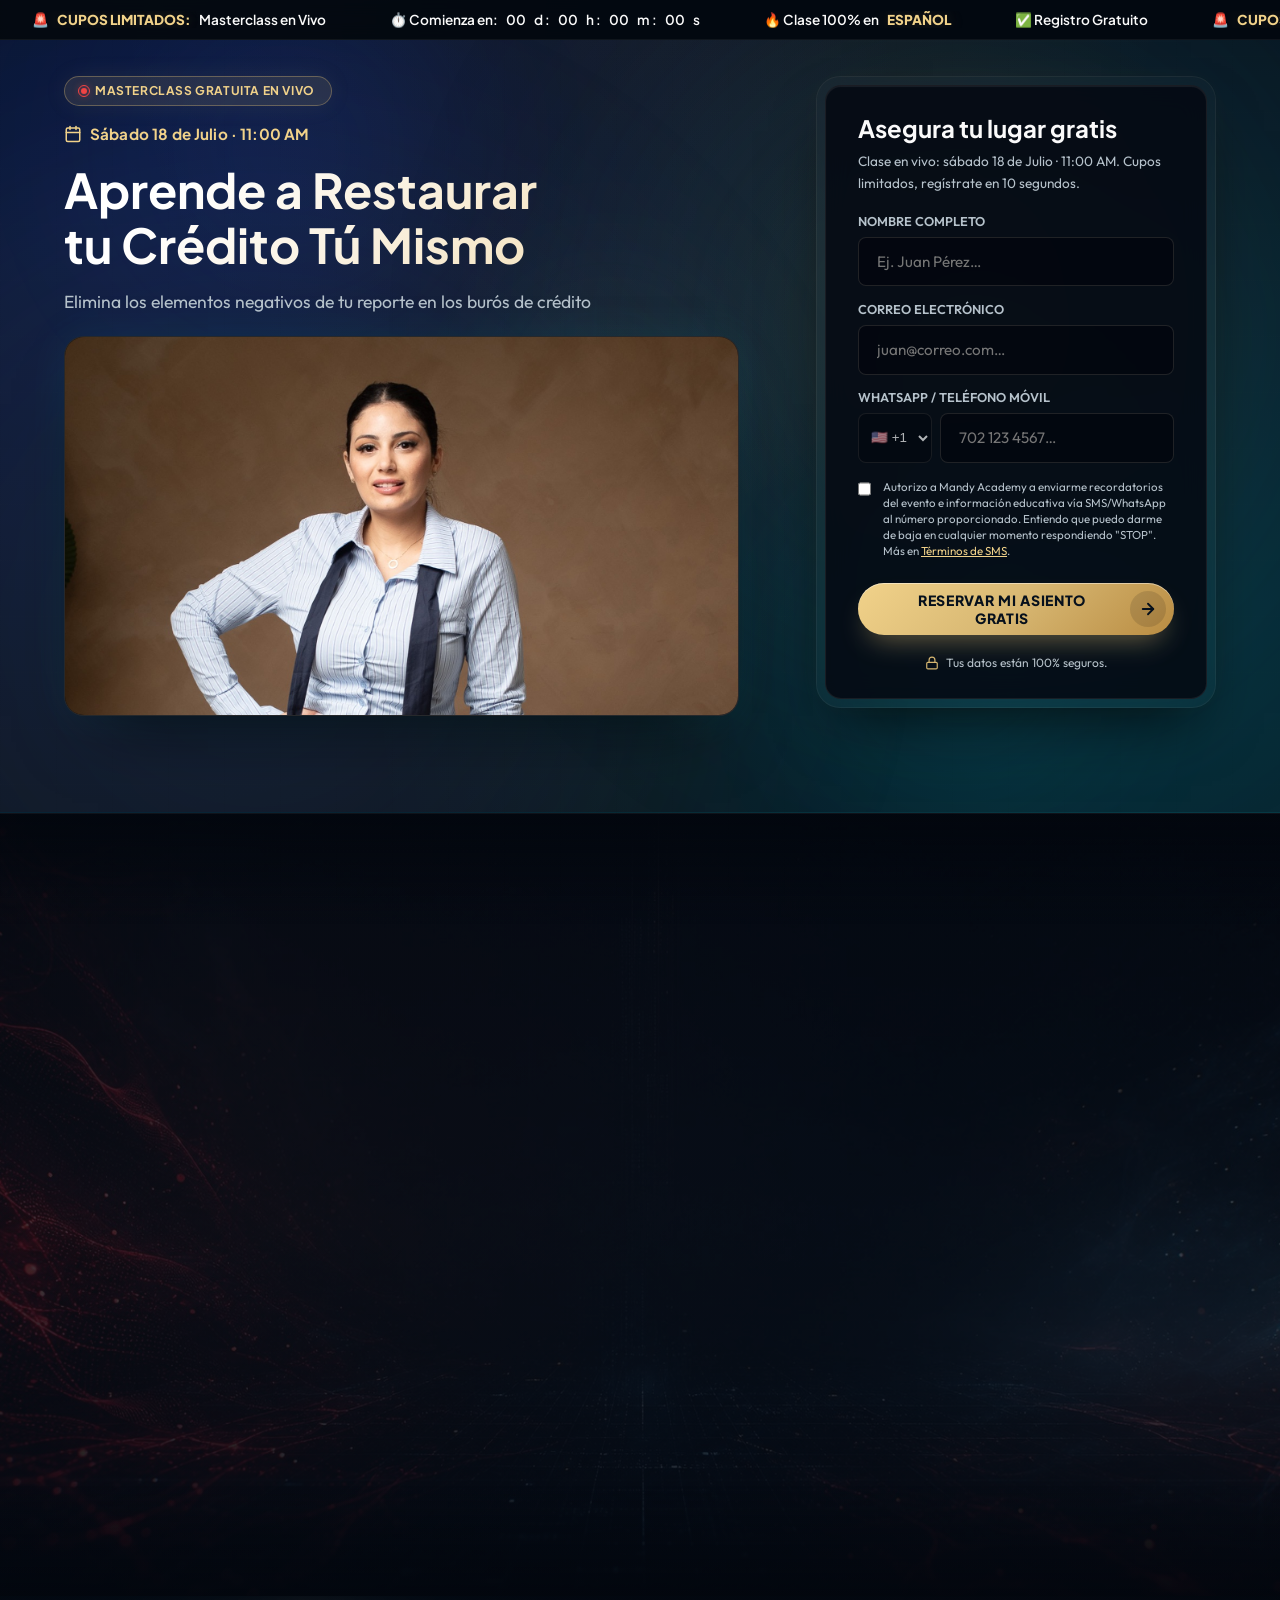
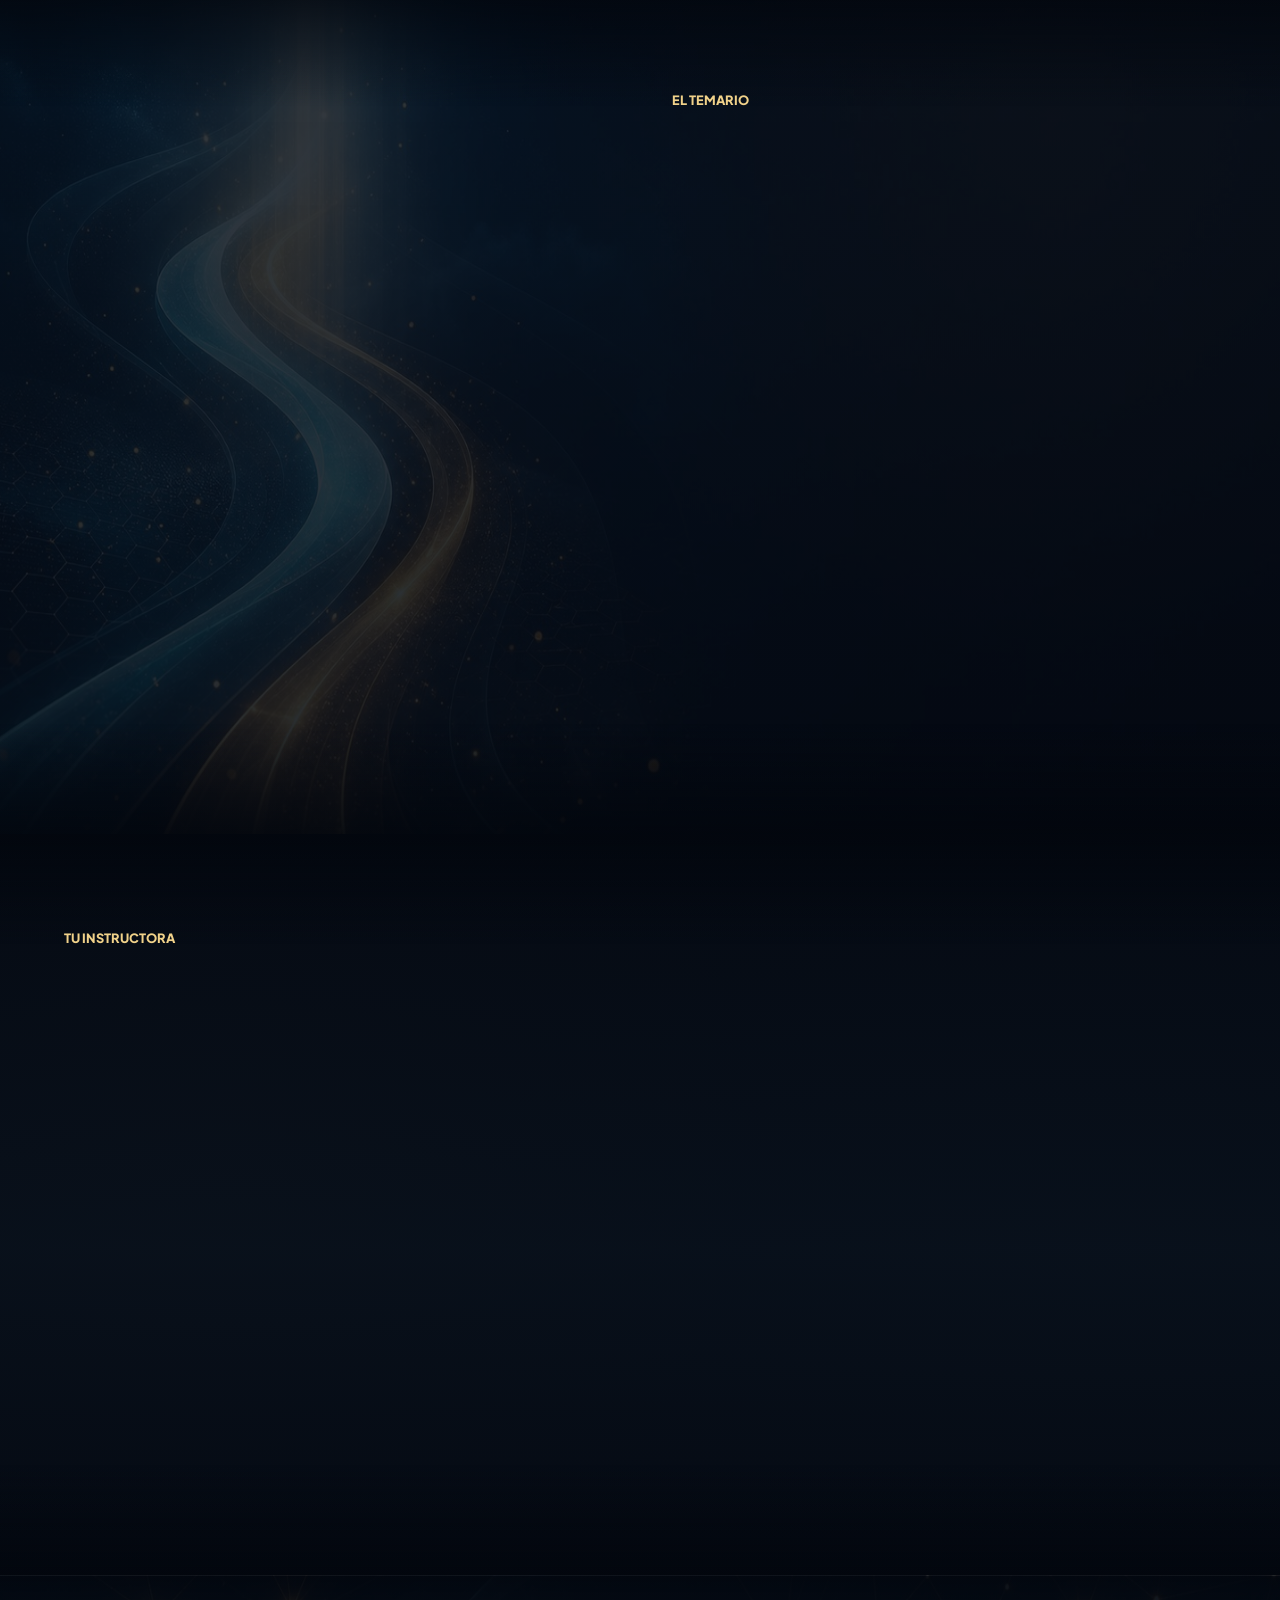
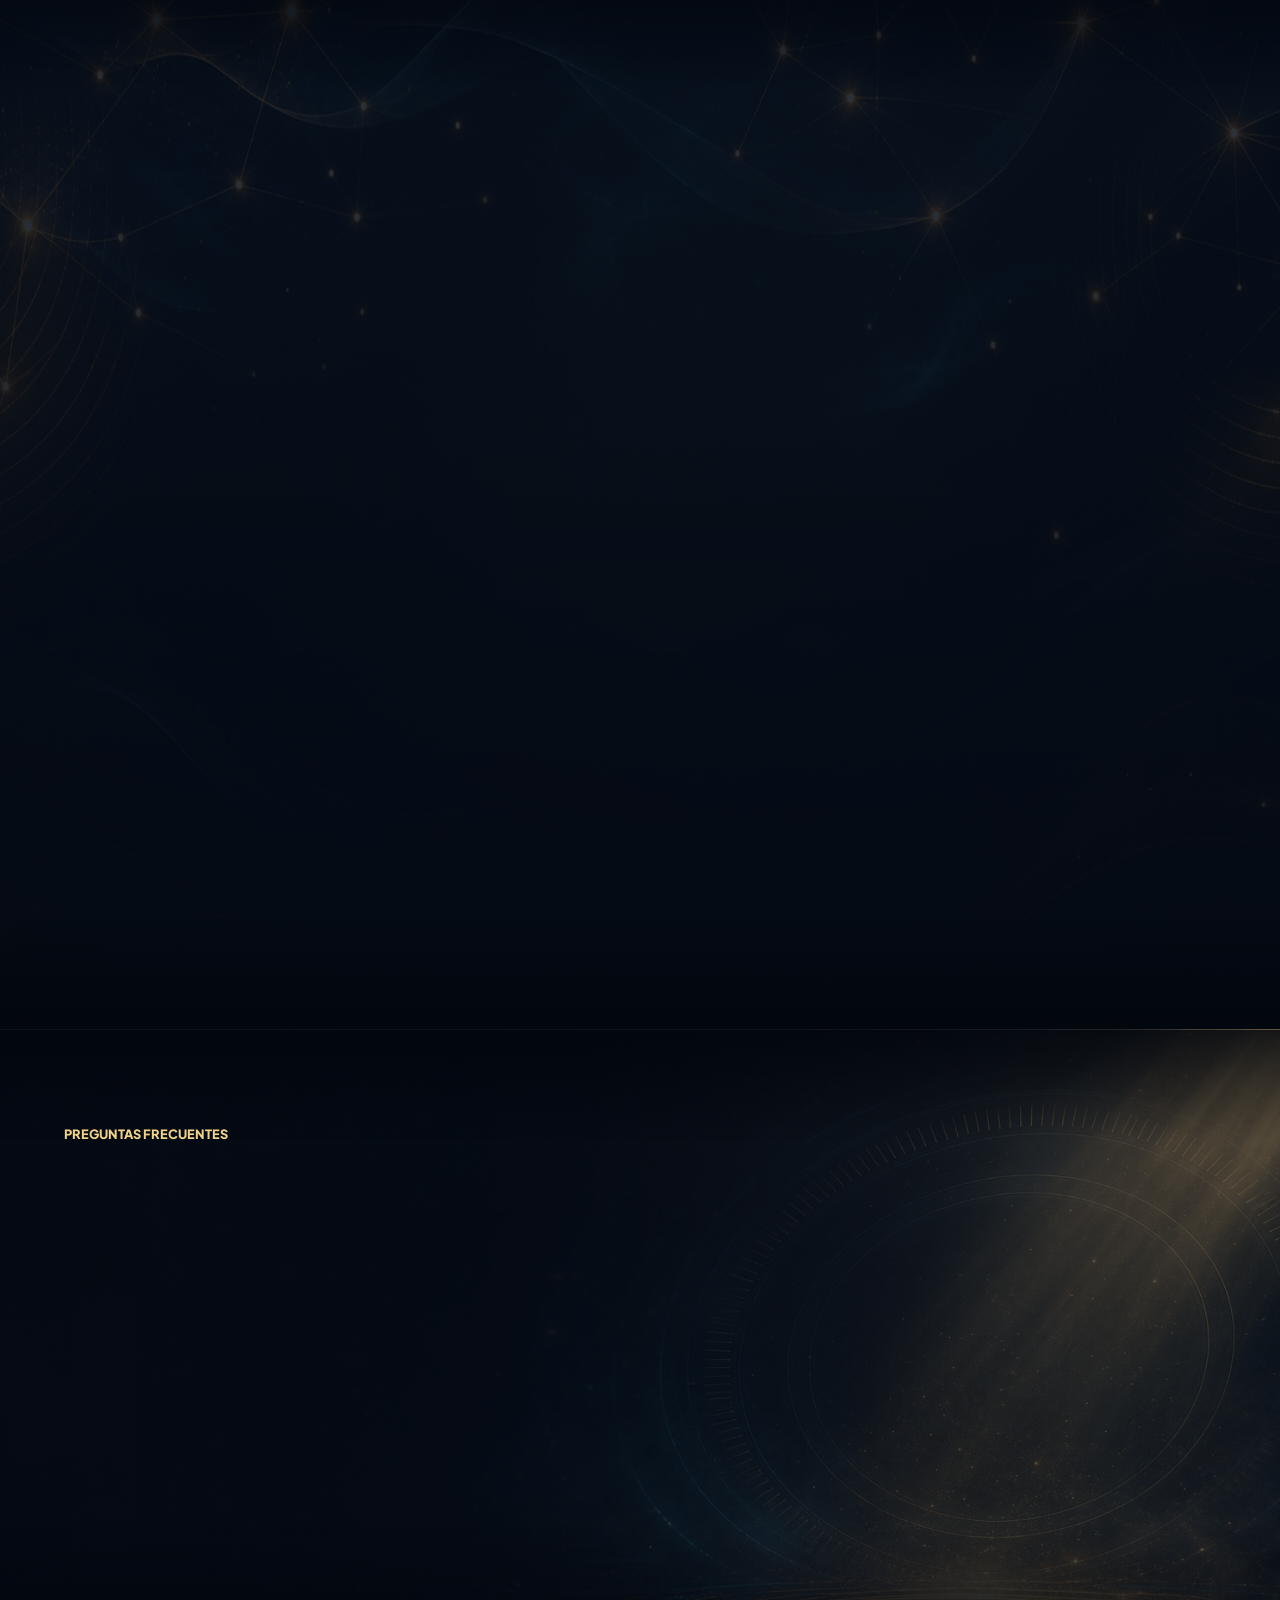
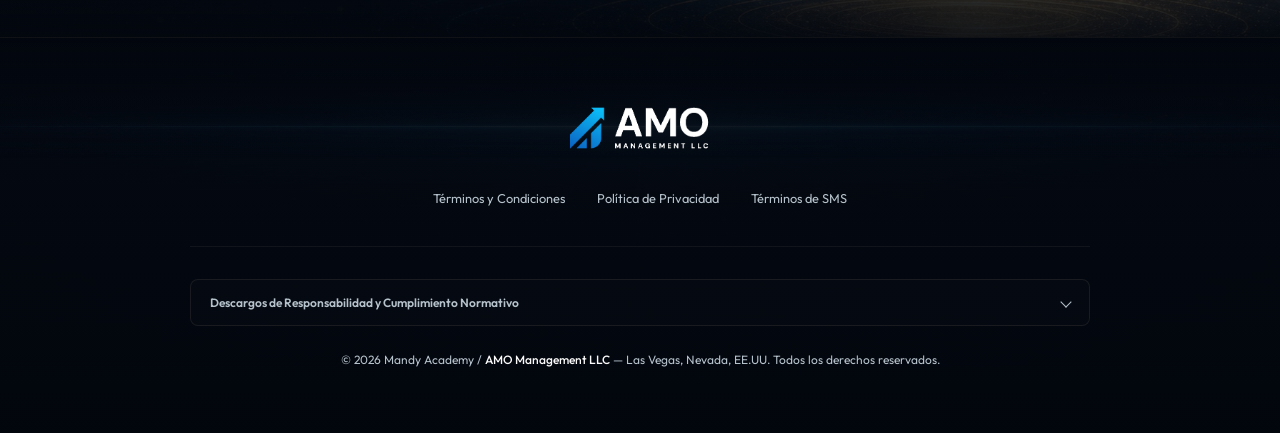
==== commit 30997b1c: "Add CEO imagery and mobile hero countdown" ====
--- a/index.html
+++ b/index.html
@@ -71,6 +71,27 @@
             </svg>
             Sábado 18 de Julio · 11:00 AM
           </p>
+          <div class="hero-countdown" aria-label="Cuenta regresiva para la masterclass">
+            <span class="hero-countdown-label">La clase empieza en</span>
+            <div class="countdown-timer hero-countdown-timer">
+              <div class="timer-block">
+                <span class="timer-num timer-days">00</span>
+                <span class="timer-label">Días</span>
+              </div>
+              <div class="timer-block">
+                <span class="timer-num timer-hours">00</span>
+                <span class="timer-label">Horas</span>
+              </div>
+              <div class="timer-block">
+                <span class="timer-num timer-minutes">00</span>
+                <span class="timer-label">Mins</span>
+              </div>
+              <div class="timer-block">
+                <span class="timer-num timer-seconds">00</span>
+                <span class="timer-label">Segs</span>
+              </div>
+            </div>
+          </div>
           <h1 class="hero-title">Aprende a Restaurar tu Crédito Tú Mismo</h1>
           <p class="hero-subtitle">
             Elimina los elementos negativos de tu reporte en los burós de crédito
@@ -80,10 +101,10 @@
         <!-- Banner del hero: imagen responsive con retrato real de Amanda. -->
         <div class="hero-visual hero-banner">
           <picture>
-            <source srcset="banners/amanda-hero-mobile.png" media="(max-width: 1024px)">
+            <source srcset="banners/amanda-header-mobile.png" media="(max-width: 1024px)">
             <img
               class="hero-banner-img"
-              src="banners/amanda-hero-desktop.png"
+              src="banners/amanda-header-desktop.png"
               alt="Amanda Olmo presentando la masterclass de restauración de crédito"
               fetchpriority="high"
               decoding="async"
@@ -218,7 +239,10 @@
     <div class="container discover-grid">
       <!-- Columna Izquierda: Visual e Impacto -->
       <div class="discover-visual" data-reveal>
-        <img src="fotos-amanda-ia/amanda_masterclass_discovery.webp" alt="Amanda Olmo preparando la clase de crédito" class="discover-visual-img" loading="lazy" decoding="async" width="1536" height="1024">
+        <picture>
+          <source srcset="banners/amanda-discovery-mobile.png" media="(max-width: 768px)">
+          <img src="banners/amanda-discovery-desktop.png" alt="Amanda Olmo preparando la clase de crédito" class="discover-visual-img" loading="lazy" decoding="async" width="1536" height="1280">
+        </picture>
         
         <!-- Dial score circular flotante -->
         <div class="discover-floating-dial animate-float">
@@ -312,7 +336,10 @@
       
       <!-- Columna Derecha: Foto CEO de Amanda -->
       <div class="bio-visual" data-reveal>
-        <img src="fotos-amanda-ia/amanda_authority_warm_navy.webp" alt="Amanda Olmo CEO" class="bio-img" loading="lazy" decoding="async" width="1774" height="887">
+        <picture>
+          <source srcset="banners/amanda-professional-mobile.png" media="(max-width: 768px)">
+          <img src="banners/amanda-professional-desktop.png" alt="Amanda Olmo CEO" class="bio-img" loading="lazy" decoding="async" width="1672" height="941">
+        </picture>
       </div>
     </div>
   </section>
--- a/css/styles.css
+++ b/css/styles.css
@@ -473,6 +473,10 @@
   height: 18px;
 }
 
+.hero-countdown {
+  display: none;
+}
+
 .badge-wrapper {
   display: inline-flex;
 }
@@ -826,6 +830,12 @@
   pointer-events: none;
 }
 
+.discover-visual picture {
+  display: block;
+  width: 100%;
+  height: 100%;
+}
+
 .discover-visual-img {
   width: 100%;
   height: 100%;
@@ -919,6 +929,12 @@
   overflow: hidden;
   border: 1px solid rgba(245, 230, 200, 0.12);
   box-shadow: 0 24px 54px -26px rgba(0, 0, 0, 0.7), 0 0 34px rgba(216, 184, 115, 0.07);
+}
+
+.bio-visual picture {
+  display: block;
+  width: 100%;
+  height: 100%;
 }
 
 .bio-img {
@@ -1536,9 +1552,54 @@
     display: flex;
     align-items: center;
     text-align: center;
-    gap: 0.55rem;
+    gap: 0.65rem;
     max-width: 560px;
     margin: 0 auto;
+  }
+
+  .hero-countdown {
+    display: flex;
+    flex-direction: column;
+    align-items: center;
+    gap: 0.45rem;
+    width: min(100%, 360px);
+    padding: 0.65rem 0.75rem 0.55rem;
+    border: 1px solid rgba(216, 184, 115, 0.24);
+    border-radius: 8px;
+    background: rgba(2, 6, 13, 0.42);
+    box-shadow: 0 16px 32px -24px rgba(0, 0, 0, 0.75), 0 0 22px rgba(216, 184, 115, 0.06);
+  }
+
+  .hero-countdown-label {
+    color: var(--color-champagne);
+    font-family: var(--font-headings);
+    font-size: 0.75rem;
+    font-weight: 800;
+    text-transform: uppercase;
+    letter-spacing: 0;
+  }
+
+  .hero-countdown-timer {
+    gap: 0.4rem;
+    width: 100%;
+    margin: 0;
+  }
+
+  .hero-countdown .timer-block {
+    min-width: 0;
+    flex: 1;
+  }
+
+  .hero-countdown .timer-num {
+    width: 100%;
+    height: 38px;
+    font-size: 1.2rem;
+    border-radius: 8px;
+  }
+
+  .hero-countdown .timer-label {
+    margin-top: 0.3rem;
+    font-size: 0.58rem;
   }
 
   .hero-title {
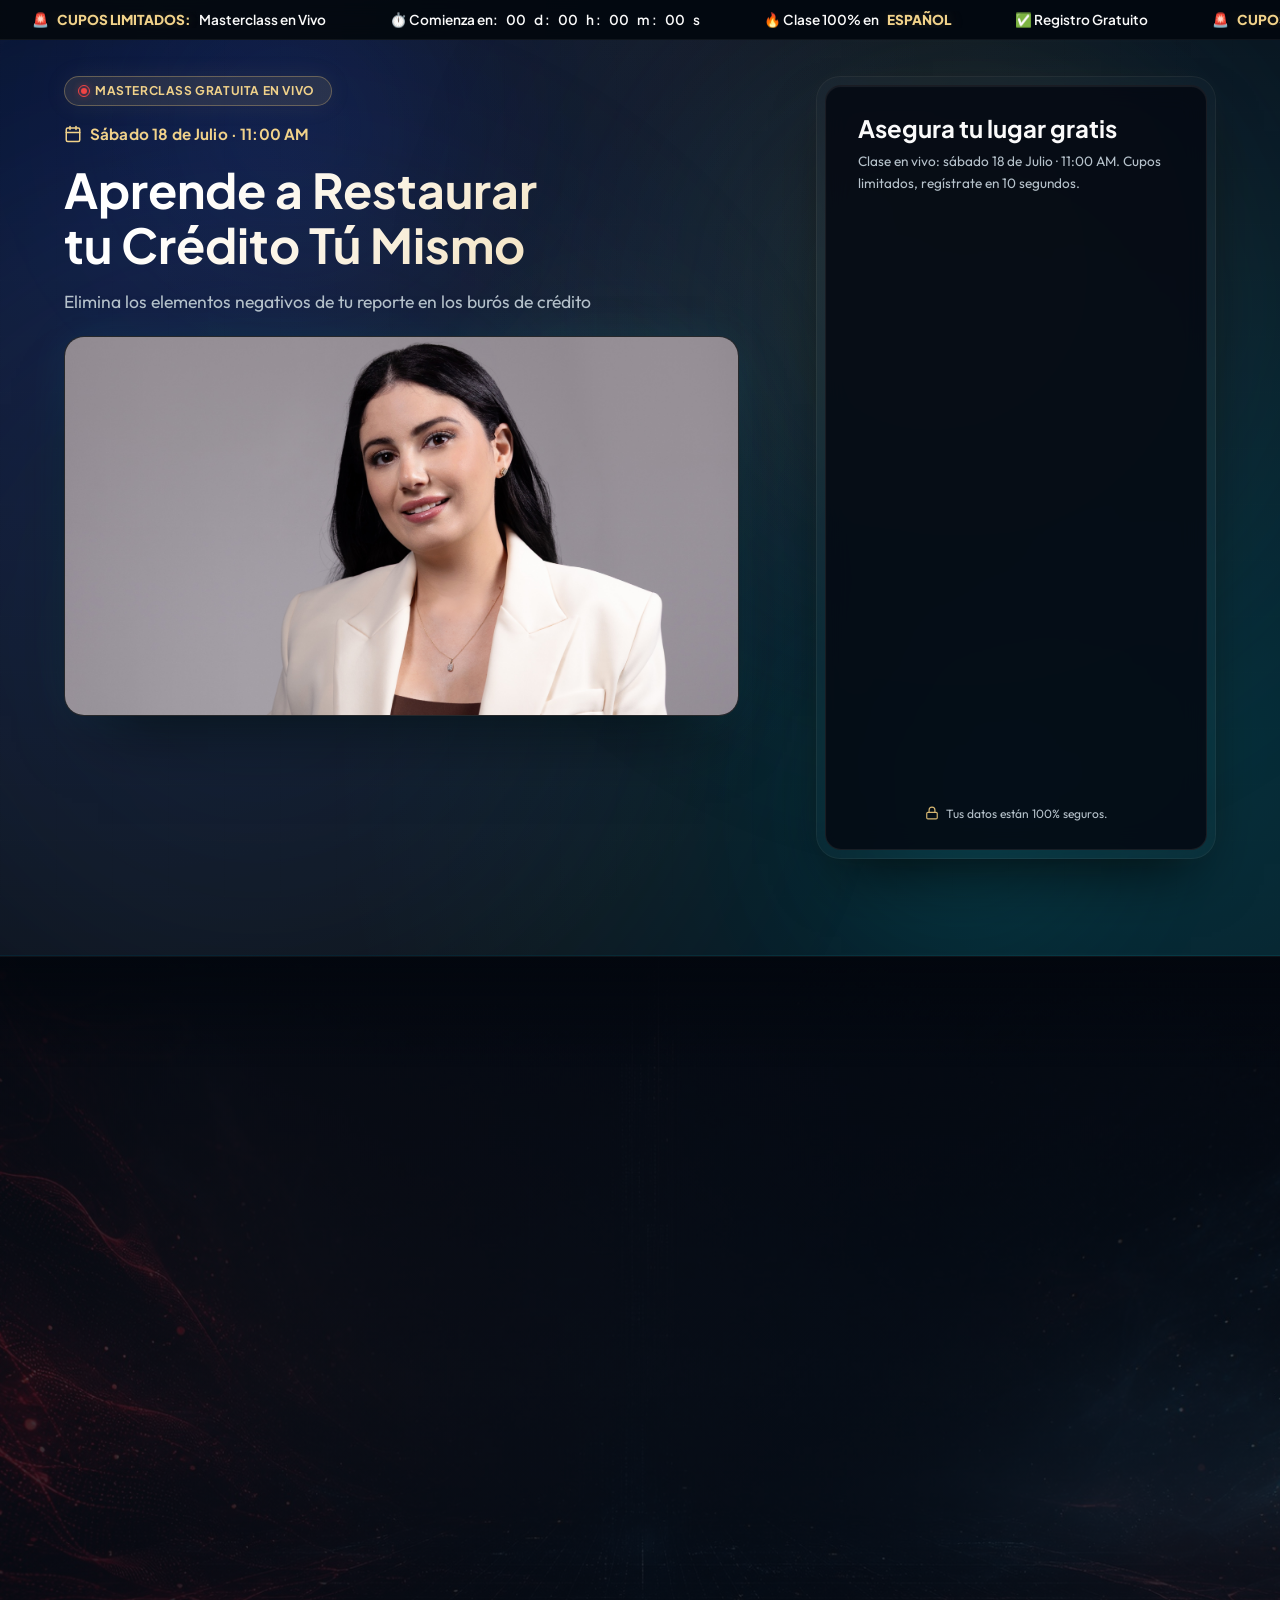
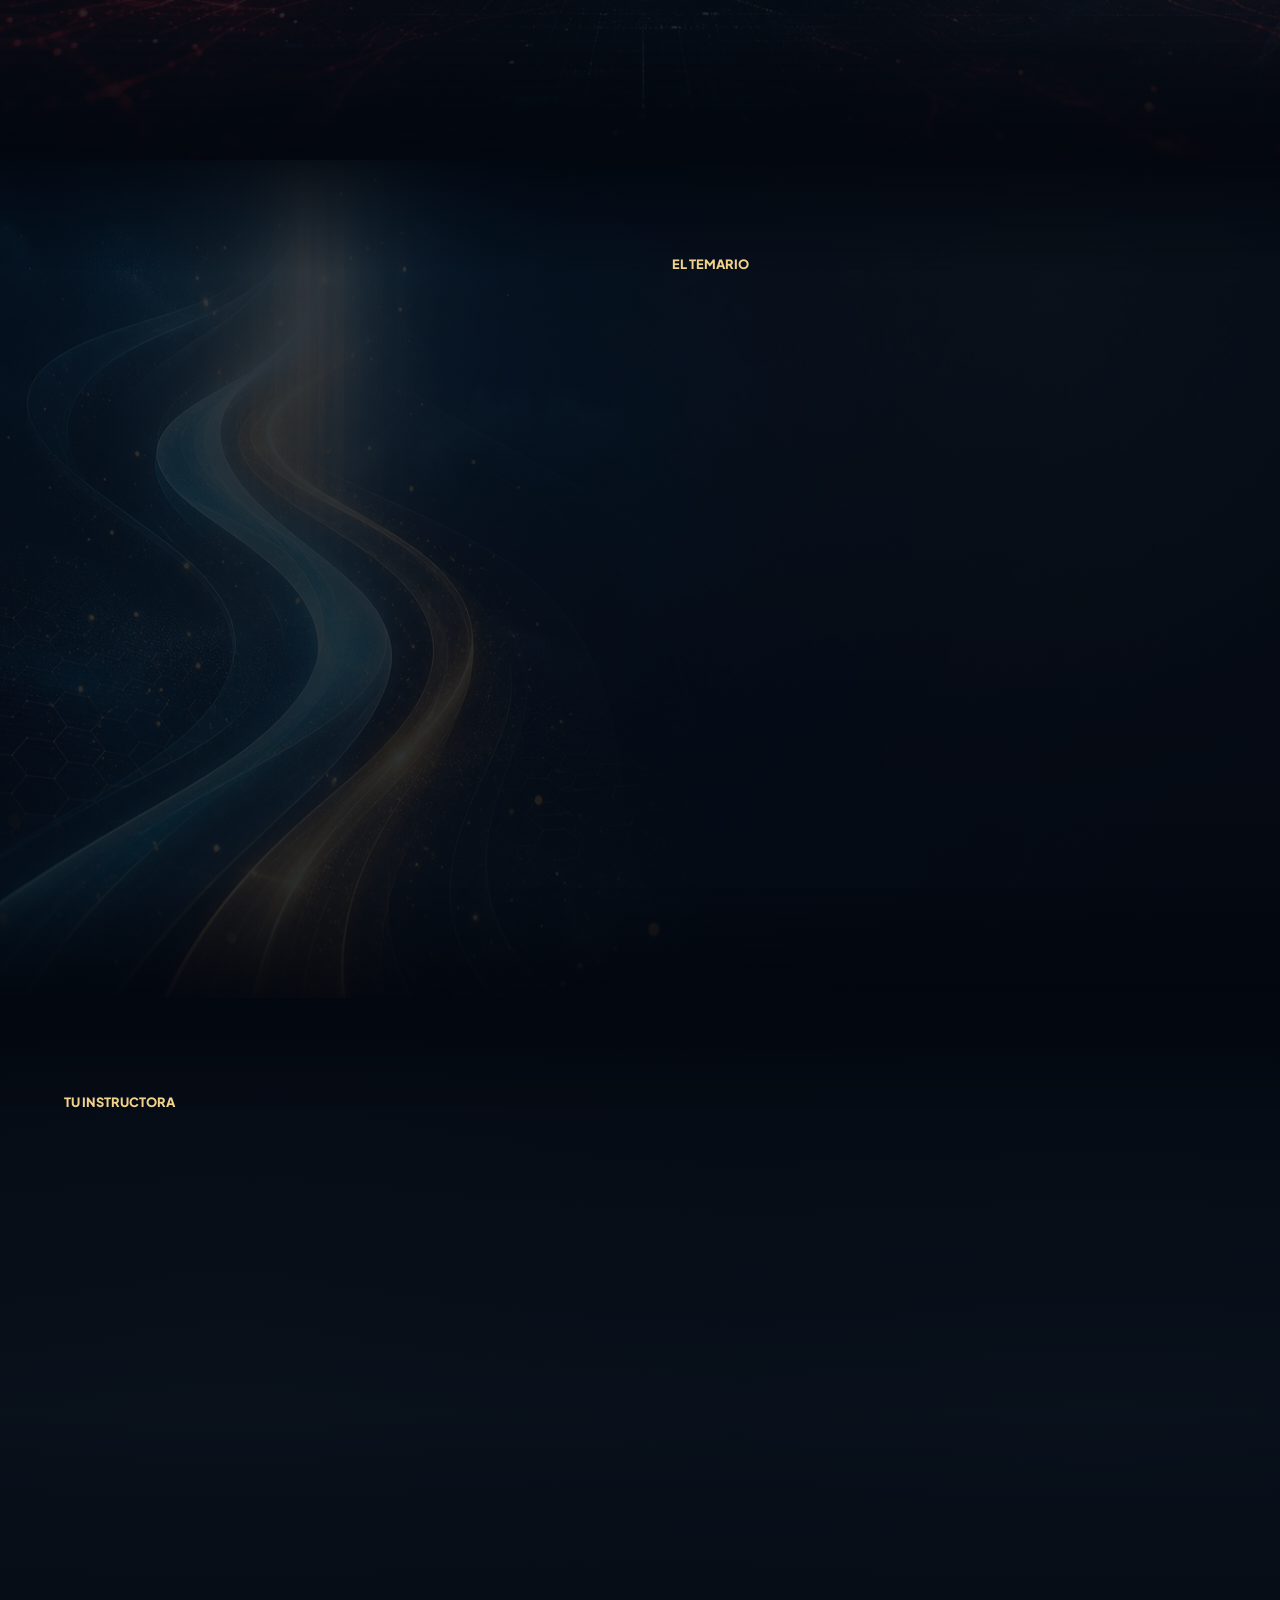
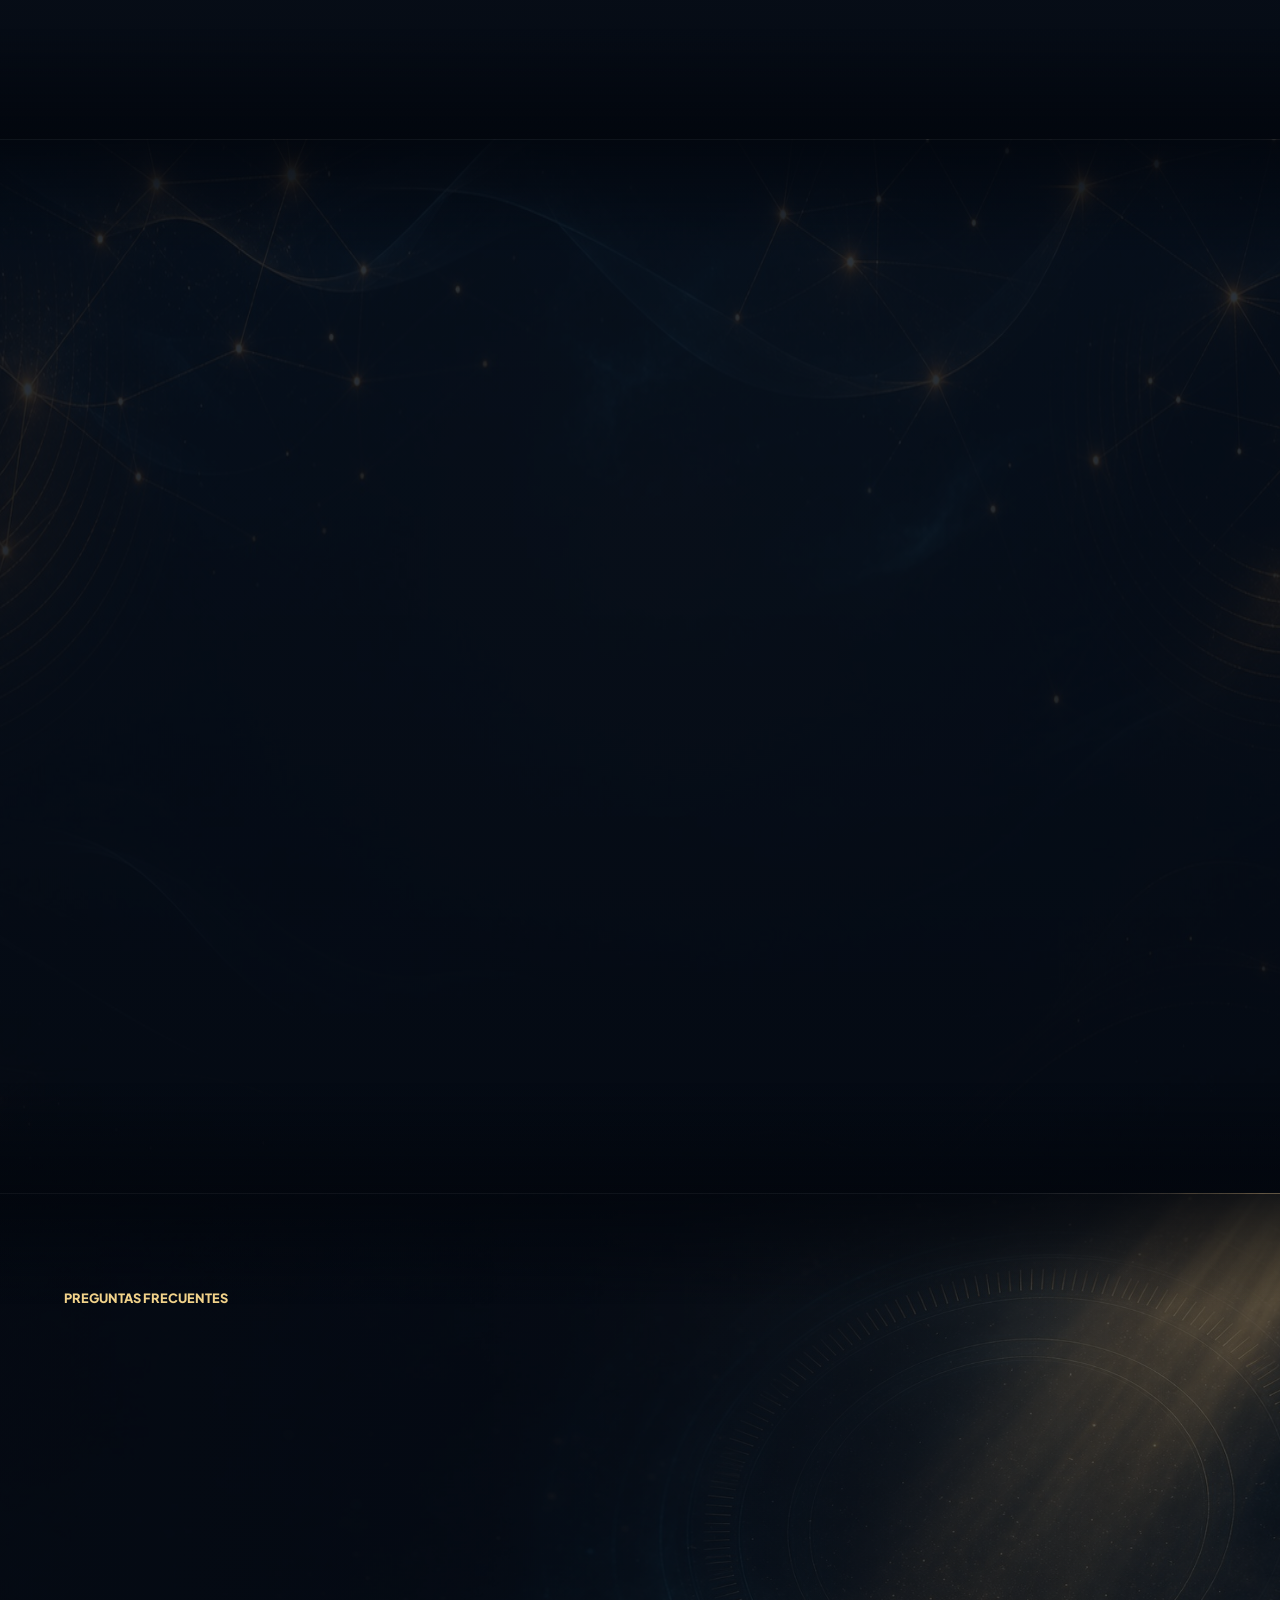
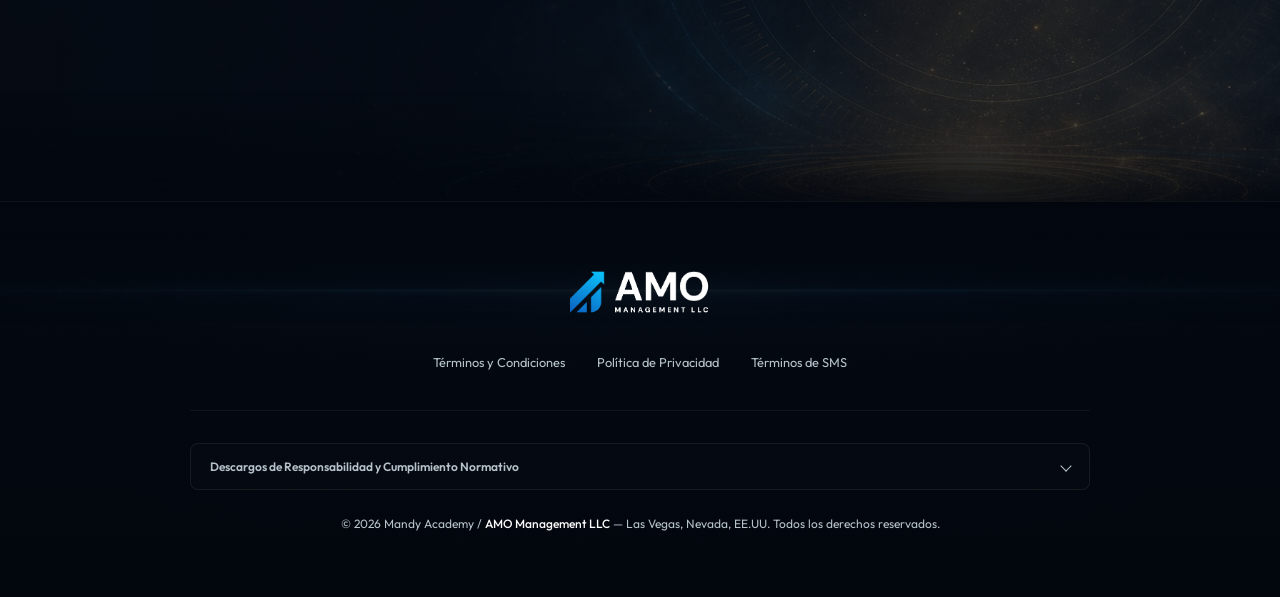
==== commit 1c84376c: "feat: replace custom forms with GHL iframe embed - Replace hero and modal registration forms with GH" ====
--- a/index.html
+++ b/index.html
@@ -133,47 +133,25 @@
             <h2 class="form-title">Asegura tu lugar gratis</h2>
             <p class="form-subtitle">Clase en vivo: sábado 18 de Julio · 11:00 AM. Cupos limitados, regístrate en 10 segundos.</p>
             
-            <form class="registration-form" id="hero-register-form">
-              <div class="form-group">
-                <label class="form-label" for="hero-name">Nombre completo</label>
-                <input class="form-input" type="text" id="hero-name" name="name" placeholder="Ej. Juan Pérez…" autocomplete="name" required>
-                <span class="error-msg" id="hero-name-error" style="color: var(--color-red-danger); font-size: 0.75rem; display: none; margin-top: 0.25rem;"></span>
-              </div>
-              
-              <div class="form-group">
-                <label class="form-label" for="hero-email">Correo electrónico</label>
-                <input class="form-input" type="email" id="hero-email" name="email" placeholder="juan@correo.com…" autocomplete="email" spellcheck="false" required>
-                <span class="error-msg" id="hero-email-error" style="color: var(--color-red-danger); font-size: 0.75rem; display: none; margin-top: 0.25rem;"></span>
-              </div>
-              
-              <div class="form-group">
-                <label class="form-label" for="hero-phone">WhatsApp / Teléfono móvil</label>
-                <div class="phone-wrapper">
-                  <select class="country-select" disabled aria-label="Código de país (Estados Unidos)">
-                    <option value="+1">🇺🇸 +1</option>
-                  </select>
-                  <input class="form-input" type="tel" id="hero-phone" name="phone" placeholder="702 123 4567…" autocomplete="tel" required>
-                </div>
-                <span class="error-msg" id="hero-phone-error" style="color: var(--color-red-danger); font-size: 0.75rem; display: none; margin-top: 0.25rem;"></span>
-              </div>
-              
-              <div class="checkbox-wrapper">
-                <input class="checkbox-input" type="checkbox" id="hero-tcpa" name="tcpa_consent" required>
-                <label class="checkbox-label" for="hero-tcpa">
-                  Autorizo a Mandy Academy a enviarme recordatorios del evento e información educativa vía SMS/WhatsApp al número proporcionado. Entiendo que puedo darme de baja en cualquier momento respondiendo "STOP". Más en <a href="#" target="_blank">Términos de SMS</a>.
-                </label>
-              </div>
-              
-              <button class="btn-primary" type="submit" id="hero-submit-btn" style="margin-top: 1.5rem;" disabled>
-                <span>Reservar mi asiento gratis</span>
-                <span class="btn-icon-wrapper">
-                  <svg style="width: 18px; height: 18px;" viewBox="0 0 24 24" fill="none" stroke="currentColor" stroke-width="2.5" stroke-linecap="round" stroke-linejoin="round">
-                    <line x1="5" y1="12" x2="19" y2="12"></line>
-                    <polyline points="12 5 19 12 12 19"></polyline>
-                  </svg>
-                </span>
-              </button>
-            </form>
+            <div class="ghl-form-embed" id="hero-ghl-form">
+              <iframe
+                src="https://app.amomanagements.com/widget/form/ZlQ8nM4O3DvqCrJLFOpR"
+                style="width:100%;height:573px;border:none;border-radius:4px"
+                id="inline-ZlQ8nM4O3DvqCrJLFOpR"
+                data-layout="{'id':'INLINE'}"
+                data-trigger-type="alwaysShow"
+                data-trigger-value=""
+                data-activation-type="alwaysActivated"
+                data-activation-value=""
+                data-deactivation-type="neverDeactivate"
+                data-deactivation-value=""
+                data-form-name="Registro Master"
+                data-height="573"
+                data-layout-iframe-id="inline-ZlQ8nM4O3DvqCrJLFOpR"
+                data-form-id="ZlQ8nM4O3DvqCrJLFOpR"
+                title="Registro Master"
+              ></iframe>
+            </div>
             
             <div class="security-note" style="margin-top: 1.25rem;">
               <svg viewBox="0 0 24 24" fill="none" stroke="currentColor" stroke-width="2" stroke-linecap="round" stroke-linejoin="round">
@@ -577,44 +555,25 @@
       <h2 class="form-title" id="modal-title">Reserva tu lugar ahora</h2>
       <p class="form-subtitle">Los cupos para la transmisión en vivo son limitados. ¡No te quedes fuera!</p>
       
-      <form class="registration-form" id="modal-register-form">
-        <div class="form-group">
-          <label class="form-label" for="modal-name">Nombre completo</label>
-          <input class="form-input" type="text" id="modal-name" name="name" placeholder="Ej. Juan Pérez…" autocomplete="name" required>
-        </div>
-        
-        <div class="form-group">
-          <label class="form-label" for="modal-email">Correo electrónico</label>
-          <input class="form-input" type="email" id="modal-email" name="email" placeholder="juan@correo.com…" autocomplete="email" spellcheck="false" required>
-        </div>
-        
-        <div class="form-group">
-          <label class="form-label" for="modal-phone">WhatsApp / Teléfono móvil</label>
-          <div class="phone-wrapper">
-            <select class="country-select" disabled aria-label="Código de país (Estados Unidos)">
-              <option value="+1">🇺🇸 +1</option>
-            </select>
-            <input class="form-input" type="tel" id="modal-phone" name="phone" placeholder="702 123 4567…" autocomplete="tel" required>
-          </div>
-        </div>
-        
-        <div class="checkbox-wrapper">
-          <input class="checkbox-input" type="checkbox" id="modal-tcpa" name="tcpa_consent" required>
-          <label class="checkbox-label" for="modal-tcpa">
-            Autorizo a Mandy Academy a enviarme recordatorios del evento e información educativa vía SMS/WhatsApp al número proporcionado. Entiendo que puedo darme de baja en cualquier momento respondiendo "STOP". Más en <a href="#" target="_blank">Términos de SMS</a>.
-          </label>
-        </div>
-        
-        <button class="btn-primary" type="submit" style="margin-top: 1.5rem;">
-          <span>Asegurar mi lugar gratis</span>
-          <span class="btn-icon-wrapper">
-            <svg style="width: 18px; height: 18px;" viewBox="0 0 24 24" fill="none" stroke="currentColor" stroke-width="2.5" stroke-linecap="round" stroke-linejoin="round">
-              <line x1="5" y1="12" x2="19" y2="12"></line>
-              <polyline points="12 5 19 12 12 19"></polyline>
-            </svg>
-          </span>
-        </button>
-      </form>
+      <div class="ghl-form-embed" id="modal-ghl-form">
+        <iframe
+          src="https://app.amomanagements.com/widget/form/ZlQ8nM4O3DvqCrJLFOpR"
+          style="width:100%;height:573px;border:none;border-radius:4px"
+          id="modal-inline-ZlQ8nM4O3DvqCrJLFOpR"
+          data-layout="{'id':'INLINE'}"
+          data-trigger-type="alwaysShow"
+          data-trigger-value=""
+          data-activation-type="alwaysActivated"
+          data-activation-value=""
+          data-deactivation-type="neverDeactivate"
+          data-deactivation-value=""
+          data-form-name="Registro Master"
+          data-height="573"
+          data-layout-iframe-id="modal-inline-ZlQ8nM4O3DvqCrJLFOpR"
+          data-form-id="ZlQ8nM4O3DvqCrJLFOpR"
+          title="Registro Master"
+        ></iframe>
+      </div>
       
       <div class="security-note" style="margin-top: 1.5rem;">
         <svg viewBox="0 0 24 24" fill="none" stroke="currentColor" stroke-width="2" stroke-linecap="round" stroke-linejoin="round">
@@ -626,6 +585,9 @@
     </div>
   </div>
 
+  <!-- GHL Form Embed -->
+  <script src="https://app.amomanagements.com/js/form_embed.js"></script>
+
   <!-- Interactividad -->
   <script src="js/app.js"></script>
 </body>
--- a/css/styles.css
+++ b/css/styles.css
@@ -595,6 +595,18 @@
   padding: 1.75rem 2rem;
 }
 
+.ghl-form-embed {
+  width: 100%;
+  overflow: hidden;
+  border-radius: 4px;
+}
+
+.ghl-form-embed iframe {
+  display: block;
+  width: 100%;
+  min-height: 573px;
+}
+
 .form-title {
   font-size: 1.5rem;
   margin-bottom: 0.5rem;
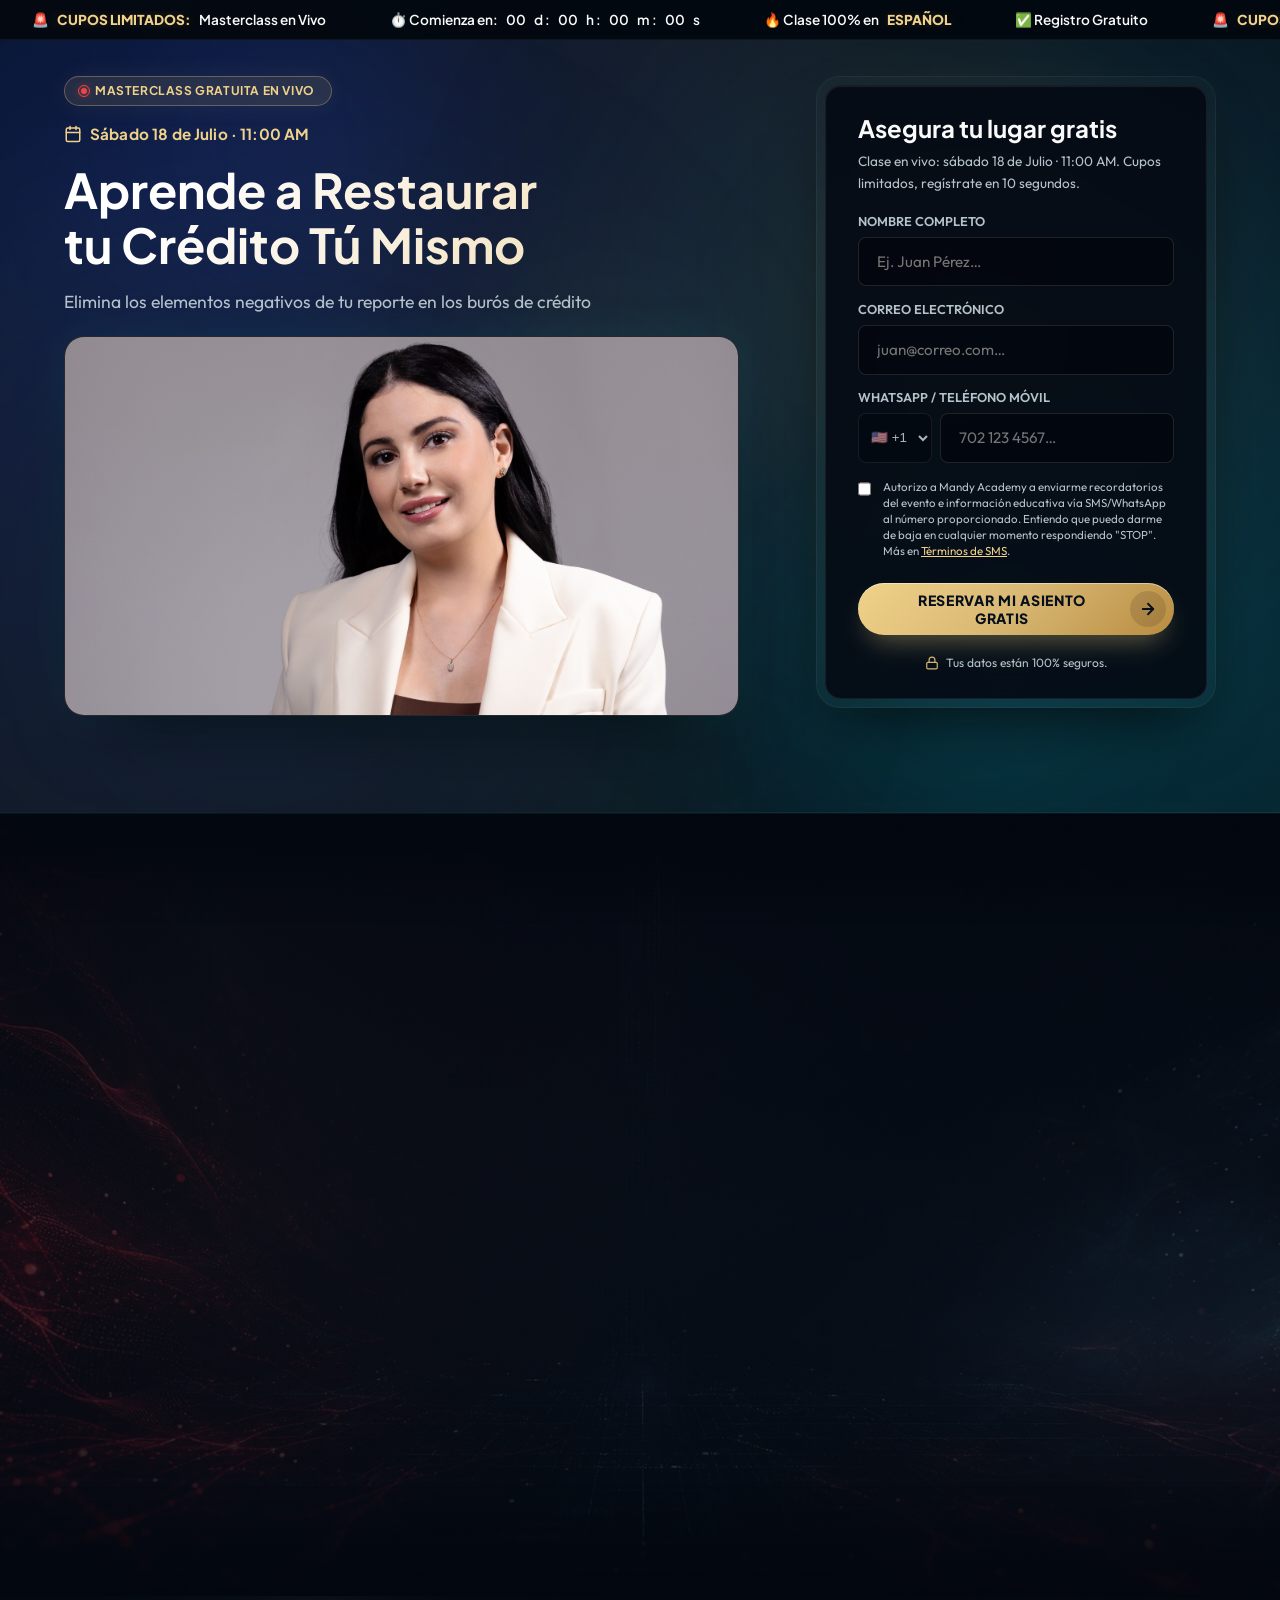
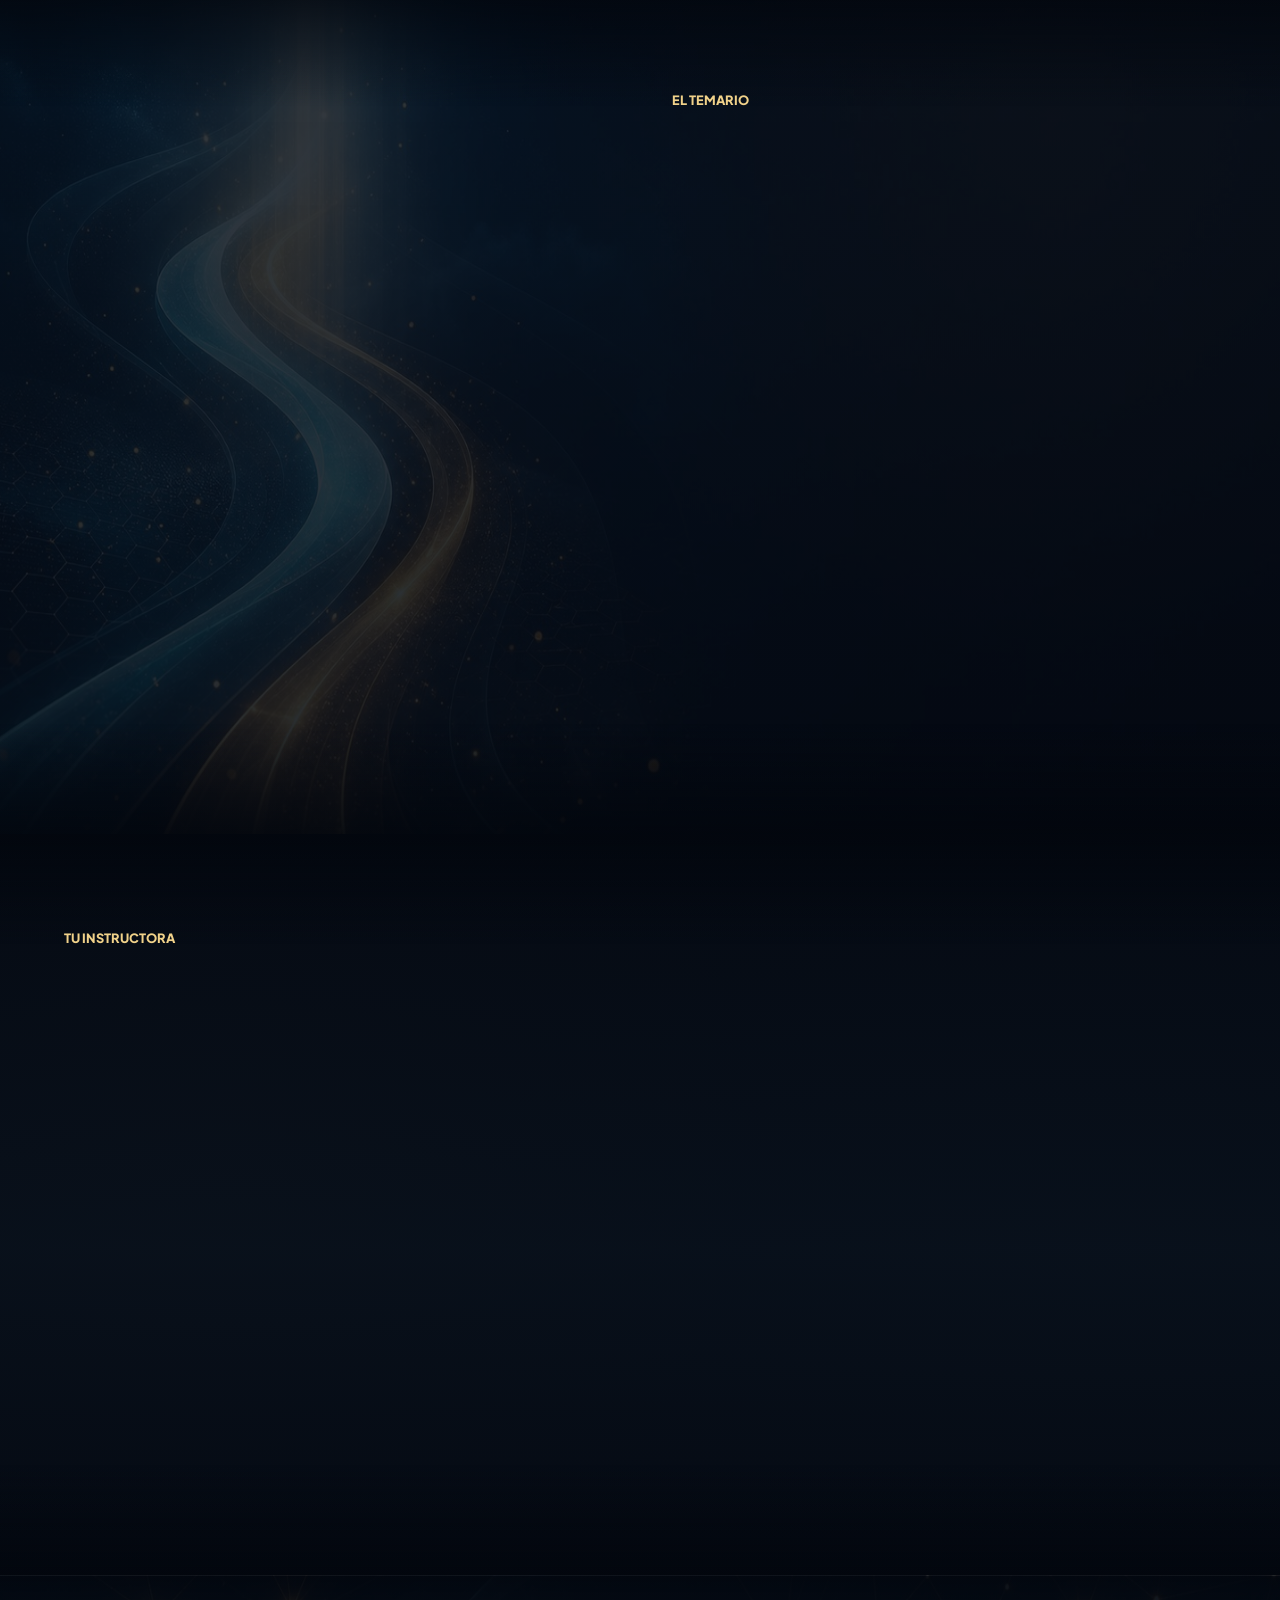
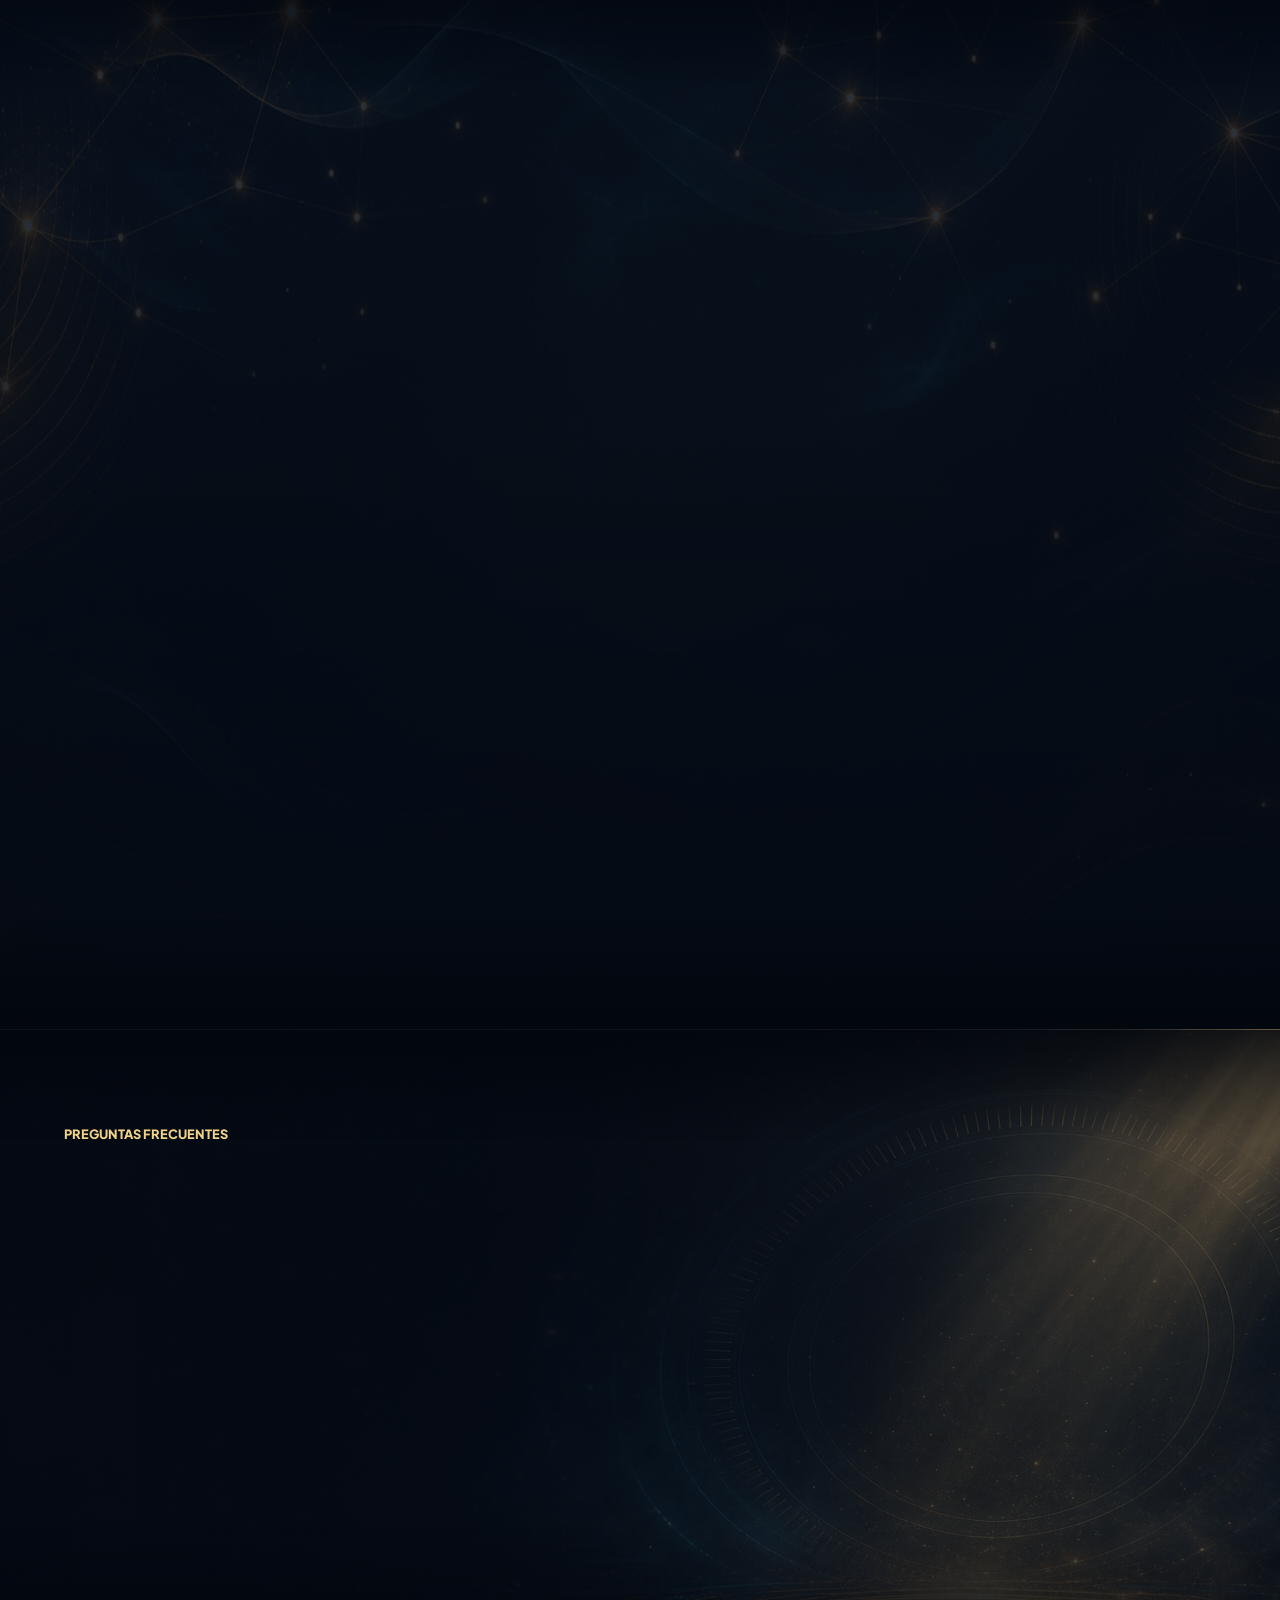
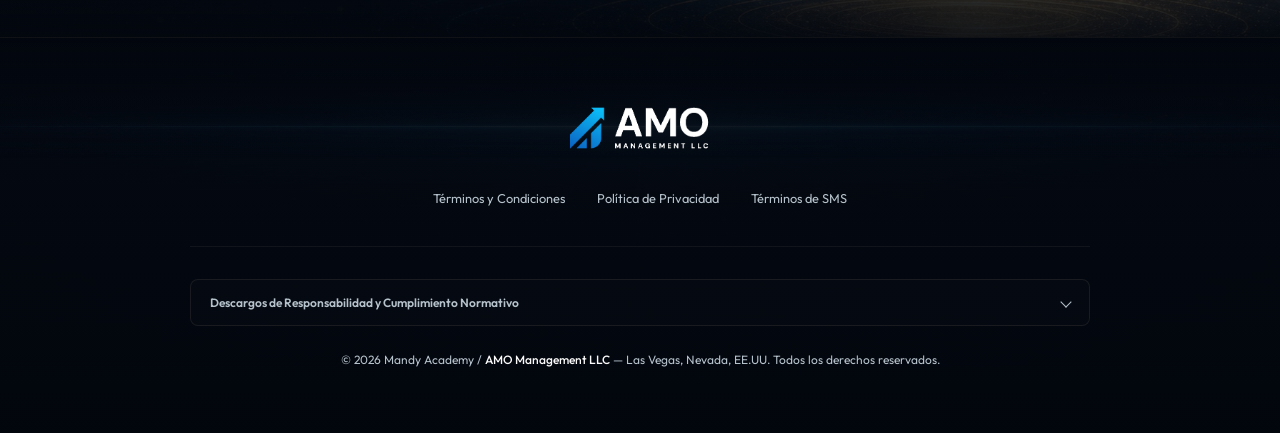
==== commit 5305511c: "feat: restore custom registration form backed by serverless /api/register - Bring back the custom-st" ====
--- a/index.html
+++ b/index.html
@@ -133,25 +133,47 @@
             <h2 class="form-title">Asegura tu lugar gratis</h2>
             <p class="form-subtitle">Clase en vivo: sábado 18 de Julio · 11:00 AM. Cupos limitados, regístrate en 10 segundos.</p>
             
-            <div class="ghl-form-embed" id="hero-ghl-form">
-              <iframe
-                src="https://app.amomanagements.com/widget/form/ZlQ8nM4O3DvqCrJLFOpR"
-                style="width:100%;height:573px;border:none;border-radius:4px"
-                id="inline-ZlQ8nM4O3DvqCrJLFOpR"
-                data-layout="{'id':'INLINE'}"
-                data-trigger-type="alwaysShow"
-                data-trigger-value=""
-                data-activation-type="alwaysActivated"
-                data-activation-value=""
-                data-deactivation-type="neverDeactivate"
-                data-deactivation-value=""
-                data-form-name="Registro Master"
-                data-height="573"
-                data-layout-iframe-id="inline-ZlQ8nM4O3DvqCrJLFOpR"
-                data-form-id="ZlQ8nM4O3DvqCrJLFOpR"
-                title="Registro Master"
-              ></iframe>
-            </div>
+            <form class="registration-form" id="hero-register-form">
+              <div class="form-group">
+                <label class="form-label" for="hero-name">Nombre completo</label>
+                <input class="form-input" type="text" id="hero-name" name="name" placeholder="Ej. Juan Pérez…" autocomplete="name" required>
+                <span class="error-msg" id="hero-name-error" style="color: var(--color-red-danger); font-size: 0.75rem; display: none; margin-top: 0.25rem;"></span>
+              </div>
+
+              <div class="form-group">
+                <label class="form-label" for="hero-email">Correo electrónico</label>
+                <input class="form-input" type="email" id="hero-email" name="email" placeholder="juan@correo.com…" autocomplete="email" spellcheck="false" required>
+                <span class="error-msg" id="hero-email-error" style="color: var(--color-red-danger); font-size: 0.75rem; display: none; margin-top: 0.25rem;"></span>
+              </div>
+
+              <div class="form-group">
+                <label class="form-label" for="hero-phone">WhatsApp / Teléfono móvil</label>
+                <div class="phone-wrapper">
+                  <select class="country-select" disabled aria-label="Código de país (Estados Unidos)">
+                    <option value="+1">🇺🇸 +1</option>
+                  </select>
+                  <input class="form-input" type="tel" id="hero-phone" name="phone" placeholder="702 123 4567…" autocomplete="tel" required>
+                </div>
+                <span class="error-msg" id="hero-phone-error" style="color: var(--color-red-danger); font-size: 0.75rem; display: none; margin-top: 0.25rem;"></span>
+              </div>
+
+              <div class="checkbox-wrapper">
+                <input class="checkbox-input" type="checkbox" id="hero-tcpa" name="tcpa_consent" required>
+                <label class="checkbox-label" for="hero-tcpa">
+                  Autorizo a Mandy Academy a enviarme recordatorios del evento e información educativa vía SMS/WhatsApp al número proporcionado. Entiendo que puedo darme de baja en cualquier momento respondiendo "STOP". Más en <a href="#" target="_blank">Términos de SMS</a>.
+                </label>
+              </div>
+
+              <button class="btn-primary" type="submit" id="hero-submit-btn" style="margin-top: 1.5rem;" disabled>
+                <span>Reservar mi asiento gratis</span>
+                <span class="btn-icon-wrapper">
+                  <svg style="width: 18px; height: 18px;" viewBox="0 0 24 24" fill="none" stroke="currentColor" stroke-width="2.5" stroke-linecap="round" stroke-linejoin="round">
+                    <line x1="5" y1="12" x2="19" y2="12"></line>
+                    <polyline points="12 5 19 12 12 19"></polyline>
+                  </svg>
+                </span>
+              </button>
+            </form>
             
             <div class="security-note" style="margin-top: 1.25rem;">
               <svg viewBox="0 0 24 24" fill="none" stroke="currentColor" stroke-width="2" stroke-linecap="round" stroke-linejoin="round">
@@ -555,25 +577,44 @@
       <h2 class="form-title" id="modal-title">Reserva tu lugar ahora</h2>
       <p class="form-subtitle">Los cupos para la transmisión en vivo son limitados. ¡No te quedes fuera!</p>
       
-      <div class="ghl-form-embed" id="modal-ghl-form">
-        <iframe
-          src="https://app.amomanagements.com/widget/form/ZlQ8nM4O3DvqCrJLFOpR"
-          style="width:100%;height:573px;border:none;border-radius:4px"
-          id="modal-inline-ZlQ8nM4O3DvqCrJLFOpR"
-          data-layout="{'id':'INLINE'}"
-          data-trigger-type="alwaysShow"
-          data-trigger-value=""
-          data-activation-type="alwaysActivated"
-          data-activation-value=""
-          data-deactivation-type="neverDeactivate"
-          data-deactivation-value=""
-          data-form-name="Registro Master"
-          data-height="573"
-          data-layout-iframe-id="modal-inline-ZlQ8nM4O3DvqCrJLFOpR"
-          data-form-id="ZlQ8nM4O3DvqCrJLFOpR"
-          title="Registro Master"
-        ></iframe>
-      </div>
+      <form class="registration-form" id="modal-register-form">
+        <div class="form-group">
+          <label class="form-label" for="modal-name">Nombre completo</label>
+          <input class="form-input" type="text" id="modal-name" name="name" placeholder="Ej. Juan Pérez…" autocomplete="name" required>
+        </div>
+
+        <div class="form-group">
+          <label class="form-label" for="modal-email">Correo electrónico</label>
+          <input class="form-input" type="email" id="modal-email" name="email" placeholder="juan@correo.com…" autocomplete="email" spellcheck="false" required>
+        </div>
+
+        <div class="form-group">
+          <label class="form-label" for="modal-phone">WhatsApp / Teléfono móvil</label>
+          <div class="phone-wrapper">
+            <select class="country-select" disabled aria-label="Código de país (Estados Unidos)">
+              <option value="+1">🇺🇸 +1</option>
+            </select>
+            <input class="form-input" type="tel" id="modal-phone" name="phone" placeholder="702 123 4567…" autocomplete="tel" required>
+          </div>
+        </div>
+
+        <div class="checkbox-wrapper">
+          <input class="checkbox-input" type="checkbox" id="modal-tcpa" name="tcpa_consent" required>
+          <label class="checkbox-label" for="modal-tcpa">
+            Autorizo a Mandy Academy a enviarme recordatorios del evento e información educativa vía SMS/WhatsApp al número proporcionado. Entiendo que puedo darme de baja en cualquier momento respondiendo "STOP". Más en <a href="#" target="_blank">Términos de SMS</a>.
+          </label>
+        </div>
+
+        <button class="btn-primary" type="submit" style="margin-top: 1.5rem;">
+          <span>Asegurar mi lugar gratis</span>
+          <span class="btn-icon-wrapper">
+            <svg style="width: 18px; height: 18px;" viewBox="0 0 24 24" fill="none" stroke="currentColor" stroke-width="2.5" stroke-linecap="round" stroke-linejoin="round">
+              <line x1="5" y1="12" x2="19" y2="12"></line>
+              <polyline points="12 5 19 12 12 19"></polyline>
+            </svg>
+          </span>
+        </button>
+      </form>
       
       <div class="security-note" style="margin-top: 1.5rem;">
         <svg viewBox="0 0 24 24" fill="none" stroke="currentColor" stroke-width="2" stroke-linecap="round" stroke-linejoin="round">
@@ -585,9 +626,6 @@
     </div>
   </div>
 
-  <!-- GHL Form Embed -->
-  <script src="https://app.amomanagements.com/js/form_embed.js"></script>
-
   <!-- Interactividad -->
   <script src="js/app.js"></script>
 </body>
--- a/css/styles.css
+++ b/css/styles.css
@@ -595,18 +595,6 @@
   padding: 1.75rem 2rem;
 }
 
-.ghl-form-embed {
-  width: 100%;
-  overflow: hidden;
-  border-radius: 4px;
-}
-
-.ghl-form-embed iframe {
-  display: block;
-  width: 100%;
-  min-height: 573px;
-}
-
 .form-title {
   font-size: 1.5rem;
   margin-bottom: 0.5rem;
